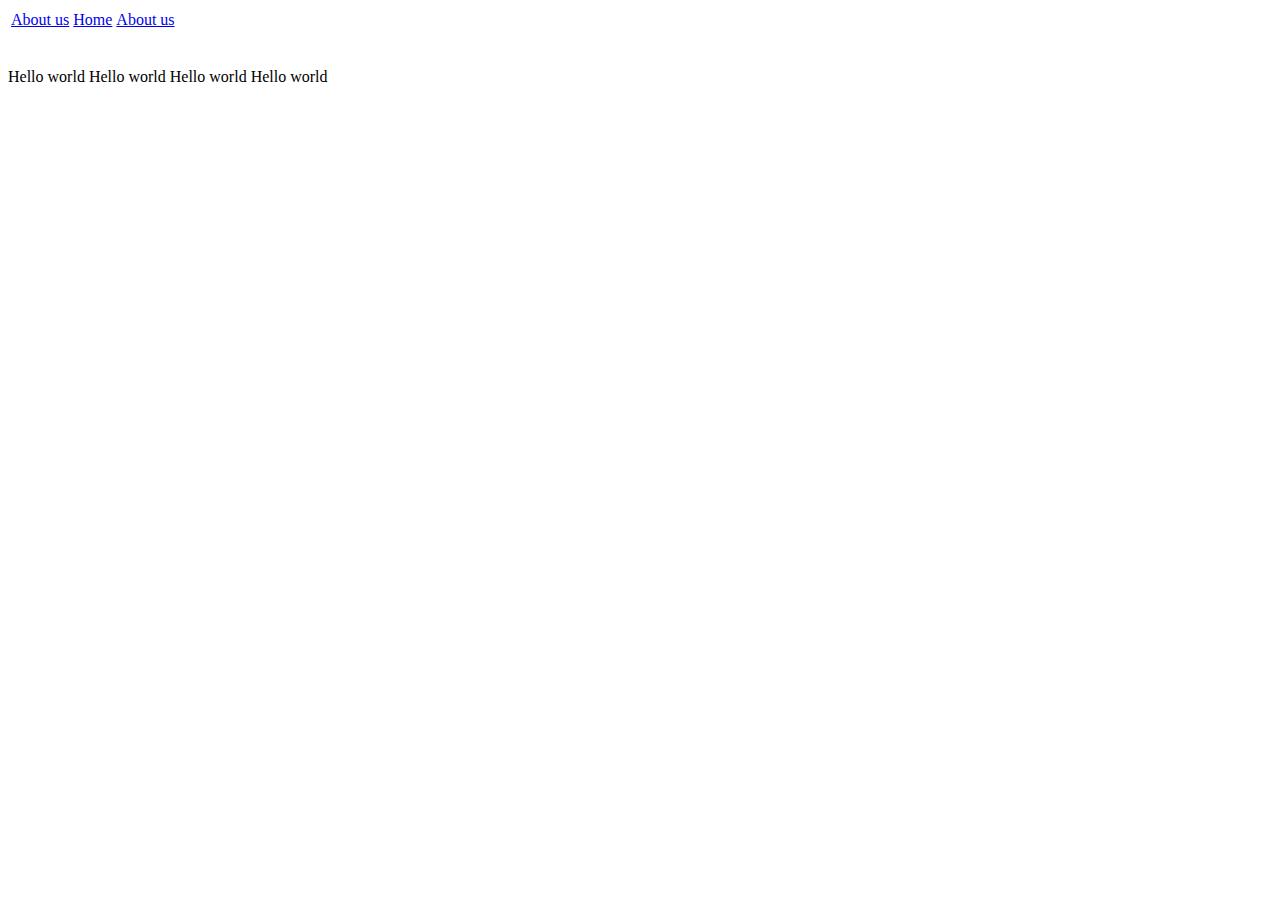
==== index.html @ 2fd948fa "updated html" ====
<html>
<body>


<table>
<tr>
<Td>
<a href= "aboutus.html"> About us </a> </td>

<Td>
<a href= "index.html"> Home </a></td>
<Td>
<a href= "contactus.html"> About us </a></td>
</tr>
</table>
<br><br>
Hello world
Hello world
Hello world
Hello world

</body>
</html>
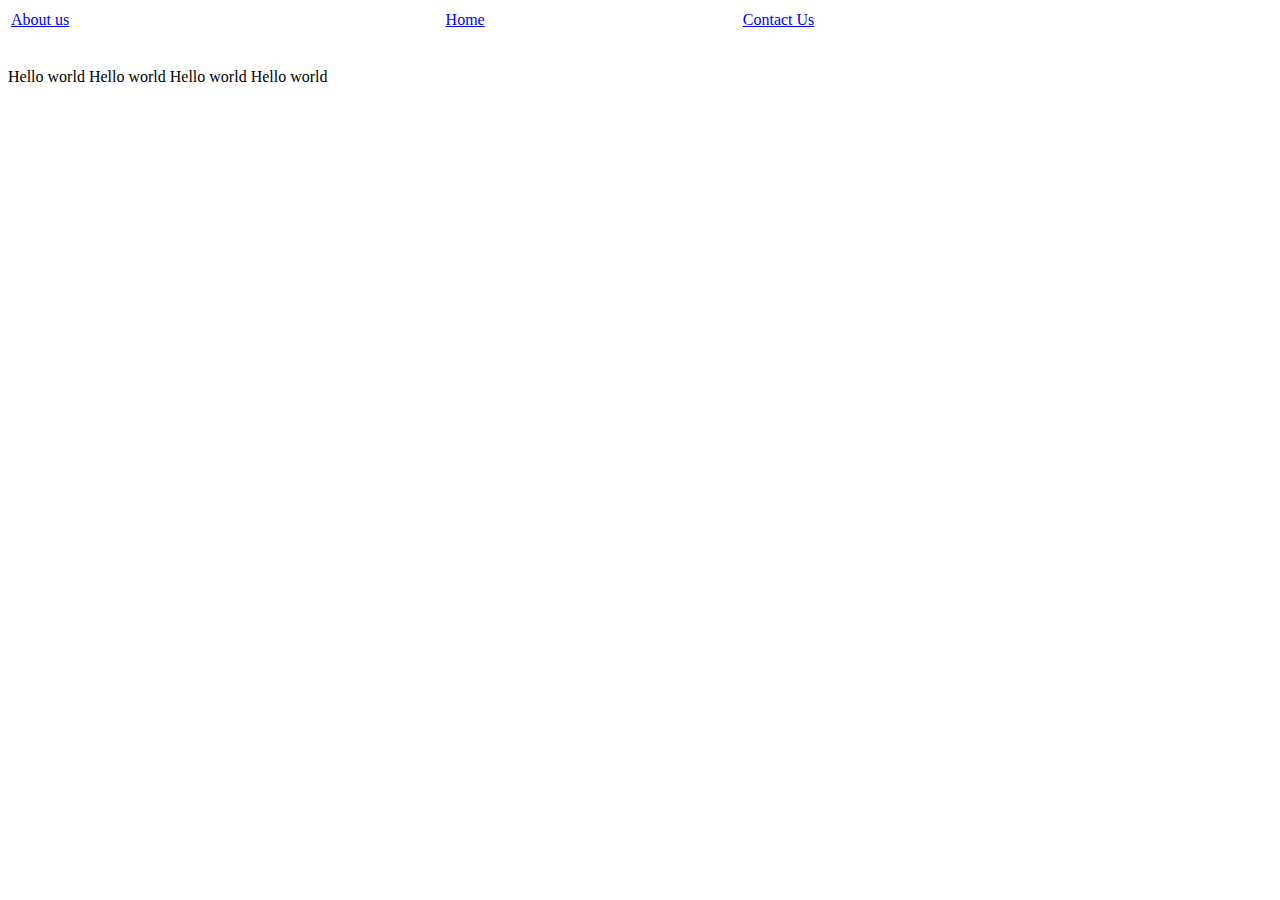
==== commit 9ff80155: "index" ====
--- a/index.html
+++ b/index.html
@@ -2,7 +2,7 @@
 <body>
 
 
-<table>
+<table width=100%% >
 <tr>
 <Td>
 <a href= "aboutus.html"> About us </a> </td>
@@ -10,7 +10,7 @@
 <Td>
 <a href= "index.html"> Home </a></td>
 <Td>
-<a href= "contactus.html"> About us </a></td>
+<a href= "contactus.html"> Contact Us</a></td>
 </tr>
 </table>
 <br><br>
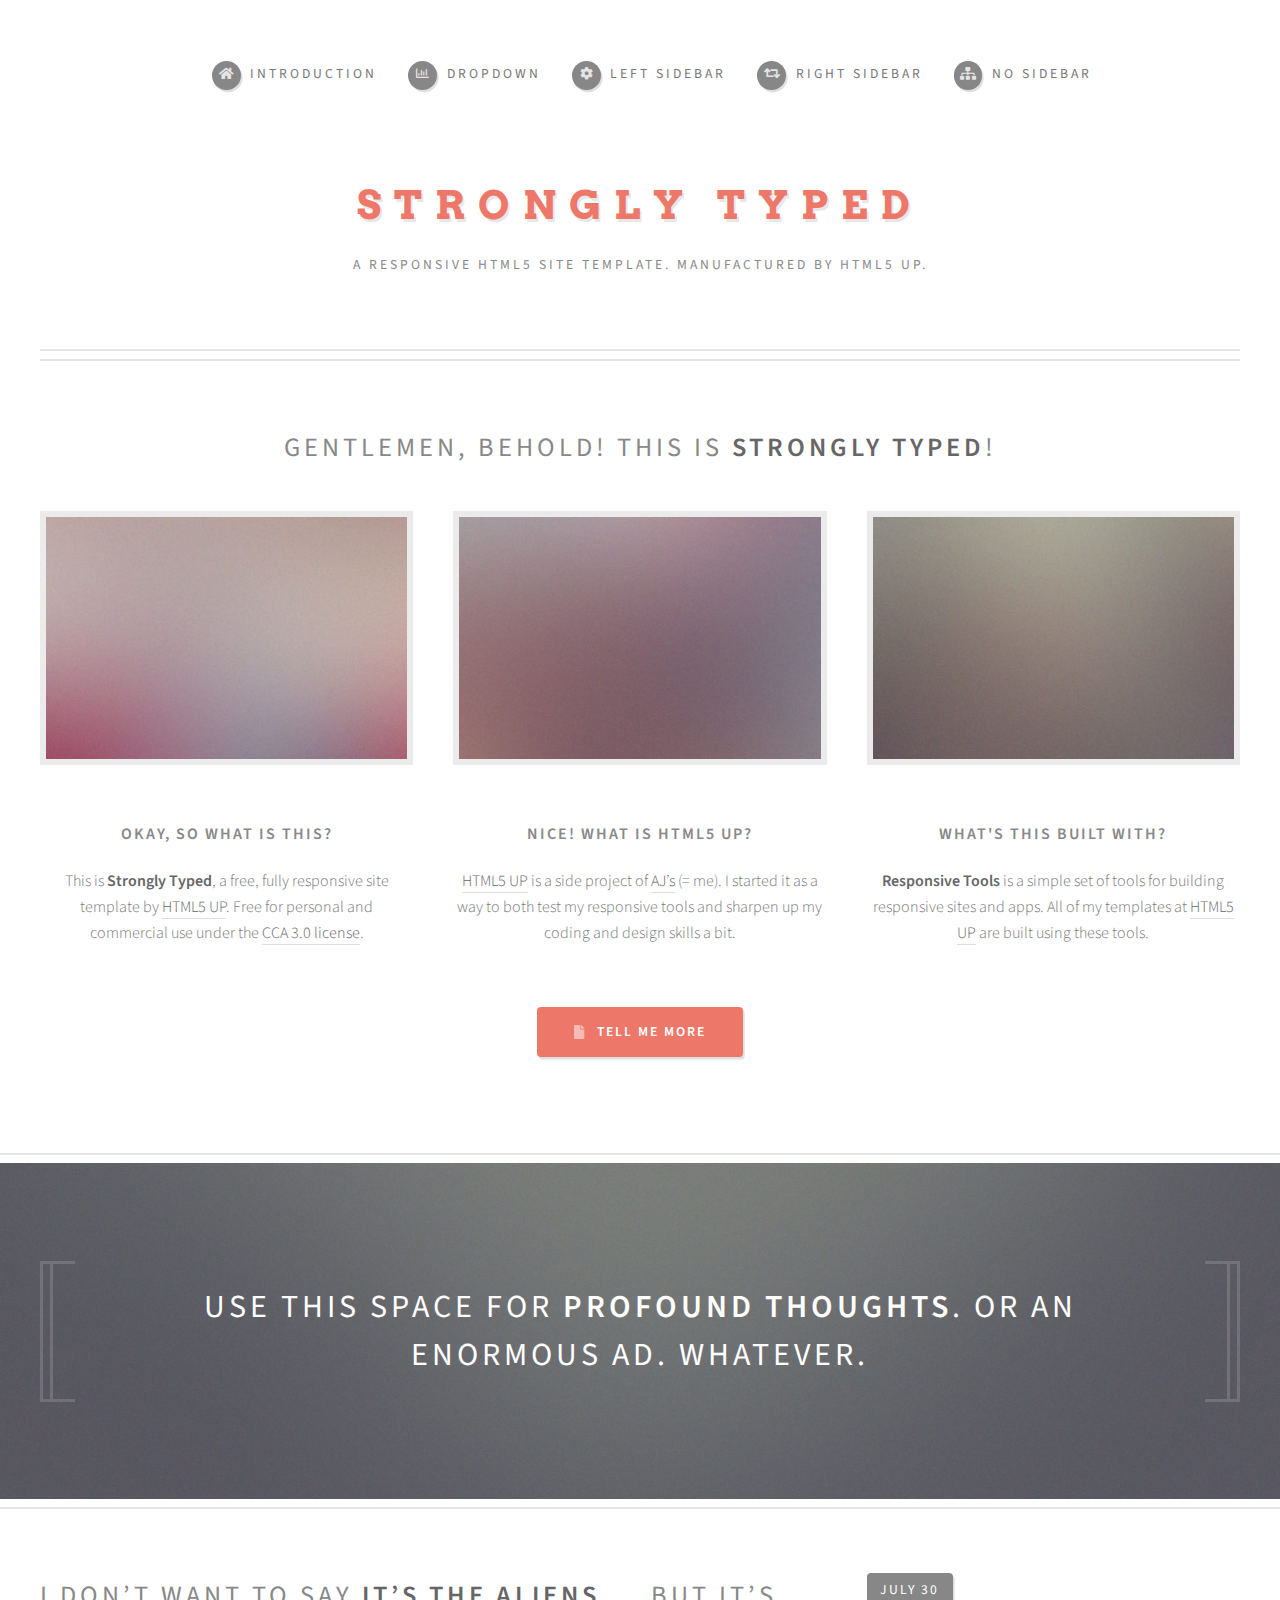
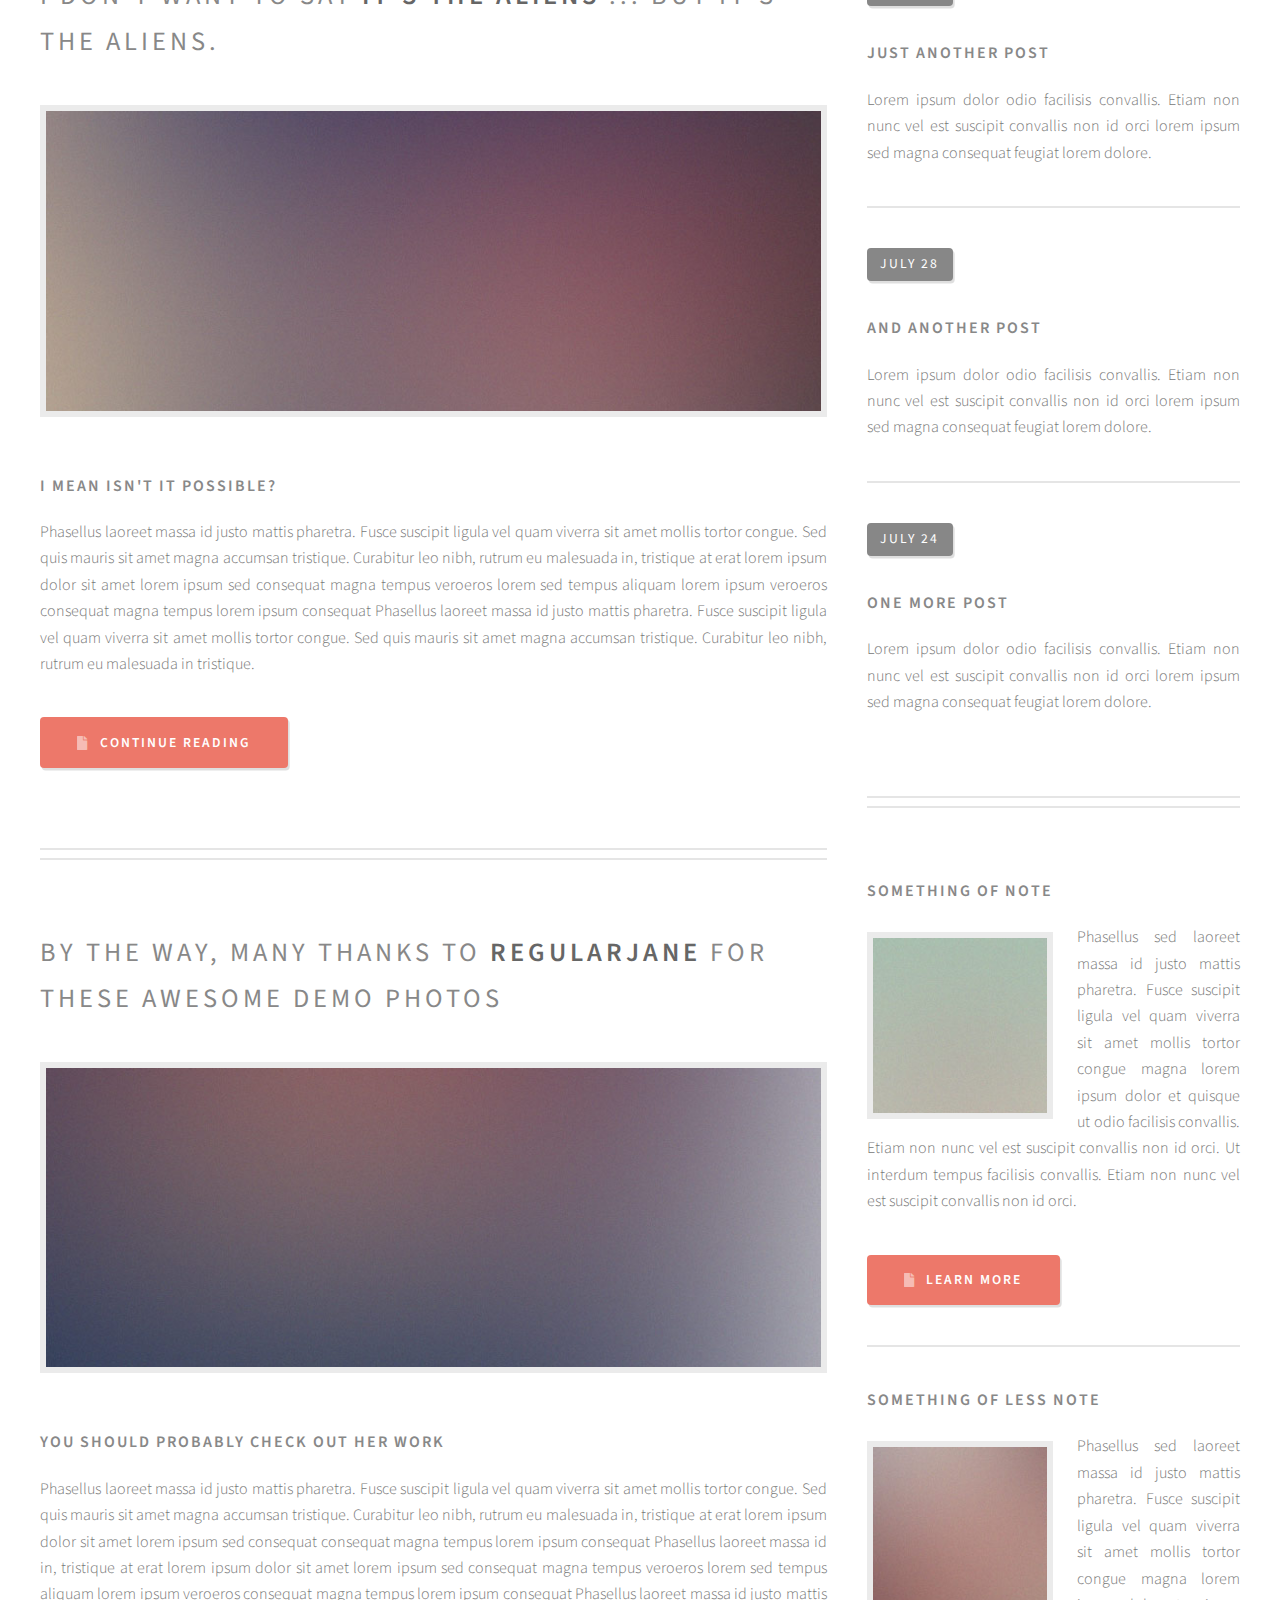
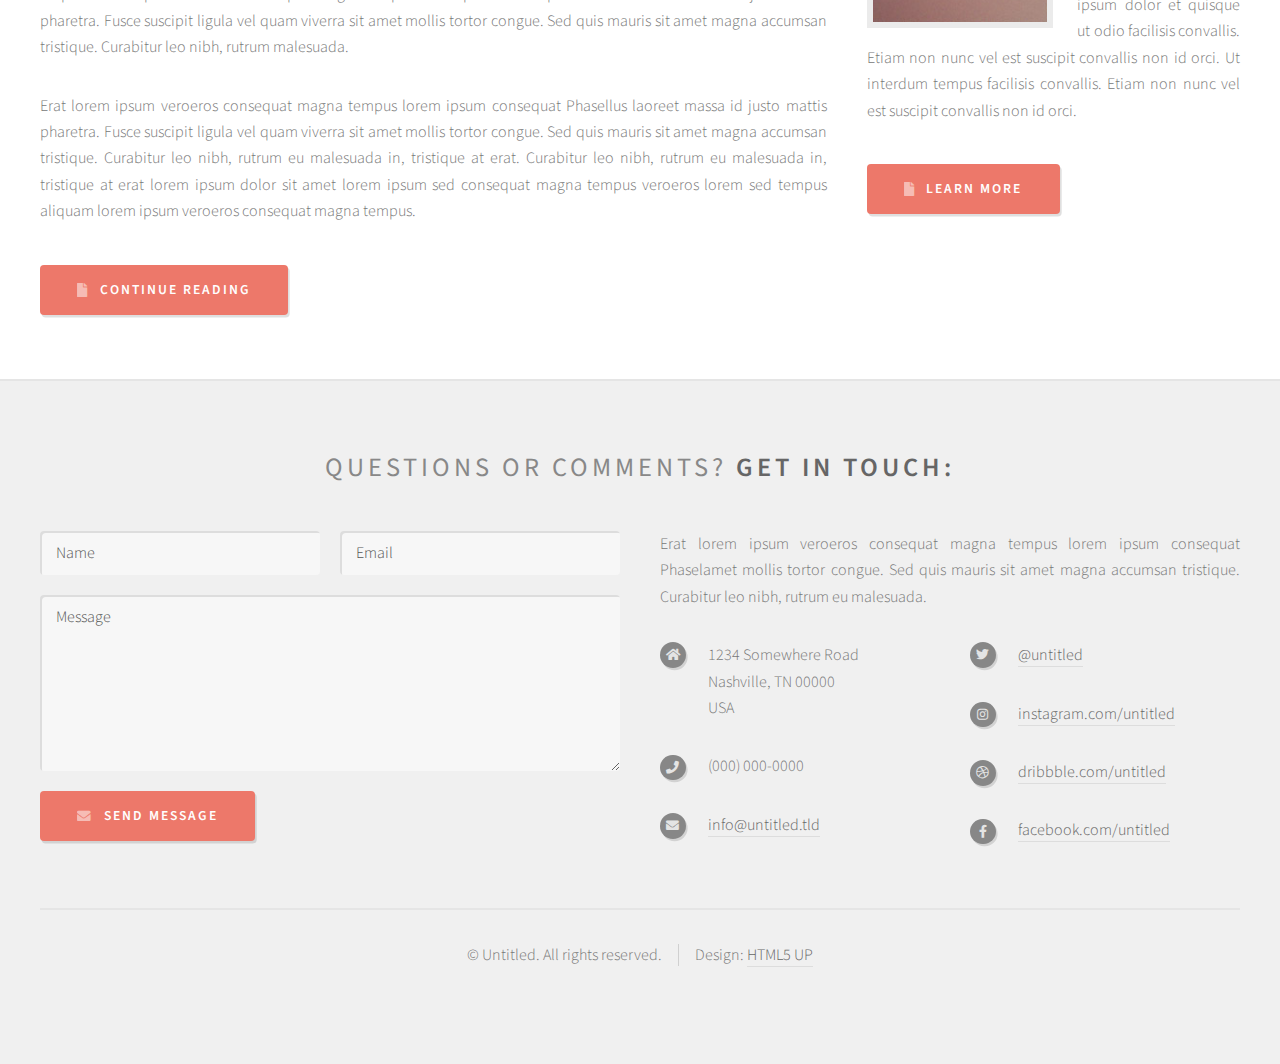
==== commit 6d880581: "template" ====
--- a/index.html
+++ b/index.html
@@ -1,23 +1,367 @@
+<!DOCTYPE HTML>
+<!--
+	Strongly Typed by HTML5 UP
+	html5up.net | @ajlkn
+	Free for personal and commercial use under the CCA 3.0 license (html5up.net/license)
+-->
 <html>
-<body>
-
-
-<table width=100%% >
-<tr>
-<Td>
-<a href= "aboutus.html"> About us </a> </td>
-
-<Td>
-<a href= "index.html"> Home </a></td>
-<Td>
-<a href= "contactus.html"> Contact Us</a></td>
-</tr>
-</table>
-<br><br>
-Hello world
-Hello world
-Hello world
-Hello world
-
-</body>
-</html>
+	<head>
+		<title>Strongly Typed by HTML5 UP</title>
+		<meta charset="utf-8" />
+		<meta name="viewport" content="width=device-width, initial-scale=1, user-scalable=no" />
+		<link rel="stylesheet" href="assets/css/main.css" />
+	</head>
+	<body class="homepage is-preload">
+		<div id="page-wrapper">
+
+			<!-- Header -->
+				<section id="header">
+					<div class="container">
+
+						<!-- Logo -->
+							<h1 id="logo"><a href="index.html">Strongly Typed</a></h1>
+							<p>A responsive HTML5 site template. Manufactured by HTML5 UP.</p>
+
+						<!-- Nav -->
+							<nav id="nav">
+								<ul>
+									<li><a class="icon solid fa-home" href="index.html"><span>Introduction</span></a></li>
+									<li>
+										<a href="#" class="icon fa-chart-bar"><span>Dropdown</span></a>
+										<ul>
+											<li><a href="#">Lorem ipsum dolor</a></li>
+											<li><a href="#">Magna phasellus</a></li>
+											<li><a href="#">Etiam dolore nisl</a></li>
+											<li>
+												<a href="#">Phasellus consequat</a>
+												<ul>
+													<li><a href="#">Magna phasellus</a></li>
+													<li><a href="#">Etiam dolore nisl</a></li>
+													<li><a href="#">Phasellus consequat</a></li>
+												</ul>
+											</li>
+											<li><a href="#">Veroeros feugiat</a></li>
+										</ul>
+									</li>
+									<li><a class="icon solid fa-cog" href="left-sidebar.html"><span>Left Sidebar</span></a></li>
+									<li><a class="icon solid fa-retweet" href="right-sidebar.html"><span>Right Sidebar</span></a></li>
+									<li><a class="icon solid fa-sitemap" href="no-sidebar.html"><span>No Sidebar</span></a></li>
+								</ul>
+							</nav>
+
+					</div>
+				</section>
+
+			<!-- Features -->
+				<section id="features">
+					<div class="container">
+						<header>
+							<h2>Gentlemen, behold! This is <strong>Strongly Typed</strong>!</h2>
+						</header>
+						<div class="row aln-center">
+							<div class="col-4 col-6-medium col-12-small">
+
+								<!-- Feature -->
+									<section>
+										<a href="#" class="image featured"><img src="images/pic01.jpg" alt="" /></a>
+										<header>
+											<h3>Okay, so what is this?</h3>
+										</header>
+										<p>This is <strong>Strongly Typed</strong>, a free, fully responsive site template
+										by <a href="http://html5up.net">HTML5 UP</a>. Free for personal and commercial use under the
+										<a href="http://html5up.net/license">CCA 3.0 license</a>.</p>
+									</section>
+
+							</div>
+							<div class="col-4 col-6-medium col-12-small">
+
+								<!-- Feature -->
+									<section>
+										<a href="#" class="image featured"><img src="images/pic02.jpg" alt="" /></a>
+										<header>
+											<h3>Nice! What is HTML5 UP?</h3>
+										</header>
+										<p><a href="http://html5up.net">HTML5 UP</a> is a side project of <a href="http://twitter.com/ajlkn">AJ’s</a> (= me).
+										I started it as a way to both test my responsive tools and sharpen up my coding
+										and design skills a bit.</p>
+									</section>
+
+							</div>
+							<div class="col-4 col-6-medium col-12-small">
+
+								<!-- Feature -->
+									<section>
+										<a href="#" class="image featured"><img src="images/pic03.jpg" alt="" /></a>
+										<header>
+											<h3>What's this built with?</h3>
+										</header>
+										<p><strong>Responsive Tools</strong> is a simple set of tools for building responsive
+										sites and apps. All of my templates at <a href="http://html5up.net">HTML5 UP</a> are built using these tools.</p>
+									</section>
+
+							</div>
+							<div class="col-12">
+								<ul class="actions">
+									<li><a href="#" class="button icon solid fa-file">Tell Me More</a></li>
+								</ul>
+							</div>
+						</div>
+					</div>
+				</section>
+
+			<!-- Banner -->
+				<section id="banner">
+					<div class="container">
+						<p>Use this space for <strong>profound thoughts</strong>.<br />
+						Or an enormous ad. Whatever.</p>
+					</div>
+				</section>
+
+			<!-- Main -->
+				<section id="main">
+					<div class="container">
+						<div class="row">
+
+							<!-- Content -->
+								<div id="content" class="col-8 col-12-medium">
+
+									<!-- Post -->
+										<article class="box post">
+											<header>
+												<h2><a href="#">I don’t want to say <strong>it’s the aliens</strong> ...<br />
+												but it’s the aliens.</a></h2>
+											</header>
+											<a href="#" class="image featured"><img src="images/pic04.jpg" alt="" /></a>
+											<h3>I mean isn't it possible?</h3>
+											<p>Phasellus laoreet massa id justo mattis pharetra. Fusce suscipit
+											ligula vel quam viverra sit amet mollis tortor congue. Sed quis mauris
+											sit amet magna accumsan tristique. Curabitur leo nibh, rutrum eu malesuada
+											in, tristique at erat lorem ipsum dolor sit amet lorem ipsum sed consequat
+											magna tempus veroeros lorem sed tempus aliquam lorem ipsum veroeros
+											consequat magna tempus lorem ipsum consequat Phasellus laoreet massa id
+											justo mattis pharetra. Fusce suscipit ligula vel quam viverra sit amet
+											mollis tortor congue. Sed quis mauris sit amet magna accumsan tristique.
+											Curabitur leo nibh, rutrum eu malesuada in tristique.</p>
+											<ul class="actions">
+												<li><a href="#" class="button icon solid fa-file">Continue Reading</a></li>
+											</ul>
+										</article>
+
+									<!-- Post -->
+										<article class="box post">
+											<header>
+												<h2><a href="#">By the way, many thanks to <strong>regularjane</strong>
+												for these awesome demo photos</a></h2>
+											</header>
+											<a href="#" class="image featured"><img src="images/pic05.jpg" alt="" /></a>
+											<h3>You should probably check out her work</h3>
+											<p>Phasellus laoreet massa id justo mattis pharetra. Fusce suscipit
+											ligula vel quam viverra sit amet mollis tortor congue. Sed quis mauris
+											sit amet magna accumsan tristique. Curabitur leo nibh, rutrum eu malesuada
+											in, tristique at erat lorem ipsum dolor sit amet lorem ipsum sed consequat
+											consequat magna tempus lorem ipsum consequat Phasellus laoreet massa id
+											in, tristique at erat lorem ipsum dolor sit amet lorem ipsum sed consequat
+											magna tempus veroeros lorem sed tempus aliquam lorem ipsum veroeros
+											consequat magna tempus lorem ipsum consequat Phasellus laoreet massa id
+											justo mattis pharetra. Fusce suscipit ligula vel quam viverra sit amet
+											mollis tortor congue. Sed quis mauris sit amet magna accumsan tristique.
+											Curabitur leo nibh, rutrum malesuada.</p>
+											<p>Erat lorem ipsum veroeros consequat magna tempus lorem ipsum consequat
+											Phasellus laoreet massa id justo mattis pharetra. Fusce suscipit ligula
+											vel quam viverra sit amet mollis tortor congue. Sed quis mauris sit amet
+											magna accumsan tristique. Curabitur leo nibh, rutrum eu malesuada in,
+											tristique at erat. Curabitur leo nibh, rutrum eu malesuada in, tristique
+											at erat lorem ipsum dolor sit amet lorem ipsum sed consequat magna
+											tempus veroeros lorem sed tempus aliquam lorem ipsum veroeros consequat
+											magna tempus.</p>
+											<ul class="actions">
+												<li><a href="#" class="button icon solid fa-file">Continue Reading</a></li>
+											</ul>
+										</article>
+
+								</div>
+
+							<!-- Sidebar -->
+								<div id="sidebar" class="col-4 col-12-medium">
+
+									<!-- Excerpts -->
+										<section>
+											<ul class="divided">
+												<li>
+
+													<!-- Excerpt -->
+														<article class="box excerpt">
+															<header>
+																<span class="date">July 30</span>
+																<h3><a href="#">Just another post</a></h3>
+															</header>
+															<p>Lorem ipsum dolor odio facilisis convallis. Etiam non nunc vel est
+															suscipit convallis non id orci lorem ipsum sed magna consequat feugiat lorem dolore.</p>
+														</article>
+
+												</li>
+												<li>
+
+													<!-- Excerpt -->
+														<article class="box excerpt">
+															<header>
+																<span class="date">July 28</span>
+																<h3><a href="#">And another post</a></h3>
+															</header>
+															<p>Lorem ipsum dolor odio facilisis convallis. Etiam non nunc vel est
+															suscipit convallis non id orci lorem ipsum sed magna consequat feugiat lorem dolore.</p>
+														</article>
+
+												</li>
+												<li>
+
+													<!-- Excerpt -->
+														<article class="box excerpt">
+															<header>
+																<span class="date">July 24</span>
+																<h3><a href="#">One more post</a></h3>
+															</header>
+															<p>Lorem ipsum dolor odio facilisis convallis. Etiam non nunc vel est
+															suscipit convallis non id orci lorem ipsum sed magna consequat feugiat lorem dolore.</p>
+														</article>
+
+												</li>
+											</ul>
+										</section>
+
+									<!-- Highlights -->
+										<section>
+											<ul class="divided">
+												<li>
+
+													<!-- Highlight -->
+														<article class="box highlight">
+															<header>
+																<h3><a href="#">Something of note</a></h3>
+															</header>
+															<a href="#" class="image left"><img src="images/pic06.jpg" alt="" /></a>
+															<p>Phasellus sed laoreet massa id justo mattis pharetra. Fusce suscipit ligula vel quam
+															viverra sit amet mollis tortor congue magna lorem ipsum dolor et quisque ut odio facilisis
+															convallis. Etiam non nunc vel est suscipit convallis non id orci. Ut interdum tempus
+															facilisis convallis. Etiam non nunc vel est suscipit convallis non id orci.</p>
+															<ul class="actions">
+																<li><a href="#" class="button icon solid fa-file">Learn More</a></li>
+															</ul>
+														</article>
+
+												</li>
+												<li>
+
+													<!-- Highlight -->
+														<article class="box highlight">
+															<header>
+																<h3><a href="#">Something of less note</a></h3>
+															</header>
+															<a href="#" class="image left"><img src="images/pic07.jpg" alt="" /></a>
+															<p>Phasellus sed laoreet massa id justo mattis pharetra. Fusce suscipit ligula vel quam
+															viverra sit amet mollis tortor congue magna lorem ipsum dolor et quisque ut odio facilisis
+															convallis. Etiam non nunc vel est suscipit convallis non id orci. Ut interdum tempus
+															facilisis convallis. Etiam non nunc vel est suscipit convallis non id orci.</p>
+															<ul class="actions">
+																<li><a href="#" class="button icon solid fa-file">Learn More</a></li>
+															</ul>
+														</article>
+
+												</li>
+											</ul>
+										</section>
+
+								</div>
+
+						</div>
+					</div>
+				</section>
+
+			<!-- Footer -->
+				<section id="footer">
+					<div class="container">
+						<header>
+							<h2>Questions or comments? <strong>Get in touch:</strong></h2>
+						</header>
+						<div class="row">
+							<div class="col-6 col-12-medium">
+								<section>
+									<form method="post" action="#">
+										<div class="row gtr-50">
+											<div class="col-6 col-12-small">
+												<input name="name" placeholder="Name" type="text" />
+											</div>
+											<div class="col-6 col-12-small">
+												<input name="email" placeholder="Email" type="text" />
+											</div>
+											<div class="col-12">
+												<textarea name="message" placeholder="Message"></textarea>
+											</div>
+											<div class="col-12">
+												<a href="#" class="form-button-submit button icon solid fa-envelope">Send Message</a>
+											</div>
+										</div>
+									</form>
+								</section>
+							</div>
+							<div class="col-6 col-12-medium">
+								<section>
+									<p>Erat lorem ipsum veroeros consequat magna tempus lorem ipsum consequat Phaselamet
+									mollis tortor congue. Sed quis mauris sit amet magna accumsan tristique. Curabitur
+									leo nibh, rutrum eu malesuada.</p>
+									<div class="row">
+										<div class="col-6 col-12-small">
+											<ul class="icons">
+												<li class="icon solid fa-home">
+													1234 Somewhere Road<br />
+													Nashville, TN 00000<br />
+													USA
+												</li>
+												<li class="icon solid fa-phone">
+													(000) 000-0000
+												</li>
+												<li class="icon solid fa-envelope">
+													<a href="#">info@untitled.tld</a>
+												</li>
+											</ul>
+										</div>
+										<div class="col-6 col-12-small">
+											<ul class="icons">
+												<li class="icon brands fa-twitter">
+													<a href="#">@untitled</a>
+												</li>
+												<li class="icon brands fa-instagram">
+													<a href="#">instagram.com/untitled</a>
+												</li>
+												<li class="icon brands fa-dribbble">
+													<a href="#">dribbble.com/untitled</a>
+												</li>
+												<li class="icon brands fa-facebook-f">
+													<a href="#">facebook.com/untitled</a>
+												</li>
+											</ul>
+										</div>
+									</div>
+								</section>
+							</div>
+						</div>
+					</div>
+					<div id="copyright" class="container">
+						<ul class="links">
+							<li>&copy; Untitled. All rights reserved.</li><li>Design: <a href="http://html5up.net">HTML5 UP</a></li>
+						</ul>
+					</div>
+				</section>
+
+		</div>
+
+		<!-- Scripts -->
+			<script src="assets/js/jquery.min.js"></script>
+			<script src="assets/js/jquery.dropotron.min.js"></script>
+			<script src="assets/js/browser.min.js"></script>
+			<script src="assets/js/breakpoints.min.js"></script>
+			<script src="assets/js/util.js"></script>
+			<script src="assets/js/main.js"></script>
+
+	</body>
+</html>--- a/assets/css/main.css
+++ b/assets/css/main.css
@@ -0,0 +1,2705 @@
+@import url("fontawesome-all.min.css");
+@import url("https://fonts.googleapis.com/css?family=Source+Sans+Pro:300,400,600|Arvo:700");
+
+/*
+	Strongly Typed by HTML5 UP
+	html5up.net | @ajlkn
+	Free for personal and commercial use under the CCA 3.0 license (html5up.net/license)
+*/
+
+html, body, div, span, applet, object,
+iframe, h1, h2, h3, h4, h5, h6, p, blockquote,
+pre, a, abbr, acronym, address, big, cite,
+code, del, dfn, em, img, ins, kbd, q, s, samp,
+small, strike, strong, sub, sup, tt, var, b,
+u, i, center, dl, dt, dd, ol, ul, li, fieldset,
+form, label, legend, table, caption, tbody,
+tfoot, thead, tr, th, td, article, aside,
+canvas, details, embed, figure, figcaption,
+footer, header, hgroup, menu, nav, output, ruby,
+section, summary, time, mark, audio, video {
+	margin: 0;
+	padding: 0;
+	border: 0;
+	font-size: 100%;
+	font: inherit;
+	vertical-align: baseline;}
+
+article, aside, details, figcaption, figure,
+footer, header, hgroup, menu, nav, section {
+	display: block;}
+
+body {
+	line-height: 1;
+}
+
+ol, ul {
+	list-style: none;
+}
+
+blockquote, q {
+	quotes: none;
+}
+
+	blockquote:before, blockquote:after, q:before, q:after {
+		content: '';
+		content: none;
+	}
+
+table {
+	border-collapse: collapse;
+	border-spacing: 0;
+}
+
+body {
+	-webkit-text-size-adjust: none;
+}
+
+mark {
+	background-color: transparent;
+	color: inherit;
+}
+
+input::-moz-focus-inner {
+	border: 0;
+	padding: 0;
+}
+
+input, select, textarea {
+	-moz-appearance: none;
+	-webkit-appearance: none;
+	-ms-appearance: none;
+	appearance: none;
+}
+
+/* Basic */
+
+	html {
+		box-sizing: border-box;
+	}
+
+	*, *:before, *:after {
+		box-sizing: inherit;
+	}
+
+	body {
+		background: #f0f0f0;
+	}
+
+		body.is-preload *, body.is-preload *:before, body.is-preload *:after {
+			-moz-animation: none !important;
+			-webkit-animation: none !important;
+			-ms-animation: none !important;
+			animation: none !important;
+			-moz-transition: none !important;
+			-webkit-transition: none !important;
+			-ms-transition: none !important;
+			transition: none !important;
+		}
+
+	body, input, textarea, select {
+		font-family: 'Source Sans Pro';
+		font-weight: 300;
+		color: #777;
+		line-height: 1.65em;
+		font-size: 15pt;
+	}
+
+	h1, h2, h3, h4, h5, h6 {
+		font-weight: 600;
+		text-transform: uppercase;
+		color: #888;
+	}
+
+	h1 a, h2 a, h3 a, h4 a, h5 a, h6 a {
+		color: inherit;
+		text-decoration: none;
+		border: 0;
+	}
+
+	h2 {
+		font-size: 1.65em;
+		font-weight: 400;
+		letter-spacing: 4px;
+		margin: 0 0 1.5em 0;
+		line-height: 1.75em;
+	}
+
+	h3 {
+		font-size: 1em;
+		letter-spacing: 2px;
+		margin: 0 0 1.25em 0;
+	}
+
+	a {
+		-moz-transition: color 0.25s ease-in-out, border-bottom-color 0.25s ease-in-out;
+		-webkit-transition: color 0.25s ease-in-out, border-bottom-color 0.25s ease-in-out;
+		-ms-transition: color 0.25s ease-in-out, border-bottom-color 0.25s ease-in-out;
+		transition: color 0.25s ease-in-out, border-bottom-color 0.25s ease-in-out;
+		color: #666;
+		text-decoration: none;
+		border-bottom: solid 1px #ddd;
+	}
+
+		a strong {
+			-moz-transition: color 0.25s ease-in-out, border-bottom-color 0.25s ease-in-out;
+			-webkit-transition: color 0.25s ease-in-out, border-bottom-color 0.25s ease-in-out;
+			-ms-transition: color 0.25s ease-in-out, border-bottom-color 0.25s ease-in-out;
+			transition: color 0.25s ease-in-out, border-bottom-color 0.25s ease-in-out;
+		}
+
+		a:hover {
+			color: #ed786a;
+			border-bottom-color: rgba(255, 255, 255, 0);
+		}
+
+			a:hover strong {
+				color: #ed786a;
+			}
+
+	strong, b {
+		font-weight: 600;
+		color: #666;
+	}
+
+	em, i {
+		font-style: italic;
+	}
+
+	sub {
+		position: relative;
+		top: 0.5em;
+		font-size: 0.8em;
+	}
+
+	sup {
+		position: relative;
+		top: -0.5em;
+		font-size: 0.8em;
+	}
+
+	hr {
+		border: 0;
+		border-top: solid 1px #ddd;
+	}
+
+	blockquote {
+		border-left: solid 0.5em #ddd;
+		padding: 1em 0 1em 2em;
+		font-style: italic;
+	}
+
+	p {
+		text-align: justify;
+		margin-bottom: 2em;
+	}
+
+	ul, ol, dl, table, blockquote {
+		margin-bottom: 2em;
+	}
+
+	br.clear {
+		clear: both;
+	}
+
+/* Container */
+
+	.container {
+		margin: 0 auto;
+		max-width: 100%;
+		width: 70em;
+	}
+
+		@media screen and (max-width: 1680px) {
+
+			.container {
+				width: 68em;
+			}
+
+		}
+
+		@media screen and (max-width: 1280px) {
+
+			.container {
+				width: calc(100% - 80px);
+			}
+
+		}
+
+		@media screen and (max-width: 980px) {
+
+			.container {
+				width: calc(100% - 100px);
+			}
+
+		}
+
+		@media screen and (max-width: 736px) {
+
+			.container {
+				width: calc(100% - 40px);
+			}
+
+		}
+
+/* Row */
+
+	.row {
+		display: flex;
+		flex-wrap: wrap;
+		box-sizing: border-box;
+		align-items: stretch;
+	}
+
+		.row > * {
+			box-sizing: border-box;
+		}
+
+		.row.gtr-uniform > * > :last-child {
+			margin-bottom: 0;
+		}
+
+		.row.aln-left {
+			justify-content: flex-start;
+		}
+
+		.row.aln-center {
+			justify-content: center;
+		}
+
+		.row.aln-right {
+			justify-content: flex-end;
+		}
+
+		.row.aln-top {
+			align-items: flex-start;
+		}
+
+		.row.aln-middle {
+			align-items: center;
+		}
+
+		.row.aln-bottom {
+			align-items: flex-end;
+		}
+
+		.row > .imp {
+			order: -1;
+		}
+
+		.row > .col-1 {
+			width: 8.33333%;
+		}
+
+		.row > .off-1 {
+			margin-left: 8.33333%;
+		}
+
+		.row > .col-2 {
+			width: 16.66667%;
+		}
+
+		.row > .off-2 {
+			margin-left: 16.66667%;
+		}
+
+		.row > .col-3 {
+			width: 25%;
+		}
+
+		.row > .off-3 {
+			margin-left: 25%;
+		}
+
+		.row > .col-4 {
+			width: 33.33333%;
+		}
+
+		.row > .off-4 {
+			margin-left: 33.33333%;
+		}
+
+		.row > .col-5 {
+			width: 41.66667%;
+		}
+
+		.row > .off-5 {
+			margin-left: 41.66667%;
+		}
+
+		.row > .col-6 {
+			width: 50%;
+		}
+
+		.row > .off-6 {
+			margin-left: 50%;
+		}
+
+		.row > .col-7 {
+			width: 58.33333%;
+		}
+
+		.row > .off-7 {
+			margin-left: 58.33333%;
+		}
+
+		.row > .col-8 {
+			width: 66.66667%;
+		}
+
+		.row > .off-8 {
+			margin-left: 66.66667%;
+		}
+
+		.row > .col-9 {
+			width: 75%;
+		}
+
+		.row > .off-9 {
+			margin-left: 75%;
+		}
+
+		.row > .col-10 {
+			width: 83.33333%;
+		}
+
+		.row > .off-10 {
+			margin-left: 83.33333%;
+		}
+
+		.row > .col-11 {
+			width: 91.66667%;
+		}
+
+		.row > .off-11 {
+			margin-left: 91.66667%;
+		}
+
+		.row > .col-12 {
+			width: 100%;
+		}
+
+		.row > .off-12 {
+			margin-left: 100%;
+		}
+
+		.row.gtr-0 {
+			margin-top: 0px;
+			margin-left: 0px;
+		}
+
+			.row.gtr-0 > * {
+				padding: 0px 0 0 0px;
+			}
+
+			.row.gtr-0.gtr-uniform {
+				margin-top: 0px;
+			}
+
+				.row.gtr-0.gtr-uniform > * {
+					padding-top: 0px;
+				}
+
+		.row.gtr-25 {
+			margin-top: -12.5px;
+			margin-left: -12.5px;
+		}
+
+			.row.gtr-25 > * {
+				padding: 12.5px 0 0 12.5px;
+			}
+
+			.row.gtr-25.gtr-uniform {
+				margin-top: -12.5px;
+			}
+
+				.row.gtr-25.gtr-uniform > * {
+					padding-top: 12.5px;
+				}
+
+		.row.gtr-50 {
+			margin-top: -25px;
+			margin-left: -25px;
+		}
+
+			.row.gtr-50 > * {
+				padding: 25px 0 0 25px;
+			}
+
+			.row.gtr-50.gtr-uniform {
+				margin-top: -25px;
+			}
+
+				.row.gtr-50.gtr-uniform > * {
+					padding-top: 25px;
+				}
+
+		.row {
+			margin-top: -50px;
+			margin-left: -50px;
+		}
+
+			.row > * {
+				padding: 50px 0 0 50px;
+			}
+
+			.row.gtr-uniform {
+				margin-top: -50px;
+			}
+
+				.row.gtr-uniform > * {
+					padding-top: 50px;
+				}
+
+		.row.gtr-150 {
+			margin-top: -75px;
+			margin-left: -75px;
+		}
+
+			.row.gtr-150 > * {
+				padding: 75px 0 0 75px;
+			}
+
+			.row.gtr-150.gtr-uniform {
+				margin-top: -75px;
+			}
+
+				.row.gtr-150.gtr-uniform > * {
+					padding-top: 75px;
+				}
+
+		.row.gtr-200 {
+			margin-top: -100px;
+			margin-left: -100px;
+		}
+
+			.row.gtr-200 > * {
+				padding: 100px 0 0 100px;
+			}
+
+			.row.gtr-200.gtr-uniform {
+				margin-top: -100px;
+			}
+
+				.row.gtr-200.gtr-uniform > * {
+					padding-top: 100px;
+				}
+
+		@media screen and (max-width: 1680px) {
+
+			.row {
+				display: flex;
+				flex-wrap: wrap;
+				box-sizing: border-box;
+				align-items: stretch;
+			}
+
+				.row > * {
+					box-sizing: border-box;
+				}
+
+				.row.gtr-uniform > * > :last-child {
+					margin-bottom: 0;
+				}
+
+				.row.aln-left {
+					justify-content: flex-start;
+				}
+
+				.row.aln-center {
+					justify-content: center;
+				}
+
+				.row.aln-right {
+					justify-content: flex-end;
+				}
+
+				.row.aln-top {
+					align-items: flex-start;
+				}
+
+				.row.aln-middle {
+					align-items: center;
+				}
+
+				.row.aln-bottom {
+					align-items: flex-end;
+				}
+
+				.row > .imp-xlarge {
+					order: -1;
+				}
+
+				.row > .col-1-xlarge {
+					width: 8.33333%;
+				}
+
+				.row > .off-1-xlarge {
+					margin-left: 8.33333%;
+				}
+
+				.row > .col-2-xlarge {
+					width: 16.66667%;
+				}
+
+				.row > .off-2-xlarge {
+					margin-left: 16.66667%;
+				}
+
+				.row > .col-3-xlarge {
+					width: 25%;
+				}
+
+				.row > .off-3-xlarge {
+					margin-left: 25%;
+				}
+
+				.row > .col-4-xlarge {
+					width: 33.33333%;
+				}
+
+				.row > .off-4-xlarge {
+					margin-left: 33.33333%;
+				}
+
+				.row > .col-5-xlarge {
+					width: 41.66667%;
+				}
+
+				.row > .off-5-xlarge {
+					margin-left: 41.66667%;
+				}
+
+				.row > .col-6-xlarge {
+					width: 50%;
+				}
+
+				.row > .off-6-xlarge {
+					margin-left: 50%;
+				}
+
+				.row > .col-7-xlarge {
+					width: 58.33333%;
+				}
+
+				.row > .off-7-xlarge {
+					margin-left: 58.33333%;
+				}
+
+				.row > .col-8-xlarge {
+					width: 66.66667%;
+				}
+
+				.row > .off-8-xlarge {
+					margin-left: 66.66667%;
+				}
+
+				.row > .col-9-xlarge {
+					width: 75%;
+				}
+
+				.row > .off-9-xlarge {
+					margin-left: 75%;
+				}
+
+				.row > .col-10-xlarge {
+					width: 83.33333%;
+				}
+
+				.row > .off-10-xlarge {
+					margin-left: 83.33333%;
+				}
+
+				.row > .col-11-xlarge {
+					width: 91.66667%;
+				}
+
+				.row > .off-11-xlarge {
+					margin-left: 91.66667%;
+				}
+
+				.row > .col-12-xlarge {
+					width: 100%;
+				}
+
+				.row > .off-12-xlarge {
+					margin-left: 100%;
+				}
+
+				.row.gtr-0 {
+					margin-top: 0px;
+					margin-left: 0px;
+				}
+
+					.row.gtr-0 > * {
+						padding: 0px 0 0 0px;
+					}
+
+					.row.gtr-0.gtr-uniform {
+						margin-top: 0px;
+					}
+
+						.row.gtr-0.gtr-uniform > * {
+							padding-top: 0px;
+						}
+
+				.row.gtr-25 {
+					margin-top: -12.5px;
+					margin-left: -12.5px;
+				}
+
+					.row.gtr-25 > * {
+						padding: 12.5px 0 0 12.5px;
+					}
+
+					.row.gtr-25.gtr-uniform {
+						margin-top: -12.5px;
+					}
+
+						.row.gtr-25.gtr-uniform > * {
+							padding-top: 12.5px;
+						}
+
+				.row.gtr-50 {
+					margin-top: -25px;
+					margin-left: -25px;
+				}
+
+					.row.gtr-50 > * {
+						padding: 25px 0 0 25px;
+					}
+
+					.row.gtr-50.gtr-uniform {
+						margin-top: -25px;
+					}
+
+						.row.gtr-50.gtr-uniform > * {
+							padding-top: 25px;
+						}
+
+				.row {
+					margin-top: -50px;
+					margin-left: -50px;
+				}
+
+					.row > * {
+						padding: 50px 0 0 50px;
+					}
+
+					.row.gtr-uniform {
+						margin-top: -50px;
+					}
+
+						.row.gtr-uniform > * {
+							padding-top: 50px;
+						}
+
+				.row.gtr-150 {
+					margin-top: -75px;
+					margin-left: -75px;
+				}
+
+					.row.gtr-150 > * {
+						padding: 75px 0 0 75px;
+					}
+
+					.row.gtr-150.gtr-uniform {
+						margin-top: -75px;
+					}
+
+						.row.gtr-150.gtr-uniform > * {
+							padding-top: 75px;
+						}
+
+				.row.gtr-200 {
+					margin-top: -100px;
+					margin-left: -100px;
+				}
+
+					.row.gtr-200 > * {
+						padding: 100px 0 0 100px;
+					}
+
+					.row.gtr-200.gtr-uniform {
+						margin-top: -100px;
+					}
+
+						.row.gtr-200.gtr-uniform > * {
+							padding-top: 100px;
+						}
+
+		}
+
+		@media screen and (max-width: 1280px) {
+
+			.row {
+				display: flex;
+				flex-wrap: wrap;
+				box-sizing: border-box;
+				align-items: stretch;
+			}
+
+				.row > * {
+					box-sizing: border-box;
+				}
+
+				.row.gtr-uniform > * > :last-child {
+					margin-bottom: 0;
+				}
+
+				.row.aln-left {
+					justify-content: flex-start;
+				}
+
+				.row.aln-center {
+					justify-content: center;
+				}
+
+				.row.aln-right {
+					justify-content: flex-end;
+				}
+
+				.row.aln-top {
+					align-items: flex-start;
+				}
+
+				.row.aln-middle {
+					align-items: center;
+				}
+
+				.row.aln-bottom {
+					align-items: flex-end;
+				}
+
+				.row > .imp-large {
+					order: -1;
+				}
+
+				.row > .col-1-large {
+					width: 8.33333%;
+				}
+
+				.row > .off-1-large {
+					margin-left: 8.33333%;
+				}
+
+				.row > .col-2-large {
+					width: 16.66667%;
+				}
+
+				.row > .off-2-large {
+					margin-left: 16.66667%;
+				}
+
+				.row > .col-3-large {
+					width: 25%;
+				}
+
+				.row > .off-3-large {
+					margin-left: 25%;
+				}
+
+				.row > .col-4-large {
+					width: 33.33333%;
+				}
+
+				.row > .off-4-large {
+					margin-left: 33.33333%;
+				}
+
+				.row > .col-5-large {
+					width: 41.66667%;
+				}
+
+				.row > .off-5-large {
+					margin-left: 41.66667%;
+				}
+
+				.row > .col-6-large {
+					width: 50%;
+				}
+
+				.row > .off-6-large {
+					margin-left: 50%;
+				}
+
+				.row > .col-7-large {
+					width: 58.33333%;
+				}
+
+				.row > .off-7-large {
+					margin-left: 58.33333%;
+				}
+
+				.row > .col-8-large {
+					width: 66.66667%;
+				}
+
+				.row > .off-8-large {
+					margin-left: 66.66667%;
+				}
+
+				.row > .col-9-large {
+					width: 75%;
+				}
+
+				.row > .off-9-large {
+					margin-left: 75%;
+				}
+
+				.row > .col-10-large {
+					width: 83.33333%;
+				}
+
+				.row > .off-10-large {
+					margin-left: 83.33333%;
+				}
+
+				.row > .col-11-large {
+					width: 91.66667%;
+				}
+
+				.row > .off-11-large {
+					margin-left: 91.66667%;
+				}
+
+				.row > .col-12-large {
+					width: 100%;
+				}
+
+				.row > .off-12-large {
+					margin-left: 100%;
+				}
+
+				.row.gtr-0 {
+					margin-top: 0px;
+					margin-left: 0px;
+				}
+
+					.row.gtr-0 > * {
+						padding: 0px 0 0 0px;
+					}
+
+					.row.gtr-0.gtr-uniform {
+						margin-top: 0px;
+					}
+
+						.row.gtr-0.gtr-uniform > * {
+							padding-top: 0px;
+						}
+
+				.row.gtr-25 {
+					margin-top: -10px;
+					margin-left: -10px;
+				}
+
+					.row.gtr-25 > * {
+						padding: 10px 0 0 10px;
+					}
+
+					.row.gtr-25.gtr-uniform {
+						margin-top: -10px;
+					}
+
+						.row.gtr-25.gtr-uniform > * {
+							padding-top: 10px;
+						}
+
+				.row.gtr-50 {
+					margin-top: -20px;
+					margin-left: -20px;
+				}
+
+					.row.gtr-50 > * {
+						padding: 20px 0 0 20px;
+					}
+
+					.row.gtr-50.gtr-uniform {
+						margin-top: -20px;
+					}
+
+						.row.gtr-50.gtr-uniform > * {
+							padding-top: 20px;
+						}
+
+				.row {
+					margin-top: -40px;
+					margin-left: -40px;
+				}
+
+					.row > * {
+						padding: 40px 0 0 40px;
+					}
+
+					.row.gtr-uniform {
+						margin-top: -40px;
+					}
+
+						.row.gtr-uniform > * {
+							padding-top: 40px;
+						}
+
+				.row.gtr-150 {
+					margin-top: -60px;
+					margin-left: -60px;
+				}
+
+					.row.gtr-150 > * {
+						padding: 60px 0 0 60px;
+					}
+
+					.row.gtr-150.gtr-uniform {
+						margin-top: -60px;
+					}
+
+						.row.gtr-150.gtr-uniform > * {
+							padding-top: 60px;
+						}
+
+				.row.gtr-200 {
+					margin-top: -80px;
+					margin-left: -80px;
+				}
+
+					.row.gtr-200 > * {
+						padding: 80px 0 0 80px;
+					}
+
+					.row.gtr-200.gtr-uniform {
+						margin-top: -80px;
+					}
+
+						.row.gtr-200.gtr-uniform > * {
+							padding-top: 80px;
+						}
+
+		}
+
+		@media screen and (max-width: 980px) {
+
+			.row {
+				display: flex;
+				flex-wrap: wrap;
+				box-sizing: border-box;
+				align-items: stretch;
+			}
+
+				.row > * {
+					box-sizing: border-box;
+				}
+
+				.row.gtr-uniform > * > :last-child {
+					margin-bottom: 0;
+				}
+
+				.row.aln-left {
+					justify-content: flex-start;
+				}
+
+				.row.aln-center {
+					justify-content: center;
+				}
+
+				.row.aln-right {
+					justify-content: flex-end;
+				}
+
+				.row.aln-top {
+					align-items: flex-start;
+				}
+
+				.row.aln-middle {
+					align-items: center;
+				}
+
+				.row.aln-bottom {
+					align-items: flex-end;
+				}
+
+				.row > .imp-medium {
+					order: -1;
+				}
+
+				.row > .col-1-medium {
+					width: 8.33333%;
+				}
+
+				.row > .off-1-medium {
+					margin-left: 8.33333%;
+				}
+
+				.row > .col-2-medium {
+					width: 16.66667%;
+				}
+
+				.row > .off-2-medium {
+					margin-left: 16.66667%;
+				}
+
+				.row > .col-3-medium {
+					width: 25%;
+				}
+
+				.row > .off-3-medium {
+					margin-left: 25%;
+				}
+
+				.row > .col-4-medium {
+					width: 33.33333%;
+				}
+
+				.row > .off-4-medium {
+					margin-left: 33.33333%;
+				}
+
+				.row > .col-5-medium {
+					width: 41.66667%;
+				}
+
+				.row > .off-5-medium {
+					margin-left: 41.66667%;
+				}
+
+				.row > .col-6-medium {
+					width: 50%;
+				}
+
+				.row > .off-6-medium {
+					margin-left: 50%;
+				}
+
+				.row > .col-7-medium {
+					width: 58.33333%;
+				}
+
+				.row > .off-7-medium {
+					margin-left: 58.33333%;
+				}
+
+				.row > .col-8-medium {
+					width: 66.66667%;
+				}
+
+				.row > .off-8-medium {
+					margin-left: 66.66667%;
+				}
+
+				.row > .col-9-medium {
+					width: 75%;
+				}
+
+				.row > .off-9-medium {
+					margin-left: 75%;
+				}
+
+				.row > .col-10-medium {
+					width: 83.33333%;
+				}
+
+				.row > .off-10-medium {
+					margin-left: 83.33333%;
+				}
+
+				.row > .col-11-medium {
+					width: 91.66667%;
+				}
+
+				.row > .off-11-medium {
+					margin-left: 91.66667%;
+				}
+
+				.row > .col-12-medium {
+					width: 100%;
+				}
+
+				.row > .off-12-medium {
+					margin-left: 100%;
+				}
+
+				.row.gtr-0 {
+					margin-top: 0px;
+					margin-left: 0px;
+				}
+
+					.row.gtr-0 > * {
+						padding: 0px 0 0 0px;
+					}
+
+					.row.gtr-0.gtr-uniform {
+						margin-top: 0px;
+					}
+
+						.row.gtr-0.gtr-uniform > * {
+							padding-top: 0px;
+						}
+
+				.row.gtr-25 {
+					margin-top: -12.5px;
+					margin-left: -12.5px;
+				}
+
+					.row.gtr-25 > * {
+						padding: 12.5px 0 0 12.5px;
+					}
+
+					.row.gtr-25.gtr-uniform {
+						margin-top: -12.5px;
+					}
+
+						.row.gtr-25.gtr-uniform > * {
+							padding-top: 12.5px;
+						}
+
+				.row.gtr-50 {
+					margin-top: -25px;
+					margin-left: -25px;
+				}
+
+					.row.gtr-50 > * {
+						padding: 25px 0 0 25px;
+					}
+
+					.row.gtr-50.gtr-uniform {
+						margin-top: -25px;
+					}
+
+						.row.gtr-50.gtr-uniform > * {
+							padding-top: 25px;
+						}
+
+				.row {
+					margin-top: -50px;
+					margin-left: -50px;
+				}
+
+					.row > * {
+						padding: 50px 0 0 50px;
+					}
+
+					.row.gtr-uniform {
+						margin-top: -50px;
+					}
+
+						.row.gtr-uniform > * {
+							padding-top: 50px;
+						}
+
+				.row.gtr-150 {
+					margin-top: -75px;
+					margin-left: -75px;
+				}
+
+					.row.gtr-150 > * {
+						padding: 75px 0 0 75px;
+					}
+
+					.row.gtr-150.gtr-uniform {
+						margin-top: -75px;
+					}
+
+						.row.gtr-150.gtr-uniform > * {
+							padding-top: 75px;
+						}
+
+				.row.gtr-200 {
+					margin-top: -100px;
+					margin-left: -100px;
+				}
+
+					.row.gtr-200 > * {
+						padding: 100px 0 0 100px;
+					}
+
+					.row.gtr-200.gtr-uniform {
+						margin-top: -100px;
+					}
+
+						.row.gtr-200.gtr-uniform > * {
+							padding-top: 100px;
+						}
+
+		}
+
+		@media screen and (max-width: 736px) {
+
+			.row {
+				display: flex;
+				flex-wrap: wrap;
+				box-sizing: border-box;
+				align-items: stretch;
+			}
+
+				.row > * {
+					box-sizing: border-box;
+				}
+
+				.row.gtr-uniform > * > :last-child {
+					margin-bottom: 0;
+				}
+
+				.row.aln-left {
+					justify-content: flex-start;
+				}
+
+				.row.aln-center {
+					justify-content: center;
+				}
+
+				.row.aln-right {
+					justify-content: flex-end;
+				}
+
+				.row.aln-top {
+					align-items: flex-start;
+				}
+
+				.row.aln-middle {
+					align-items: center;
+				}
+
+				.row.aln-bottom {
+					align-items: flex-end;
+				}
+
+				.row > .imp-small {
+					order: -1;
+				}
+
+				.row > .col-1-small {
+					width: 8.33333%;
+				}
+
+				.row > .off-1-small {
+					margin-left: 8.33333%;
+				}
+
+				.row > .col-2-small {
+					width: 16.66667%;
+				}
+
+				.row > .off-2-small {
+					margin-left: 16.66667%;
+				}
+
+				.row > .col-3-small {
+					width: 25%;
+				}
+
+				.row > .off-3-small {
+					margin-left: 25%;
+				}
+
+				.row > .col-4-small {
+					width: 33.33333%;
+				}
+
+				.row > .off-4-small {
+					margin-left: 33.33333%;
+				}
+
+				.row > .col-5-small {
+					width: 41.66667%;
+				}
+
+				.row > .off-5-small {
+					margin-left: 41.66667%;
+				}
+
+				.row > .col-6-small {
+					width: 50%;
+				}
+
+				.row > .off-6-small {
+					margin-left: 50%;
+				}
+
+				.row > .col-7-small {
+					width: 58.33333%;
+				}
+
+				.row > .off-7-small {
+					margin-left: 58.33333%;
+				}
+
+				.row > .col-8-small {
+					width: 66.66667%;
+				}
+
+				.row > .off-8-small {
+					margin-left: 66.66667%;
+				}
+
+				.row > .col-9-small {
+					width: 75%;
+				}
+
+				.row > .off-9-small {
+					margin-left: 75%;
+				}
+
+				.row > .col-10-small {
+					width: 83.33333%;
+				}
+
+				.row > .off-10-small {
+					margin-left: 83.33333%;
+				}
+
+				.row > .col-11-small {
+					width: 91.66667%;
+				}
+
+				.row > .off-11-small {
+					margin-left: 91.66667%;
+				}
+
+				.row > .col-12-small {
+					width: 100%;
+				}
+
+				.row > .off-12-small {
+					margin-left: 100%;
+				}
+
+				.row.gtr-0 {
+					margin-top: 0px;
+					margin-left: 0px;
+				}
+
+					.row.gtr-0 > * {
+						padding: 0px 0 0 0px;
+					}
+
+					.row.gtr-0.gtr-uniform {
+						margin-top: 0px;
+					}
+
+						.row.gtr-0.gtr-uniform > * {
+							padding-top: 0px;
+						}
+
+				.row.gtr-25 {
+					margin-top: -7.5px;
+					margin-left: -7.5px;
+				}
+
+					.row.gtr-25 > * {
+						padding: 7.5px 0 0 7.5px;
+					}
+
+					.row.gtr-25.gtr-uniform {
+						margin-top: -7.5px;
+					}
+
+						.row.gtr-25.gtr-uniform > * {
+							padding-top: 7.5px;
+						}
+
+				.row.gtr-50 {
+					margin-top: -15px;
+					margin-left: -15px;
+				}
+
+					.row.gtr-50 > * {
+						padding: 15px 0 0 15px;
+					}
+
+					.row.gtr-50.gtr-uniform {
+						margin-top: -15px;
+					}
+
+						.row.gtr-50.gtr-uniform > * {
+							padding-top: 15px;
+						}
+
+				.row {
+					margin-top: -30px;
+					margin-left: -30px;
+				}
+
+					.row > * {
+						padding: 30px 0 0 30px;
+					}
+
+					.row.gtr-uniform {
+						margin-top: -30px;
+					}
+
+						.row.gtr-uniform > * {
+							padding-top: 30px;
+						}
+
+				.row.gtr-150 {
+					margin-top: -45px;
+					margin-left: -45px;
+				}
+
+					.row.gtr-150 > * {
+						padding: 45px 0 0 45px;
+					}
+
+					.row.gtr-150.gtr-uniform {
+						margin-top: -45px;
+					}
+
+						.row.gtr-150.gtr-uniform > * {
+							padding-top: 45px;
+						}
+
+				.row.gtr-200 {
+					margin-top: -60px;
+					margin-left: -60px;
+				}
+
+					.row.gtr-200 > * {
+						padding: 60px 0 0 60px;
+					}
+
+					.row.gtr-200.gtr-uniform {
+						margin-top: -60px;
+					}
+
+						.row.gtr-200.gtr-uniform > * {
+							padding-top: 60px;
+						}
+
+		}
+
+/* Sections/Article */
+
+	section, article {
+		margin-bottom: 3em;
+	}
+
+	section > :last-child,
+	article > :last-child,
+	section:last-child,
+	article:last-child {
+		margin-bottom: 0;
+	}
+
+/* Image */
+
+	.image {
+		-moz-transition: opacity 0.25s ease-in-out;
+		-webkit-transition: opacity 0.25s ease-in-out;
+		-ms-transition: opacity 0.25s ease-in-out;
+		transition: opacity 0.25s ease-in-out;
+		display: inline-block;
+		border: solid 6px #ebebeb !important;
+	}
+
+		.image:hover {
+			opacity: 0.9;
+		}
+
+		.image img {
+			display: block;
+			width: 100%;
+		}
+
+		.image.fit {
+			display: block;
+			width: 100%;
+		}
+
+		.image.featured {
+			display: block;
+			width: 100%;
+			margin: 0 0 3.5em 0;
+		}
+
+		.image.left {
+			float: left;
+			margin: 0 1.5em 1.5em 0;
+			position: relative;
+			top: 0.5em;
+		}
+
+		.image.centered {
+			display: block;
+			margin: 0 0 2em 0;
+		}
+
+			.image.centered img {
+				margin: 0 auto;
+				width: auto;
+			}
+
+/* List */
+
+	ul {
+		list-style: disc;
+		padding-left: 1em;
+	}
+
+		ul li {
+			padding-left: 0.5em;
+			margin: 0.75em 0 0.75em 0;
+		}
+
+			ul li:first-child {
+				margin-top: 0;
+			}
+
+	ol {
+		list-style: decimal;
+		padding-left: 1em;
+	}
+
+		ol li {
+			padding-left: 0.5em;
+			margin: 0.75em 0 0.75em 0;
+		}
+
+			ol li:first-child {
+				margin-top: 0;
+			}
+
+/* Links */
+
+	ul.links {
+		list-style: none;
+		padding-left: 0;
+	}
+
+		ul.links li {
+			display: inline;
+			border-left: solid 1px #d0d0d0;
+			padding-left: 1em;
+			margin: 0 0 0 1em;
+		}
+
+			ul.links li:first-child {
+				margin-left: 0;
+				padding-left: 0;
+				border-left: 0;
+			}
+
+/* Actions */
+
+	ul.actions {
+		margin-top: 2.5em;
+		clear: both;
+		list-style: none;
+		padding-left: 0;
+	}
+
+		ul.actions li {
+			padding-left: 0;
+			display: inline-block;
+			margin: 0 0 0 1em;
+		}
+
+			ul.actions li:first-child {
+				margin-left: 0;
+			}
+
+/* Divided */
+
+	ul.divided {
+		list-style: none;
+		padding-left: 0;
+	}
+
+		ul.divided li {
+			border-top: solid 2px #e5e5e5;
+			padding-left: 0;
+			margin: 2.5em 0 0 0;
+			padding: 2.5em 0 0 0;
+		}
+
+			ul.divided li:first-child {
+				border-top: 0;
+				margin-top: 0;
+				padding-top: 0;
+			}
+
+/* Icons */
+
+	ul.icons {
+		list-style: none;
+		padding-left: 0;
+	}
+
+		ul.icons > li {
+			position: relative;
+			padding: 2em 0 0 3em;
+			margin: 0;
+		}
+
+			ul.icons > li:before {
+				position: absolute;
+				left: 0;
+				top: 2.6em;
+				display: block;
+				font-size: 0.8em;
+				background: #878787;
+				color: #e4e4e4;
+				width: 2em;
+				height: 2em;
+				border-radius: 2em;
+				line-height: 2em;
+				text-align: center;
+				box-shadow: 0.125em 0.175em 0 0 rgba(0, 0, 0, 0.125);
+			}
+
+			ul.icons > li:first-child {
+				padding-top: 0;
+			}
+
+				ul.icons > li:first-child:before {
+					top: 0;
+				}
+
+/* Form */
+
+	form label {
+		font-weight: 600;
+		text-transform: uppercase;
+		color: #888;
+		display: block;
+		margin: 0 0 1em 0;
+	}
+
+	form input[type="text"],
+	form input[type="email"],
+	form input[type="password"],
+	form select,
+	form textarea {
+		-moz-transition: background-color 0.25s ease-in-out;
+		-webkit-transition: background-color 0.25s ease-in-out;
+		-ms-transition: background-color 0.25s ease-in-out;
+		transition: background-color 0.25s ease-in-out;
+		-webkit-appearance: none;
+		display: block;
+		border: 0;
+		background: #e8e8e8;
+		width: 100%;
+		box-shadow: inset 2px 2px 0px 0px rgba(0, 0, 0, 0.1);
+		border-radius: 4px;
+		line-height: 1.25em;
+		padding: 0.75em 1em 0.75em 1em;
+	}
+
+		form input[type="text"]:focus,
+		form input[type="email"]:focus,
+		form input[type="password"]:focus,
+		form select:focus,
+		form textarea:focus {
+			background: #f0f0f0;
+		}
+
+	form textarea {
+		min-height: 11em;
+	}
+
+	form ::-webkit-input-placeholder {
+		color: #555 !important;
+		line-height: 1.35em;
+	}
+
+	form :-moz-placeholder {
+		color: #555 !important;
+	}
+
+	form ::-moz-placeholder {
+		color: #555 !important;
+	}
+
+	form :-ms-input-placeholder {
+		color: #555 !important;
+	}
+
+	form ::-moz-focus-inner {
+		border: 0;
+	}
+
+/* Table */
+
+	table {
+		width: 100%;
+	}
+
+		table tbody tr {
+			border-top: solid 1px #E5E5E5;
+		}
+
+			table tbody tr:first-child {
+				border-top: 0;
+			}
+
+		table td {
+			padding: 0.75em 1em 0.75em 1em;
+		}
+
+		table th {
+			text-align: left;
+			font-weight: bold;
+			padding: 0.75em 1em 0.75em 1em;
+		}
+
+		table thead {
+			background: #878787;
+			color: #fff;
+			font-weight: 400;
+			text-transform: uppercase;
+			border: 0;
+			box-shadow: 0.125em 0.175em 0 0 rgba(0, 0, 0, 0.125);
+			font-size: 0.85em;
+			letter-spacing: 2px;
+		}
+
+		table tfoot {
+			background: #F0F0F0;
+			border-top: solid 2px #E5E5E5;
+		}
+
+/* Button */
+
+	input[type="button"],
+	input[type="submit"],
+	input[type="reset"],
+	button,
+	.button {
+		-moz-transition: all 0.25s ease-in-out;
+		-webkit-transition: all 0.25s ease-in-out;
+		-ms-transition: all 0.25s ease-in-out;
+		transition: all 0.25s ease-in-out;
+		-webkit-appearance: none;
+		position: relative;
+		display: inline-block;
+		background: #ed786a;
+		color: #fff !important;
+		text-transform: uppercase;
+		border-radius: 4px;
+		border: 0;
+		outline: 0;
+		font-size: 1em;
+		box-shadow: 0.125em 0.175em 0 0 rgba(0, 0, 0, 0.125);
+		font-weight: 600;
+		text-align: center;
+		font-size: 0.85em;
+		letter-spacing: 2px;
+		padding: 0.85em 2.75em 0.85em 2.75em;
+	}
+
+		input[type="button"].icon:before,
+		input[type="submit"].icon:before,
+		input[type="reset"].icon:before,
+		button.icon:before,
+		.button.icon:before {
+			position: relative;
+			padding-right: 0.75em;
+			opacity: 0.5;
+			top: 0.05em;
+		}
+
+		input[type="button"]:hover,
+		input[type="submit"]:hover,
+		input[type="reset"]:hover,
+		button:hover,
+		.button:hover {
+			background: #fd887a;
+		}
+
+		input[type="button"]:active,
+		input[type="submit"]:active,
+		input[type="reset"]:active,
+		button:active,
+		.button:active {
+			background: #ed786a;
+		}
+
+		input[type="button"].alt,
+		input[type="submit"].alt,
+		input[type="reset"].alt,
+		button.alt,
+		.button.alt {
+			background: #878787;
+		}
+
+			input[type="button"].alt:hover,
+			input[type="submit"].alt:hover,
+			input[type="reset"].alt:hover,
+			button.alt:hover,
+			.button.alt:hover {
+				background: #979797;
+			}
+
+			input[type="button"].alt:active,
+			input[type="submit"].alt:active,
+			input[type="reset"].alt:active,
+			button.alt:active,
+			.button.alt:active {
+				background: #878787;
+			}
+
+/* Box */
+
+	.no-sidebar .box.post > header {
+		text-align: center;
+	}
+
+	.box.excerpt .date {
+		background: #878787;
+		color: #fff;
+		font-weight: 400;
+		text-transform: uppercase;
+		border-radius: 4px;
+		border: 0;
+		box-shadow: 0.125em 0.175em 0 0 rgba(0, 0, 0, 0.125);
+		display: inline-block;
+		font-size: 0.85em;
+		letter-spacing: 2px;
+		padding: 0.25em 1em 0.25em 1em;
+		margin: 0 0 2.5em 0;
+	}
+
+/* Icons */
+
+	.icon {
+		text-decoration: none;
+		position: relative;
+		text-decoration: none;
+	}
+
+		.icon:before {
+			-moz-osx-font-smoothing: grayscale;
+			-webkit-font-smoothing: antialiased;
+			display: inline-block;
+			font-style: normal;
+			font-variant: normal;
+			text-rendering: auto;
+			line-height: 1;
+			text-transform: none !important;
+			font-family: 'Font Awesome 5 Free';
+			font-weight: 400;
+		}
+
+		.icon:before {
+			line-height: inherit;
+		}
+
+		.icon > .label {
+			display: none;
+		}
+
+		.icon.solid:before {
+			font-weight: 900;
+		}
+
+		.icon.brands:before {
+			font-family: 'Font Awesome 5 Brands';
+		}
+
+/* Page Wrapper */
+
+	#page-wrapper > section {
+		margin-bottom: 0;
+	}
+
+/* Header */
+
+	#header {
+		position: relative;
+		position: relative;
+		background: #fff;
+		text-align: center;
+	}
+
+		#header > .container {
+			padding: 14em 0 7em 0;
+			border-bottom: solid 2px #e5e5e5;
+			box-shadow: inset 0px -8px 0px 0px #fff, inset 0px -10px 0px 0px #e5e5e5;
+		}
+
+		#header h1 {
+			font-family: 'Arvo';
+			font-weight: 700;
+			color: #ed786a;
+			text-shadow: 0.05em 0.075em 0 rgba(0, 0, 0, 0.1);
+			font-size: 3em;
+			letter-spacing: 13px;
+		}
+
+			#header h1 a {
+				border: 0;
+			}
+
+		#header p {
+			text-transform: uppercase;
+			font-weight: 400;
+			color: #888;
+			margin: 2.5em 0 0 0;
+			font-size: 0.85em;
+			letter-spacing: 3px;
+			text-align: center;
+		}
+
+/* Nav */
+
+	#nav {
+		position: absolute;
+		top: 3em;
+		left: 0;
+		width: 100%;
+		cursor: default;
+	}
+
+		#nav > ul > li {
+			display: inline-block;
+			padding-right: 2em;
+		}
+
+			#nav > ul > li:last-child {
+				padding-right: 0;
+			}
+
+			#nav > ul > li > a {
+				border: 0;
+				text-decoration: none;
+				text-transform: uppercase;
+				font-weight: 400;
+				color: #777;
+				outline: 0;
+				display: block;
+			}
+
+				#nav > ul > li > a:before {
+					display: inline-block;
+					background: #878787;
+					color: #e4e4e4;
+					width: 2.25em;
+					font-size: 0.8em;
+					height: 2.25em;
+					border-radius: 2.25em;
+					line-height: 2.1em;
+					text-align: center;
+					box-shadow: 0.125em 0.175em 0 0 rgba(0, 0, 0, 0.125);
+					margin-right: 0.75em;
+					-moz-transition: color 0.25s ease-in-out, background 0.25s ease-in-out;
+					-webkit-transition: color 0.25s ease-in-out, background 0.25s ease-in-out;
+					-o-transition: color 0.25s ease-in-out, background 0.25s ease-in-out;
+					-ms-transition: color 0.25s ease-in-out, background 0.25s ease-in-out;
+					transition: color 0.25s ease-in-out, background 0.25s ease-in-out;
+				}
+
+				#nav > ul > li > a > span {
+					-moz-transition: color 0.25s ease-in-out;
+					-webkit-transition: color 0.25s ease-in-out;
+					-o-transition: color 0.25s ease-in-out;
+					-ms-transition: color 0.25s ease-in-out;
+					transition: color 0.25s ease-in-out;
+					font-size: 0.85em;
+					letter-spacing: 3px;
+				}
+
+			#nav > ul > li > ul {
+				display: none;
+			}
+
+			#nav > ul > li.active > a:before,
+			#nav > ul > li:hover > a:before {
+				background: #ED786A;
+				color: #fff;
+			}
+
+			#nav > ul > li.active > a > span,
+			#nav > ul > li:hover > a > span {
+				color: #ED786A;
+			}
+
+	.dropotron {
+		text-align: left;
+		border: solid 1px #e5e5e5;
+		border-radius: 4px;
+		background: #fff;
+		background: rgba(255, 255, 255, 0.965);
+		box-shadow: 0px 2px 2px 0px rgba(0, 0, 0, 0.1);
+		padding: 0.75em 0 0.5em 0;
+		min-width: 12em;
+		margin-top: calc(-0.5em + 1px);
+		margin-left: -2px;
+		list-style: none;
+	}
+
+		.dropotron.level-0 {
+			margin-top: 1.5em;
+			margin-left: -1em;
+		}
+
+			.dropotron.level-0:after {
+				content: '';
+				display: block;
+				position: absolute;
+				left: 1.25em;
+				top: calc(-0.75em + 1px);
+				border-left: solid 0.75em rgba(255, 255, 255, 0);
+				border-right: solid 0.75em rgba(255, 255, 255, 0);
+				border-bottom: solid 0.75em #fff;
+			}
+
+			.dropotron.level-0:before {
+				content: '';
+				display: block;
+				position: absolute;
+				left: 1.25em;
+				top: -0.75em;
+				border-left: solid 0.75em rgba(255, 255, 255, 0);
+				border-right: solid 0.75em rgba(255, 255, 255, 0);
+				border-bottom: solid 0.75em #ccc;
+			}
+
+		.dropotron span, .dropotron a {
+			display: block;
+			padding: 0.3em 1em 0.3em 1em;
+			border: 0;
+			border-top: solid 1px #f0f0f0;
+			outline: 0;
+		}
+
+		.dropotron li {
+			padding-left: 0;
+			margin: 0;
+		}
+
+			.dropotron li:first-child > span, .dropotron li:first-child > a {
+				border-top: 0;
+				padding-top: 0;
+			}
+
+			.dropotron li:hover > span, .dropotron li:hover > a {
+				-moz-transition: color 0.25s ease-in-out, border-bottom-color 0.25s ease-in-out;
+				-webkit-transition: color 0.25s ease-in-out, border-bottom-color 0.25s ease-in-out;
+				-ms-transition: color 0.25s ease-in-out, border-bottom-color 0.25s ease-in-out;
+				transition: color 0.25s ease-in-out, border-bottom-color 0.25s ease-in-out;
+				color: #ed786a;
+			}
+
+/* Features */
+
+	#features {
+		position: relative;
+		overflow: hidden;
+		background: #fff;
+		text-align: center;
+		padding: 6em 0;
+	}
+
+		#features p {
+			text-align: center;
+		}
+
+		#features ul.actions {
+			margin-top: 1.25em;
+		}
+
+/* Banner */
+
+	#banner {
+		position: relative;
+		overflow: hidden;
+		background: #fff;
+		color: #fff;
+		text-align: center;
+		border-top: solid 2px #e5e5e5;
+		border-bottom: solid 2px #e5e5e5;
+		box-shadow: inset 0px -8px 0px 0px #fff, inset 0px 8px 0px 0px #fff;
+		position: relative;
+		text-transform: uppercase;
+		background: url("../../images/banner.jpg");
+		background-size: cover;
+		padding: 10em 0;
+	}
+
+		#banner p {
+			font-weight: 400;
+			font-size: 2em;
+			line-height: 1.5em;
+			letter-spacing: 4px;
+			text-align: center;
+			margin: 0;
+		}
+
+		#banner strong {
+			color: inherit;
+		}
+
+		#banner > .container {
+			position: relative;
+		}
+
+			#banner > .container:before, #banner > .container:after {
+				content: '';
+				display: block;
+				position: absolute;
+				top: 50%;
+				width: 35px;
+				height: 141px;
+				margin-top: -70px;
+				background: url("images/bracket.svg");
+				opacity: 0.15;
+			}
+
+			#banner > .container:before {
+				left: 0;
+			}
+
+			#banner > .container:after {
+				-moz-transform: scaleX(-1);
+				-webkit-transform: scaleX(-1);
+				-ms-transform: scaleX(-1);
+				transform: scaleX(-1);
+				right: 0;
+			}
+
+/* Main */
+
+	#main {
+		position: relative;
+		overflow: hidden;
+		background: #fff;
+		padding: 6em 0;
+	}
+
+/* Content */
+
+	#content > section,
+	#content > article {
+		border-top: solid 2px #e5e5e5;
+		box-shadow: inset 0px 8px 0px 0px #fff, inset 0px 10px 0px 0px #e5e5e5;
+		margin: 5em 0 0 0;
+		padding: 5em 0 0 0;
+	}
+
+		#content > section:first-child,
+		#content > article:first-child {
+			border-top: 0;
+			box-shadow: none;
+			margin: 0;
+			padding: 0;
+		}
+
+/* Sidebar */
+
+	#sidebar > section,
+	#sidebar > article {
+		border-top: solid 2px #e5e5e5;
+		box-shadow: inset 0px 8px 0px 0px #fff, inset 0px 10px 0px 0px #e5e5e5;
+		margin: 5em 0 0 0;
+		padding: 5em 0 0 0;
+	}
+
+		#sidebar > section:first-child,
+		#sidebar > article:first-child {
+			border-top: 0;
+			box-shadow: none;
+			margin: 0;
+			padding: 0;
+		}
+
+/* Footer */
+
+	#footer {
+		position: relative;
+		overflow: hidden;
+		border-top: solid 2px #e5e5e5;
+		background: #f0f0f0;
+		padding: 6em 0 8em 0;
+	}
+
+		#footer form input[type="text"],
+		#footer form input[type="email"],
+		#footer form input[type="password"],
+		#footer form select,
+		#footer form textarea {
+			background: #f7f7f7;
+		}
+
+			#footer form input[type="text"]:focus,
+			#footer form input[type="email"]:focus,
+			#footer form input[type="password"]:focus,
+			#footer form select:focus,
+			#footer form textarea:focus {
+				background: #fff;
+			}
+
+		#footer h2 {
+			text-align: center;
+		}
+
+/* Copyright */
+
+	#copyright {
+		border-top: solid 2px #e5e5e5;
+		text-align: center;
+		margin-top: 6em;
+		padding-top: 4em;
+	}
+
+/* XLarge */
+
+	@media screen and (max-width: 1680px) {
+
+		/* Basic */
+
+			body, input, textarea, select {
+				font-size: 13pt;
+			}
+
+	}
+
+/* Large */
+
+	@media screen and (max-width: 1280px) {
+
+		/* Basic */
+
+			body, input, textarea, select {
+				font-size: 12pt;
+			}
+
+			h2 br, h3 br, h4 br, h5 br, h6 br {
+				display: none;
+			}
+
+		/* Image */
+
+			.image.left {
+				max-width: 50%;
+			}
+
+			.image.right {
+				max-width: 50%;
+			}
+
+		/* Header */
+
+			#header > .container {
+				padding: 12em 0 5em 0;
+			}
+
+			#header h1 {
+				font-size: 2.5em;
+			}
+
+		/* Nav */
+
+			#nav > ul > li {
+				padding-right: 1.25em;
+			}
+
+		/* Features */
+
+			#features {
+				padding: 4em 0;
+			}
+
+		/* Banner */
+
+			#banner {
+				padding: 8em 0;
+			}
+
+				#banner > .container {
+					padding: 0 4em;
+				}
+
+					#banner > .container br {
+						display: none;
+					}
+
+		/* Main */
+
+			#main {
+				padding: 4em 0;
+			}
+
+		/* Footer */
+
+			#footer {
+				padding: 4em 0;
+			}
+
+		/* Copyright */
+
+			#copyright {
+				margin-top: 2em;
+				padding-top: 2em;
+			}
+
+	}
+
+/* Medium */
+
+	#navPanel, #titleBar {
+		display: none;
+	}
+
+	@media screen and (max-width: 980px) {
+
+		/* Basic */
+
+			html, body {
+				overflow-x: hidden;
+			}
+
+		/* Header */
+
+			#header > .container {
+				padding: 10em 0 7em 0;
+			}
+
+		/* Nav */
+
+			#nav {
+				display: none;
+			}
+
+		/* Nav */
+
+			#page-wrapper {
+				-moz-backface-visibility: hidden;
+				-webkit-backface-visibility: hidden;
+				-ms-backface-visibility: hidden;
+				backface-visibility: hidden;
+				-moz-transition: -moz-transform 0.5s ease;
+				-webkit-transition: -webkit-transform 0.5s ease;
+				-ms-transition: -ms-transform 0.5s ease;
+				transition: transform 0.5s ease;
+				padding-bottom: 1px;
+			}
+
+			#titleBar {
+				-moz-backface-visibility: hidden;
+				-webkit-backface-visibility: hidden;
+				-ms-backface-visibility: hidden;
+				backface-visibility: hidden;
+				-moz-transition: -moz-transform 0.5s ease;
+				-webkit-transition: -webkit-transform 0.5s ease;
+				-ms-transition: -ms-transform 0.5s ease;
+				transition: transform 0.5s ease;
+				display: block;
+				height: 44px;
+				left: 0;
+				position: fixed;
+				top: 0;
+				width: 100%;
+				z-index: 10001;
+			}
+
+				#titleBar .toggle {
+					text-decoration: none;
+					position: absolute;
+					left: 0;
+					top: 0;
+					width: 80px;
+					height: 60px;
+					border: 0;
+				}
+
+					#titleBar .toggle:before {
+						-moz-osx-font-smoothing: grayscale;
+						-webkit-font-smoothing: antialiased;
+						display: inline-block;
+						font-style: normal;
+						font-variant: normal;
+						text-rendering: auto;
+						line-height: 1;
+						text-transform: none !important;
+						font-family: 'Font Awesome 5 Free';
+						font-weight: 900;
+					}
+
+					#titleBar .toggle:before {
+						display: inline-block;
+						text-decoration: none;
+						content: '\f0c9';
+						display: block;
+						width: 60px;
+						height: 40px;
+						background: rgba(232, 232, 232, 0.9);
+						border-radius: 4px;
+						position: absolute;
+						left: 5px;
+						top: 5px;
+						box-shadow: 0.125em 0.125em 0 0 rgba(0, 0, 0, 0.15);
+						text-align: center;
+						line-height: 40px;
+						font-size: 18px;
+						color: #aaa;
+					}
+
+					#titleBar .toggle:active:before {
+						opacity: 0.5;
+					}
+
+			#navPanel {
+				-moz-backface-visibility: hidden;
+				-webkit-backface-visibility: hidden;
+				-ms-backface-visibility: hidden;
+				backface-visibility: hidden;
+				-moz-transform: translateX(-275px);
+				-webkit-transform: translateX(-275px);
+				-ms-transform: translateX(-275px);
+				transform: translateX(-275px);
+				-moz-transition: -moz-transform 0.5s ease;
+				-webkit-transition: -webkit-transform 0.5s ease;
+				-ms-transition: -ms-transform 0.5s ease;
+				transition: transform 0.5s ease;
+				display: block;
+				height: 100%;
+				left: 0;
+				overflow-y: auto;
+				position: fixed;
+				top: 0;
+				width: 275px;
+				z-index: 10002;
+				background: #444;
+				border-right: solid 2px #3c3c3c;
+				font-weight: 400;
+				text-transform: uppercase;
+				color: #888;
+				letter-spacing: 2px;
+				font-size: 0.85em;
+			}
+
+				#navPanel .link {
+					display: block;
+					color: #ddd;
+					text-decoration: none;
+					height: 44px;
+					line-height: 44px;
+					border: 0;
+					border-top: solid 1px #3c3c3c;
+					padding: 0 1em 0 1em;
+				}
+
+					#navPanel .link:first-child {
+						border-top: 0;
+					}
+
+					#navPanel .link.depth-0 {
+						font-weight: 600;
+						color: #fff;
+					}
+
+				#navPanel .indent-1 {
+					display: inline-block;
+					width: 1em;
+				}
+
+				#navPanel .indent-2 {
+					display: inline-block;
+					width: 2em;
+				}
+
+				#navPanel .indent-3 {
+					display: inline-block;
+					width: 3em;
+				}
+
+				#navPanel .indent-4 {
+					display: inline-block;
+					width: 4em;
+				}
+
+				#navPanel .indent-5 {
+					display: inline-block;
+					width: 5em;
+				}
+
+				#navPanel .depth-0 {
+					color: #fff;
+				}
+
+			body.navPanel-visible #page-wrapper {
+				-moz-transform: translateX(275px);
+				-webkit-transform: translateX(275px);
+				-ms-transform: translateX(275px);
+				transform: translateX(275px);
+			}
+
+			body.navPanel-visible #titleBar {
+				-moz-transform: translateX(275px);
+				-webkit-transform: translateX(275px);
+				-ms-transform: translateX(275px);
+				transform: translateX(275px);
+			}
+
+			body.navPanel-visible #navPanel {
+				-moz-transform: translateX(0);
+				-webkit-transform: translateX(0);
+				-ms-transform: translateX(0);
+				transform: translateX(0);
+			}
+
+		/* Sidebar */
+
+			#sidebar {
+				padding-top: 6em;
+			}
+
+	}
+
+/* Small */
+
+	@media screen and (max-width: 736px) {
+
+		/* Basic */
+
+			body, input, textarea, select {
+				font-size: 11pt;
+			}
+
+			h2, h3, h4, h5, h6 {
+				font-size: 1.2em;
+				letter-spacing: 2px;
+				text-align: center;
+				margin: 0 0 1em 0;
+			}
+
+				h2 br, h3 br, h4 br, h5 br, h6 br {
+					display: none;
+				}
+
+		/* Image */
+
+			.image.featured {
+				margin: 0 0 1.5em 0;
+			}
+
+			.image.left {
+				max-width: 35%;
+			}
+
+			.image.right {
+				max-width: 35%;
+			}
+
+		/* Button */
+
+			input[type="button"],
+			input[type="submit"],
+			input[type="reset"],
+			button,
+			.button {
+				letter-spacing: 2px;
+				display: block;
+				padding: 1em 0 1em 0;
+				width: 100%;
+			}
+
+		/* Actions */
+
+			ul.actions li {
+				display: block;
+				margin: 1em 0 0 0;
+			}
+
+				ul.actions li:first-child {
+					margin-top: 0;
+				}
+
+		/* Box */
+
+			.box.excerpt header {
+				text-align: center;
+			}
+
+		/* Header */
+
+			#header > .container {
+				padding: 6em 0 4em 0;
+			}
+
+			#header h1 {
+				font-size: 2em;
+				letter-spacing: 8px;
+				line-height: 1.325em;
+			}
+
+			#header p {
+				margin: 1.25em 0 0 0;
+				letter-spacing: 2px;
+			}
+
+		/* Banner */
+
+			#banner {
+				padding: 5em 0;
+			}
+
+				#banner > .container {
+					padding: 0;
+				}
+
+					#banner > .container:before, #banner > .container:after {
+						display: none;
+					}
+
+				#banner p {
+					font-size: 1.25em;
+				}
+
+		/* Features */
+
+			#features {
+				padding: 2em 0;
+			}
+
+				#features ul.actions {
+					margin-top: 0;
+				}
+
+		/* Main */
+
+			#main {
+				padding: 2em 0;
+			}
+
+		/* Content */
+
+			#content > section,
+			#content > article {
+				margin: 3em 0 0 0;
+				padding: 3em 0 0 0;
+			}
+
+		/* Sidebar */
+
+			#sidebar {
+				padding-top: 3em;
+			}
+
+				#sidebar > section,
+				#sidebar > article {
+					margin: 3em 0 0 0;
+					padding: 3em 0 0 0;
+				}
+
+		/* Footer */
+
+			#footer {
+				padding: 2em 0;
+			}
+
+				#footer ul.icons {
+					margin-bottom: 0;
+				}
+
+		/* Copyright */
+
+			#copyright .links {
+				margin-bottom: 0;
+			}
+
+				#copyright .links li {
+					display: block;
+					padding-left: 0;
+					margin-left: 0;
+					border-left: 0;
+				}
+
+	}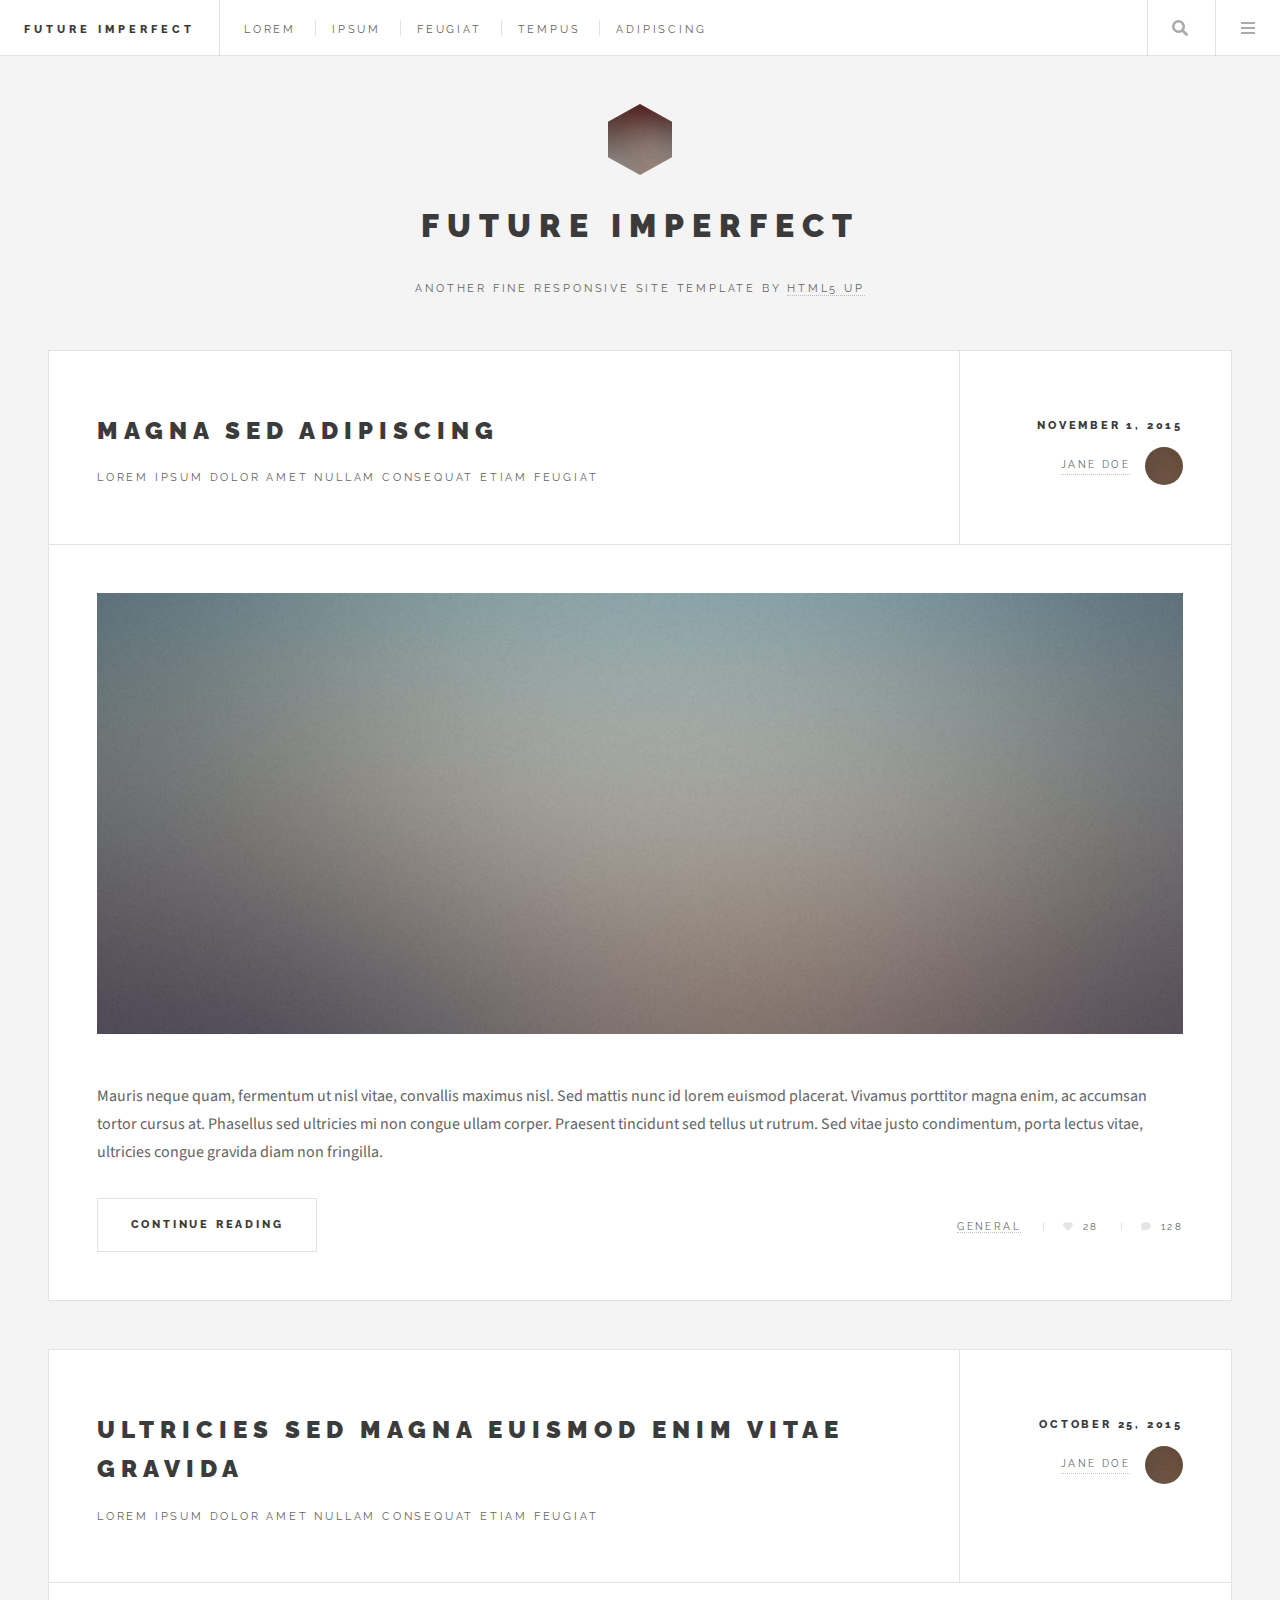
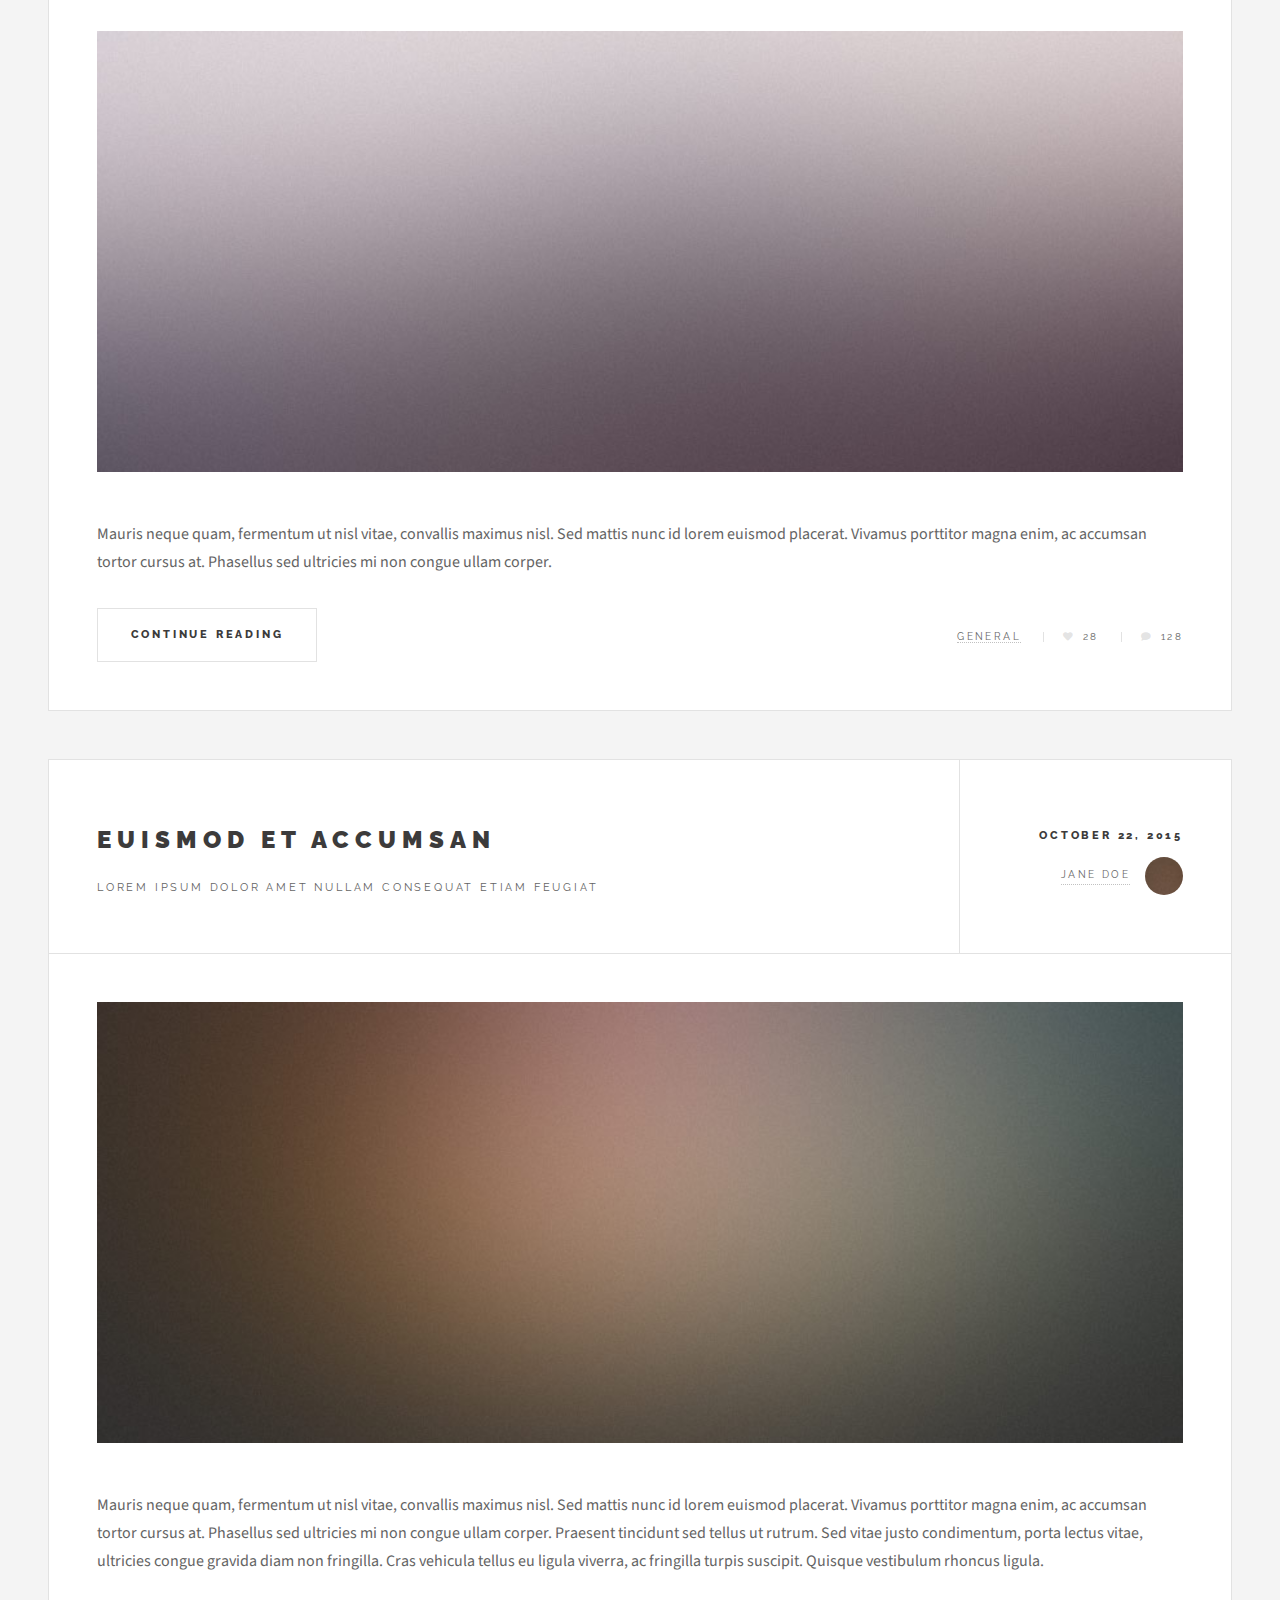
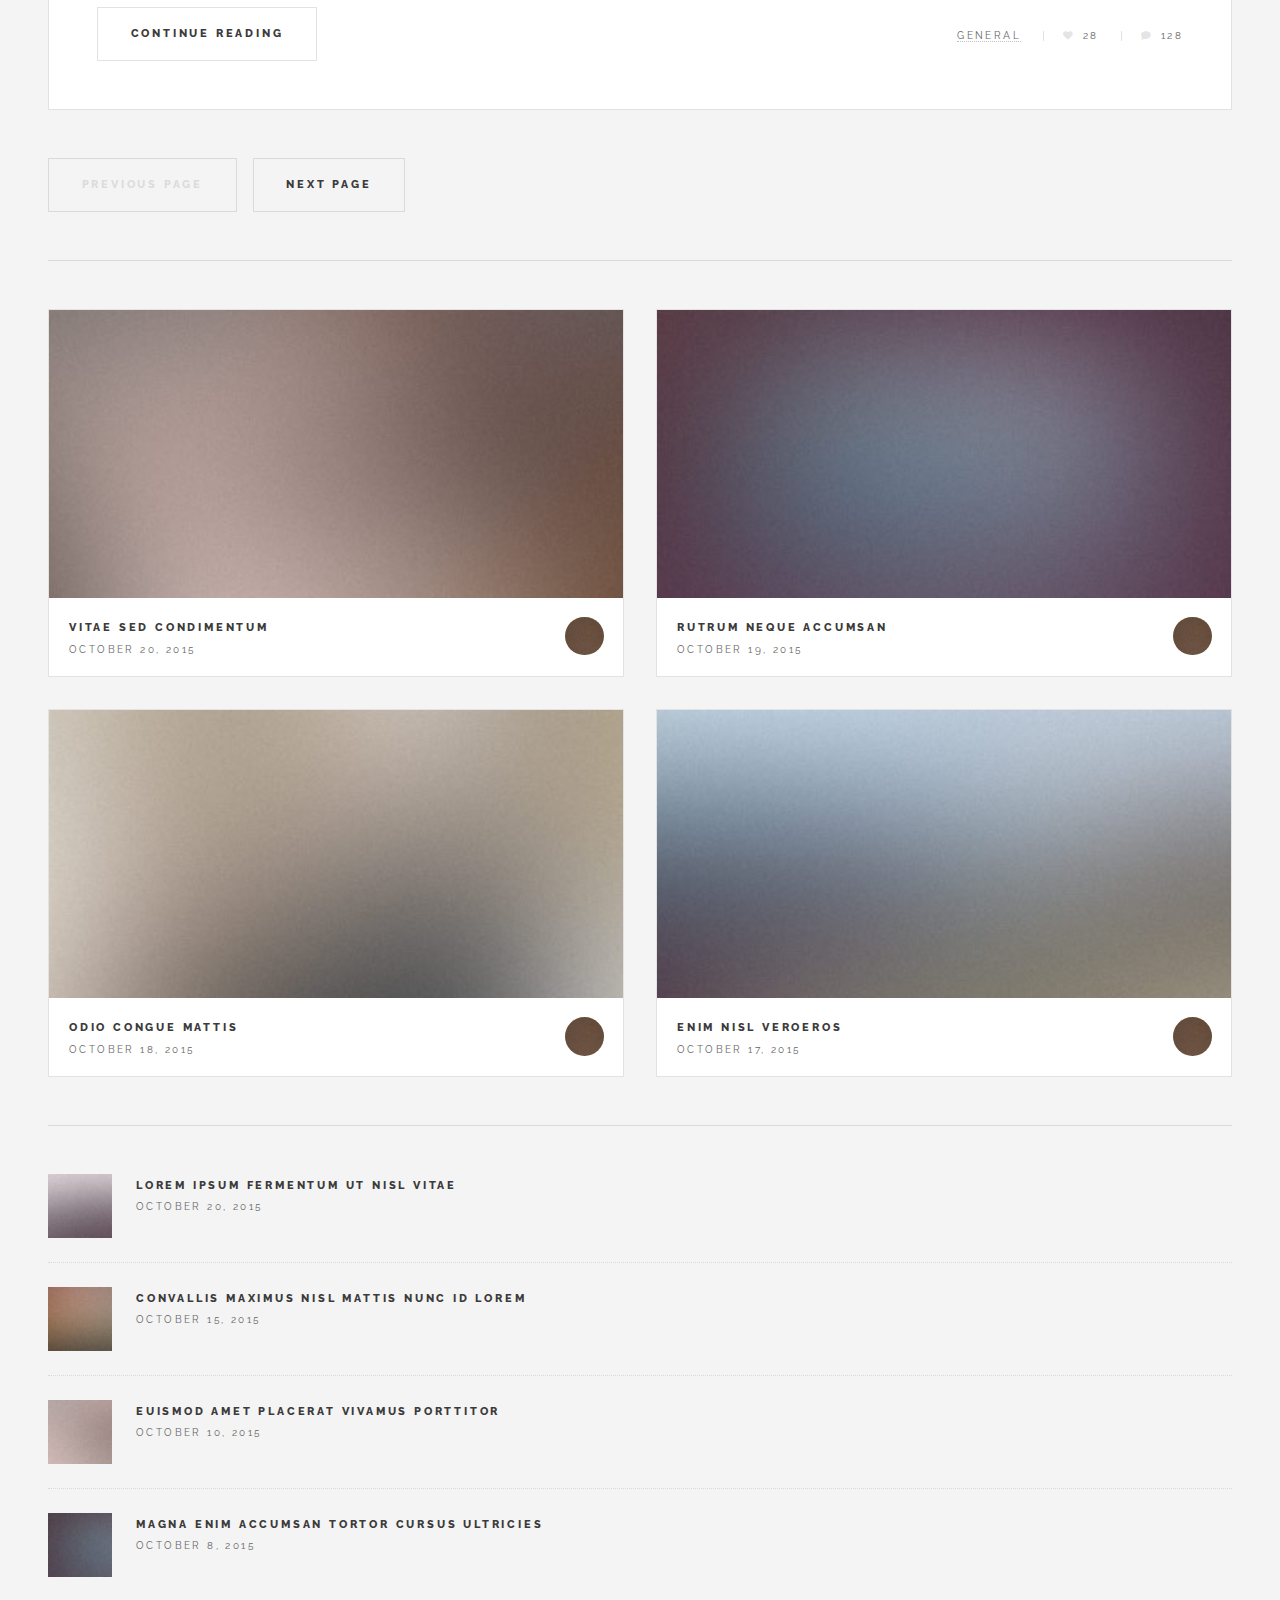
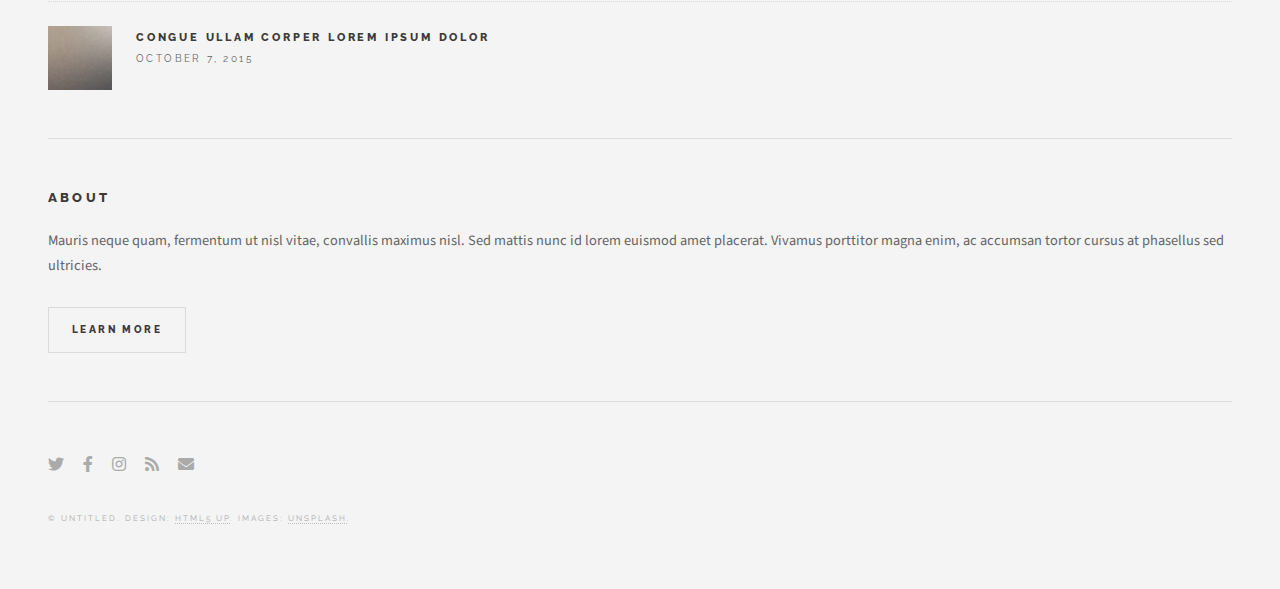
==== commit 3ac864e4: "new files" ====
--- a/index.html
+++ b/index.html
@@ -1,363 +1,636 @@
 <!DOCTYPE HTML>
 <!--
-	Strongly Typed by HTML5 UP
+	Future Imperfect by HTML5 UP
 	html5up.net | @ajlkn
 	Free for personal and commercial use under the CCA 3.0 license (html5up.net/license)
 -->
 <html>
 	<head>
-		<title>Strongly Typed by HTML5 UP</title>
+		<title>Future Imperfect by HTML5 UP</title>
 		<meta charset="utf-8" />
 		<meta name="viewport" content="width=device-width, initial-scale=1, user-scalable=no" />
 		<link rel="stylesheet" href="assets/css/main.css" />
 	</head>
-	<body class="homepage is-preload">
-		<div id="page-wrapper">
-
-			<!-- Header -->
-				<section id="header">
-					<div class="container">
-
-						<!-- Logo -->
-							<h1 id="logo"><a href="index.html">Strongly Typed</a></h1>
-							<p>A responsive HTML5 site template. Manufactured by HTML5 UP.</p>
-
-						<!-- Nav -->
-							<nav id="nav">
-								<ul>
-									<li><a class="icon solid fa-home" href="index.html"><span>Introduction</span></a></li>
-									<li>
-										<a href="#" class="icon fa-chart-bar"><span>Dropdown</span></a>
-										<ul>
-											<li><a href="#">Lorem ipsum dolor</a></li>
-											<li><a href="#">Magna phasellus</a></li>
-											<li><a href="#">Etiam dolore nisl</a></li>
-											<li>
-												<a href="#">Phasellus consequat</a>
-												<ul>
-													<li><a href="#">Magna phasellus</a></li>
-													<li><a href="#">Etiam dolore nisl</a></li>
-													<li><a href="#">Phasellus consequat</a></li>
+	<body class="is-preload">
+
+		<!-- Wrapper -->
+			<div id="wrapper">
+
+				<!-- Header -->
+					<header id="header">
+						<h1><a href="index.html">Future Imperfect</a></h1>
+						<nav class="links">
+							<ul>
+								<li><a href="#">Lorem</a></li>
+								<li><a href="#">Ipsum</a></li>
+								<li><a href="#">Feugiat</a></li>
+								<li><a href="#">Tempus</a></li>
+								<li><a href="#">Adipiscing</a></li>
+							</ul>
+						</nav>
+						<nav class="main">
+							<ul>
+								<li class="search">
+									<a class="fa-search" href="#search">Search</a>
+									<form id="search" method="get" action="#">
+										<input type="text" name="query" placeholder="Search" />
+									</form>
+								</li>
+								<li class="menu">
+									<a class="fa-bars" href="#menu">Menu</a>
+								</li>
+							</ul>
+						</nav>
+					</header>
+
+				<!-- Menu -->
+					<section id="menu">
+
+						<!-- Search -->
+							<section>
+								<form class="search" method="get" action="#">
+									<input type="text" name="query" placeholder="Search" />
+								</form>
+							</section>
+
+						<!-- Links -->
+							<section>
+								<ul class="links">
+									<li>
+										<a href="#">
+											<h3>Lorem ipsum</h3>
+											<p>Feugiat tempus veroeros dolor</p>
+										</a>
+									</li>
+									<li>
+										<a href="#">
+											<h3>Dolor sit amet</h3>
+											<p>Sed vitae justo condimentum</p>
+										</a>
+									</li>
+									<li>
+										<a href="#">
+											<h3>Feugiat veroeros</h3>
+											<p>Phasellus sed ultricies mi congue</p>
+										</a>
+									</li>
+									<li>
+										<a href="#">
+											<h3>Etiam sed consequat</h3>
+											<p>Porta lectus amet ultricies</p>
+										</a>
+									</li>
+								</ul>
+							</section>
+
+						<!-- Actions -->
+							<section>
+								<ul class="actions stacked">
+									<li><a href="#" class="button large fit">Log In</a></li>
+								</ul>
+							</section>
+
+					</section>
+
+				<!-- Main -->
+					<div id="main">
+
+						<!-- Post -->
+							<article class="post">
+								<header>
+									<div class="title">
+										<h2><a href="single.html">Magna sed adipiscing</a></h2>
+										<p>Lorem ipsum dolor amet nullam consequat etiam feugiat</p>
+									</div>
+									<div class="meta">
+										<time class="published" datetime="2015-11-01">November 1, 2015</time>
+										<a href="#" class="author"><span class="name">Jane Doe</span><img src="images/avatar.jpg" alt="" /></a>
+									</div>
+								</header>
+								<a href="single.html" class="image featured"><img src="images/pic01.jpg" alt="" /></a>
+								<p>Mauris neque quam, fermentum ut nisl vitae, convallis maximus nisl. Sed mattis nunc id lorem euismod placerat. Vivamus porttitor magna enim, ac accumsan tortor cursus at. Phasellus sed ultricies mi non congue ullam corper. Praesent tincidunt sed tellus ut rutrum. Sed vitae justo condimentum, porta lectus vitae, ultricies congue gravida diam non fringilla.</p>
+								<footer>
+									<ul class="actions">
+										<li><a href="single.html" class="button large">Continue Reading</a></li>
+									</ul>
+									<ul class="stats">
+										<li><a href="#">General</a></li>
+										<li><a href="#" class="icon solid fa-heart">28</a></li>
+										<li><a href="#" class="icon solid fa-comment">128</a></li>
+									</ul>
+								</footer>
+							</article>
+
+						<!-- Post -->
+							<article class="post">
+								<header>
+									<div class="title">
+										<h2><a href="single.html">Ultricies sed magna euismod enim vitae gravida</a></h2>
+										<p>Lorem ipsum dolor amet nullam consequat etiam feugiat</p>
+									</div>
+									<div class="meta">
+										<time class="published" datetime="2015-10-25">October 25, 2015</time>
+										<a href="#" class="author"><span class="name">Jane Doe</span><img src="images/avatar.jpg" alt="" /></a>
+									</div>
+								</header>
+								<a href="single.html" class="image featured"><img src="images/pic02.jpg" alt="" /></a>
+								<p>Mauris neque quam, fermentum ut nisl vitae, convallis maximus nisl. Sed mattis nunc id lorem euismod placerat. Vivamus porttitor magna enim, ac accumsan tortor cursus at. Phasellus sed ultricies mi non congue ullam corper.</p>
+								<footer>
+									<ul class="actions">
+										<li><a href="single.html" class="button large">Continue Reading</a></li>
+									</ul>
+									<ul class="stats">
+										<li><a href="#">General</a></li>
+										<li><a href="#" class="icon solid fa-heart">28</a></li>
+										<li><a href="#" class="icon solid fa-comment">128</a></li>
+									</ul>
+								</footer>
+							</article>
+
+						<!-- Post -->
+							<article class="post">
+								<header>
+									<div class="title">
+										<h2><a href="single.html">Euismod et accumsan</a></h2>
+										<p>Lorem ipsum dolor amet nullam consequat etiam feugiat</p>
+									</div>
+									<div class="meta">
+										<time class="published" datetime="2015-10-22">October 22, 2015</time>
+										<a href="#" class="author"><span class="name">Jane Doe</span><img src="images/avatar.jpg" alt="" /></a>
+									</div>
+								</header>
+								<a href="single.html" class="image featured"><img src="images/pic03.jpg" alt="" /></a>
+								<p>Mauris neque quam, fermentum ut nisl vitae, convallis maximus nisl. Sed mattis nunc id lorem euismod placerat. Vivamus porttitor magna enim, ac accumsan tortor cursus at. Phasellus sed ultricies mi non congue ullam corper. Praesent tincidunt sed tellus ut rutrum. Sed vitae justo condimentum, porta lectus vitae, ultricies congue gravida diam non fringilla. Cras vehicula tellus eu ligula viverra, ac fringilla turpis suscipit. Quisque vestibulum rhoncus ligula.</p>
+								<footer>
+									<ul class="actions">
+										<li><a href="single.html" class="button large">Continue Reading</a></li>
+									</ul>
+									<ul class="stats">
+										<li><a href="#">General</a></li>
+										<li><a href="#" class="icon solid fa-heart">28</a></li>
+										<li><a href="#" class="icon solid fa-comment">128</a></li>
+									</ul>
+								</footer>
+							</article>
+
+						<!-- Post -->
+						<!--
+							<article class="post">
+								<header>
+									<div class="title">
+										<h2><a href="#">Elements</a></h2>
+										<p>Lorem ipsum dolor amet nullam consequat etiam feugiat</p>
+									</div>
+									<div class="meta">
+										<time class="published" datetime="2015-10-18">October 18, 2015</time>
+										<a href="#" class="author"><span class="name">Jane Doe</span><img src="images/avatar.jpg" alt="" /></a>
+									</div>
+								</header>
+
+								<section>
+									<h3>Text</h3>
+									<p>This is <b>bold</b> and this is <strong>strong</strong>. This is <i>italic</i> and this is <em>emphasized</em>.
+									This is <sup>superscript</sup> text and this is <sub>subscript</sub> text.
+									This is <u>underlined</u> and this is code: <code>for (;;) { ... }</code>. Finally, <a href="#">this is a link</a>.</p>
+									<hr />
+									<p>Nunc lacinia ante nunc ac lobortis. Interdum adipiscing gravida odio porttitor sem non mi integer non faucibus ornare mi ut ante amet placerat aliquet. Volutpat eu sed ante lacinia sapien lorem accumsan varius montes viverra nibh in adipiscing blandit tempus accumsan.</p>
+									<hr />
+									<h2>Heading Level 2</h2>
+									<h3>Heading Level 3</h3>
+									<h4>Heading Level 4</h4>
+									<hr />
+									<h4>Blockquote</h4>
+									<blockquote>Fringilla nisl. Donec accumsan interdum nisi, quis tincidunt felis sagittis eget tempus euismod. Vestibulum ante ipsum primis in faucibus vestibulum. Blandit adipiscing eu felis iaculis volutpat ac adipiscing accumsan faucibus. Vestibulum ante ipsum primis in faucibus lorem ipsum dolor sit amet nullam adipiscing eu felis.</blockquote>
+									<h4>Preformatted</h4>
+									<pre><code>i = 0;
+
+while (!deck.isInOrder()) {
+  print 'Iteration ' + i;
+  deck.shuffle();
+  i++;
+}
+
+print 'It took ' + i + ' iterations to sort the deck.';</code></pre>
+								</section>
+
+								<section>
+									<h3>Lists</h3>
+									<div class="row">
+										<div class="col-6 col-12-medium">
+											<h4>Unordered</h4>
+											<ul>
+												<li>Dolor pulvinar etiam.</li>
+												<li>Sagittis adipiscing.</li>
+												<li>Felis enim feugiat.</li>
+											</ul>
+											<h4>Alternate</h4>
+											<ul class="alt">
+												<li>Dolor pulvinar etiam.</li>
+												<li>Sagittis adipiscing.</li>
+												<li>Felis enim feugiat.</li>
+											</ul>
+										</div>
+										<div class="col-6 col-12-medium">
+											<h4>Ordered</h4>
+											<ol>
+												<li>Dolor pulvinar etiam.</li>
+												<li>Etiam vel felis viverra.</li>
+												<li>Felis enim feugiat.</li>
+												<li>Dolor pulvinar etiam.</li>
+												<li>Etiam vel felis lorem.</li>
+												<li>Felis enim et feugiat.</li>
+											</ol>
+											<h4>Icons</h4>
+											<ul class="icons">
+												<li><a href="#" class="icon brands fa-twitter"><span class="label">Twitter</span></a></li>
+												<li><a href="#" class="icon brands fa-facebook-f"><span class="label">Facebook</span></a></li>
+												<li><a href="#" class="icon brands fa-instagram"><span class="label">Instagram</span></a></li>
+												<li><a href="#" class="icon brands fa-github"><span class="label">Github</span></a></li>
+											</ul>
+										</div>
+									</div>
+									<h3>Actions</h3>
+									<div class="row">
+										<div class="col-6 col-12-medium">
+											<ul class="actions">
+												<li><a href="#" class="button">Default</a></li>
+												<li><a href="#" class="button">Default</a></li>
+												<li><a href="#" class="button">Default</a></li>
+											</ul>
+											<ul class="actions small">
+												<li><a href="#" class="button small">Small</a></li>
+												<li><a href="#" class="button small">Small</a></li>
+												<li><a href="#" class="button small">Small</a></li>
+											</ul>
+											<ul class="actions stacked">
+												<li><a href="#" class="button">Default</a></li>
+												<li><a href="#" class="button">Default</a></li>
+												<li><a href="#" class="button">Default</a></li>
+											</ul>
+											<ul class="actions stacked">
+												<li><a href="#" class="button small">Small</a></li>
+												<li><a href="#" class="button small">Small</a></li>
+												<li><a href="#" class="button small">Small</a></li>
+											</ul>
+										</div>
+										<div class="col-6 col-12-medium">
+											<ul class="actions stacked">
+												<li><a href="#" class="button fit">Default</a></li>
+												<li><a href="#" class="button fit">Default</a></li>
+											</ul>
+											<ul class="actions stacked">
+												<li><a href="#" class="button small fit">Small</a></li>
+												<li><a href="#" class="button small fit">Small</a></li>
+											</ul>
+										</div>
+									</div>
+								</section>
+
+								<section>
+									<h3>Table</h3>
+									<h4>Default</h4>
+									<div class="table-wrapper">
+										<table>
+											<thead>
+												<tr>
+													<th>Name</th>
+													<th>Description</th>
+													<th>Price</th>
+												</tr>
+											</thead>
+											<tbody>
+												<tr>
+													<td>Item One</td>
+													<td>Ante turpis integer aliquet porttitor.</td>
+													<td>29.99</td>
+												</tr>
+												<tr>
+													<td>Item Two</td>
+													<td>Vis ac commodo adipiscing arcu aliquet.</td>
+													<td>19.99</td>
+												</tr>
+												<tr>
+													<td>Item Three</td>
+													<td> Morbi faucibus arcu accumsan lorem.</td>
+													<td>29.99</td>
+												</tr>
+												<tr>
+													<td>Item Four</td>
+													<td>Vitae integer tempus condimentum.</td>
+													<td>19.99</td>
+												</tr>
+												<tr>
+													<td>Item Five</td>
+													<td>Ante turpis integer aliquet porttitor.</td>
+													<td>29.99</td>
+												</tr>
+											</tbody>
+											<tfoot>
+												<tr>
+													<td colspan="2"></td>
+													<td>100.00</td>
+												</tr>
+											</tfoot>
+										</table>
+									</div>
+
+									<h4>Alternate</h4>
+									<div class="table-wrapper">
+										<table class="alt">
+											<thead>
+												<tr>
+													<th>Name</th>
+													<th>Description</th>
+													<th>Price</th>
+												</tr>
+											</thead>
+											<tbody>
+												<tr>
+													<td>Item One</td>
+													<td>Ante turpis integer aliquet porttitor.</td>
+													<td>29.99</td>
+												</tr>
+												<tr>
+													<td>Item Two</td>
+													<td>Vis ac commodo adipiscing arcu aliquet.</td>
+													<td>19.99</td>
+												</tr>
+												<tr>
+													<td>Item Three</td>
+													<td> Morbi faucibus arcu accumsan lorem.</td>
+													<td>29.99</td>
+												</tr>
+												<tr>
+													<td>Item Four</td>
+													<td>Vitae integer tempus condimentum.</td>
+													<td>19.99</td>
+												</tr>
+												<tr>
+													<td>Item Five</td>
+													<td>Ante turpis integer aliquet porttitor.</td>
+													<td>29.99</td>
+												</tr>
+											</tbody>
+											<tfoot>
+												<tr>
+													<td colspan="2"></td>
+													<td>100.00</td>
+												</tr>
+											</tfoot>
+										</table>
+									</div>
+								</section>
+
+								<section>
+									<h3>Buttons</h3>
+									<ul class="actions">
+										<li><a href="#" class="button large">Large</a></li>
+										<li><a href="#" class="button">Default</a></li>
+										<li><a href="#" class="button small">Small</a></li>
+									</ul>
+									<ul class="actions fit">
+										<li><a href="#" class="button fit">Fit</a></li>
+										<li><a href="#" class="button fit">Fit</a></li>
+										<li><a href="#" class="button fit">Fit</a></li>
+									</ul>
+									<ul class="actions fit small">
+										<li><a href="#" class="button fit small">Fit + Small</a></li>
+										<li><a href="#" class="button fit small">Fit + Small</a></li>
+										<li><a href="#" class="button fit small">Fit + Small</a></li>
+									</ul>
+									<ul class="actions">
+										<li><a href="#" class="button icon solid fa-download">Icon</a></li>
+										<li><a href="#" class="button icon solid fa-upload">Icon</a></li>
+										<li><a href="#" class="button icon solid fa-save">Icon</a></li>
+									</ul>
+									<ul class="actions">
+										<li><span class="button disabled">Disabled</span></li>
+										<li><span class="button disabled icon solid fa-download">Disabled</span></li>
+									</ul>
+								</section>
+
+								<section>
+									<h3>Form</h3>
+									<form method="post" action="#">
+										<div class="row gtr-uniform">
+											<div class="col-6 col-12-xsmall">
+												<input type="text" name="demo-name" id="demo-name" value="" placeholder="Name" />
+											</div>
+											<div class="col-6 col-12-xsmall">
+												<input type="email" name="demo-email" id="demo-email" value="" placeholder="Email" />
+											</div>
+											<div class="col-12">
+												<select name="demo-category" id="demo-category">
+													<option value="">- Category -</option>
+													<option value="1">Manufacturing</option>
+													<option value="1">Shipping</option>
+													<option value="1">Administration</option>
+													<option value="1">Human Resources</option>
+												</select>
+											</div>
+											<div class="col-4 col-12-small">
+												<input type="radio" id="demo-priority-low" name="demo-priority" checked>
+												<label for="demo-priority-low">Low</label>
+											</div>
+											<div class="col-4 col-12-small">
+												<input type="radio" id="demo-priority-normal" name="demo-priority">
+												<label for="demo-priority-normal">Normal</label>
+											</div>
+											<div class="col-4 col-12-small">
+												<input type="radio" id="demo-priority-high" name="demo-priority">
+												<label for="demo-priority-high">High</label>
+											</div>
+											<div class="col-6 col-12-small">
+												<input type="checkbox" id="demo-copy" name="demo-copy">
+												<label for="demo-copy">Email me a copy</label>
+											</div>
+											<div class="col-6 col-12-small">
+												<input type="checkbox" id="demo-human" name="demo-human" checked>
+												<label for="demo-human">Not a robot</label>
+											</div>
+											<div class="col-12">
+												<textarea name="demo-message" id="demo-message" placeholder="Enter your message" rows="6"></textarea>
+											</div>
+											<div class="col-12">
+												<ul class="actions">
+													<li><input type="submit" value="Send Message" /></li>
+													<li><input type="reset" value="Reset" /></li>
 												</ul>
-											</li>
-											<li><a href="#">Veroeros feugiat</a></li>
-										</ul>
-									</li>
-									<li><a class="icon solid fa-cog" href="left-sidebar.html"><span>Left Sidebar</span></a></li>
-									<li><a class="icon solid fa-retweet" href="right-sidebar.html"><span>Right Sidebar</span></a></li>
-									<li><a class="icon solid fa-sitemap" href="no-sidebar.html"><span>No Sidebar</span></a></li>
-								</ul>
-							</nav>
-
-					</div>
-				</section>
-
-			<!-- Features -->
-				<section id="features">
-					<div class="container">
-						<header>
-							<h2>Gentlemen, behold! This is <strong>Strongly Typed</strong>!</h2>
-						</header>
-						<div class="row aln-center">
-							<div class="col-4 col-6-medium col-12-small">
-
-								<!-- Feature -->
-									<section>
-										<a href="#" class="image featured"><img src="images/pic01.jpg" alt="" /></a>
-										<header>
-											<h3>Okay, so what is this?</h3>
-										</header>
-										<p>This is <strong>Strongly Typed</strong>, a free, fully responsive site template
-										by <a href="http://html5up.net">HTML5 UP</a>. Free for personal and commercial use under the
-										<a href="http://html5up.net/license">CCA 3.0 license</a>.</p>
-									</section>
-
-							</div>
-							<div class="col-4 col-6-medium col-12-small">
-
-								<!-- Feature -->
-									<section>
-										<a href="#" class="image featured"><img src="images/pic02.jpg" alt="" /></a>
-										<header>
-											<h3>Nice! What is HTML5 UP?</h3>
-										</header>
-										<p><a href="http://html5up.net">HTML5 UP</a> is a side project of <a href="http://twitter.com/ajlkn">AJ’s</a> (= me).
-										I started it as a way to both test my responsive tools and sharpen up my coding
-										and design skills a bit.</p>
-									</section>
-
-							</div>
-							<div class="col-4 col-6-medium col-12-small">
-
-								<!-- Feature -->
-									<section>
-										<a href="#" class="image featured"><img src="images/pic03.jpg" alt="" /></a>
-										<header>
-											<h3>What's this built with?</h3>
-										</header>
-										<p><strong>Responsive Tools</strong> is a simple set of tools for building responsive
-										sites and apps. All of my templates at <a href="http://html5up.net">HTML5 UP</a> are built using these tools.</p>
-									</section>
-
-							</div>
-							<div class="col-12">
-								<ul class="actions">
-									<li><a href="#" class="button icon solid fa-file">Tell Me More</a></li>
-								</ul>
-							</div>
-						</div>
-					</div>
-				</section>
-
-			<!-- Banner -->
-				<section id="banner">
-					<div class="container">
-						<p>Use this space for <strong>profound thoughts</strong>.<br />
-						Or an enormous ad. Whatever.</p>
-					</div>
-				</section>
-
-			<!-- Main -->
-				<section id="main">
-					<div class="container">
-						<div class="row">
-
-							<!-- Content -->
-								<div id="content" class="col-8 col-12-medium">
-
-									<!-- Post -->
-										<article class="box post">
-											<header>
-												<h2><a href="#">I don’t want to say <strong>it’s the aliens</strong> ...<br />
-												but it’s the aliens.</a></h2>
-											</header>
-											<a href="#" class="image featured"><img src="images/pic04.jpg" alt="" /></a>
-											<h3>I mean isn't it possible?</h3>
-											<p>Phasellus laoreet massa id justo mattis pharetra. Fusce suscipit
-											ligula vel quam viverra sit amet mollis tortor congue. Sed quis mauris
-											sit amet magna accumsan tristique. Curabitur leo nibh, rutrum eu malesuada
-											in, tristique at erat lorem ipsum dolor sit amet lorem ipsum sed consequat
-											magna tempus veroeros lorem sed tempus aliquam lorem ipsum veroeros
-											consequat magna tempus lorem ipsum consequat Phasellus laoreet massa id
-											justo mattis pharetra. Fusce suscipit ligula vel quam viverra sit amet
-											mollis tortor congue. Sed quis mauris sit amet magna accumsan tristique.
-											Curabitur leo nibh, rutrum eu malesuada in tristique.</p>
-											<ul class="actions">
-												<li><a href="#" class="button icon solid fa-file">Continue Reading</a></li>
-											</ul>
-										</article>
-
-									<!-- Post -->
-										<article class="box post">
-											<header>
-												<h2><a href="#">By the way, many thanks to <strong>regularjane</strong>
-												for these awesome demo photos</a></h2>
-											</header>
-											<a href="#" class="image featured"><img src="images/pic05.jpg" alt="" /></a>
-											<h3>You should probably check out her work</h3>
-											<p>Phasellus laoreet massa id justo mattis pharetra. Fusce suscipit
-											ligula vel quam viverra sit amet mollis tortor congue. Sed quis mauris
-											sit amet magna accumsan tristique. Curabitur leo nibh, rutrum eu malesuada
-											in, tristique at erat lorem ipsum dolor sit amet lorem ipsum sed consequat
-											consequat magna tempus lorem ipsum consequat Phasellus laoreet massa id
-											in, tristique at erat lorem ipsum dolor sit amet lorem ipsum sed consequat
-											magna tempus veroeros lorem sed tempus aliquam lorem ipsum veroeros
-											consequat magna tempus lorem ipsum consequat Phasellus laoreet massa id
-											justo mattis pharetra. Fusce suscipit ligula vel quam viverra sit amet
-											mollis tortor congue. Sed quis mauris sit amet magna accumsan tristique.
-											Curabitur leo nibh, rutrum malesuada.</p>
-											<p>Erat lorem ipsum veroeros consequat magna tempus lorem ipsum consequat
-											Phasellus laoreet massa id justo mattis pharetra. Fusce suscipit ligula
-											vel quam viverra sit amet mollis tortor congue. Sed quis mauris sit amet
-											magna accumsan tristique. Curabitur leo nibh, rutrum eu malesuada in,
-											tristique at erat. Curabitur leo nibh, rutrum eu malesuada in, tristique
-											at erat lorem ipsum dolor sit amet lorem ipsum sed consequat magna
-											tempus veroeros lorem sed tempus aliquam lorem ipsum veroeros consequat
-											magna tempus.</p>
-											<ul class="actions">
-												<li><a href="#" class="button icon solid fa-file">Continue Reading</a></li>
-											</ul>
-										</article>
-
-								</div>
-
-							<!-- Sidebar -->
-								<div id="sidebar" class="col-4 col-12-medium">
-
-									<!-- Excerpts -->
-										<section>
-											<ul class="divided">
-												<li>
-
-													<!-- Excerpt -->
-														<article class="box excerpt">
-															<header>
-																<span class="date">July 30</span>
-																<h3><a href="#">Just another post</a></h3>
-															</header>
-															<p>Lorem ipsum dolor odio facilisis convallis. Etiam non nunc vel est
-															suscipit convallis non id orci lorem ipsum sed magna consequat feugiat lorem dolore.</p>
-														</article>
-
-												</li>
-												<li>
-
-													<!-- Excerpt -->
-														<article class="box excerpt">
-															<header>
-																<span class="date">July 28</span>
-																<h3><a href="#">And another post</a></h3>
-															</header>
-															<p>Lorem ipsum dolor odio facilisis convallis. Etiam non nunc vel est
-															suscipit convallis non id orci lorem ipsum sed magna consequat feugiat lorem dolore.</p>
-														</article>
-
-												</li>
-												<li>
-
-													<!-- Excerpt -->
-														<article class="box excerpt">
-															<header>
-																<span class="date">July 24</span>
-																<h3><a href="#">One more post</a></h3>
-															</header>
-															<p>Lorem ipsum dolor odio facilisis convallis. Etiam non nunc vel est
-															suscipit convallis non id orci lorem ipsum sed magna consequat feugiat lorem dolore.</p>
-														</article>
-
-												</li>
-											</ul>
-										</section>
-
-									<!-- Highlights -->
-										<section>
-											<ul class="divided">
-												<li>
-
-													<!-- Highlight -->
-														<article class="box highlight">
-															<header>
-																<h3><a href="#">Something of note</a></h3>
-															</header>
-															<a href="#" class="image left"><img src="images/pic06.jpg" alt="" /></a>
-															<p>Phasellus sed laoreet massa id justo mattis pharetra. Fusce suscipit ligula vel quam
-															viverra sit amet mollis tortor congue magna lorem ipsum dolor et quisque ut odio facilisis
-															convallis. Etiam non nunc vel est suscipit convallis non id orci. Ut interdum tempus
-															facilisis convallis. Etiam non nunc vel est suscipit convallis non id orci.</p>
-															<ul class="actions">
-																<li><a href="#" class="button icon solid fa-file">Learn More</a></li>
-															</ul>
-														</article>
-
-												</li>
-												<li>
-
-													<!-- Highlight -->
-														<article class="box highlight">
-															<header>
-																<h3><a href="#">Something of less note</a></h3>
-															</header>
-															<a href="#" class="image left"><img src="images/pic07.jpg" alt="" /></a>
-															<p>Phasellus sed laoreet massa id justo mattis pharetra. Fusce suscipit ligula vel quam
-															viverra sit amet mollis tortor congue magna lorem ipsum dolor et quisque ut odio facilisis
-															convallis. Etiam non nunc vel est suscipit convallis non id orci. Ut interdum tempus
-															facilisis convallis. Etiam non nunc vel est suscipit convallis non id orci.</p>
-															<ul class="actions">
-																<li><a href="#" class="button icon solid fa-file">Learn More</a></li>
-															</ul>
-														</article>
-
-												</li>
-											</ul>
-										</section>
-
-								</div>
-
-						</div>
-					</div>
-				</section>
-
-			<!-- Footer -->
-				<section id="footer">
-					<div class="container">
-						<header>
-							<h2>Questions or comments? <strong>Get in touch:</strong></h2>
-						</header>
-						<div class="row">
-							<div class="col-6 col-12-medium">
-								<section>
-									<form method="post" action="#">
-										<div class="row gtr-50">
-											<div class="col-6 col-12-small">
-												<input name="name" placeholder="Name" type="text" />
-											</div>
-											<div class="col-6 col-12-small">
-												<input name="email" placeholder="Email" type="text" />
-											</div>
-											<div class="col-12">
-												<textarea name="message" placeholder="Message"></textarea>
-											</div>
-											<div class="col-12">
-												<a href="#" class="form-button-submit button icon solid fa-envelope">Send Message</a>
 											</div>
 										</div>
 									</form>
 								</section>
-							</div>
-							<div class="col-6 col-12-medium">
+
 								<section>
-									<p>Erat lorem ipsum veroeros consequat magna tempus lorem ipsum consequat Phaselamet
-									mollis tortor congue. Sed quis mauris sit amet magna accumsan tristique. Curabitur
-									leo nibh, rutrum eu malesuada.</p>
-									<div class="row">
-										<div class="col-6 col-12-small">
-											<ul class="icons">
-												<li class="icon solid fa-home">
-													1234 Somewhere Road<br />
-													Nashville, TN 00000<br />
-													USA
-												</li>
-												<li class="icon solid fa-phone">
-													(000) 000-0000
-												</li>
-												<li class="icon solid fa-envelope">
-													<a href="#">info@untitled.tld</a>
-												</li>
-											</ul>
+									<h3>Image</h3>
+									<h4>Fit</h4>
+									<div class="box alt">
+										<div class="row gtr-uniform">
+											<div class="col-12"><span class="image fit"><img src="images/pic02.jpg" alt="" /></span></div>
+											<div class="col-4"><span class="image fit"><img src="images/pic04.jpg" alt="" /></span></div>
+											<div class="col-4"><span class="image fit"><img src="images/pic05.jpg" alt="" /></span></div>
+											<div class="col-4"><span class="image fit"><img src="images/pic06.jpg" alt="" /></span></div>
+											<div class="col-4"><span class="image fit"><img src="images/pic06.jpg" alt="" /></span></div>
+											<div class="col-4"><span class="image fit"><img src="images/pic04.jpg" alt="" /></span></div>
+											<div class="col-4"><span class="image fit"><img src="images/pic05.jpg" alt="" /></span></div>
+											<div class="col-4"><span class="image fit"><img src="images/pic05.jpg" alt="" /></span></div>
+											<div class="col-4"><span class="image fit"><img src="images/pic06.jpg" alt="" /></span></div>
+											<div class="col-4"><span class="image fit"><img src="images/pic04.jpg" alt="" /></span></div>
 										</div>
-										<div class="col-6 col-12-small">
-											<ul class="icons">
-												<li class="icon brands fa-twitter">
-													<a href="#">@untitled</a>
-												</li>
-												<li class="icon brands fa-instagram">
-													<a href="#">instagram.com/untitled</a>
-												</li>
-												<li class="icon brands fa-dribbble">
-													<a href="#">dribbble.com/untitled</a>
-												</li>
-												<li class="icon brands fa-facebook-f">
-													<a href="#">facebook.com/untitled</a>
-												</li>
-											</ul>
-										</div>
-									</div>
+									</div>
+									<h4>Left &amp; Right</h4>
+									<p><span class="image left"><img src="images/pic07.jpg" alt="" /></span>Fringilla nisl. Donec accumsan interdum nisi, quis tincidunt felis sagittis eget. tempus euismod. Vestibulum ante ipsum primis in faucibus vestibulum. Blandit adipiscing eu felis iaculis volutpat ac adipiscing accumsan eu faucibus. Integer ac pellentesque praesent tincidunt felis sagittis eget. tempus euismod. Vestibulum ante ipsum primis in faucibus vestibulum. Blandit adipiscing eu felis iaculis volutpat ac adipiscing accumsan eu faucibus. Integer ac pellentesque praesent. Donec accumsan interdum nisi, quis tincidunt felis sagittis eget. tempus euismod. Vestibulum ante ipsum primis in faucibus vestibulum. Blandit adipiscing eu felis iaculis volutpat ac adipiscing accumsan eu faucibus. Integer ac pellentesque praesent tincidunt felis sagittis eget. tempus euismod. Vestibulum ante ipsum primis in faucibus vestibulum. Blandit adipiscing eu felis iaculis volutpat ac adipiscing accumsan eu faucibus. Integer ac pellentesque praesent. Blandit adipiscing eu felis iaculis volutpat ac adipiscing accumsan eu faucibus. Integer ac pellentesque praesent tincidunt felis sagittis eget. tempus euismod. Vestibulum ante ipsum primis in faucibus vestibulum. Blandit adipiscing eu felis iaculis volutpat ac adipiscing accumsan eu faucibus. Integer ac pellentesque praesent.</p>
+									<p><span class="image right"><img src="images/pic04.jpg" alt="" /></span>Fringilla nisl. Donec accumsan interdum nisi, quis tincidunt felis sagittis eget. tempus euismod. Vestibulum ante ipsum primis in faucibus vestibulum. Blandit adipiscing eu felis iaculis volutpat ac adipiscing accumsan eu faucibus. Integer ac pellentesque praesent tincidunt felis sagittis eget. tempus euismod. Vestibulum ante ipsum primis in faucibus vestibulum. Blandit adipiscing eu felis iaculis volutpat ac adipiscing accumsan eu faucibus. Integer ac pellentesque praesent. Donec accumsan interdum nisi, quis tincidunt felis sagittis eget. tempus euismod. Vestibulum ante ipsum primis in faucibus vestibulum. Blandit adipiscing eu felis iaculis volutpat ac adipiscing accumsan eu faucibus. Integer ac pellentesque praesent tincidunt felis sagittis eget. tempus euismod. Vestibulum ante ipsum primis in faucibus vestibulum. Blandit adipiscing eu felis iaculis volutpat ac adipiscing accumsan eu faucibus. Integer ac pellentesque praesent. Blandit adipiscing eu felis iaculis volutpat ac adipiscing accumsan eu faucibus. Integer ac pellentesque praesent tincidunt felis sagittis eget. tempus euismod. Vestibulum ante ipsum primis in faucibus vestibulum. Blandit adipiscing eu felis iaculis volutpat ac adipiscing accumsan eu faucibus. Integer ac pellentesque praesent.</p>
 								</section>
-							</div>
-						</div>
+
+							</article>
+						-->
+
+						<!-- Pagination -->
+							<ul class="actions pagination">
+								<li><a href="" class="disabled button large previous">Previous Page</a></li>
+								<li><a href="#" class="button large next">Next Page</a></li>
+							</ul>
+
 					</div>
-					<div id="copyright" class="container">
-						<ul class="links">
-							<li>&copy; Untitled. All rights reserved.</li><li>Design: <a href="http://html5up.net">HTML5 UP</a></li>
-						</ul>
-					</div>
-				</section>
-
-		</div>
+
+				<!-- Sidebar -->
+					<section id="sidebar">
+
+						<!-- Intro -->
+							<section id="intro">
+								<a href="#" class="logo"><img src="images/logo.jpg" alt="" /></a>
+								<header>
+									<h2>Future Imperfect</h2>
+									<p>Another fine responsive site template by <a href="http://html5up.net">HTML5 UP</a></p>
+								</header>
+							</section>
+
+						<!-- Mini Posts -->
+							<section>
+								<div class="mini-posts">
+
+									<!-- Mini Post -->
+										<article class="mini-post">
+											<header>
+												<h3><a href="single.html">Vitae sed condimentum</a></h3>
+												<time class="published" datetime="2015-10-20">October 20, 2015</time>
+												<a href="#" class="author"><img src="images/avatar.jpg" alt="" /></a>
+											</header>
+											<a href="single.html" class="image"><img src="images/pic04.jpg" alt="" /></a>
+										</article>
+
+									<!-- Mini Post -->
+										<article class="mini-post">
+											<header>
+												<h3><a href="single.html">Rutrum neque accumsan</a></h3>
+												<time class="published" datetime="2015-10-19">October 19, 2015</time>
+												<a href="#" class="author"><img src="images/avatar.jpg" alt="" /></a>
+											</header>
+											<a href="single.html" class="image"><img src="images/pic05.jpg" alt="" /></a>
+										</article>
+
+									<!-- Mini Post -->
+										<article class="mini-post">
+											<header>
+												<h3><a href="single.html">Odio congue mattis</a></h3>
+												<time class="published" datetime="2015-10-18">October 18, 2015</time>
+												<a href="#" class="author"><img src="images/avatar.jpg" alt="" /></a>
+											</header>
+											<a href="single.html" class="image"><img src="images/pic06.jpg" alt="" /></a>
+										</article>
+
+									<!-- Mini Post -->
+										<article class="mini-post">
+											<header>
+												<h3><a href="single.html">Enim nisl veroeros</a></h3>
+												<time class="published" datetime="2015-10-17">October 17, 2015</time>
+												<a href="#" class="author"><img src="images/avatar.jpg" alt="" /></a>
+											</header>
+											<a href="single.html" class="image"><img src="images/pic07.jpg" alt="" /></a>
+										</article>
+
+								</div>
+							</section>
+
+						<!-- Posts List -->
+							<section>
+								<ul class="posts">
+									<li>
+										<article>
+											<header>
+												<h3><a href="single.html">Lorem ipsum fermentum ut nisl vitae</a></h3>
+												<time class="published" datetime="2015-10-20">October 20, 2015</time>
+											</header>
+											<a href="single.html" class="image"><img src="images/pic08.jpg" alt="" /></a>
+										</article>
+									</li>
+									<li>
+										<article>
+											<header>
+												<h3><a href="single.html">Convallis maximus nisl mattis nunc id lorem</a></h3>
+												<time class="published" datetime="2015-10-15">October 15, 2015</time>
+											</header>
+											<a href="single.html" class="image"><img src="images/pic09.jpg" alt="" /></a>
+										</article>
+									</li>
+									<li>
+										<article>
+											<header>
+												<h3><a href="single.html">Euismod amet placerat vivamus porttitor</a></h3>
+												<time class="published" datetime="2015-10-10">October 10, 2015</time>
+											</header>
+											<a href="single.html" class="image"><img src="images/pic10.jpg" alt="" /></a>
+										</article>
+									</li>
+									<li>
+										<article>
+											<header>
+												<h3><a href="single.html">Magna enim accumsan tortor cursus ultricies</a></h3>
+												<time class="published" datetime="2015-10-08">October 8, 2015</time>
+											</header>
+											<a href="single.html" class="image"><img src="images/pic11.jpg" alt="" /></a>
+										</article>
+									</li>
+									<li>
+										<article>
+											<header>
+												<h3><a href="single.html">Congue ullam corper lorem ipsum dolor</a></h3>
+												<time class="published" datetime="2015-10-06">October 7, 2015</time>
+											</header>
+											<a href="single.html" class="image"><img src="images/pic12.jpg" alt="" /></a>
+										</article>
+									</li>
+								</ul>
+							</section>
+
+						<!-- About -->
+							<section class="blurb">
+								<h2>About</h2>
+								<p>Mauris neque quam, fermentum ut nisl vitae, convallis maximus nisl. Sed mattis nunc id lorem euismod amet placerat. Vivamus porttitor magna enim, ac accumsan tortor cursus at phasellus sed ultricies.</p>
+								<ul class="actions">
+									<li><a href="#" class="button">Learn More</a></li>
+								</ul>
+							</section>
+
+						<!-- Footer -->
+							<section id="footer">
+								<ul class="icons">
+									<li><a href="#" class="icon brands fa-twitter"><span class="label">Twitter</span></a></li>
+									<li><a href="#" class="icon brands fa-facebook-f"><span class="label">Facebook</span></a></li>
+									<li><a href="#" class="icon brands fa-instagram"><span class="label">Instagram</span></a></li>
+									<li><a href="#" class="icon solid fa-rss"><span class="label">RSS</span></a></li>
+									<li><a href="#" class="icon solid fa-envelope"><span class="label">Email</span></a></li>
+								</ul>
+								<p class="copyright">&copy; Untitled. Design: <a href="http://html5up.net">HTML5 UP</a>. Images: <a href="http://unsplash.com">Unsplash</a>.</p>
+							</section>
+
+					</section>
+
+			</div>
 
 		<!-- Scripts -->
 			<script src="assets/js/jquery.min.js"></script>
-			<script src="assets/js/jquery.dropotron.min.js"></script>
 			<script src="assets/js/browser.min.js"></script>
 			<script src="assets/js/breakpoints.min.js"></script>
 			<script src="assets/js/util.js"></script>
--- a/assets/css/main.css
+++ b/assets/css/main.css
@@ -1,8 +1,8 @@
-@import url("fontawesome-all.min.css");
-@import url("https://fonts.googleapis.com/css?family=Source+Sans+Pro:300,400,600|Arvo:700");
+@import url(fontawesome-all.min.css);
+@import url("https://fonts.googleapis.com/css?family=Source+Sans+Pro:400,700|Raleway:400,800,900");
 
 /*
-	Strongly Typed by HTML5 UP
+	Future Imperfect by HTML5 UP
 	html5up.net | @ajlkn
 	Free for personal and commercial use under the CCA 3.0 license (html5up.net/license)
 */
@@ -74,6 +74,22 @@
 
 /* Basic */
 
+	@-ms-viewport {
+		width: device-width;
+	}
+
+	body {
+		-ms-overflow-style: scrollbar;
+	}
+
+	@media screen and (max-width: 480px) {
+
+		html, body {
+			min-width: 320px;
+		}
+
+	}
+
 	html {
 		box-sizing: border-box;
 	}
@@ -83,7 +99,7 @@
 	}
 
 	body {
-		background: #f0f0f0;
+		background: #f4f4f4;
 	}
 
 		body.is-preload *, body.is-preload *:before, body.is-preload *:after {
@@ -97,150 +113,193 @@
 			transition: none !important;
 		}
 
-	body, input, textarea, select {
-		font-family: 'Source Sans Pro';
-		font-weight: 300;
-		color: #777;
-		line-height: 1.65em;
-		font-size: 15pt;
-	}
-
-	h1, h2, h3, h4, h5, h6 {
-		font-weight: 600;
-		text-transform: uppercase;
-		color: #888;
-	}
-
-	h1 a, h2 a, h3 a, h4 a, h5 a, h6 a {
+/* Type */
+
+	body, input, select, textarea {
+		color: #646464;
+		font-family: "Source Sans Pro", Helvetica, sans-serif;
+		font-size: 14pt;
+		font-weight: 400;
+		line-height: 1.75;
+	}
+
+		@media screen and (max-width: 1680px) {
+
+			body, input, select, textarea {
+				font-size: 12pt;
+			}
+
+		}
+
+		@media screen and (max-width: 1280px) {
+
+			body, input, select, textarea {
+				font-size: 12pt;
+			}
+
+		}
+
+		@media screen and (max-width: 980px) {
+
+			body, input, select, textarea {
+				font-size: 12pt;
+			}
+
+		}
+
+		@media screen and (max-width: 736px) {
+
+			body, input, select, textarea {
+				font-size: 12pt;
+			}
+
+		}
+
+		@media screen and (max-width: 480px) {
+
+			body, input, select, textarea {
+				font-size: 12pt;
+			}
+
+		}
+
+	a {
+		-moz-transition: color 0.2s ease, border-bottom-color 0.2s ease;
+		-webkit-transition: color 0.2s ease, border-bottom-color 0.2s ease;
+		-ms-transition: color 0.2s ease, border-bottom-color 0.2s ease;
+		transition: color 0.2s ease, border-bottom-color 0.2s ease;
+		border-bottom: dotted 1px rgba(160, 160, 160, 0.65);
 		color: inherit;
 		text-decoration: none;
-		border: 0;
-	}
-
-	h2 {
-		font-size: 1.65em;
-		font-weight: 400;
-		letter-spacing: 4px;
-		margin: 0 0 1.5em 0;
-		line-height: 1.75em;
-	}
-
-	h3 {
-		font-size: 1em;
-		letter-spacing: 2px;
-		margin: 0 0 1.25em 0;
-	}
-
-	a {
-		-moz-transition: color 0.25s ease-in-out, border-bottom-color 0.25s ease-in-out;
-		-webkit-transition: color 0.25s ease-in-out, border-bottom-color 0.25s ease-in-out;
-		-ms-transition: color 0.25s ease-in-out, border-bottom-color 0.25s ease-in-out;
-		transition: color 0.25s ease-in-out, border-bottom-color 0.25s ease-in-out;
-		color: #666;
-		text-decoration: none;
-		border-bottom: solid 1px #ddd;
-	}
-
-		a strong {
-			-moz-transition: color 0.25s ease-in-out, border-bottom-color 0.25s ease-in-out;
-			-webkit-transition: color 0.25s ease-in-out, border-bottom-color 0.25s ease-in-out;
-			-ms-transition: color 0.25s ease-in-out, border-bottom-color 0.25s ease-in-out;
-			transition: color 0.25s ease-in-out, border-bottom-color 0.25s ease-in-out;
+	}
+
+		a:before {
+			-moz-transition: color 0.2s ease;
+			-webkit-transition: color 0.2s ease;
+			-ms-transition: color 0.2s ease;
+			transition: color 0.2s ease;
 		}
 
 		a:hover {
-			color: #ed786a;
-			border-bottom-color: rgba(255, 255, 255, 0);
-		}
-
-			a:hover strong {
-				color: #ed786a;
+			border-bottom-color: transparent;
+			color: #2ebaae !important;
+		}
+
+			a:hover:before {
+				color: #2ebaae !important;
 			}
 
 	strong, b {
-		font-weight: 600;
-		color: #666;
+		color: #3c3b3b;
+		font-weight: 700;
 	}
 
 	em, i {
 		font-style: italic;
 	}
 
+	p {
+		margin: 0 0 2em 0;
+	}
+
+	h1, h2, h3, h4, h5, h6 {
+		color: #3c3b3b;
+		font-family: "Raleway", Helvetica, sans-serif;
+		font-weight: 800;
+		letter-spacing: 0.25em;
+		line-height: 1.65;
+		margin: 0 0 1em 0;
+		text-transform: uppercase;
+	}
+
+		h1 a, h2 a, h3 a, h4 a, h5 a, h6 a {
+			color: inherit;
+			border-bottom: 0;
+		}
+
+	h2 {
+		font-size: 1.1em;
+	}
+
+	h3 {
+		font-size: 0.9em;
+	}
+
+	h4 {
+		font-size: 0.7em;
+	}
+
+	h5 {
+		font-size: 0.7em;
+	}
+
+	h6 {
+		font-size: 0.7em;
+	}
+
 	sub {
+		font-size: 0.8em;
 		position: relative;
 		top: 0.5em;
+	}
+
+	sup {
 		font-size: 0.8em;
-	}
-
-	sup {
 		position: relative;
 		top: -0.5em;
-		font-size: 0.8em;
-	}
+	}
+
+	blockquote {
+		border-left: solid 4px rgba(160, 160, 160, 0.3);
+		font-style: italic;
+		margin: 0 0 2em 0;
+		padding: 0.5em 0 0.5em 2em;
+	}
+
+	code {
+		background: rgba(160, 160, 160, 0.075);
+		border: solid 1px rgba(160, 160, 160, 0.3);
+		font-family: "Courier New", monospace;
+		font-size: 0.9em;
+		margin: 0 0.25em;
+		padding: 0.25em 0.65em;
+	}
+
+	pre {
+		-webkit-overflow-scrolling: touch;
+		font-family: "Courier New", monospace;
+		font-size: 0.9em;
+		margin: 0 0 2em 0;
+	}
+
+		pre code {
+			display: block;
+			line-height: 1.75em;
+			padding: 1em 1.5em;
+			overflow-x: auto;
+		}
 
 	hr {
 		border: 0;
-		border-top: solid 1px #ddd;
-	}
-
-	blockquote {
-		border-left: solid 0.5em #ddd;
-		padding: 1em 0 1em 2em;
-		font-style: italic;
-	}
-
-	p {
-		text-align: justify;
-		margin-bottom: 2em;
-	}
-
-	ul, ol, dl, table, blockquote {
-		margin-bottom: 2em;
-	}
-
-	br.clear {
-		clear: both;
-	}
-
-/* Container */
-
-	.container {
-		margin: 0 auto;
-		max-width: 100%;
-		width: 70em;
-	}
-
-		@media screen and (max-width: 1680px) {
-
-			.container {
-				width: 68em;
-			}
-
-		}
-
-		@media screen and (max-width: 1280px) {
-
-			.container {
-				width: calc(100% - 80px);
-			}
-
-		}
-
-		@media screen and (max-width: 980px) {
-
-			.container {
-				width: calc(100% - 100px);
-			}
-
-		}
-
-		@media screen and (max-width: 736px) {
-
-			.container {
-				width: calc(100% - 40px);
-			}
-
-		}
+		border-bottom: solid 1px rgba(160, 160, 160, 0.3);
+		margin: 2em 0;
+	}
+
+		hr.major {
+			margin: 3em 0;
+		}
+
+	.align-left {
+		text-align: left;
+	}
+
+	.align-center {
+		text-align: center;
+	}
+
+	.align-right {
+		text-align: right;
+	}
 
 /* Row */
 
@@ -384,105 +443,105 @@
 		}
 
 		.row.gtr-0 {
-			margin-top: 0px;
-			margin-left: 0px;
+			margin-top: 0;
+			margin-left: 0em;
 		}
 
 			.row.gtr-0 > * {
-				padding: 0px 0 0 0px;
+				padding: 0 0 0 0em;
 			}
 
 			.row.gtr-0.gtr-uniform {
-				margin-top: 0px;
+				margin-top: 0em;
 			}
 
 				.row.gtr-0.gtr-uniform > * {
-					padding-top: 0px;
+					padding-top: 0em;
 				}
 
 		.row.gtr-25 {
-			margin-top: -12.5px;
-			margin-left: -12.5px;
+			margin-top: 0;
+			margin-left: -0.25em;
 		}
 
 			.row.gtr-25 > * {
-				padding: 12.5px 0 0 12.5px;
+				padding: 0 0 0 0.25em;
 			}
 
 			.row.gtr-25.gtr-uniform {
-				margin-top: -12.5px;
+				margin-top: -0.25em;
 			}
 
 				.row.gtr-25.gtr-uniform > * {
-					padding-top: 12.5px;
+					padding-top: 0.25em;
 				}
 
 		.row.gtr-50 {
-			margin-top: -25px;
-			margin-left: -25px;
+			margin-top: 0;
+			margin-left: -0.5em;
 		}
 
 			.row.gtr-50 > * {
-				padding: 25px 0 0 25px;
+				padding: 0 0 0 0.5em;
 			}
 
 			.row.gtr-50.gtr-uniform {
-				margin-top: -25px;
+				margin-top: -0.5em;
 			}
 
 				.row.gtr-50.gtr-uniform > * {
-					padding-top: 25px;
+					padding-top: 0.5em;
 				}
 
 		.row {
-			margin-top: -50px;
-			margin-left: -50px;
+			margin-top: 0;
+			margin-left: -1em;
 		}
 
 			.row > * {
-				padding: 50px 0 0 50px;
+				padding: 0 0 0 1em;
 			}
 
 			.row.gtr-uniform {
-				margin-top: -50px;
+				margin-top: -1em;
 			}
 
 				.row.gtr-uniform > * {
-					padding-top: 50px;
+					padding-top: 1em;
 				}
 
 		.row.gtr-150 {
-			margin-top: -75px;
-			margin-left: -75px;
+			margin-top: 0;
+			margin-left: -1.5em;
 		}
 
 			.row.gtr-150 > * {
-				padding: 75px 0 0 75px;
+				padding: 0 0 0 1.5em;
 			}
 
 			.row.gtr-150.gtr-uniform {
-				margin-top: -75px;
+				margin-top: -1.5em;
 			}
 
 				.row.gtr-150.gtr-uniform > * {
-					padding-top: 75px;
+					padding-top: 1.5em;
 				}
 
 		.row.gtr-200 {
-			margin-top: -100px;
-			margin-left: -100px;
+			margin-top: 0;
+			margin-left: -2em;
 		}
 
 			.row.gtr-200 > * {
-				padding: 100px 0 0 100px;
+				padding: 0 0 0 2em;
 			}
 
 			.row.gtr-200.gtr-uniform {
-				margin-top: -100px;
+				margin-top: -2em;
 			}
 
 				.row.gtr-200.gtr-uniform > * {
-					padding-top: 100px;
+					padding-top: 2em;
 				}
 
 		@media screen and (max-width: 1680px) {
@@ -627,105 +686,105 @@
 				}
 
 				.row.gtr-0 {
-					margin-top: 0px;
-					margin-left: 0px;
+					margin-top: 0;
+					margin-left: 0em;
 				}
 
 					.row.gtr-0 > * {
-						padding: 0px 0 0 0px;
+						padding: 0 0 0 0em;
 					}
 
 					.row.gtr-0.gtr-uniform {
-						margin-top: 0px;
+						margin-top: 0em;
 					}
 
 						.row.gtr-0.gtr-uniform > * {
-							padding-top: 0px;
+							padding-top: 0em;
 						}
 
 				.row.gtr-25 {
-					margin-top: -12.5px;
-					margin-left: -12.5px;
+					margin-top: 0;
+					margin-left: -0.25em;
 				}
 
 					.row.gtr-25 > * {
-						padding: 12.5px 0 0 12.5px;
+						padding: 0 0 0 0.25em;
 					}
 
 					.row.gtr-25.gtr-uniform {
-						margin-top: -12.5px;
+						margin-top: -0.25em;
 					}
 
 						.row.gtr-25.gtr-uniform > * {
-							padding-top: 12.5px;
+							padding-top: 0.25em;
 						}
 
 				.row.gtr-50 {
-					margin-top: -25px;
-					margin-left: -25px;
+					margin-top: 0;
+					margin-left: -0.5em;
 				}
 
 					.row.gtr-50 > * {
-						padding: 25px 0 0 25px;
+						padding: 0 0 0 0.5em;
 					}
 
 					.row.gtr-50.gtr-uniform {
-						margin-top: -25px;
+						margin-top: -0.5em;
 					}
 
 						.row.gtr-50.gtr-uniform > * {
-							padding-top: 25px;
+							padding-top: 0.5em;
 						}
 
 				.row {
-					margin-top: -50px;
-					margin-left: -50px;
+					margin-top: 0;
+					margin-left: -1em;
 				}
 
 					.row > * {
-						padding: 50px 0 0 50px;
+						padding: 0 0 0 1em;
 					}
 
 					.row.gtr-uniform {
-						margin-top: -50px;
+						margin-top: -1em;
 					}
 
 						.row.gtr-uniform > * {
-							padding-top: 50px;
+							padding-top: 1em;
 						}
 
 				.row.gtr-150 {
-					margin-top: -75px;
-					margin-left: -75px;
+					margin-top: 0;
+					margin-left: -1.5em;
 				}
 
 					.row.gtr-150 > * {
-						padding: 75px 0 0 75px;
+						padding: 0 0 0 1.5em;
 					}
 
 					.row.gtr-150.gtr-uniform {
-						margin-top: -75px;
+						margin-top: -1.5em;
 					}
 
 						.row.gtr-150.gtr-uniform > * {
-							padding-top: 75px;
+							padding-top: 1.5em;
 						}
 
 				.row.gtr-200 {
-					margin-top: -100px;
-					margin-left: -100px;
+					margin-top: 0;
+					margin-left: -2em;
 				}
 
 					.row.gtr-200 > * {
-						padding: 100px 0 0 100px;
+						padding: 0 0 0 2em;
 					}
 
 					.row.gtr-200.gtr-uniform {
-						margin-top: -100px;
+						margin-top: -2em;
 					}
 
 						.row.gtr-200.gtr-uniform > * {
-							padding-top: 100px;
+							padding-top: 2em;
 						}
 
 		}
@@ -872,105 +931,105 @@
 				}
 
 				.row.gtr-0 {
-					margin-top: 0px;
-					margin-left: 0px;
+					margin-top: 0;
+					margin-left: 0em;
 				}
 
 					.row.gtr-0 > * {
-						padding: 0px 0 0 0px;
+						padding: 0 0 0 0em;
 					}
 
 					.row.gtr-0.gtr-uniform {
-						margin-top: 0px;
+						margin-top: 0em;
 					}
 
 						.row.gtr-0.gtr-uniform > * {
-							padding-top: 0px;
+							padding-top: 0em;
 						}
 
 				.row.gtr-25 {
-					margin-top: -10px;
-					margin-left: -10px;
+					margin-top: 0;
+					margin-left: -0.25em;
 				}
 
 					.row.gtr-25 > * {
-						padding: 10px 0 0 10px;
+						padding: 0 0 0 0.25em;
 					}
 
 					.row.gtr-25.gtr-uniform {
-						margin-top: -10px;
+						margin-top: -0.25em;
 					}
 
 						.row.gtr-25.gtr-uniform > * {
-							padding-top: 10px;
+							padding-top: 0.25em;
 						}
 
 				.row.gtr-50 {
-					margin-top: -20px;
-					margin-left: -20px;
+					margin-top: 0;
+					margin-left: -0.5em;
 				}
 
 					.row.gtr-50 > * {
-						padding: 20px 0 0 20px;
+						padding: 0 0 0 0.5em;
 					}
 
 					.row.gtr-50.gtr-uniform {
-						margin-top: -20px;
+						margin-top: -0.5em;
 					}
 
 						.row.gtr-50.gtr-uniform > * {
-							padding-top: 20px;
+							padding-top: 0.5em;
 						}
 
 				.row {
-					margin-top: -40px;
-					margin-left: -40px;
+					margin-top: 0;
+					margin-left: -1em;
 				}
 
 					.row > * {
-						padding: 40px 0 0 40px;
+						padding: 0 0 0 1em;
 					}
 
 					.row.gtr-uniform {
-						margin-top: -40px;
+						margin-top: -1em;
 					}
 
 						.row.gtr-uniform > * {
-							padding-top: 40px;
+							padding-top: 1em;
 						}
 
 				.row.gtr-150 {
-					margin-top: -60px;
-					margin-left: -60px;
+					margin-top: 0;
+					margin-left: -1.5em;
 				}
 
 					.row.gtr-150 > * {
-						padding: 60px 0 0 60px;
+						padding: 0 0 0 1.5em;
 					}
 
 					.row.gtr-150.gtr-uniform {
-						margin-top: -60px;
+						margin-top: -1.5em;
 					}
 
 						.row.gtr-150.gtr-uniform > * {
-							padding-top: 60px;
+							padding-top: 1.5em;
 						}
 
 				.row.gtr-200 {
-					margin-top: -80px;
-					margin-left: -80px;
+					margin-top: 0;
+					margin-left: -2em;
 				}
 
 					.row.gtr-200 > * {
-						padding: 80px 0 0 80px;
+						padding: 0 0 0 2em;
 					}
 
 					.row.gtr-200.gtr-uniform {
-						margin-top: -80px;
+						margin-top: -2em;
 					}
 
 						.row.gtr-200.gtr-uniform > * {
-							padding-top: 80px;
+							padding-top: 2em;
 						}
 
 		}
@@ -1117,105 +1176,105 @@
 				}
 
 				.row.gtr-0 {
-					margin-top: 0px;
-					margin-left: 0px;
+					margin-top: 0;
+					margin-left: 0em;
 				}
 
 					.row.gtr-0 > * {
-						padding: 0px 0 0 0px;
+						padding: 0 0 0 0em;
 					}
 
 					.row.gtr-0.gtr-uniform {
-						margin-top: 0px;
+						margin-top: 0em;
 					}
 
 						.row.gtr-0.gtr-uniform > * {
-							padding-top: 0px;
+							padding-top: 0em;
 						}
 
 				.row.gtr-25 {
-					margin-top: -12.5px;
-					margin-left: -12.5px;
+					margin-top: 0;
+					margin-left: -0.25em;
 				}
 
 					.row.gtr-25 > * {
-						padding: 12.5px 0 0 12.5px;
+						padding: 0 0 0 0.25em;
 					}
 
 					.row.gtr-25.gtr-uniform {
-						margin-top: -12.5px;
+						margin-top: -0.25em;
 					}
 
 						.row.gtr-25.gtr-uniform > * {
-							padding-top: 12.5px;
+							padding-top: 0.25em;
 						}
 
 				.row.gtr-50 {
-					margin-top: -25px;
-					margin-left: -25px;
+					margin-top: 0;
+					margin-left: -0.5em;
 				}
 
 					.row.gtr-50 > * {
-						padding: 25px 0 0 25px;
+						padding: 0 0 0 0.5em;
 					}
 
 					.row.gtr-50.gtr-uniform {
-						margin-top: -25px;
+						margin-top: -0.5em;
 					}
 
 						.row.gtr-50.gtr-uniform > * {
-							padding-top: 25px;
+							padding-top: 0.5em;
 						}
 
 				.row {
-					margin-top: -50px;
-					margin-left: -50px;
+					margin-top: 0;
+					margin-left: -1em;
 				}
 
 					.row > * {
-						padding: 50px 0 0 50px;
+						padding: 0 0 0 1em;
 					}
 
 					.row.gtr-uniform {
-						margin-top: -50px;
+						margin-top: -1em;
 					}
 
 						.row.gtr-uniform > * {
-							padding-top: 50px;
+							padding-top: 1em;
 						}
 
 				.row.gtr-150 {
-					margin-top: -75px;
-					margin-left: -75px;
+					margin-top: 0;
+					margin-left: -1.5em;
 				}
 
 					.row.gtr-150 > * {
-						padding: 75px 0 0 75px;
+						padding: 0 0 0 1.5em;
 					}
 
 					.row.gtr-150.gtr-uniform {
-						margin-top: -75px;
+						margin-top: -1.5em;
 					}
 
 						.row.gtr-150.gtr-uniform > * {
-							padding-top: 75px;
+							padding-top: 1.5em;
 						}
 
 				.row.gtr-200 {
-					margin-top: -100px;
-					margin-left: -100px;
+					margin-top: 0;
+					margin-left: -2em;
 				}
 
 					.row.gtr-200 > * {
-						padding: 100px 0 0 100px;
+						padding: 0 0 0 2em;
 					}
 
 					.row.gtr-200.gtr-uniform {
-						margin-top: -100px;
+						margin-top: -2em;
 					}
 
 						.row.gtr-200.gtr-uniform > * {
-							padding-top: 100px;
+							padding-top: 2em;
 						}
 
 		}
@@ -1362,506 +1421,831 @@
 				}
 
 				.row.gtr-0 {
-					margin-top: 0px;
-					margin-left: 0px;
+					margin-top: 0;
+					margin-left: 0em;
 				}
 
 					.row.gtr-0 > * {
-						padding: 0px 0 0 0px;
+						padding: 0 0 0 0em;
 					}
 
 					.row.gtr-0.gtr-uniform {
-						margin-top: 0px;
+						margin-top: 0em;
 					}
 
 						.row.gtr-0.gtr-uniform > * {
-							padding-top: 0px;
+							padding-top: 0em;
 						}
 
 				.row.gtr-25 {
-					margin-top: -7.5px;
-					margin-left: -7.5px;
+					margin-top: 0;
+					margin-left: -0.25em;
 				}
 
 					.row.gtr-25 > * {
-						padding: 7.5px 0 0 7.5px;
+						padding: 0 0 0 0.25em;
 					}
 
 					.row.gtr-25.gtr-uniform {
-						margin-top: -7.5px;
+						margin-top: -0.25em;
 					}
 
 						.row.gtr-25.gtr-uniform > * {
-							padding-top: 7.5px;
+							padding-top: 0.25em;
 						}
 
 				.row.gtr-50 {
-					margin-top: -15px;
-					margin-left: -15px;
+					margin-top: 0;
+					margin-left: -0.5em;
 				}
 
 					.row.gtr-50 > * {
-						padding: 15px 0 0 15px;
+						padding: 0 0 0 0.5em;
 					}
 
 					.row.gtr-50.gtr-uniform {
-						margin-top: -15px;
+						margin-top: -0.5em;
 					}
 
 						.row.gtr-50.gtr-uniform > * {
-							padding-top: 15px;
+							padding-top: 0.5em;
 						}
 
 				.row {
-					margin-top: -30px;
-					margin-left: -30px;
+					margin-top: 0;
+					margin-left: -1em;
 				}
 
 					.row > * {
-						padding: 30px 0 0 30px;
+						padding: 0 0 0 1em;
 					}
 
 					.row.gtr-uniform {
-						margin-top: -30px;
+						margin-top: -1em;
 					}
 
 						.row.gtr-uniform > * {
-							padding-top: 30px;
+							padding-top: 1em;
 						}
 
 				.row.gtr-150 {
-					margin-top: -45px;
-					margin-left: -45px;
+					margin-top: 0;
+					margin-left: -1.5em;
 				}
 
 					.row.gtr-150 > * {
-						padding: 45px 0 0 45px;
+						padding: 0 0 0 1.5em;
 					}
 
 					.row.gtr-150.gtr-uniform {
-						margin-top: -45px;
+						margin-top: -1.5em;
 					}
 
 						.row.gtr-150.gtr-uniform > * {
-							padding-top: 45px;
+							padding-top: 1.5em;
 						}
 
 				.row.gtr-200 {
-					margin-top: -60px;
-					margin-left: -60px;
+					margin-top: 0;
+					margin-left: -2em;
 				}
 
 					.row.gtr-200 > * {
-						padding: 60px 0 0 60px;
+						padding: 0 0 0 2em;
 					}
 
 					.row.gtr-200.gtr-uniform {
-						margin-top: -60px;
+						margin-top: -2em;
 					}
 
 						.row.gtr-200.gtr-uniform > * {
-							padding-top: 60px;
-						}
-
-		}
-
-/* Sections/Article */
-
-	section, article {
-		margin-bottom: 3em;
-	}
-
-	section > :last-child,
-	article > :last-child,
-	section:last-child,
-	article:last-child {
-		margin-bottom: 0;
-	}
-
-/* Image */
-
-	.image {
-		-moz-transition: opacity 0.25s ease-in-out;
-		-webkit-transition: opacity 0.25s ease-in-out;
-		-ms-transition: opacity 0.25s ease-in-out;
-		transition: opacity 0.25s ease-in-out;
-		display: inline-block;
-		border: solid 6px #ebebeb !important;
-	}
-
-		.image:hover {
-			opacity: 0.9;
-		}
-
-		.image img {
+							padding-top: 2em;
+						}
+
+		}
+
+		@media screen and (max-width: 480px) {
+
+			.row {
+				display: flex;
+				flex-wrap: wrap;
+				box-sizing: border-box;
+				align-items: stretch;
+			}
+
+				.row > * {
+					box-sizing: border-box;
+				}
+
+				.row.gtr-uniform > * > :last-child {
+					margin-bottom: 0;
+				}
+
+				.row.aln-left {
+					justify-content: flex-start;
+				}
+
+				.row.aln-center {
+					justify-content: center;
+				}
+
+				.row.aln-right {
+					justify-content: flex-end;
+				}
+
+				.row.aln-top {
+					align-items: flex-start;
+				}
+
+				.row.aln-middle {
+					align-items: center;
+				}
+
+				.row.aln-bottom {
+					align-items: flex-end;
+				}
+
+				.row > .imp-xsmall {
+					order: -1;
+				}
+
+				.row > .col-1-xsmall {
+					width: 8.33333%;
+				}
+
+				.row > .off-1-xsmall {
+					margin-left: 8.33333%;
+				}
+
+				.row > .col-2-xsmall {
+					width: 16.66667%;
+				}
+
+				.row > .off-2-xsmall {
+					margin-left: 16.66667%;
+				}
+
+				.row > .col-3-xsmall {
+					width: 25%;
+				}
+
+				.row > .off-3-xsmall {
+					margin-left: 25%;
+				}
+
+				.row > .col-4-xsmall {
+					width: 33.33333%;
+				}
+
+				.row > .off-4-xsmall {
+					margin-left: 33.33333%;
+				}
+
+				.row > .col-5-xsmall {
+					width: 41.66667%;
+				}
+
+				.row > .off-5-xsmall {
+					margin-left: 41.66667%;
+				}
+
+				.row > .col-6-xsmall {
+					width: 50%;
+				}
+
+				.row > .off-6-xsmall {
+					margin-left: 50%;
+				}
+
+				.row > .col-7-xsmall {
+					width: 58.33333%;
+				}
+
+				.row > .off-7-xsmall {
+					margin-left: 58.33333%;
+				}
+
+				.row > .col-8-xsmall {
+					width: 66.66667%;
+				}
+
+				.row > .off-8-xsmall {
+					margin-left: 66.66667%;
+				}
+
+				.row > .col-9-xsmall {
+					width: 75%;
+				}
+
+				.row > .off-9-xsmall {
+					margin-left: 75%;
+				}
+
+				.row > .col-10-xsmall {
+					width: 83.33333%;
+				}
+
+				.row > .off-10-xsmall {
+					margin-left: 83.33333%;
+				}
+
+				.row > .col-11-xsmall {
+					width: 91.66667%;
+				}
+
+				.row > .off-11-xsmall {
+					margin-left: 91.66667%;
+				}
+
+				.row > .col-12-xsmall {
+					width: 100%;
+				}
+
+				.row > .off-12-xsmall {
+					margin-left: 100%;
+				}
+
+				.row.gtr-0 {
+					margin-top: 0;
+					margin-left: 0em;
+				}
+
+					.row.gtr-0 > * {
+						padding: 0 0 0 0em;
+					}
+
+					.row.gtr-0.gtr-uniform {
+						margin-top: 0em;
+					}
+
+						.row.gtr-0.gtr-uniform > * {
+							padding-top: 0em;
+						}
+
+				.row.gtr-25 {
+					margin-top: 0;
+					margin-left: -0.25em;
+				}
+
+					.row.gtr-25 > * {
+						padding: 0 0 0 0.25em;
+					}
+
+					.row.gtr-25.gtr-uniform {
+						margin-top: -0.25em;
+					}
+
+						.row.gtr-25.gtr-uniform > * {
+							padding-top: 0.25em;
+						}
+
+				.row.gtr-50 {
+					margin-top: 0;
+					margin-left: -0.5em;
+				}
+
+					.row.gtr-50 > * {
+						padding: 0 0 0 0.5em;
+					}
+
+					.row.gtr-50.gtr-uniform {
+						margin-top: -0.5em;
+					}
+
+						.row.gtr-50.gtr-uniform > * {
+							padding-top: 0.5em;
+						}
+
+				.row {
+					margin-top: 0;
+					margin-left: -1em;
+				}
+
+					.row > * {
+						padding: 0 0 0 1em;
+					}
+
+					.row.gtr-uniform {
+						margin-top: -1em;
+					}
+
+						.row.gtr-uniform > * {
+							padding-top: 1em;
+						}
+
+				.row.gtr-150 {
+					margin-top: 0;
+					margin-left: -1.5em;
+				}
+
+					.row.gtr-150 > * {
+						padding: 0 0 0 1.5em;
+					}
+
+					.row.gtr-150.gtr-uniform {
+						margin-top: -1.5em;
+					}
+
+						.row.gtr-150.gtr-uniform > * {
+							padding-top: 1.5em;
+						}
+
+				.row.gtr-200 {
+					margin-top: 0;
+					margin-left: -2em;
+				}
+
+					.row.gtr-200 > * {
+						padding: 0 0 0 2em;
+					}
+
+					.row.gtr-200.gtr-uniform {
+						margin-top: -2em;
+					}
+
+						.row.gtr-200.gtr-uniform > * {
+							padding-top: 2em;
+						}
+
+		}
+
+/* Author */
+
+	.author {
+		display: -moz-flex;
+		display: -webkit-flex;
+		display: -ms-flex;
+		display: flex;
+		-moz-flex-direction: row;
+		-webkit-flex-direction: row;
+		-ms-flex-direction: row;
+		flex-direction: row;
+		-moz-align-items: center;
+		-webkit-align-items: center;
+		-ms-align-items: center;
+		align-items: center;
+		-moz-justify-content: -moz-flex-end;
+		-webkit-justify-content: -webkit-flex-end;
+		-ms-justify-content: -ms-flex-end;
+		justify-content: flex-end;
+		border-bottom: 0;
+		font-family: "Raleway", Helvetica, sans-serif;
+		font-size: 0.6em;
+		font-weight: 400;
+		letter-spacing: 0.25em;
+		text-transform: uppercase;
+		white-space: nowrap;
+	}
+
+		.author .name {
+			-moz-transition: border-bottom-color 0.2s ease;
+			-webkit-transition: border-bottom-color 0.2s ease;
+			-ms-transition: border-bottom-color 0.2s ease;
+			transition: border-bottom-color 0.2s ease;
+			border-bottom: dotted 1px rgba(160, 160, 160, 0.65);
 			display: block;
-			width: 100%;
-		}
-
-		.image.fit {
+			margin: 0 1.5em 0 0;
+		}
+
+		.author img {
+			border-radius: 100%;
 			display: block;
-			width: 100%;
-		}
-
-		.image.featured {
-			display: block;
-			width: 100%;
-			margin: 0 0 3.5em 0;
-		}
-
-		.image.left {
-			float: left;
-			margin: 0 1.5em 1.5em 0;
-			position: relative;
-			top: 0.5em;
-		}
-
-		.image.centered {
-			display: block;
-			margin: 0 0 2em 0;
-		}
-
-			.image.centered img {
-				margin: 0 auto;
-				width: auto;
-			}
-
-/* List */
-
-	ul {
-		list-style: disc;
-		padding-left: 1em;
-	}
-
-		ul li {
-			padding-left: 0.5em;
-			margin: 0.75em 0 0.75em 0;
-		}
-
-			ul li:first-child {
-				margin-top: 0;
-			}
-
-	ol {
-		list-style: decimal;
-		padding-left: 1em;
-	}
-
-		ol li {
-			padding-left: 0.5em;
-			margin: 0.75em 0 0.75em 0;
-		}
-
-			ol li:first-child {
-				margin-top: 0;
-			}
-
-/* Links */
-
-	ul.links {
-		list-style: none;
-		padding-left: 0;
-	}
-
-		ul.links li {
-			display: inline;
-			border-left: solid 1px #d0d0d0;
-			padding-left: 1em;
-			margin: 0 0 0 1em;
-		}
-
-			ul.links li:first-child {
-				margin-left: 0;
-				padding-left: 0;
-				border-left: 0;
-			}
-
-/* Actions */
-
-	ul.actions {
-		margin-top: 2.5em;
-		clear: both;
-		list-style: none;
-		padding-left: 0;
-	}
-
-		ul.actions li {
-			padding-left: 0;
-			display: inline-block;
-			margin: 0 0 0 1em;
-		}
-
-			ul.actions li:first-child {
-				margin-left: 0;
-			}
-
-/* Divided */
-
-	ul.divided {
-		list-style: none;
-		padding-left: 0;
-	}
-
-		ul.divided li {
-			border-top: solid 2px #e5e5e5;
-			padding-left: 0;
-			margin: 2.5em 0 0 0;
-			padding: 2.5em 0 0 0;
-		}
-
-			ul.divided li:first-child {
-				border-top: 0;
-				margin-top: 0;
-				padding-top: 0;
-			}
-
-/* Icons */
-
-	ul.icons {
-		list-style: none;
-		padding-left: 0;
-	}
-
-		ul.icons > li {
-			position: relative;
-			padding: 2em 0 0 3em;
-			margin: 0;
-		}
-
-			ul.icons > li:before {
-				position: absolute;
-				left: 0;
-				top: 2.6em;
-				display: block;
-				font-size: 0.8em;
-				background: #878787;
-				color: #e4e4e4;
-				width: 2em;
-				height: 2em;
-				border-radius: 2em;
-				line-height: 2em;
-				text-align: center;
-				box-shadow: 0.125em 0.175em 0 0 rgba(0, 0, 0, 0.125);
-			}
-
-			ul.icons > li:first-child {
-				padding-top: 0;
-			}
-
-				ul.icons > li:first-child:before {
-					top: 0;
-				}
-
-/* Form */
-
-	form label {
-		font-weight: 600;
-		text-transform: uppercase;
-		color: #888;
-		display: block;
-		margin: 0 0 1em 0;
-	}
-
-	form input[type="text"],
-	form input[type="email"],
-	form input[type="password"],
-	form select,
-	form textarea {
-		-moz-transition: background-color 0.25s ease-in-out;
-		-webkit-transition: background-color 0.25s ease-in-out;
-		-ms-transition: background-color 0.25s ease-in-out;
-		transition: background-color 0.25s ease-in-out;
-		-webkit-appearance: none;
-		display: block;
-		border: 0;
-		background: #e8e8e8;
-		width: 100%;
-		box-shadow: inset 2px 2px 0px 0px rgba(0, 0, 0, 0.1);
-		border-radius: 4px;
-		line-height: 1.25em;
-		padding: 0.75em 1em 0.75em 1em;
-	}
-
-		form input[type="text"]:focus,
-		form input[type="email"]:focus,
-		form input[type="password"]:focus,
-		form select:focus,
-		form textarea:focus {
-			background: #f0f0f0;
-		}
-
-	form textarea {
-		min-height: 11em;
-	}
-
-	form ::-webkit-input-placeholder {
-		color: #555 !important;
-		line-height: 1.35em;
-	}
-
-	form :-moz-placeholder {
-		color: #555 !important;
-	}
-
-	form ::-moz-placeholder {
-		color: #555 !important;
-	}
-
-	form :-ms-input-placeholder {
-		color: #555 !important;
-	}
-
-	form ::-moz-focus-inner {
-		border: 0;
-	}
-
-/* Table */
-
-	table {
-		width: 100%;
-	}
-
-		table tbody tr {
-			border-top: solid 1px #E5E5E5;
-		}
-
-			table tbody tr:first-child {
-				border-top: 0;
-			}
-
-		table td {
-			padding: 0.75em 1em 0.75em 1em;
-		}
-
-		table th {
-			text-align: left;
-			font-weight: bold;
-			padding: 0.75em 1em 0.75em 1em;
-		}
-
-		table thead {
-			background: #878787;
-			color: #fff;
-			font-weight: 400;
-			text-transform: uppercase;
+			width: 4em;
+		}
+
+		.author:hover .name {
+			border-bottom-color: transparent;
+		}
+
+/* Blurb */
+
+	.blurb h2 {
+		font-size: 0.8em;
+		margin: 0 0 1.5em 0;
+	}
+
+	.blurb h3 {
+		font-size: 0.7em;
+	}
+
+	.blurb p {
+		font-size: 0.9em;
+	}
+
+/* Box */
+
+	.box {
+		border: solid 1px rgba(160, 160, 160, 0.3);
+		margin-bottom: 2em;
+		padding: 1.5em;
+	}
+
+		.box > :last-child,
+		.box > :last-child > :last-child,
+		.box > :last-child > :last-child > :last-child {
+			margin-bottom: 0;
+		}
+
+		.box.alt {
 			border: 0;
-			box-shadow: 0.125em 0.175em 0 0 rgba(0, 0, 0, 0.125);
-			font-size: 0.85em;
-			letter-spacing: 2px;
-		}
-
-		table tfoot {
-			background: #F0F0F0;
-			border-top: solid 2px #E5E5E5;
+			border-radius: 0;
+			padding: 0;
 		}
 
 /* Button */
 
-	input[type="button"],
 	input[type="submit"],
 	input[type="reset"],
+	input[type="button"],
 	button,
 	.button {
-		-moz-transition: all 0.25s ease-in-out;
-		-webkit-transition: all 0.25s ease-in-out;
-		-ms-transition: all 0.25s ease-in-out;
-		transition: all 0.25s ease-in-out;
+		-moz-appearance: none;
 		-webkit-appearance: none;
-		position: relative;
+		-ms-appearance: none;
+		appearance: none;
+		-moz-transition: background-color 0.2s ease, box-shadow 0.2s ease, color 0.2s ease;
+		-webkit-transition: background-color 0.2s ease, box-shadow 0.2s ease, color 0.2s ease;
+		-ms-transition: background-color 0.2s ease, box-shadow 0.2s ease, color 0.2s ease;
+		transition: background-color 0.2s ease, box-shadow 0.2s ease, color 0.2s ease;
+		background-color: transparent;
+		border: 0;
+		box-shadow: inset 0 0 0 1px rgba(160, 160, 160, 0.3);
+		color: #3c3b3b !important;
+		cursor: pointer;
 		display: inline-block;
-		background: #ed786a;
-		color: #fff !important;
+		font-family: "Raleway", Helvetica, sans-serif;
+		font-size: 0.6em;
+		font-weight: 800;
+		height: 4.8125em;
+		letter-spacing: 0.25em;
+		line-height: 4.8125em;
+		padding: 0 2.5em;
+		text-align: center;
+		text-decoration: none;
 		text-transform: uppercase;
-		border-radius: 4px;
-		border: 0;
-		outline: 0;
-		font-size: 1em;
-		box-shadow: 0.125em 0.175em 0 0 rgba(0, 0, 0, 0.125);
-		font-weight: 600;
-		text-align: center;
-		font-size: 0.85em;
-		letter-spacing: 2px;
-		padding: 0.85em 2.75em 0.85em 2.75em;
-	}
-
-		input[type="button"].icon:before,
-		input[type="submit"].icon:before,
-		input[type="reset"].icon:before,
-		button.icon:before,
-		.button.icon:before {
-			position: relative;
-			padding-right: 0.75em;
-			opacity: 0.5;
-			top: 0.05em;
-		}
-
-		input[type="button"]:hover,
+		white-space: nowrap;
+	}
+
 		input[type="submit"]:hover,
 		input[type="reset"]:hover,
+		input[type="button"]:hover,
 		button:hover,
 		.button:hover {
-			background: #fd887a;
-		}
-
-		input[type="button"]:active,
-		input[type="submit"]:active,
-		input[type="reset"]:active,
-		button:active,
-		.button:active {
-			background: #ed786a;
-		}
-
-		input[type="button"].alt,
-		input[type="submit"].alt,
-		input[type="reset"].alt,
-		button.alt,
-		.button.alt {
-			background: #878787;
-		}
-
-			input[type="button"].alt:hover,
-			input[type="submit"].alt:hover,
-			input[type="reset"].alt:hover,
-			button.alt:hover,
-			.button.alt:hover {
-				background: #979797;
-			}
-
-			input[type="button"].alt:active,
-			input[type="submit"].alt:active,
-			input[type="reset"].alt:active,
-			button.alt:active,
-			.button.alt:active {
-				background: #878787;
-			}
-
-/* Box */
-
-	.no-sidebar .box.post > header {
-		text-align: center;
-	}
-
-	.box.excerpt .date {
-		background: #878787;
-		color: #fff;
-		font-weight: 400;
-		text-transform: uppercase;
-		border-radius: 4px;
-		border: 0;
-		box-shadow: 0.125em 0.175em 0 0 rgba(0, 0, 0, 0.125);
-		display: inline-block;
-		font-size: 0.85em;
-		letter-spacing: 2px;
-		padding: 0.25em 1em 0.25em 1em;
-		margin: 0 0 2.5em 0;
-	}
-
-/* Icons */
+			box-shadow: inset 0 0 0 1px #2ebaae;
+			color: #2ebaae !important;
+		}
+
+			input[type="submit"]:hover:active,
+			input[type="reset"]:hover:active,
+			input[type="button"]:hover:active,
+			button:hover:active,
+			.button:hover:active {
+				background-color: rgba(46, 186, 174, 0.05);
+			}
+
+		input[type="submit"]:before, input[type="submit"]:after,
+		input[type="reset"]:before,
+		input[type="reset"]:after,
+		input[type="button"]:before,
+		input[type="button"]:after,
+		button:before,
+		button:after,
+		.button:before,
+		.button:after {
+			color: #aaaaaa;
+			position: relative;
+		}
+
+		input[type="submit"]:before,
+		input[type="reset"]:before,
+		input[type="button"]:before,
+		button:before,
+		.button:before {
+			left: -1em;
+			padding: 0 0 0 0.75em;
+		}
+
+		input[type="submit"]:after,
+		input[type="reset"]:after,
+		input[type="button"]:after,
+		button:after,
+		.button:after {
+			left: 1em;
+			padding: 0 0.75em 0 0;
+		}
+
+		input[type="submit"].fit,
+		input[type="reset"].fit,
+		input[type="button"].fit,
+		button.fit,
+		.button.fit {
+			width: 100%;
+		}
+
+		input[type="submit"].large,
+		input[type="reset"].large,
+		input[type="button"].large,
+		button.large,
+		.button.large {
+			font-size: 0.7em;
+			padding: 0 3em;
+		}
+
+		input[type="submit"].small,
+		input[type="reset"].small,
+		input[type="button"].small,
+		button.small,
+		.button.small {
+			font-size: 0.5em;
+		}
+
+		input[type="submit"].disabled, input[type="submit"]:disabled,
+		input[type="reset"].disabled,
+		input[type="reset"]:disabled,
+		input[type="button"].disabled,
+		input[type="button"]:disabled,
+		button.disabled,
+		button:disabled,
+		.button.disabled,
+		.button:disabled {
+			pointer-events: none;
+			color: rgba(160, 160, 160, 0.3) !important;
+		}
+
+			input[type="submit"].disabled:before, input[type="submit"]:disabled:before,
+			input[type="reset"].disabled:before,
+			input[type="reset"]:disabled:before,
+			input[type="button"].disabled:before,
+			input[type="button"]:disabled:before,
+			button.disabled:before,
+			button:disabled:before,
+			.button.disabled:before,
+			.button:disabled:before {
+				color: rgba(160, 160, 160, 0.3) !important;
+			}
+
+/* Form */
+
+	form {
+		margin: 0 0 2em 0;
+	}
+
+		form.search {
+			text-decoration: none;
+			position: relative;
+		}
+
+			form.search:before {
+				-moz-osx-font-smoothing: grayscale;
+				-webkit-font-smoothing: antialiased;
+				display: inline-block;
+				font-style: normal;
+				font-variant: normal;
+				text-rendering: auto;
+				line-height: 1;
+				text-transform: none !important;
+				font-family: 'Font Awesome 5 Free';
+				font-weight: 900;
+			}
+
+			form.search:before {
+				color: #aaaaaa;
+				content: '\f002';
+				display: block;
+				height: 2.75em;
+				left: 0;
+				line-height: 2.75em;
+				position: absolute;
+				text-align: center;
+				top: 0;
+				width: 2.5em;
+			}
+
+			form.search > input:first-child {
+				padding-left: 2.5em;
+			}
+
+	label {
+		color: #3c3b3b;
+		display: block;
+		font-size: 0.9em;
+		font-weight: 700;
+		margin: 0 0 1em 0;
+	}
+
+	input[type="text"],
+	input[type="password"],
+	input[type="email"],
+	input[type="tel"],
+	select,
+	textarea {
+		-moz-appearance: none;
+		-webkit-appearance: none;
+		-ms-appearance: none;
+		appearance: none;
+		background: rgba(160, 160, 160, 0.075);
+		border: none;
+		border: solid 1px rgba(160, 160, 160, 0.3);
+		border-radius: 0;
+		color: inherit;
+		display: block;
+		outline: 0;
+		padding: 0 1em;
+		text-decoration: none;
+		width: 100%;
+	}
+
+		input[type="text"]:invalid,
+		input[type="password"]:invalid,
+		input[type="email"]:invalid,
+		input[type="tel"]:invalid,
+		select:invalid,
+		textarea:invalid {
+			box-shadow: none;
+		}
+
+		input[type="text"]:focus,
+		input[type="password"]:focus,
+		input[type="email"]:focus,
+		input[type="tel"]:focus,
+		select:focus,
+		textarea:focus {
+			border-color: #2ebaae;
+			box-shadow: inset 0 0 0 1px #2ebaae;
+		}
+
+	.select-wrapper {
+		text-decoration: none;
+		display: block;
+		position: relative;
+	}
+
+		.select-wrapper:before {
+			-moz-osx-font-smoothing: grayscale;
+			-webkit-font-smoothing: antialiased;
+			display: inline-block;
+			font-style: normal;
+			font-variant: normal;
+			text-rendering: auto;
+			line-height: 1;
+			text-transform: none !important;
+			font-family: 'Font Awesome 5 Free';
+			font-weight: 900;
+		}
+
+		.select-wrapper:before {
+			color: rgba(160, 160, 160, 0.3);
+			content: '\f078';
+			display: block;
+			height: 2.75em;
+			line-height: 2.75em;
+			pointer-events: none;
+			position: absolute;
+			right: 0;
+			text-align: center;
+			top: 0;
+			width: 2.75em;
+		}
+
+		.select-wrapper select::-ms-expand {
+			display: none;
+		}
+
+	select {
+		background-image: url("data:image/svg+xml;charset=utf8,%3Csvg xmlns='http://www.w3.org/2000/svg' width='40' height='40' preserveAspectRatio='none' viewBox='0 0 40 40'%3E%3Cpath d='M9.4,12.3l10.4,10.4l10.4-10.4c0.2-0.2,0.5-0.4,0.9-0.4c0.3,0,0.6,0.1,0.9,0.4l3.3,3.3c0.2,0.2,0.4,0.5,0.4,0.9 c0,0.4-0.1,0.6-0.4,0.9L20.7,31.9c-0.2,0.2-0.5,0.4-0.9,0.4c-0.3,0-0.6-0.1-0.9-0.4L4.3,17.3c-0.2-0.2-0.4-0.5-0.4-0.9 c0-0.4,0.1-0.6,0.4-0.9l3.3-3.3c0.2-0.2,0.5-0.4,0.9-0.4S9.1,12.1,9.4,12.3z' fill='rgba(160, 160, 160, 0.3)' /%3E%3C/svg%3E");
+		background-size: 1.25rem;
+		background-repeat: no-repeat;
+		background-position: calc(100% - 1rem) center;
+		height: 2.75em;
+		padding-right: 2.75em;
+		text-overflow: ellipsis;
+	}
+
+		select option {
+			color: #3c3b3b;
+			background: #ffffff;
+		}
+
+		select:focus::-ms-value {
+			background-color: transparent;
+		}
+
+		select::-ms-expand {
+			display: none;
+		}
+
+	input[type="text"],
+	input[type="password"],
+	input[type="email"],
+	select {
+		height: 2.75em;
+	}
+
+	textarea {
+		padding: 0.75em 1em;
+	}
+
+	input[type="checkbox"],
+	input[type="radio"] {
+		-moz-appearance: none;
+		-webkit-appearance: none;
+		-ms-appearance: none;
+		appearance: none;
+		display: block;
+		float: left;
+		margin-right: -2em;
+		opacity: 0;
+		width: 1em;
+		z-index: -1;
+	}
+
+		input[type="checkbox"] + label,
+		input[type="radio"] + label {
+			text-decoration: none;
+			color: #646464;
+			cursor: pointer;
+			display: inline-block;
+			font-size: 1em;
+			font-weight: 400;
+			padding-left: 2.4em;
+			padding-right: 0.75em;
+			position: relative;
+		}
+
+			input[type="checkbox"] + label:before,
+			input[type="radio"] + label:before {
+				-moz-osx-font-smoothing: grayscale;
+				-webkit-font-smoothing: antialiased;
+				display: inline-block;
+				font-style: normal;
+				font-variant: normal;
+				text-rendering: auto;
+				line-height: 1;
+				text-transform: none !important;
+				font-family: 'Font Awesome 5 Free';
+				font-weight: 900;
+			}
+
+			input[type="checkbox"] + label:before,
+			input[type="radio"] + label:before {
+				background: rgba(160, 160, 160, 0.075);
+				border: solid 1px rgba(160, 160, 160, 0.3);
+				content: '';
+				display: inline-block;
+				font-size: 0.8em;
+				height: 2.0625em;
+				left: 0;
+				line-height: 2.0625em;
+				position: absolute;
+				text-align: center;
+				top: 0;
+				width: 2.0625em;
+			}
+
+		input[type="checkbox"]:checked + label:before,
+		input[type="radio"]:checked + label:before {
+			background: #3c3b3b;
+			border-color: #3c3b3b;
+			color: #ffffff;
+			content: '\f00c';
+		}
+
+		input[type="checkbox"]:focus + label:before,
+		input[type="radio"]:focus + label:before {
+			border-color: #2ebaae;
+			box-shadow: 0 0 0 1px #2ebaae;
+		}
+
+	input[type="radio"] + label:before {
+		border-radius: 100%;
+	}
+
+	::-webkit-input-placeholder {
+		color: #aaaaaa !important;
+		opacity: 1.0;
+	}
+
+	:-moz-placeholder {
+		color: #aaaaaa !important;
+		opacity: 1.0;
+	}
+
+	::-moz-placeholder {
+		color: #aaaaaa !important;
+		opacity: 1.0;
+	}
+
+	:-ms-input-placeholder {
+		color: #aaaaaa !important;
+		opacity: 1.0;
+	}
+
+/* Icon */
 
 	.icon {
 		text-decoration: none;
+		border-bottom: none;
 		position: relative;
-		text-decoration: none;
 	}
 
 		.icon:before {
@@ -1877,14 +2261,14 @@
 			font-weight: 400;
 		}
 
+		.icon > .label {
+			display: none;
+		}
+
 		.icon:before {
 			line-height: inherit;
 		}
 
-		.icon > .label {
-			display: none;
-		}
-
 		.icon.solid:before {
 			font-weight: 900;
 		}
@@ -1893,813 +2277,1335 @@
 			font-family: 'Font Awesome 5 Brands';
 		}
 
-/* Page Wrapper */
-
-	#page-wrapper > section {
-		margin-bottom: 0;
-	}
+		.icon.suffix:before {
+			float: right;
+		}
+
+/* Image */
+
+	.image {
+		border: 0;
+		display: inline-block;
+		position: relative;
+	}
+
+		.image img {
+			display: block;
+		}
+
+		.image.left, .image.right {
+			max-width: 40%;
+		}
+
+			.image.left img, .image.right img {
+				width: 100%;
+			}
+
+		.image.left {
+			float: left;
+			padding: 0 1.5em 1em 0;
+			top: 0.25em;
+		}
+
+		.image.right {
+			float: right;
+			padding: 0 0 1em 1.5em;
+			top: 0.25em;
+		}
+
+		.image.fit {
+			display: block;
+			margin: 0 0 2em 0;
+			width: 100%;
+		}
+
+			.image.fit img {
+				width: 100%;
+			}
+
+		.image.featured {
+			display: block;
+			margin: 0 0 3em 0;
+			width: 100%;
+		}
+
+			.image.featured img {
+				width: 100%;
+			}
+
+			@media screen and (max-width: 736px) {
+
+				.image.featured {
+					margin: 0 0 1.5em 0;
+				}
+
+			}
+
+		.image.main {
+			display: block;
+			margin: 0 0 3em 0;
+			width: 100%;
+		}
+
+			.image.main img {
+				width: 100%;
+			}
+
+/* List */
+
+	ol {
+		list-style: decimal;
+		margin: 0 0 2em 0;
+		padding-left: 1.25em;
+	}
+
+		ol li {
+			padding-left: 0.25em;
+		}
+
+	ul {
+		list-style: disc;
+		margin: 0 0 2em 0;
+		padding-left: 1em;
+	}
+
+		ul li {
+			padding-left: 0.5em;
+		}
+
+		ul.alt {
+			list-style: none;
+			padding-left: 0;
+		}
+
+			ul.alt li {
+				border-top: solid 1px rgba(160, 160, 160, 0.3);
+				padding: 0.5em 0;
+			}
+
+				ul.alt li:first-child {
+					border-top: 0;
+					padding-top: 0;
+				}
+
+	dl {
+		margin: 0 0 2em 0;
+	}
+
+		dl dt {
+			display: block;
+			font-weight: 700;
+			margin: 0 0 1em 0;
+		}
+
+		dl dd {
+			margin-left: 2em;
+		}
+
+/* Actions */
+
+	ul.actions {
+		display: -moz-flex;
+		display: -webkit-flex;
+		display: -ms-flex;
+		display: flex;
+		cursor: default;
+		list-style: none;
+		margin-left: -1em;
+		padding-left: 0;
+	}
+
+		ul.actions li {
+			padding: 0 0 0 1em;
+			vertical-align: middle;
+		}
+
+		ul.actions.special {
+			-moz-justify-content: center;
+			-webkit-justify-content: center;
+			-ms-justify-content: center;
+			justify-content: center;
+			width: 100%;
+			margin-left: 0;
+		}
+
+			ul.actions.special li:first-child {
+				padding-left: 0;
+			}
+
+		ul.actions.stacked {
+			-moz-flex-direction: column;
+			-webkit-flex-direction: column;
+			-ms-flex-direction: column;
+			flex-direction: column;
+			margin-left: 0;
+		}
+
+			ul.actions.stacked li {
+				padding: 1.3em 0 0 0;
+			}
+
+				ul.actions.stacked li:first-child {
+					padding-top: 0;
+				}
+
+		ul.actions.fit {
+			width: calc(100% + 1em);
+		}
+
+			ul.actions.fit li {
+				-moz-flex-grow: 1;
+				-webkit-flex-grow: 1;
+				-ms-flex-grow: 1;
+				flex-grow: 1;
+				-moz-flex-shrink: 1;
+				-webkit-flex-shrink: 1;
+				-ms-flex-shrink: 1;
+				flex-shrink: 1;
+				width: 100%;
+			}
+
+				ul.actions.fit li > * {
+					width: 100%;
+				}
+
+			ul.actions.fit.stacked {
+				width: 100%;
+			}
+
+		@media screen and (max-width: 480px) {
+
+			ul.actions:not(.fixed) {
+				-moz-flex-direction: column;
+				-webkit-flex-direction: column;
+				-ms-flex-direction: column;
+				flex-direction: column;
+				margin-left: 0;
+				width: 100% !important;
+			}
+
+				ul.actions:not(.fixed) li {
+					-moz-flex-grow: 1;
+					-webkit-flex-grow: 1;
+					-ms-flex-grow: 1;
+					flex-grow: 1;
+					-moz-flex-shrink: 1;
+					-webkit-flex-shrink: 1;
+					-ms-flex-shrink: 1;
+					flex-shrink: 1;
+					padding: 1em 0 0 0;
+					text-align: center;
+					width: 100%;
+				}
+
+					ul.actions:not(.fixed) li > * {
+						width: 100%;
+					}
+
+					ul.actions:not(.fixed) li:first-child {
+						padding-top: 0;
+					}
+
+					ul.actions:not(.fixed) li input[type="submit"],
+					ul.actions:not(.fixed) li input[type="reset"],
+					ul.actions:not(.fixed) li input[type="button"],
+					ul.actions:not(.fixed) li button,
+					ul.actions:not(.fixed) li .button {
+						width: 100%;
+					}
+
+						ul.actions:not(.fixed) li input[type="submit"].icon:before,
+						ul.actions:not(.fixed) li input[type="reset"].icon:before,
+						ul.actions:not(.fixed) li input[type="button"].icon:before,
+						ul.actions:not(.fixed) li button.icon:before,
+						ul.actions:not(.fixed) li .button.icon:before {
+							margin-left: -0.5em;
+						}
+
+		}
+
+/* Icons */
+
+	ul.icons {
+		cursor: default;
+		list-style: none;
+		padding-left: 0;
+	}
+
+		ul.icons li {
+			display: inline-block;
+			padding: 0 1em 0 0;
+		}
+
+			ul.icons li:last-child {
+				padding-right: 0;
+			}
+
+			ul.icons li > * {
+				border: 0;
+			}
+
+				ul.icons li > * .label {
+					display: none;
+				}
+
+/* Posts */
+
+	ul.posts {
+		list-style: none;
+		padding: 0;
+	}
+
+		ul.posts li {
+			border-top: dotted 1px rgba(160, 160, 160, 0.3);
+			margin: 1.5em 0 0 0;
+			padding: 1.5em 0 0 0;
+		}
+
+			ul.posts li:first-child {
+				border-top: 0;
+				margin-top: 0;
+				padding-top: 0;
+			}
+
+		ul.posts article {
+			display: -moz-flex;
+			display: -webkit-flex;
+			display: -ms-flex;
+			display: flex;
+			-moz-align-items: -moz-flex-start;
+			-webkit-align-items: -webkit-flex-start;
+			-ms-align-items: -ms-flex-start;
+			align-items: flex-start;
+			-moz-flex-direction: row-reverse;
+			-webkit-flex-direction: row-reverse;
+			-ms-flex-direction: row-reverse;
+			flex-direction: row-reverse;
+		}
+
+			ul.posts article .image {
+				display: block;
+				margin-right: 1.5em;
+				min-width: 4em;
+				width: 4em;
+			}
+
+				ul.posts article .image img {
+					width: 100%;
+				}
+
+			ul.posts article header {
+				-moz-flex-grow: 1;
+				-webkit-flex-grow: 1;
+				-ms-flex-grow: 1;
+				flex-grow: 1;
+				-ms-flex: 1;
+			}
+
+				ul.posts article header h3 {
+					font-size: 0.7em;
+					margin-top: 0.125em;
+				}
+
+				ul.posts article header .published {
+					display: block;
+					font-family: "Raleway", Helvetica, sans-serif;
+					font-size: 0.6em;
+					font-weight: 400;
+					letter-spacing: 0.25em;
+					margin: -0.625em 0 1.7em 0;
+					text-transform: uppercase;
+				}
+
+				ul.posts article header > :last-child {
+					margin-bottom: 0;
+				}
+
+/* Mini Post */
+
+	.mini-post {
+		display: -moz-flex;
+		display: -webkit-flex;
+		display: -ms-flex;
+		display: flex;
+		-moz-flex-direction: column-reverse;
+		-webkit-flex-direction: column-reverse;
+		-ms-flex-direction: column-reverse;
+		flex-direction: column-reverse;
+		background: #ffffff;
+		border: solid 1px rgba(160, 160, 160, 0.3);
+		margin: 0 0 2em 0;
+	}
+
+		.mini-post .image {
+			overflow: hidden;
+			width: 100%;
+		}
+
+			.mini-post .image img {
+				-moz-transition: -moz-transform 0.2s ease-out;
+				-webkit-transition: -webkit-transform 0.2s ease-out;
+				-ms-transition: -ms-transform 0.2s ease-out;
+				transition: transform 0.2s ease-out;
+				width: 100%;
+			}
+
+			.mini-post .image:hover img {
+				-moz-transform: scale(1.05);
+				-webkit-transform: scale(1.05);
+				-ms-transform: scale(1.05);
+				transform: scale(1.05);
+			}
+
+		.mini-post header {
+			padding: 1.25em 4.25em 0.1em 1.25em ;
+			min-height: 4em;
+			position: relative;
+			-moz-flex-grow: 1;
+			-webkit-flex-grow: 1;
+			-ms-flex-grow: 1;
+			flex-grow: 1;
+		}
+
+			.mini-post header h3 {
+				font-size: 0.7em;
+			}
+
+			.mini-post header .published {
+				display: block;
+				font-family: "Raleway", Helvetica, sans-serif;
+				font-size: 0.6em;
+				font-weight: 400;
+				letter-spacing: 0.25em;
+				margin: -0.625em 0 1.7em 0;
+				text-transform: uppercase;
+			}
+
+			.mini-post header .author {
+				position: absolute;
+				right: 2em;
+				top: 2em;
+			}
+
+	.mini-posts {
+		margin: 0 0 2em 0;
+	}
+
+		@media screen and (max-width: 1280px) {
+
+			.mini-posts {
+				display: -moz-flex;
+				display: -webkit-flex;
+				display: -ms-flex;
+				display: flex;
+				-moz-flex-wrap: wrap;
+				-webkit-flex-wrap: wrap;
+				-ms-flex-wrap: wrap;
+				flex-wrap: wrap;
+				width: calc(100% + 2em);
+			}
+
+				.mini-posts > * {
+					margin: 2em 2em 0 0;
+					width: calc(50% - 2em);
+				}
+
+				.mini-posts > :nth-child(-n + 2) {
+					margin-top: 0;
+				}
+
+		}
+
+		@media screen and (max-width: 480px) {
+
+			.mini-posts {
+				display: block;
+				width: 100%;
+			}
+
+				.mini-posts > * {
+					margin: 0 0 2em 0;
+					width: 100%;
+				}
+
+		}
+
+/* Post */
+
+	.post {
+		padding: 3em 3em 1em 3em ;
+		background: #ffffff;
+		border: solid 1px rgba(160, 160, 160, 0.3);
+		margin: 0 0 3em 0;
+		position: relative;
+	}
+
+		.post > header {
+			display: -moz-flex;
+			display: -webkit-flex;
+			display: -ms-flex;
+			display: flex;
+			border-bottom: solid 1px rgba(160, 160, 160, 0.3);
+			left: -3em;
+			margin: -3em 0 3em 0;
+			position: relative;
+			width: calc(100% + 6em);
+		}
+
+			.post > header .title {
+				-moz-flex-grow: 1;
+				-webkit-flex-grow: 1;
+				-ms-flex-grow: 1;
+				flex-grow: 1;
+				-ms-flex: 1;
+				padding: 3.75em 3em 3.3em 3em;
+			}
+
+				.post > header .title h2 {
+					font-weight: 900;
+					font-size: 1.5em;
+				}
+
+				.post > header .title > :last-child {
+					margin-bottom: 0;
+				}
+
+			.post > header .meta {
+				padding: 3.75em 3em 1.75em 3em ;
+				border-left: solid 1px rgba(160, 160, 160, 0.3);
+				min-width: 17em;
+				text-align: right;
+				width: 17em;
+			}
+
+				.post > header .meta > * {
+					margin: 0 0 1em 0;
+				}
+
+				.post > header .meta > :last-child {
+					margin-bottom: 0;
+				}
+
+				.post > header .meta .published {
+					color: #3c3b3b;
+					display: block;
+					font-family: "Raleway", Helvetica, sans-serif;
+					font-size: 0.7em;
+					font-weight: 800;
+					letter-spacing: 0.25em;
+					margin-top: 0.5em;
+					text-transform: uppercase;
+					white-space: nowrap;
+				}
+
+		.post > a.image.featured {
+			overflow: hidden;
+		}
+
+			.post > a.image.featured img {
+				-moz-transition: -moz-transform 0.2s ease-out;
+				-webkit-transition: -webkit-transform 0.2s ease-out;
+				-ms-transition: -ms-transform 0.2s ease-out;
+				transition: transform 0.2s ease-out;
+			}
+
+			.post > a.image.featured:hover img {
+				-moz-transform: scale(1.05);
+				-webkit-transform: scale(1.05);
+				-ms-transform: scale(1.05);
+				transform: scale(1.05);
+			}
+
+		.post > footer {
+			display: -moz-flex;
+			display: -webkit-flex;
+			display: -ms-flex;
+			display: flex;
+			-moz-align-items: center;
+			-webkit-align-items: center;
+			-ms-align-items: center;
+			align-items: center;
+		}
+
+			.post > footer .actions {
+				-moz-flex-grow: 1;
+				-webkit-flex-grow: 1;
+				-ms-flex-grow: 1;
+				flex-grow: 1;
+			}
+
+			.post > footer .stats {
+				cursor: default;
+				list-style: none;
+				padding: 0;
+			}
+
+				.post > footer .stats li {
+					border-left: solid 1px rgba(160, 160, 160, 0.3);
+					display: inline-block;
+					font-family: "Raleway", Helvetica, sans-serif;
+					font-size: 0.6em;
+					font-weight: 400;
+					letter-spacing: 0.25em;
+					line-height: 1;
+					margin: 0 0 0 2em;
+					padding: 0 0 0 2em;
+					text-transform: uppercase;
+				}
+
+					.post > footer .stats li:first-child {
+						border-left: 0;
+						margin-left: 0;
+						padding-left: 0;
+					}
+
+					.post > footer .stats li .icon {
+						border-bottom: 0;
+					}
+
+						.post > footer .stats li .icon:before {
+							color: rgba(160, 160, 160, 0.3);
+							margin-right: 0.75em;
+						}
+
+		@media screen and (max-width: 980px) {
+
+			.post {
+				border-left: 0;
+				border-right: 0;
+				left: -3em;
+				width: calc(100% + (3em * 2));
+			}
+
+				.post > header {
+					-moz-flex-direction: column;
+					-webkit-flex-direction: column;
+					-ms-flex-direction: column;
+					flex-direction: column;
+					padding: 3.75em 3em 1.25em 3em ;
+					border-left: 0;
+				}
+
+					.post > header .title {
+						-ms-flex: 0 1 auto;
+						margin: 0 0 2em 0;
+						padding: 0;
+						text-align: center;
+					}
+
+					.post > header .meta {
+						-moz-align-items: center;
+						-webkit-align-items: center;
+						-ms-align-items: center;
+						align-items: center;
+						display: -moz-flex;
+						display: -webkit-flex;
+						display: -ms-flex;
+						display: flex;
+						-moz-justify-content: center;
+						-webkit-justify-content: center;
+						-ms-justify-content: center;
+						justify-content: center;
+						border-left: 0;
+						margin: 0 0 2em 0;
+						padding-top: 0;
+						padding: 0;
+						text-align: left;
+						width: 100%;
+					}
+
+						.post > header .meta > * {
+							border-left: solid 1px rgba(160, 160, 160, 0.3);
+							margin-left: 2em;
+							padding-left: 2em;
+						}
+
+						.post > header .meta > :first-child {
+							border-left: 0;
+							margin-left: 0;
+							padding-left: 0;
+						}
+
+						.post > header .meta .published {
+							margin-bottom: 0;
+							margin-top: 0;
+						}
+
+						.post > header .meta .author {
+							-moz-flex-direction: row-reverse;
+							-webkit-flex-direction: row-reverse;
+							-ms-flex-direction: row-reverse;
+							flex-direction: row-reverse;
+							margin-bottom: 0;
+						}
+
+							.post > header .meta .author .name {
+								margin: 0 0 0 1.5em;
+							}
+
+							.post > header .meta .author img {
+								width: 3.5em;
+							}
+
+		}
+
+		@media screen and (max-width: 736px) {
+
+			.post {
+				padding: 1.5em 1.5em 0.1em 1.5em ;
+				left: -1.5em;
+				margin: 0 0 2em 0;
+				width: calc(100% + (1.5em * 2));
+			}
+
+				.post > header {
+					padding: 3em 1.5em 0.5em 1.5em ;
+					left: -1.5em;
+					margin: -1.5em 0 1.5em 0;
+					width: calc(100% + 3em);
+				}
+
+					.post > header .title h2 {
+						font-size: 1.1em;
+					}
+
+		}
+
+		@media screen and (max-width: 480px) {
+
+			.post > header .meta {
+				-moz-align-items: center;
+				-webkit-align-items: center;
+				-ms-align-items: center;
+				align-items: center;
+				-moz-flex-direction: column;
+				-webkit-flex-direction: column;
+				-ms-flex-direction: column;
+				flex-direction: column;
+			}
+
+				.post > header .meta > * {
+					border-left: 0;
+					margin: 1em 0 0 0;
+					padding-left: 0;
+				}
+
+				.post > header .meta .author .name {
+					display: none;
+				}
+
+			.post > .image.featured {
+				margin-left: -1.5em;
+				margin-top: calc(-1.5em - 1px);
+				width: calc(100% + 3em);
+			}
+
+			.post > footer {
+				-moz-align-items: -moz-stretch;
+				-webkit-align-items: -webkit-stretch;
+				-ms-align-items: -ms-stretch;
+				align-items: stretch;
+				-moz-flex-direction: column-reverse;
+				-webkit-flex-direction: column-reverse;
+				-ms-flex-direction: column-reverse;
+				flex-direction: column-reverse;
+			}
+
+				.post > footer .stats {
+					text-align: center;
+				}
+
+					.post > footer .stats li {
+						margin: 0 0 0 1.25em;
+						padding: 0 0 0 1.25em;
+					}
+
+		}
+
+/* Section/Article */
+
+	section.special, article.special {
+		text-align: center;
+	}
+
+	header p {
+		font-family: "Raleway", Helvetica, sans-serif;
+		font-size: 0.7em;
+		font-weight: 400;
+		letter-spacing: 0.25em;
+		line-height: 2.5;
+		margin-top: -1em;
+		text-transform: uppercase;
+	}
+
+/* Table */
+
+	.table-wrapper {
+		-webkit-overflow-scrolling: touch;
+		overflow-x: auto;
+	}
+
+	table {
+		margin: 0 0 2em 0;
+		width: 100%;
+	}
+
+		table tbody tr {
+			border: solid 1px rgba(160, 160, 160, 0.3);
+			border-left: 0;
+			border-right: 0;
+		}
+
+			table tbody tr:nth-child(2n + 1) {
+				background-color: rgba(160, 160, 160, 0.075);
+			}
+
+		table td {
+			padding: 0.75em 0.75em;
+		}
+
+		table th {
+			color: #3c3b3b;
+			font-size: 0.9em;
+			font-weight: 700;
+			padding: 0 0.75em 0.75em 0.75em;
+			text-align: left;
+		}
+
+		table thead {
+			border-bottom: solid 2px rgba(160, 160, 160, 0.3);
+		}
+
+		table tfoot {
+			border-top: solid 2px rgba(160, 160, 160, 0.3);
+		}
+
+		table.alt {
+			border-collapse: separate;
+		}
+
+			table.alt tbody tr td {
+				border: solid 1px rgba(160, 160, 160, 0.3);
+				border-left-width: 0;
+				border-top-width: 0;
+			}
+
+				table.alt tbody tr td:first-child {
+					border-left-width: 1px;
+				}
+
+			table.alt tbody tr:first-child td {
+				border-top-width: 1px;
+			}
+
+			table.alt thead {
+				border-bottom: 0;
+			}
+
+			table.alt tfoot {
+				border-top: 0;
+			}
 
 /* Header */
 
+	body {
+		padding-top: 3.5em;
+	}
+
 	#header {
+		display: -moz-flex;
+		display: -webkit-flex;
+		display: -ms-flex;
+		display: flex;
+		-moz-justify-content: space-between;
+		-webkit-justify-content: space-between;
+		-ms-justify-content: space-between;
+		justify-content: space-between;
+		background-color: #ffffff;
+		border-bottom: solid 1px rgba(160, 160, 160, 0.3);
+		height: 3.5em;
+		left: 0;
+		line-height: 3.5em;
+		position: fixed;
+		top: 0;
+		width: 100%;
+		z-index: 10000;
+	}
+
+		#header a {
+			color: inherit;
+			text-decoration: none;
+		}
+
+		#header ul {
+			list-style: none;
+			margin: 0;
+			padding-left: 0;
+		}
+
+			#header ul li {
+				display: inline-block;
+				padding-left: 0;
+			}
+
+		#header h1 {
+			height: inherit;
+			line-height: inherit;
+			padding: 0 0 0 1.5em;
+			white-space: nowrap;
+		}
+
+			#header h1 a {
+				font-size: 0.7em;
+			}
+
+		#header .links {
+			-moz-flex: 1;
+			-webkit-flex: 1;
+			-ms-flex: 1;
+			flex: 1;
+			border-left: solid 1px rgba(160, 160, 160, 0.3);
+			height: inherit;
+			line-height: inherit;
+			margin-left: 1.5em;
+			overflow: hidden;
+			padding-left: 1.5em;
+		}
+
+			#header .links ul li {
+				border-left: solid 1px rgba(160, 160, 160, 0.3);
+				line-height: 1;
+				margin-left: 1em;
+				padding-left: 1em;
+			}
+
+				#header .links ul li:first-child {
+					border-left: 0;
+					margin-left: 0;
+					padding-left: 0;
+				}
+
+				#header .links ul li a {
+					border-bottom: 0;
+					font-family: "Raleway", Helvetica, sans-serif;
+					font-size: 0.7em;
+					font-weight: 400;
+					letter-spacing: 0.25em;
+					text-transform: uppercase;
+				}
+
+		#header .main {
+			height: inherit;
+			line-height: inherit;
+			text-align: right;
+		}
+
+			#header .main ul {
+				height: inherit;
+				line-height: inherit;
+			}
+
+				#header .main ul li {
+					border-left: solid 1px rgba(160, 160, 160, 0.3);
+					height: inherit;
+					line-height: inherit;
+					white-space: nowrap;
+				}
+
+					#header .main ul li > * {
+						display: block;
+						float: left;
+					}
+
+					#header .main ul li > a {
+						text-decoration: none;
+						border-bottom: 0;
+						color: #aaaaaa;
+						overflow: hidden;
+						position: relative;
+						text-indent: 4em;
+						width: 4em;
+					}
+
+						#header .main ul li > a:before {
+							-moz-osx-font-smoothing: grayscale;
+							-webkit-font-smoothing: antialiased;
+							display: inline-block;
+							font-style: normal;
+							font-variant: normal;
+							text-rendering: auto;
+							line-height: 1;
+							text-transform: none !important;
+							font-family: 'Font Awesome 5 Free';
+							font-weight: 900;
+						}
+
+						#header .main ul li > a:before {
+							display: block;
+							height: inherit;
+							left: 0;
+							line-height: inherit;
+							position: absolute;
+							text-align: center;
+							text-indent: 0;
+							top: 0;
+							width: inherit;
+						}
+
+		#header form {
+			margin: 0;
+		}
+
+			#header form input {
+				display: inline-block;
+				height: 2.5em;
+				position: relative;
+				top: -2px;
+				vertical-align: middle;
+			}
+
+		#header #search {
+			-moz-transition: all 0.5s ease;
+			-webkit-transition: all 0.5s ease;
+			-ms-transition: all 0.5s ease;
+			transition: all 0.5s ease;
+			max-width: 0;
+			opacity: 0;
+			overflow: hidden;
+			padding: 0;
+			white-space: nowrap;
+		}
+
+			#header #search input {
+				width: 12em;
+			}
+
+			#header #search.visible {
+				max-width: 12.5em;
+				opacity: 1;
+				padding: 0 0.5em 0 0;
+			}
+
+		@media screen and (max-width: 980px) {
+
+			#header .links {
+				display: none;
+			}
+
+		}
+
+		@media screen and (max-width: 736px) {
+
+			#header {
+				height: 2.75em;
+				line-height: 2.75em;
+			}
+
+				#header h1 {
+					padding: 0 0 0 1em;
+				}
+
+				#header .main .search {
+					display: none;
+				}
+
+		}
+
+/* Wrapper */
+
+	#wrapper {
+		display: -moz-flex;
+		display: -webkit-flex;
+		display: -ms-flex;
+		display: flex;
+		-moz-flex-direction: row-reverse;
+		-webkit-flex-direction: row-reverse;
+		-ms-flex-direction: row-reverse;
+		flex-direction: row-reverse;
+		-moz-transition: opacity 0.5s ease;
+		-webkit-transition: opacity 0.5s ease;
+		-ms-transition: opacity 0.5s ease;
+		transition: opacity 0.5s ease;
+		margin: 0 auto;
+		max-width: 100%;
+		opacity: 1;
+		padding: 4.5em;
+		width: 90em;
+	}
+
+		body.is-menu-visible #wrapper {
+			opacity: 0.15;
+		}
+
+		@media screen and (max-width: 1680px) {
+
+			#wrapper {
+				padding: 3em;
+			}
+
+		}
+
+		@media screen and (max-width: 1280px) {
+
+			#wrapper {
+				display: block;
+			}
+
+		}
+
+		@media screen and (max-width: 736px) {
+
+			#wrapper {
+				padding: 1.5em;
+			}
+
+		}
+
+		body.single #wrapper {
+			display: block;
+		}
+
+/* Main */
+
+	#main {
+		-moz-flex-grow: 1;
+		-webkit-flex-grow: 1;
+		-ms-flex-grow: 1;
+		flex-grow: 1;
+		-ms-flex: 1;
+		width: 100%;
+	}
+
+/* Sidebar */
+
+	#sidebar {
+		margin-right: 3em;
+		min-width: 22em;
+		width: 22em;
+	}
+
+		#sidebar > * {
+			border-top: solid 1px rgba(160, 160, 160, 0.3);
+			margin: 3em 0 0 0;
+			padding: 3em 0 0 0;
+		}
+
+		#sidebar > :first-child {
+			border-top: 0;
+			margin-top: 0;
+			padding-top: 0;
+		}
+
+		@media screen and (max-width: 1280px) {
+
+			#sidebar {
+				border-top: solid 1px rgba(160, 160, 160, 0.3);
+				margin: 3em 0 0 0;
+				min-width: 0;
+				padding: 3em 0 0 0;
+				width: 100%;
+				overflow-x: hidden;
+			}
+
+		}
+
+/* Intro */
+
+	#intro .logo {
+		border-bottom: 0;
+		display: inline-block;
+		margin: 0 0 1em 0;
+		overflow: hidden;
 		position: relative;
-		position: relative;
-		background: #fff;
+		width: 4em;
+	}
+
+		#intro .logo:before {
+			background-image: url("data:image/svg+xml;charset=utf8,%3Csvg xmlns='http://www.w3.org/2000/svg' width='100px' height='100px' viewBox='0 0 100 100' preserveAspectRatio='none' zoomAndPan='disable'%3E%3Cpolygon points='0,0 100,0 100,25 50,0 0,25' style='fill:%23f4f4f4' /%3E%3Cpolygon points='0,100 100,100 100,75 50,100 0,75' style='fill:%23f4f4f4' /%3E%3C/svg%3E");
+			background-position: top left;
+			background-repeat: no-repeat;
+			background-size: 100% 100%;
+			content: '';
+			display: block;
+			height: 100%;
+			left: 0;
+			position: absolute;
+			top: 0;
+			width: 100%;
+		}
+
+		#intro .logo img {
+			display: block;
+			margin-left: -0.25em;
+			width: 4.5em;
+		}
+
+	#intro header h2 {
+		font-size: 2em;
+		font-weight: 900;
+	}
+
+	#intro header p {
+		font-size: 0.8em;
+	}
+
+	@media screen and (max-width: 1280px) {
+
+		#intro {
+			margin: 0 0 3em 0;
+			text-align: center;
+		}
+
+			#intro header h2 {
+				font-size: 2em;
+			}
+
+			#intro header p {
+				font-size: 0.7em;
+			}
+
+	}
+
+	@media screen and (max-width: 736px) {
+
+		#intro {
+			margin: 0 0 1.5em 0;
+			padding: 1.25em 0;
+		}
+
+			#intro > :last-child {
+				margin-bottom: 0;
+			}
+
+			#intro .logo {
+				margin: 0 0 0.5em 0;
+			}
+
+			#intro header h2 {
+				font-size: 1.25em;
+			}
+
+			#intro header > :last-child {
+				margin-bottom: 0;
+			}
+
+	}
+
+/* Footer */
+
+	#footer .icons {
+		color: #aaaaaa;
+	}
+
+	#footer .copyright {
+		color: #aaaaaa;
+		font-family: "Raleway", Helvetica, sans-serif;
+		font-size: 0.5em;
+		font-weight: 400;
+		letter-spacing: 0.25em;
+		text-transform: uppercase;
+	}
+
+	body.single #footer {
 		text-align: center;
 	}
 
-		#header > .container {
-			padding: 14em 0 7em 0;
-			border-bottom: solid 2px #e5e5e5;
-			box-shadow: inset 0px -8px 0px 0px #fff, inset 0px -10px 0px 0px #e5e5e5;
-		}
-
-		#header h1 {
-			font-family: 'Arvo';
-			font-weight: 700;
-			color: #ed786a;
-			text-shadow: 0.05em 0.075em 0 rgba(0, 0, 0, 0.1);
-			font-size: 3em;
-			letter-spacing: 13px;
-		}
-
-			#header h1 a {
+/* Menu */
+
+	#menu {
+		-moz-transform: translateX(25em);
+		-webkit-transform: translateX(25em);
+		-ms-transform: translateX(25em);
+		transform: translateX(25em);
+		-moz-transition: -moz-transform 0.5s ease, visibility 0.5s;
+		-webkit-transition: -webkit-transform 0.5s ease, visibility 0.5s;
+		-ms-transition: -ms-transform 0.5s ease, visibility 0.5s;
+		transition: transform 0.5s ease, visibility 0.5s;
+		-webkit-overflow-scrolling: touch;
+		background: #ffffff;
+		border-left: solid 1px rgba(160, 160, 160, 0.3);
+		box-shadow: none;
+		height: 100%;
+		max-width: 80%;
+		overflow-y: auto;
+		position: fixed;
+		right: 0;
+		top: 0;
+		visibility: hidden;
+		width: 25em;
+		z-index: 10002;
+	}
+
+		#menu > * {
+			border-top: solid 1px rgba(160, 160, 160, 0.3);
+			padding: 3em;
+		}
+
+			#menu > * > :last-child {
+				margin-bottom: 0;
+			}
+
+		#menu > :first-child {
+			border-top: 0;
+		}
+
+		#menu .links {
+			list-style: none;
+			padding: 0;
+		}
+
+			#menu .links > li {
 				border: 0;
-			}
-
-		#header p {
-			text-transform: uppercase;
-			font-weight: 400;
-			color: #888;
-			margin: 2.5em 0 0 0;
-			font-size: 0.85em;
-			letter-spacing: 3px;
-			text-align: center;
-		}
-
-/* Nav */
-
-	#nav {
-		position: absolute;
-		top: 3em;
-		left: 0;
-		width: 100%;
-		cursor: default;
-	}
-
-		#nav > ul > li {
-			display: inline-block;
-			padding-right: 2em;
-		}
-
-			#nav > ul > li:last-child {
-				padding-right: 0;
-			}
-
-			#nav > ul > li > a {
-				border: 0;
-				text-decoration: none;
-				text-transform: uppercase;
-				font-weight: 400;
-				color: #777;
-				outline: 0;
-				display: block;
-			}
-
-				#nav > ul > li > a:before {
-					display: inline-block;
-					background: #878787;
-					color: #e4e4e4;
-					width: 2.25em;
-					font-size: 0.8em;
-					height: 2.25em;
-					border-radius: 2.25em;
-					line-height: 2.1em;
-					text-align: center;
-					box-shadow: 0.125em 0.175em 0 0 rgba(0, 0, 0, 0.125);
-					margin-right: 0.75em;
-					-moz-transition: color 0.25s ease-in-out, background 0.25s ease-in-out;
-					-webkit-transition: color 0.25s ease-in-out, background 0.25s ease-in-out;
-					-o-transition: color 0.25s ease-in-out, background 0.25s ease-in-out;
-					-ms-transition: color 0.25s ease-in-out, background 0.25s ease-in-out;
-					transition: color 0.25s ease-in-out, background 0.25s ease-in-out;
-				}
-
-				#nav > ul > li > a > span {
-					-moz-transition: color 0.25s ease-in-out;
-					-webkit-transition: color 0.25s ease-in-out;
-					-o-transition: color 0.25s ease-in-out;
-					-ms-transition: color 0.25s ease-in-out;
-					transition: color 0.25s ease-in-out;
-					font-size: 0.85em;
-					letter-spacing: 3px;
-				}
-
-			#nav > ul > li > ul {
-				display: none;
-			}
-
-			#nav > ul > li.active > a:before,
-			#nav > ul > li:hover > a:before {
-				background: #ED786A;
-				color: #fff;
-			}
-
-			#nav > ul > li.active > a > span,
-			#nav > ul > li:hover > a > span {
-				color: #ED786A;
-			}
-
-	.dropotron {
-		text-align: left;
-		border: solid 1px #e5e5e5;
-		border-radius: 4px;
-		background: #fff;
-		background: rgba(255, 255, 255, 0.965);
-		box-shadow: 0px 2px 2px 0px rgba(0, 0, 0, 0.1);
-		padding: 0.75em 0 0.5em 0;
-		min-width: 12em;
-		margin-top: calc(-0.5em + 1px);
-		margin-left: -2px;
-		list-style: none;
-	}
-
-		.dropotron.level-0 {
-			margin-top: 1.5em;
-			margin-left: -1em;
-		}
-
-			.dropotron.level-0:after {
-				content: '';
-				display: block;
-				position: absolute;
-				left: 1.25em;
-				top: calc(-0.75em + 1px);
-				border-left: solid 0.75em rgba(255, 255, 255, 0);
-				border-right: solid 0.75em rgba(255, 255, 255, 0);
-				border-bottom: solid 0.75em #fff;
-			}
-
-			.dropotron.level-0:before {
-				content: '';
-				display: block;
-				position: absolute;
-				left: 1.25em;
-				top: -0.75em;
-				border-left: solid 0.75em rgba(255, 255, 255, 0);
-				border-right: solid 0.75em rgba(255, 255, 255, 0);
-				border-bottom: solid 0.75em #ccc;
-			}
-
-		.dropotron span, .dropotron a {
-			display: block;
-			padding: 0.3em 1em 0.3em 1em;
-			border: 0;
-			border-top: solid 1px #f0f0f0;
-			outline: 0;
-		}
-
-		.dropotron li {
-			padding-left: 0;
-			margin: 0;
-		}
-
-			.dropotron li:first-child > span, .dropotron li:first-child > a {
-				border-top: 0;
-				padding-top: 0;
-			}
-
-			.dropotron li:hover > span, .dropotron li:hover > a {
-				-moz-transition: color 0.25s ease-in-out, border-bottom-color 0.25s ease-in-out;
-				-webkit-transition: color 0.25s ease-in-out, border-bottom-color 0.25s ease-in-out;
-				-ms-transition: color 0.25s ease-in-out, border-bottom-color 0.25s ease-in-out;
-				transition: color 0.25s ease-in-out, border-bottom-color 0.25s ease-in-out;
-				color: #ed786a;
-			}
-
-/* Features */
-
-	#features {
-		position: relative;
-		overflow: hidden;
-		background: #fff;
-		text-align: center;
-		padding: 6em 0;
-	}
-
-		#features p {
-			text-align: center;
-		}
-
-		#features ul.actions {
-			margin-top: 1.25em;
-		}
-
-/* Banner */
-
-	#banner {
-		position: relative;
-		overflow: hidden;
-		background: #fff;
-		color: #fff;
-		text-align: center;
-		border-top: solid 2px #e5e5e5;
-		border-bottom: solid 2px #e5e5e5;
-		box-shadow: inset 0px -8px 0px 0px #fff, inset 0px 8px 0px 0px #fff;
-		position: relative;
-		text-transform: uppercase;
-		background: url("../../images/banner.jpg");
-		background-size: cover;
-		padding: 10em 0;
-	}
-
-		#banner p {
-			font-weight: 400;
-			font-size: 2em;
-			line-height: 1.5em;
-			letter-spacing: 4px;
-			text-align: center;
-			margin: 0;
-		}
-
-		#banner strong {
-			color: inherit;
-		}
-
-		#banner > .container {
-			position: relative;
-		}
-
-			#banner > .container:before, #banner > .container:after {
-				content: '';
-				display: block;
-				position: absolute;
-				top: 50%;
-				width: 35px;
-				height: 141px;
-				margin-top: -70px;
-				background: url("images/bracket.svg");
-				opacity: 0.15;
-			}
-
-			#banner > .container:before {
-				left: 0;
-			}
-
-			#banner > .container:after {
-				-moz-transform: scaleX(-1);
-				-webkit-transform: scaleX(-1);
-				-ms-transform: scaleX(-1);
-				transform: scaleX(-1);
-				right: 0;
-			}
-
-/* Main */
-
-	#main {
-		position: relative;
-		overflow: hidden;
-		background: #fff;
-		padding: 6em 0;
-	}
-
-/* Content */
-
-	#content > section,
-	#content > article {
-		border-top: solid 2px #e5e5e5;
-		box-shadow: inset 0px 8px 0px 0px #fff, inset 0px 10px 0px 0px #e5e5e5;
-		margin: 5em 0 0 0;
-		padding: 5em 0 0 0;
-	}
-
-		#content > section:first-child,
-		#content > article:first-child {
-			border-top: 0;
-			box-shadow: none;
-			margin: 0;
-			padding: 0;
-		}
-
-/* Sidebar */
-
-	#sidebar > section,
-	#sidebar > article {
-		border-top: solid 2px #e5e5e5;
-		box-shadow: inset 0px 8px 0px 0px #fff, inset 0px 10px 0px 0px #e5e5e5;
-		margin: 5em 0 0 0;
-		padding: 5em 0 0 0;
-	}
-
-		#sidebar > section:first-child,
-		#sidebar > article:first-child {
-			border-top: 0;
-			box-shadow: none;
-			margin: 0;
-			padding: 0;
-		}
-
-/* Footer */
-
-	#footer {
-		position: relative;
-		overflow: hidden;
-		border-top: solid 2px #e5e5e5;
-		background: #f0f0f0;
-		padding: 6em 0 8em 0;
-	}
-
-		#footer form input[type="text"],
-		#footer form input[type="email"],
-		#footer form input[type="password"],
-		#footer form select,
-		#footer form textarea {
-			background: #f7f7f7;
-		}
-
-			#footer form input[type="text"]:focus,
-			#footer form input[type="email"]:focus,
-			#footer form input[type="password"]:focus,
-			#footer form select:focus,
-			#footer form textarea:focus {
-				background: #fff;
-			}
-
-		#footer h2 {
-			text-align: center;
-		}
-
-/* Copyright */
-
-	#copyright {
-		border-top: solid 2px #e5e5e5;
-		text-align: center;
-		margin-top: 6em;
-		padding-top: 4em;
-	}
-
-/* XLarge */
-
-	@media screen and (max-width: 1680px) {
-
-		/* Basic */
-
-			body, input, textarea, select {
-				font-size: 13pt;
-			}
-
-	}
-
-/* Large */
-
-	@media screen and (max-width: 1280px) {
-
-		/* Basic */
-
-			body, input, textarea, select {
-				font-size: 12pt;
-			}
-
-			h2 br, h3 br, h4 br, h5 br, h6 br {
-				display: none;
-			}
-
-		/* Image */
-
-			.image.left {
-				max-width: 50%;
-			}
-
-			.image.right {
-				max-width: 50%;
-			}
-
-		/* Header */
-
-			#header > .container {
-				padding: 12em 0 5em 0;
-			}
-
-			#header h1 {
-				font-size: 2.5em;
-			}
-
-		/* Nav */
-
-			#nav > ul > li {
-				padding-right: 1.25em;
-			}
-
-		/* Features */
-
-			#features {
-				padding: 4em 0;
-			}
-
-		/* Banner */
-
-			#banner {
-				padding: 8em 0;
-			}
-
-				#banner > .container {
-					padding: 0 4em;
-				}
-
-					#banner > .container br {
-						display: none;
-					}
-
-		/* Main */
-
-			#main {
-				padding: 4em 0;
-			}
-
-		/* Footer */
-
-			#footer {
-				padding: 4em 0;
-			}
-
-		/* Copyright */
-
-			#copyright {
-				margin-top: 2em;
-				padding-top: 2em;
-			}
-
-	}
-
-/* Medium */
-
-	#navPanel, #titleBar {
-		display: none;
-	}
-
-	@media screen and (max-width: 980px) {
-
-		/* Basic */
-
-			html, body {
-				overflow-x: hidden;
-			}
-
-		/* Header */
-
-			#header > .container {
-				padding: 10em 0 7em 0;
-			}
-
-		/* Nav */
-
-			#nav {
-				display: none;
-			}
-
-		/* Nav */
-
-			#page-wrapper {
-				-moz-backface-visibility: hidden;
-				-webkit-backface-visibility: hidden;
-				-ms-backface-visibility: hidden;
-				backface-visibility: hidden;
-				-moz-transition: -moz-transform 0.5s ease;
-				-webkit-transition: -webkit-transform 0.5s ease;
-				-ms-transition: -ms-transform 0.5s ease;
-				transition: transform 0.5s ease;
-				padding-bottom: 1px;
-			}
-
-			#titleBar {
-				-moz-backface-visibility: hidden;
-				-webkit-backface-visibility: hidden;
-				-ms-backface-visibility: hidden;
-				backface-visibility: hidden;
-				-moz-transition: -moz-transform 0.5s ease;
-				-webkit-transition: -webkit-transform 0.5s ease;
-				-ms-transition: -ms-transform 0.5s ease;
-				transition: transform 0.5s ease;
-				display: block;
-				height: 44px;
-				left: 0;
-				position: fixed;
-				top: 0;
-				width: 100%;
-				z-index: 10001;
-			}
-
-				#titleBar .toggle {
-					text-decoration: none;
-					position: absolute;
-					left: 0;
-					top: 0;
-					width: 80px;
-					height: 60px;
-					border: 0;
-				}
-
-					#titleBar .toggle:before {
-						-moz-osx-font-smoothing: grayscale;
-						-webkit-font-smoothing: antialiased;
-						display: inline-block;
-						font-style: normal;
-						font-variant: normal;
-						text-rendering: auto;
-						line-height: 1;
-						text-transform: none !important;
-						font-family: 'Font Awesome 5 Free';
-						font-weight: 900;
-					}
-
-					#titleBar .toggle:before {
-						display: inline-block;
+				border-top: dotted 1px rgba(160, 160, 160, 0.3);
+				margin: 1.5em 0 0 0;
+				padding: 1.5em 0 0 0;
+			}
+
+				#menu .links > li a {
+					display: block;
+					border-bottom: 0;
+				}
+
+					#menu .links > li a h3 {
+						-moz-transition: color 0.2s ease;
+						-webkit-transition: color 0.2s ease;
+						-ms-transition: color 0.2s ease;
+						transition: color 0.2s ease;
+						font-size: 0.7em;
+					}
+
+					#menu .links > li a p {
+						font-family: "Raleway", Helvetica, sans-serif;
+						font-size: 0.6em;
+						font-weight: 400;
+						letter-spacing: 0.25em;
+						margin-bottom: 0;
 						text-decoration: none;
-						content: '\f0c9';
-						display: block;
-						width: 60px;
-						height: 40px;
-						background: rgba(232, 232, 232, 0.9);
-						border-radius: 4px;
-						position: absolute;
-						left: 5px;
-						top: 5px;
-						box-shadow: 0.125em 0.125em 0 0 rgba(0, 0, 0, 0.15);
-						text-align: center;
-						line-height: 40px;
-						font-size: 18px;
-						color: #aaa;
-					}
-
-					#titleBar .toggle:active:before {
-						opacity: 0.5;
-					}
-
-			#navPanel {
-				-moz-backface-visibility: hidden;
-				-webkit-backface-visibility: hidden;
-				-ms-backface-visibility: hidden;
-				backface-visibility: hidden;
-				-moz-transform: translateX(-275px);
-				-webkit-transform: translateX(-275px);
-				-ms-transform: translateX(-275px);
-				transform: translateX(-275px);
-				-moz-transition: -moz-transform 0.5s ease;
-				-webkit-transition: -webkit-transform 0.5s ease;
-				-ms-transition: -ms-transform 0.5s ease;
-				transition: transform 0.5s ease;
-				display: block;
-				height: 100%;
-				left: 0;
-				overflow-y: auto;
-				position: fixed;
-				top: 0;
-				width: 275px;
-				z-index: 10002;
-				background: #444;
-				border-right: solid 2px #3c3c3c;
-				font-weight: 400;
-				text-transform: uppercase;
-				color: #888;
-				letter-spacing: 2px;
-				font-size: 0.85em;
-			}
-
-				#navPanel .link {
-					display: block;
-					color: #ddd;
-					text-decoration: none;
-					height: 44px;
-					line-height: 44px;
-					border: 0;
-					border-top: solid 1px #3c3c3c;
-					padding: 0 1em 0 1em;
-				}
-
-					#navPanel .link:first-child {
-						border-top: 0;
-					}
-
-					#navPanel .link.depth-0 {
-						font-weight: 600;
-						color: #fff;
-					}
-
-				#navPanel .indent-1 {
-					display: inline-block;
-					width: 1em;
-				}
-
-				#navPanel .indent-2 {
-					display: inline-block;
-					width: 2em;
-				}
-
-				#navPanel .indent-3 {
-					display: inline-block;
-					width: 3em;
-				}
-
-				#navPanel .indent-4 {
-					display: inline-block;
-					width: 4em;
-				}
-
-				#navPanel .indent-5 {
-					display: inline-block;
-					width: 5em;
-				}
-
-				#navPanel .depth-0 {
-					color: #fff;
-				}
-
-			body.navPanel-visible #page-wrapper {
-				-moz-transform: translateX(275px);
-				-webkit-transform: translateX(275px);
-				-ms-transform: translateX(275px);
-				transform: translateX(275px);
-			}
-
-			body.navPanel-visible #titleBar {
-				-moz-transform: translateX(275px);
-				-webkit-transform: translateX(275px);
-				-ms-transform: translateX(275px);
-				transform: translateX(275px);
-			}
-
-			body.navPanel-visible #navPanel {
-				-moz-transform: translateX(0);
-				-webkit-transform: translateX(0);
-				-ms-transform: translateX(0);
-				transform: translateX(0);
-			}
-
-		/* Sidebar */
-
-			#sidebar {
-				padding-top: 6em;
-			}
-
-	}
-
-/* Small */
-
-	@media screen and (max-width: 736px) {
-
-		/* Basic */
-
-			body, input, textarea, select {
-				font-size: 11pt;
-			}
-
-			h2, h3, h4, h5, h6 {
-				font-size: 1.2em;
-				letter-spacing: 2px;
-				text-align: center;
-				margin: 0 0 1em 0;
-			}
-
-				h2 br, h3 br, h4 br, h5 br, h6 br {
-					display: none;
-				}
-
-		/* Image */
-
-			.image.featured {
-				margin: 0 0 1.5em 0;
-			}
-
-			.image.left {
-				max-width: 35%;
-			}
-
-			.image.right {
-				max-width: 35%;
-			}
-
-		/* Button */
-
-			input[type="button"],
-			input[type="submit"],
-			input[type="reset"],
-			button,
-			.button {
-				letter-spacing: 2px;
-				display: block;
-				padding: 1em 0 1em 0;
-				width: 100%;
-			}
-
-		/* Actions */
-
-			ul.actions li {
-				display: block;
-				margin: 1em 0 0 0;
-			}
-
-				ul.actions li:first-child {
+						text-transform: uppercase;
+					}
+
+					#menu .links > li a:hover h3 {
+						color: #2ebaae;
+					}
+
+				#menu .links > li:first-child {
+					border-top: 0;
 					margin-top: 0;
-				}
-
-		/* Box */
-
-			.box.excerpt header {
-				text-align: center;
-			}
-
-		/* Header */
-
-			#header > .container {
-				padding: 6em 0 4em 0;
-			}
-
-			#header h1 {
-				font-size: 2em;
-				letter-spacing: 8px;
-				line-height: 1.325em;
-			}
-
-			#header p {
-				margin: 1.25em 0 0 0;
-				letter-spacing: 2px;
-			}
-
-		/* Banner */
-
-			#banner {
-				padding: 5em 0;
-			}
-
-				#banner > .container {
-					padding: 0;
-				}
-
-					#banner > .container:before, #banner > .container:after {
-						display: none;
-					}
-
-				#banner p {
-					font-size: 1.25em;
-				}
-
-		/* Features */
-
-			#features {
-				padding: 2em 0;
-			}
-
-				#features ul.actions {
-					margin-top: 0;
-				}
-
-		/* Main */
-
-			#main {
-				padding: 2em 0;
-			}
-
-		/* Content */
-
-			#content > section,
-			#content > article {
-				margin: 3em 0 0 0;
-				padding: 3em 0 0 0;
-			}
-
-		/* Sidebar */
-
-			#sidebar {
-				padding-top: 3em;
-			}
-
-				#sidebar > section,
-				#sidebar > article {
-					margin: 3em 0 0 0;
-					padding: 3em 0 0 0;
-				}
-
-		/* Footer */
-
-			#footer {
-				padding: 2em 0;
-			}
-
-				#footer ul.icons {
-					margin-bottom: 0;
-				}
-
-		/* Copyright */
-
-			#copyright .links {
-				margin-bottom: 0;
-			}
-
-				#copyright .links li {
-					display: block;
-					padding-left: 0;
-					margin-left: 0;
-					border-left: 0;
-				}
-
-	}+					padding-top: 0;
+				}
+
+		body.is-menu-visible #menu {
+			-moz-transform: translateX(0);
+			-webkit-transform: translateX(0);
+			-ms-transform: translateX(0);
+			transform: translateX(0);
+			visibility: visible;
+		}
+
+		@media screen and (max-width: 736px) {
+
+			#menu > * {
+				padding: 1.5em;
+			}
+
+		}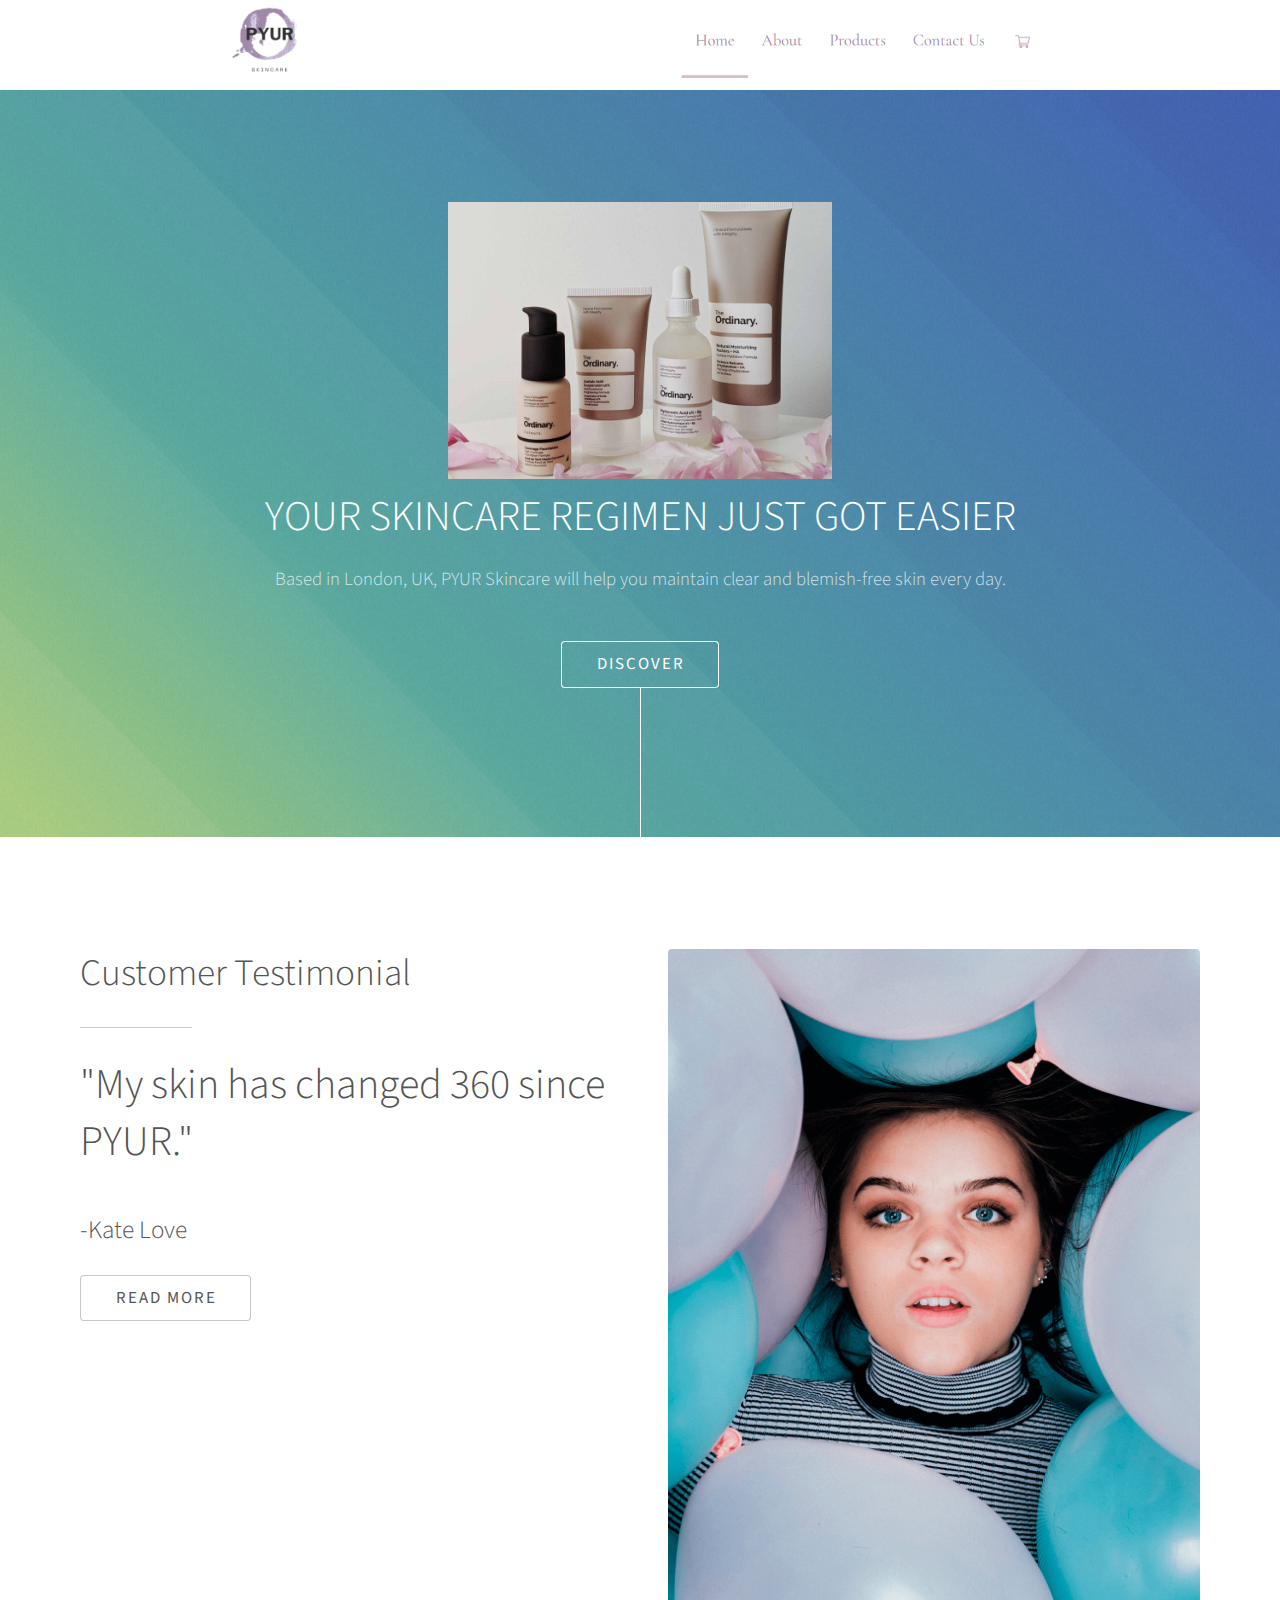
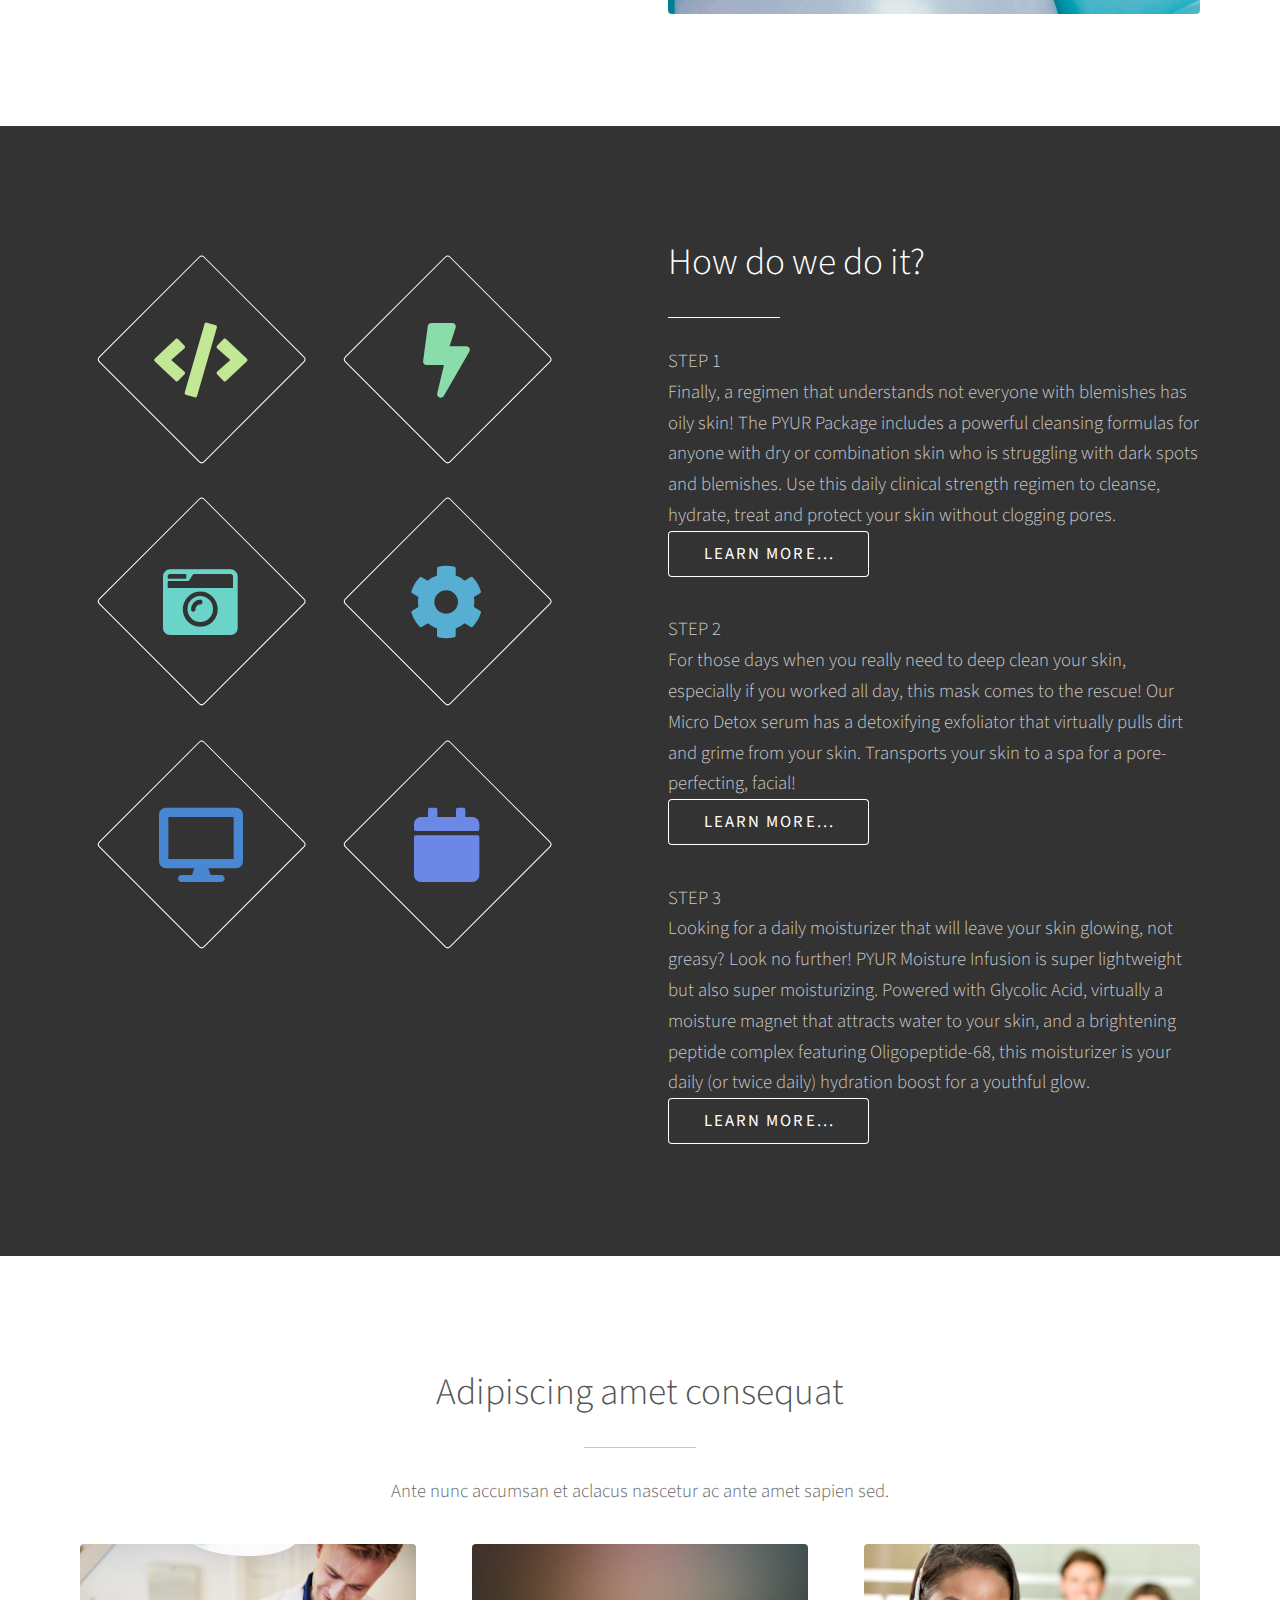
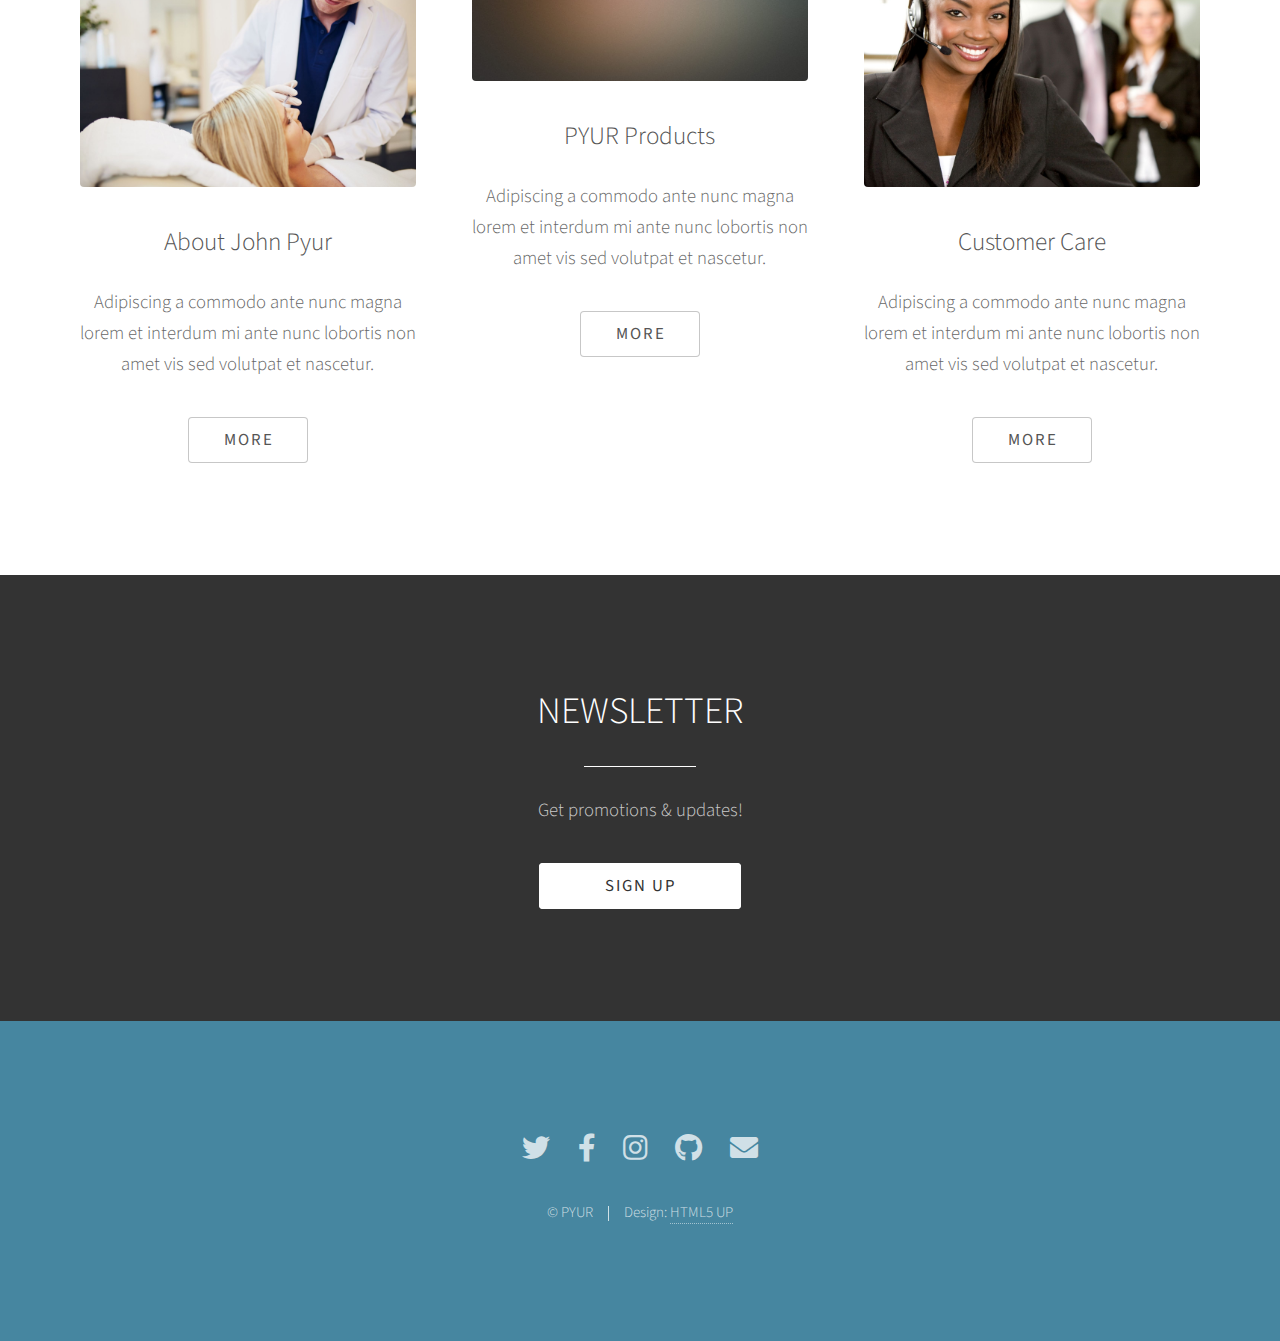
==== commit 97217cab: "updates template" ====
--- a/index.html
+++ b/index.html
@@ -1,636 +1,475 @@
 <!DOCTYPE HTML>
 <!--
-	Future Imperfect by HTML5 UP
+	Photon by HTML5 UP
 	html5up.net | @ajlkn
 	Free for personal and commercial use under the CCA 3.0 license (html5up.net/license)
 -->
 <html>
 	<head>
-		<title>Future Imperfect by HTML5 UP</title>
+		<title>Photon by HTML5 UP</title>
 		<meta charset="utf-8" />
 		<meta name="viewport" content="width=device-width, initial-scale=1, user-scalable=no" />
 		<link rel="stylesheet" href="assets/css/main.css" />
+		<noscript><link rel="stylesheet" href="assets/css/noscript.css" /></noscript>
 	</head>
+	<img src="images/header2.jpg" width=100% % alt="" />
 	<body class="is-preload">
 
-		<!-- Wrapper -->
-			<div id="wrapper">
-
-				<!-- Header -->
-					<header id="header">
-						<h1><a href="index.html">Future Imperfect</a></h1>
-						<nav class="links">
-							<ul>
-								<li><a href="#">Lorem</a></li>
-								<li><a href="#">Ipsum</a></li>
-								<li><a href="#">Feugiat</a></li>
-								<li><a href="#">Tempus</a></li>
-								<li><a href="#">Adipiscing</a></li>
+		<!-- Header -->
+		
+			<section id="header">
+				<div class="inner">
+				
+					<img src="images/bigpic.jpg" width=30% % alt="" />
+					<h1>YOUR SKINCARE REGIMEN JUST GOT EASIER</h1>
+					<p>
+						Based in London, UK, PYUR Skincare will help you maintain clear and blemish-free skin every day.</p>
+					<ul class="actions special">
+						<li><a href="#one" class="button scrolly">Discover</a></li>
+					</ul>
+				</div>
+			</section>
+
+		<!-- One -->
+			<section id="one" class="main style1">
+				<div class="container">
+					<div class="row gtr-150">
+						<div class="col-6 col-12-medium">
+							<header class="major">
+								<h2>Customer Testimonial</h2>
+							</header>
+							<h1> "My skin has changed 360 since PYUR."</h1>
+							<h3>-Kate Love</h3> <a href="#two" class="button scrolly">Read more</a>
+						</div>
+						<div class="col-6 col-12-medium imp-medium">
+							<span class="image fit"><img src="images/girl.png" alt="" /></span>
+						</div>
+					</div>
+				</div>
+			</section>
+
+		<!-- Two -->
+			<section id="two" class="main style2">
+				<div class="container">
+					<div class="row gtr-150">
+						<div class="col-6 col-12-medium">
+							<ul class="major-icons">
+								<li><span class="icon solid style1 major fa-code"></span></li>
+								<li><span class="icon solid style2 major fa-bolt"></span></li>
+								<li><span class="icon solid style3 major fa-camera-retro"></span></li>
+								<li><span class="icon solid style4 major fa-cog"></span></li>
+								<li><span class="icon solid style5 major fa-desktop"></span></li>
+								<li><span class="icon solid style6 major fa-calendar"></span></li>
 							</ul>
-						</nav>
-						<nav class="main">
-							<ul>
-								<li class="search">
-									<a class="fa-search" href="#search">Search</a>
-									<form id="search" method="get" action="#">
-										<input type="text" name="query" placeholder="Search" />
-									</form>
-								</li>
-								<li class="menu">
-									<a class="fa-bars" href="#menu">Menu</a>
-								</li>
+						</div>
+						<div class="col-6 col-12-medium">
+							<header class="major">
+								<h2>How do we do it?</h2>
+									
+							</header>
+							<p>STEP 1<br>
+								Finally, a regimen that understands not everyone with blemishes has oily skin! The PYUR Package includes a powerful cleansing formulas for anyone with dry or combination skin who is struggling with dark spots and blemishes. Use this daily clinical strength regimen to cleanse, hydrate, treat and protect your skin without clogging pores.
+								
+								<br> <a href="#two" class="button scrolly"> Learn more...</a>              </p>
+							<p>STEP 2<br>
+								For those days when you really need to deep clean your skin, especially if you worked all day, this mask comes to the rescue!
+								
+								Our Micro Detox serum has a detoxifying exfoliator that virtually pulls dirt and grime from your skin.
+								
+								Transports your skin to a spa for a pore-perfecting, facial!<br> <a href="#two" class="button scrolly"> Learn more...</a>              </p>
+							<p>STEP 3<br>
+								Looking for a daily moisturizer that will leave your skin glowing, not greasy? Look no further! PYUR Moisture Infusion is super lightweight but also super moisturizing. Powered with Glycolic Acid, virtually a moisture magnet that attracts water to your skin, and a brightening peptide complex featuring Oligopeptide-68, this moisturizer is your daily (or twice daily) hydration boost for a youthful glow.
+								<br> <a href="#two" class="button scrolly"> Learn more...</a>              </p>
+							</div>
+					</div>
+				</div>
+			</section>
+
+		<!-- Three -->
+			<section id="three" class="main style1 special">
+				<div class="container">
+					<header class="major">
+						<h2>Adipiscing amet consequat</h2>
+					</header>
+					<p>Ante nunc accumsan et aclacus nascetur ac ante amet sapien sed.</p>
+					<div class="row gtr-150">
+						<div class="col-4 col-12-medium">
+							<span class="image fit"><img src="images/pic02.jpg" alt="" /></span>
+							<h3>About John Pyur</h3>
+							<p>Adipiscing a commodo ante nunc magna lorem et interdum mi ante nunc lobortis non amet vis sed volutpat et nascetur.</p>
+							<ul class="actions special">
+								<li><a href="#" class="button">More</a></li>
 							</ul>
-						</nav>
+						</div>
+						<div class="col-4 col-12-medium">
+							<span class="image fit"><img src="images/pic03.jpg" alt="" /></span>
+							<h3>PYUR Products</h3>
+							<p>Adipiscing a commodo ante nunc magna lorem et interdum mi ante nunc lobortis non amet vis sed volutpat et nascetur.</p>
+							<ul class="actions special">
+								<li><a href="#" class="button">More</a></li>
+							</ul>
+						</div>
+						<div class="col-4 col-12-medium">
+							<span class="image fit"><img src="images/pic04.jpg" alt="" /></span>
+							<h3>Customer Care</h3>
+							<p>Adipiscing a commodo ante nunc magna lorem et interdum mi ante nunc lobortis non amet vis sed volutpat et nascetur.</p>
+							<ul class="actions special">
+								<li><a href="#" class="button">More</a></li>
+							</ul>
+						</div>
+					</div>
+				</div>
+			</section>
+
+		<!-- Four -->
+			<section id="four" class="main style2 special">
+				<div class="container">
+					<header class="major">
+						<h2>NEWSLETTER</h2>
 					</header>
-
-				<!-- Menu -->
-					<section id="menu">
-
-						<!-- Search -->
-							<section>
-								<form class="search" method="get" action="#">
-									<input type="text" name="query" placeholder="Search" />
-								</form>
-							</section>
-
-						<!-- Links -->
-							<section>
-								<ul class="links">
-									<li>
-										<a href="#">
-											<h3>Lorem ipsum</h3>
-											<p>Feugiat tempus veroeros dolor</p>
-										</a>
-									</li>
-									<li>
-										<a href="#">
-											<h3>Dolor sit amet</h3>
-											<p>Sed vitae justo condimentum</p>
-										</a>
-									</li>
-									<li>
-										<a href="#">
-											<h3>Feugiat veroeros</h3>
-											<p>Phasellus sed ultricies mi congue</p>
-										</a>
-									</li>
-									<li>
-										<a href="#">
-											<h3>Etiam sed consequat</h3>
-											<p>Porta lectus amet ultricies</p>
-										</a>
-									</li>
-								</ul>
-							</section>
-
-						<!-- Actions -->
-							<section>
-								<ul class="actions stacked">
-									<li><a href="#" class="button large fit">Log In</a></li>
-								</ul>
-							</section>
-
-					</section>
-
-				<!-- Main -->
-					<div id="main">
-
-						<!-- Post -->
-							<article class="post">
-								<header>
-									<div class="title">
-										<h2><a href="single.html">Magna sed adipiscing</a></h2>
-										<p>Lorem ipsum dolor amet nullam consequat etiam feugiat</p>
-									</div>
-									<div class="meta">
-										<time class="published" datetime="2015-11-01">November 1, 2015</time>
-										<a href="#" class="author"><span class="name">Jane Doe</span><img src="images/avatar.jpg" alt="" /></a>
-									</div>
-								</header>
-								<a href="single.html" class="image featured"><img src="images/pic01.jpg" alt="" /></a>
-								<p>Mauris neque quam, fermentum ut nisl vitae, convallis maximus nisl. Sed mattis nunc id lorem euismod placerat. Vivamus porttitor magna enim, ac accumsan tortor cursus at. Phasellus sed ultricies mi non congue ullam corper. Praesent tincidunt sed tellus ut rutrum. Sed vitae justo condimentum, porta lectus vitae, ultricies congue gravida diam non fringilla.</p>
-								<footer>
-									<ul class="actions">
-										<li><a href="single.html" class="button large">Continue Reading</a></li>
-									</ul>
-									<ul class="stats">
-										<li><a href="#">General</a></li>
-										<li><a href="#" class="icon solid fa-heart">28</a></li>
-										<li><a href="#" class="icon solid fa-comment">128</a></li>
-									</ul>
-								</footer>
-							</article>
-
-						<!-- Post -->
-							<article class="post">
-								<header>
-									<div class="title">
-										<h2><a href="single.html">Ultricies sed magna euismod enim vitae gravida</a></h2>
-										<p>Lorem ipsum dolor amet nullam consequat etiam feugiat</p>
-									</div>
-									<div class="meta">
-										<time class="published" datetime="2015-10-25">October 25, 2015</time>
-										<a href="#" class="author"><span class="name">Jane Doe</span><img src="images/avatar.jpg" alt="" /></a>
-									</div>
-								</header>
-								<a href="single.html" class="image featured"><img src="images/pic02.jpg" alt="" /></a>
-								<p>Mauris neque quam, fermentum ut nisl vitae, convallis maximus nisl. Sed mattis nunc id lorem euismod placerat. Vivamus porttitor magna enim, ac accumsan tortor cursus at. Phasellus sed ultricies mi non congue ullam corper.</p>
-								<footer>
-									<ul class="actions">
-										<li><a href="single.html" class="button large">Continue Reading</a></li>
-									</ul>
-									<ul class="stats">
-										<li><a href="#">General</a></li>
-										<li><a href="#" class="icon solid fa-heart">28</a></li>
-										<li><a href="#" class="icon solid fa-comment">128</a></li>
-									</ul>
-								</footer>
-							</article>
-
-						<!-- Post -->
-							<article class="post">
-								<header>
-									<div class="title">
-										<h2><a href="single.html">Euismod et accumsan</a></h2>
-										<p>Lorem ipsum dolor amet nullam consequat etiam feugiat</p>
-									</div>
-									<div class="meta">
-										<time class="published" datetime="2015-10-22">October 22, 2015</time>
-										<a href="#" class="author"><span class="name">Jane Doe</span><img src="images/avatar.jpg" alt="" /></a>
-									</div>
-								</header>
-								<a href="single.html" class="image featured"><img src="images/pic03.jpg" alt="" /></a>
-								<p>Mauris neque quam, fermentum ut nisl vitae, convallis maximus nisl. Sed mattis nunc id lorem euismod placerat. Vivamus porttitor magna enim, ac accumsan tortor cursus at. Phasellus sed ultricies mi non congue ullam corper. Praesent tincidunt sed tellus ut rutrum. Sed vitae justo condimentum, porta lectus vitae, ultricies congue gravida diam non fringilla. Cras vehicula tellus eu ligula viverra, ac fringilla turpis suscipit. Quisque vestibulum rhoncus ligula.</p>
-								<footer>
-									<ul class="actions">
-										<li><a href="single.html" class="button large">Continue Reading</a></li>
-									</ul>
-									<ul class="stats">
-										<li><a href="#">General</a></li>
-										<li><a href="#" class="icon solid fa-heart">28</a></li>
-										<li><a href="#" class="icon solid fa-comment">128</a></li>
-									</ul>
-								</footer>
-							</article>
-
-						<!-- Post -->
-						<!--
-							<article class="post">
-								<header>
-									<div class="title">
-										<h2><a href="#">Elements</a></h2>
-										<p>Lorem ipsum dolor amet nullam consequat etiam feugiat</p>
-									</div>
-									<div class="meta">
-										<time class="published" datetime="2015-10-18">October 18, 2015</time>
-										<a href="#" class="author"><span class="name">Jane Doe</span><img src="images/avatar.jpg" alt="" /></a>
-									</div>
-								</header>
-
-								<section>
-									<h3>Text</h3>
-									<p>This is <b>bold</b> and this is <strong>strong</strong>. This is <i>italic</i> and this is <em>emphasized</em>.
-									This is <sup>superscript</sup> text and this is <sub>subscript</sub> text.
-									This is <u>underlined</u> and this is code: <code>for (;;) { ... }</code>. Finally, <a href="#">this is a link</a>.</p>
-									<hr />
-									<p>Nunc lacinia ante nunc ac lobortis. Interdum adipiscing gravida odio porttitor sem non mi integer non faucibus ornare mi ut ante amet placerat aliquet. Volutpat eu sed ante lacinia sapien lorem accumsan varius montes viverra nibh in adipiscing blandit tempus accumsan.</p>
-									<hr />
-									<h2>Heading Level 2</h2>
-									<h3>Heading Level 3</h3>
-									<h4>Heading Level 4</h4>
-									<hr />
-									<h4>Blockquote</h4>
-									<blockquote>Fringilla nisl. Donec accumsan interdum nisi, quis tincidunt felis sagittis eget tempus euismod. Vestibulum ante ipsum primis in faucibus vestibulum. Blandit adipiscing eu felis iaculis volutpat ac adipiscing accumsan faucibus. Vestibulum ante ipsum primis in faucibus lorem ipsum dolor sit amet nullam adipiscing eu felis.</blockquote>
-									<h4>Preformatted</h4>
-									<pre><code>i = 0;
+					<p>Get promotions & updates!</p>
+					<ul class="actions special">
+						<li><a href="#" class="button wide primary">Sign Up</a></li>
+				
+					</ul>
+				</div>
+			</section>
+
+		<!-- Five -->
+		<!--
+			<section id="five" class="main style1">
+				<div class="container">
+					<header class="major special">
+						<h2>Elements</h2>
+					</header>
+
+					<section>
+						<h4>Text</h4>
+						<p>This is <b>bold</b> and this is <strong>strong</strong>. This is <i>italic</i> and this is <em>emphasized</em>.
+						This is <sup>superscript</sup> text and this is <sub>subscript</sub> text.
+						This is <u>underlined</u> and this is code: <code>for (;;) { ... }</code>. Finally, <a href="#">this is a link</a>.</p>
+						<hr />
+						<header>
+							<h4>Heading with a Subtitle</h4>
+							<p>Lorem ipsum dolor sit amet nullam id egestas urna aliquam</p>
+						</header>
+						<p>Nunc lacinia ante nunc ac lobortis. Interdum adipiscing gravida odio porttitor sem non mi integer non faucibus ornare mi ut ante amet placerat aliquet. Volutpat eu sed ante lacinia sapien lorem accumsan varius montes viverra nibh in adipiscing blandit tempus accumsan.</p>
+						<header>
+							<h5>Heading with a Subtitle</h5>
+							<p>Lorem ipsum dolor sit amet nullam id egestas urna aliquam</p>
+						</header>
+						<p>Nunc lacinia ante nunc ac lobortis. Interdum adipiscing gravida odio porttitor sem non mi integer non faucibus ornare mi ut ante amet placerat aliquet. Volutpat eu sed ante lacinia sapien lorem accumsan varius montes viverra nibh in adipiscing blandit tempus accumsan.</p>
+						<hr />
+						<h2>Heading Level 2</h2>
+						<h3>Heading Level 3</h3>
+						<h4>Heading Level 4</h4>
+						<h5>Heading Level 5</h5>
+						<h6>Heading Level 6</h6>
+						<hr />
+						<h5>Blockquote</h5>
+						<blockquote>Fringilla nisl. Donec accumsan interdum nisi, quis tincidunt felis sagittis eget tempus euismod. Vestibulum ante ipsum primis in faucibus vestibulum. Blandit adipiscing eu felis iaculis volutpat ac adipiscing accumsan faucibus. Vestibulum ante ipsum primis in faucibus lorem ipsum dolor sit amet nullam adipiscing eu felis.</blockquote>
+						<h5>Preformatted</h5>
+						<pre><code>i = 0;
 
 while (!deck.isInOrder()) {
-  print 'Iteration ' + i;
-  deck.shuffle();
-  i++;
+print 'Iteration ' + i;
+deck.shuffle();
+i++;
 }
 
 print 'It took ' + i + ' iterations to sort the deck.';</code></pre>
-								</section>
-
-								<section>
-									<h3>Lists</h3>
-									<div class="row">
-										<div class="col-6 col-12-medium">
-											<h4>Unordered</h4>
-											<ul>
-												<li>Dolor pulvinar etiam.</li>
-												<li>Sagittis adipiscing.</li>
-												<li>Felis enim feugiat.</li>
-											</ul>
-											<h4>Alternate</h4>
-											<ul class="alt">
-												<li>Dolor pulvinar etiam.</li>
-												<li>Sagittis adipiscing.</li>
-												<li>Felis enim feugiat.</li>
-											</ul>
-										</div>
-										<div class="col-6 col-12-medium">
-											<h4>Ordered</h4>
-											<ol>
-												<li>Dolor pulvinar etiam.</li>
-												<li>Etiam vel felis viverra.</li>
-												<li>Felis enim feugiat.</li>
-												<li>Dolor pulvinar etiam.</li>
-												<li>Etiam vel felis lorem.</li>
-												<li>Felis enim et feugiat.</li>
-											</ol>
-											<h4>Icons</h4>
-											<ul class="icons">
-												<li><a href="#" class="icon brands fa-twitter"><span class="label">Twitter</span></a></li>
-												<li><a href="#" class="icon brands fa-facebook-f"><span class="label">Facebook</span></a></li>
-												<li><a href="#" class="icon brands fa-instagram"><span class="label">Instagram</span></a></li>
-												<li><a href="#" class="icon brands fa-github"><span class="label">Github</span></a></li>
-											</ul>
-										</div>
-									</div>
-									<h3>Actions</h3>
-									<div class="row">
-										<div class="col-6 col-12-medium">
-											<ul class="actions">
-												<li><a href="#" class="button">Default</a></li>
-												<li><a href="#" class="button">Default</a></li>
-												<li><a href="#" class="button">Default</a></li>
-											</ul>
-											<ul class="actions small">
-												<li><a href="#" class="button small">Small</a></li>
-												<li><a href="#" class="button small">Small</a></li>
-												<li><a href="#" class="button small">Small</a></li>
-											</ul>
-											<ul class="actions stacked">
-												<li><a href="#" class="button">Default</a></li>
-												<li><a href="#" class="button">Default</a></li>
-												<li><a href="#" class="button">Default</a></li>
-											</ul>
-											<ul class="actions stacked">
-												<li><a href="#" class="button small">Small</a></li>
-												<li><a href="#" class="button small">Small</a></li>
-												<li><a href="#" class="button small">Small</a></li>
-											</ul>
-										</div>
-										<div class="col-6 col-12-medium">
-											<ul class="actions stacked">
-												<li><a href="#" class="button fit">Default</a></li>
-												<li><a href="#" class="button fit">Default</a></li>
-											</ul>
-											<ul class="actions stacked">
-												<li><a href="#" class="button small fit">Small</a></li>
-												<li><a href="#" class="button small fit">Small</a></li>
-											</ul>
-										</div>
-									</div>
-								</section>
-
-								<section>
-									<h3>Table</h3>
-									<h4>Default</h4>
-									<div class="table-wrapper">
-										<table>
-											<thead>
-												<tr>
-													<th>Name</th>
-													<th>Description</th>
-													<th>Price</th>
-												</tr>
-											</thead>
-											<tbody>
-												<tr>
-													<td>Item One</td>
-													<td>Ante turpis integer aliquet porttitor.</td>
-													<td>29.99</td>
-												</tr>
-												<tr>
-													<td>Item Two</td>
-													<td>Vis ac commodo adipiscing arcu aliquet.</td>
-													<td>19.99</td>
-												</tr>
-												<tr>
-													<td>Item Three</td>
-													<td> Morbi faucibus arcu accumsan lorem.</td>
-													<td>29.99</td>
-												</tr>
-												<tr>
-													<td>Item Four</td>
-													<td>Vitae integer tempus condimentum.</td>
-													<td>19.99</td>
-												</tr>
-												<tr>
-													<td>Item Five</td>
-													<td>Ante turpis integer aliquet porttitor.</td>
-													<td>29.99</td>
-												</tr>
-											</tbody>
-											<tfoot>
-												<tr>
-													<td colspan="2"></td>
-													<td>100.00</td>
-												</tr>
-											</tfoot>
-										</table>
-									</div>
-
-									<h4>Alternate</h4>
-									<div class="table-wrapper">
-										<table class="alt">
-											<thead>
-												<tr>
-													<th>Name</th>
-													<th>Description</th>
-													<th>Price</th>
-												</tr>
-											</thead>
-											<tbody>
-												<tr>
-													<td>Item One</td>
-													<td>Ante turpis integer aliquet porttitor.</td>
-													<td>29.99</td>
-												</tr>
-												<tr>
-													<td>Item Two</td>
-													<td>Vis ac commodo adipiscing arcu aliquet.</td>
-													<td>19.99</td>
-												</tr>
-												<tr>
-													<td>Item Three</td>
-													<td> Morbi faucibus arcu accumsan lorem.</td>
-													<td>29.99</td>
-												</tr>
-												<tr>
-													<td>Item Four</td>
-													<td>Vitae integer tempus condimentum.</td>
-													<td>19.99</td>
-												</tr>
-												<tr>
-													<td>Item Five</td>
-													<td>Ante turpis integer aliquet porttitor.</td>
-													<td>29.99</td>
-												</tr>
-											</tbody>
-											<tfoot>
-												<tr>
-													<td colspan="2"></td>
-													<td>100.00</td>
-												</tr>
-											</tfoot>
-										</table>
-									</div>
-								</section>
-
-								<section>
-									<h3>Buttons</h3>
-									<ul class="actions">
-										<li><a href="#" class="button large">Large</a></li>
-										<li><a href="#" class="button">Default</a></li>
-										<li><a href="#" class="button small">Small</a></li>
-									</ul>
-									<ul class="actions fit">
-										<li><a href="#" class="button fit">Fit</a></li>
-										<li><a href="#" class="button fit">Fit</a></li>
-										<li><a href="#" class="button fit">Fit</a></li>
-									</ul>
-									<ul class="actions fit small">
-										<li><a href="#" class="button fit small">Fit + Small</a></li>
-										<li><a href="#" class="button fit small">Fit + Small</a></li>
-										<li><a href="#" class="button fit small">Fit + Small</a></li>
-									</ul>
-									<ul class="actions">
-										<li><a href="#" class="button icon solid fa-download">Icon</a></li>
-										<li><a href="#" class="button icon solid fa-upload">Icon</a></li>
-										<li><a href="#" class="button icon solid fa-save">Icon</a></li>
-									</ul>
-									<ul class="actions">
-										<li><span class="button disabled">Disabled</span></li>
-										<li><span class="button disabled icon solid fa-download">Disabled</span></li>
-									</ul>
-								</section>
-
-								<section>
-									<h3>Form</h3>
-									<form method="post" action="#">
-										<div class="row gtr-uniform">
-											<div class="col-6 col-12-xsmall">
-												<input type="text" name="demo-name" id="demo-name" value="" placeholder="Name" />
-											</div>
-											<div class="col-6 col-12-xsmall">
-												<input type="email" name="demo-email" id="demo-email" value="" placeholder="Email" />
-											</div>
-											<div class="col-12">
-												<select name="demo-category" id="demo-category">
-													<option value="">- Category -</option>
-													<option value="1">Manufacturing</option>
-													<option value="1">Shipping</option>
-													<option value="1">Administration</option>
-													<option value="1">Human Resources</option>
-												</select>
-											</div>
-											<div class="col-4 col-12-small">
-												<input type="radio" id="demo-priority-low" name="demo-priority" checked>
-												<label for="demo-priority-low">Low</label>
-											</div>
-											<div class="col-4 col-12-small">
-												<input type="radio" id="demo-priority-normal" name="demo-priority">
-												<label for="demo-priority-normal">Normal</label>
-											</div>
-											<div class="col-4 col-12-small">
-												<input type="radio" id="demo-priority-high" name="demo-priority">
-												<label for="demo-priority-high">High</label>
-											</div>
-											<div class="col-6 col-12-small">
-												<input type="checkbox" id="demo-copy" name="demo-copy">
-												<label for="demo-copy">Email me a copy</label>
-											</div>
-											<div class="col-6 col-12-small">
-												<input type="checkbox" id="demo-human" name="demo-human" checked>
-												<label for="demo-human">Not a robot</label>
-											</div>
-											<div class="col-12">
-												<textarea name="demo-message" id="demo-message" placeholder="Enter your message" rows="6"></textarea>
-											</div>
-											<div class="col-12">
-												<ul class="actions">
-													<li><input type="submit" value="Send Message" /></li>
-													<li><input type="reset" value="Reset" /></li>
-												</ul>
-											</div>
-										</div>
-									</form>
-								</section>
-
-								<section>
-									<h3>Image</h3>
-									<h4>Fit</h4>
-									<div class="box alt">
-										<div class="row gtr-uniform">
-											<div class="col-12"><span class="image fit"><img src="images/pic02.jpg" alt="" /></span></div>
-											<div class="col-4"><span class="image fit"><img src="images/pic04.jpg" alt="" /></span></div>
-											<div class="col-4"><span class="image fit"><img src="images/pic05.jpg" alt="" /></span></div>
-											<div class="col-4"><span class="image fit"><img src="images/pic06.jpg" alt="" /></span></div>
-											<div class="col-4"><span class="image fit"><img src="images/pic06.jpg" alt="" /></span></div>
-											<div class="col-4"><span class="image fit"><img src="images/pic04.jpg" alt="" /></span></div>
-											<div class="col-4"><span class="image fit"><img src="images/pic05.jpg" alt="" /></span></div>
-											<div class="col-4"><span class="image fit"><img src="images/pic05.jpg" alt="" /></span></div>
-											<div class="col-4"><span class="image fit"><img src="images/pic06.jpg" alt="" /></span></div>
-											<div class="col-4"><span class="image fit"><img src="images/pic04.jpg" alt="" /></span></div>
-										</div>
-									</div>
-									<h4>Left &amp; Right</h4>
-									<p><span class="image left"><img src="images/pic07.jpg" alt="" /></span>Fringilla nisl. Donec accumsan interdum nisi, quis tincidunt felis sagittis eget. tempus euismod. Vestibulum ante ipsum primis in faucibus vestibulum. Blandit adipiscing eu felis iaculis volutpat ac adipiscing accumsan eu faucibus. Integer ac pellentesque praesent tincidunt felis sagittis eget. tempus euismod. Vestibulum ante ipsum primis in faucibus vestibulum. Blandit adipiscing eu felis iaculis volutpat ac adipiscing accumsan eu faucibus. Integer ac pellentesque praesent. Donec accumsan interdum nisi, quis tincidunt felis sagittis eget. tempus euismod. Vestibulum ante ipsum primis in faucibus vestibulum. Blandit adipiscing eu felis iaculis volutpat ac adipiscing accumsan eu faucibus. Integer ac pellentesque praesent tincidunt felis sagittis eget. tempus euismod. Vestibulum ante ipsum primis in faucibus vestibulum. Blandit adipiscing eu felis iaculis volutpat ac adipiscing accumsan eu faucibus. Integer ac pellentesque praesent. Blandit adipiscing eu felis iaculis volutpat ac adipiscing accumsan eu faucibus. Integer ac pellentesque praesent tincidunt felis sagittis eget. tempus euismod. Vestibulum ante ipsum primis in faucibus vestibulum. Blandit adipiscing eu felis iaculis volutpat ac adipiscing accumsan eu faucibus. Integer ac pellentesque praesent.</p>
-									<p><span class="image right"><img src="images/pic04.jpg" alt="" /></span>Fringilla nisl. Donec accumsan interdum nisi, quis tincidunt felis sagittis eget. tempus euismod. Vestibulum ante ipsum primis in faucibus vestibulum. Blandit adipiscing eu felis iaculis volutpat ac adipiscing accumsan eu faucibus. Integer ac pellentesque praesent tincidunt felis sagittis eget. tempus euismod. Vestibulum ante ipsum primis in faucibus vestibulum. Blandit adipiscing eu felis iaculis volutpat ac adipiscing accumsan eu faucibus. Integer ac pellentesque praesent. Donec accumsan interdum nisi, quis tincidunt felis sagittis eget. tempus euismod. Vestibulum ante ipsum primis in faucibus vestibulum. Blandit adipiscing eu felis iaculis volutpat ac adipiscing accumsan eu faucibus. Integer ac pellentesque praesent tincidunt felis sagittis eget. tempus euismod. Vestibulum ante ipsum primis in faucibus vestibulum. Blandit adipiscing eu felis iaculis volutpat ac adipiscing accumsan eu faucibus. Integer ac pellentesque praesent. Blandit adipiscing eu felis iaculis volutpat ac adipiscing accumsan eu faucibus. Integer ac pellentesque praesent tincidunt felis sagittis eget. tempus euismod. Vestibulum ante ipsum primis in faucibus vestibulum. Blandit adipiscing eu felis iaculis volutpat ac adipiscing accumsan eu faucibus. Integer ac pellentesque praesent.</p>
-								</section>
-
-							</article>
-						-->
-
-						<!-- Pagination -->
-							<ul class="actions pagination">
-								<li><a href="" class="disabled button large previous">Previous Page</a></li>
-								<li><a href="#" class="button large next">Next Page</a></li>
-							</ul>
-
-					</div>
-
-				<!-- Sidebar -->
-					<section id="sidebar">
-
-						<!-- Intro -->
-							<section id="intro">
-								<a href="#" class="logo"><img src="images/logo.jpg" alt="" /></a>
-								<header>
-									<h2>Future Imperfect</h2>
-									<p>Another fine responsive site template by <a href="http://html5up.net">HTML5 UP</a></p>
-								</header>
-							</section>
-
-						<!-- Mini Posts -->
-							<section>
-								<div class="mini-posts">
-
-									<!-- Mini Post -->
-										<article class="mini-post">
-											<header>
-												<h3><a href="single.html">Vitae sed condimentum</a></h3>
-												<time class="published" datetime="2015-10-20">October 20, 2015</time>
-												<a href="#" class="author"><img src="images/avatar.jpg" alt="" /></a>
-											</header>
-											<a href="single.html" class="image"><img src="images/pic04.jpg" alt="" /></a>
-										</article>
-
-									<!-- Mini Post -->
-										<article class="mini-post">
-											<header>
-												<h3><a href="single.html">Rutrum neque accumsan</a></h3>
-												<time class="published" datetime="2015-10-19">October 19, 2015</time>
-												<a href="#" class="author"><img src="images/avatar.jpg" alt="" /></a>
-											</header>
-											<a href="single.html" class="image"><img src="images/pic05.jpg" alt="" /></a>
-										</article>
-
-									<!-- Mini Post -->
-										<article class="mini-post">
-											<header>
-												<h3><a href="single.html">Odio congue mattis</a></h3>
-												<time class="published" datetime="2015-10-18">October 18, 2015</time>
-												<a href="#" class="author"><img src="images/avatar.jpg" alt="" /></a>
-											</header>
-											<a href="single.html" class="image"><img src="images/pic06.jpg" alt="" /></a>
-										</article>
-
-									<!-- Mini Post -->
-										<article class="mini-post">
-											<header>
-												<h3><a href="single.html">Enim nisl veroeros</a></h3>
-												<time class="published" datetime="2015-10-17">October 17, 2015</time>
-												<a href="#" class="author"><img src="images/avatar.jpg" alt="" /></a>
-											</header>
-											<a href="single.html" class="image"><img src="images/pic07.jpg" alt="" /></a>
-										</article>
-
-								</div>
-							</section>
-
-						<!-- Posts List -->
-							<section>
-								<ul class="posts">
-									<li>
-										<article>
-											<header>
-												<h3><a href="single.html">Lorem ipsum fermentum ut nisl vitae</a></h3>
-												<time class="published" datetime="2015-10-20">October 20, 2015</time>
-											</header>
-											<a href="single.html" class="image"><img src="images/pic08.jpg" alt="" /></a>
-										</article>
-									</li>
-									<li>
-										<article>
-											<header>
-												<h3><a href="single.html">Convallis maximus nisl mattis nunc id lorem</a></h3>
-												<time class="published" datetime="2015-10-15">October 15, 2015</time>
-											</header>
-											<a href="single.html" class="image"><img src="images/pic09.jpg" alt="" /></a>
-										</article>
-									</li>
-									<li>
-										<article>
-											<header>
-												<h3><a href="single.html">Euismod amet placerat vivamus porttitor</a></h3>
-												<time class="published" datetime="2015-10-10">October 10, 2015</time>
-											</header>
-											<a href="single.html" class="image"><img src="images/pic10.jpg" alt="" /></a>
-										</article>
-									</li>
-									<li>
-										<article>
-											<header>
-												<h3><a href="single.html">Magna enim accumsan tortor cursus ultricies</a></h3>
-												<time class="published" datetime="2015-10-08">October 8, 2015</time>
-											</header>
-											<a href="single.html" class="image"><img src="images/pic11.jpg" alt="" /></a>
-										</article>
-									</li>
-									<li>
-										<article>
-											<header>
-												<h3><a href="single.html">Congue ullam corper lorem ipsum dolor</a></h3>
-												<time class="published" datetime="2015-10-06">October 7, 2015</time>
-											</header>
-											<a href="single.html" class="image"><img src="images/pic12.jpg" alt="" /></a>
-										</article>
-									</li>
-								</ul>
-							</section>
-
-						<!-- About -->
-							<section class="blurb">
-								<h2>About</h2>
-								<p>Mauris neque quam, fermentum ut nisl vitae, convallis maximus nisl. Sed mattis nunc id lorem euismod amet placerat. Vivamus porttitor magna enim, ac accumsan tortor cursus at phasellus sed ultricies.</p>
-								<ul class="actions">
-									<li><a href="#" class="button">Learn More</a></li>
-								</ul>
-							</section>
-
-						<!-- Footer -->
-							<section id="footer">
+					</section>
+
+					<section>
+						<h4>Lists</h4>
+						<div class="row">
+							<div class="col-6 col-12-medium">
+								<h5>Unordered</h5>
+								<ul>
+									<li>Dolor pulvinar etiam.</li>
+									<li>Sagittis adipiscing.</li>
+									<li>Felis enim feugiat.</li>
+								</ul>
+								<h5>Alternate</h5>
+								<ul class="alt">
+									<li>Dolor pulvinar etiam.</li>
+									<li>Sagittis adipiscing.</li>
+									<li>Felis enim feugiat.</li>
+								</ul>
+							</div>
+							<div class="col-6 col-12-medium">
+								<h5>Ordered</h5>
+								<ol>
+									<li>Dolor pulvinar etiam.</li>
+									<li>Etiam vel felis viverra.</li>
+									<li>Felis enim feugiat.</li>
+									<li>Dolor pulvinar etiam.</li>
+									<li>Etiam vel felis lorem.</li>
+									<li>Felis enim et feugiat.</li>
+								</ol>
+								<h5>Icons</h5>
 								<ul class="icons">
 									<li><a href="#" class="icon brands fa-twitter"><span class="label">Twitter</span></a></li>
 									<li><a href="#" class="icon brands fa-facebook-f"><span class="label">Facebook</span></a></li>
 									<li><a href="#" class="icon brands fa-instagram"><span class="label">Instagram</span></a></li>
-									<li><a href="#" class="icon solid fa-rss"><span class="label">RSS</span></a></li>
-									<li><a href="#" class="icon solid fa-envelope"><span class="label">Email</span></a></li>
-								</ul>
-								<p class="copyright">&copy; Untitled. Design: <a href="http://html5up.net">HTML5 UP</a>. Images: <a href="http://unsplash.com">Unsplash</a>.</p>
-							</section>
-
-					</section>
-
-			</div>
+									<li><a href="#" class="icon brands fa-github"><span class="label">Github</span></a></li>
+								</ul>
+							</div>
+						</div>
+						<h5>Actions</h5>
+						<div class="row">
+							<div class="col-6 col-12-medium">
+								<ul class="actions">
+									<li><a href="#" class="button primary">Default</a></li>
+									<li><a href="#" class="button">Default</a></li>
+								</ul>
+								<ul class="actions small">
+									<li><a href="#" class="button primary small">Small</a></li>
+									<li><a href="#" class="button small">Small</a></li>
+								</ul>
+								<ul class="actions stacked">
+									<li><a href="#" class="button primary">Default</a></li>
+									<li><a href="#" class="button">Default</a></li>
+								</ul>
+								<ul class="actions stacked">
+									<li><a href="#" class="button primary small">Small</a></li>
+									<li><a href="#" class="button small">Small</a></li>
+								</ul>
+							</div>
+							<div class="col-6 col-12-medium">
+								<ul class="actions stacked">
+									<li><a href="#" class="button primary fit">Default</a></li>
+									<li><a href="#" class="button fit">Default</a></li>
+								</ul>
+								<ul class="actions stacked">
+									<li><a href="#" class="button primary small fit">Small</a></li>
+									<li><a href="#" class="button small fit">Small</a></li>
+								</ul>
+							</div>
+						</div>
+					</section>
+
+					<section>
+						<h4>Table</h4>
+						<h5>Default</h5>
+						<div class="table-wrapper">
+							<table>
+								<thead>
+									<tr>
+										<th>Name</th>
+										<th>Description</th>
+										<th>Price</th>
+									</tr>
+								</thead>
+								<tbody>
+									<tr>
+										<td>Item One</td>
+										<td>Ante turpis integer aliquet porttitor.</td>
+										<td>29.99</td>
+									</tr>
+									<tr>
+										<td>Item Two</td>
+										<td>Vis ac commodo adipiscing arcu aliquet.</td>
+										<td>19.99</td>
+									</tr>
+									<tr>
+										<td>Item Three</td>
+										<td> Morbi faucibus arcu accumsan lorem.</td>
+										<td>29.99</td>
+									</tr>
+									<tr>
+										<td>Item Four</td>
+										<td>Vitae integer tempus condimentum.</td>
+										<td>19.99</td>
+									</tr>
+									<tr>
+										<td>Item Five</td>
+										<td>Ante turpis integer aliquet porttitor.</td>
+										<td>29.99</td>
+									</tr>
+								</tbody>
+								<tfoot>
+									<tr>
+										<td colspan="2"></td>
+										<td>100.00</td>
+									</tr>
+								</tfoot>
+							</table>
+						</div>
+
+						<h5>Alternate</h5>
+						<div class="table-wrapper">
+							<table class="alt">
+								<thead>
+									<tr>
+										<th>Name</th>
+										<th>Description</th>
+										<th>Price</th>
+									</tr>
+								</thead>
+								<tbody>
+									<tr>
+										<td>Item One</td>
+										<td>Ante turpis integer aliquet porttitor.</td>
+										<td>29.99</td>
+									</tr>
+									<tr>
+										<td>Item Two</td>
+										<td>Vis ac commodo adipiscing arcu aliquet.</td>
+										<td>19.99</td>
+									</tr>
+									<tr>
+										<td>Item Three</td>
+										<td> Morbi faucibus arcu accumsan lorem.</td>
+										<td>29.99</td>
+									</tr>
+									<tr>
+										<td>Item Four</td>
+										<td>Vitae integer tempus condimentum.</td>
+										<td>19.99</td>
+									</tr>
+									<tr>
+										<td>Item Five</td>
+										<td>Ante turpis integer aliquet porttitor.</td>
+										<td>29.99</td>
+									</tr>
+								</tbody>
+								<tfoot>
+									<tr>
+										<td colspan="2"></td>
+										<td>100.00</td>
+									</tr>
+								</tfoot>
+							</table>
+						</div>
+					</section>
+
+					<section>
+						<h4>Buttons</h4>
+						<ul class="actions">
+							<li><a href="#" class="button primary">Primary</a></li>
+							<li><a href="#" class="button">Default</a></li>
+						</ul>
+						<ul class="actions">
+							<li><a href="#" class="button large">Large</a></li>
+							<li><a href="#" class="button">Default</a></li>
+							<li><a href="#" class="button small">Small</a></li>
+						</ul>
+						<ul class="actions fit">
+							<li><a href="#" class="button fit">Fit</a></li>
+							<li><a href="#" class="button primary fit">Fit</a></li>
+							<li><a href="#" class="button fit">Fit</a></li>
+						</ul>
+						<ul class="actions fit small">
+							<li><a href="#" class="button primary fit small">Fit + Small</a></li>
+							<li><a href="#" class="button fit small">Fit + Small</a></li>
+							<li><a href="#" class="button primary fit small">Fit + Small</a></li>
+						</ul>
+						<ul class="actions">
+							<li><a href="#" class="button primary icon solid fa-download">Icon</a></li>
+							<li><a href="#" class="button icon solid fa-download">Icon</a></li>
+						</ul>
+						<ul class="actions">
+							<li><span class="button primary disabled">Disabled</span></li>
+							<li><span class="button disabled">Disabled</span></li>
+						</ul>
+					</section>
+
+					<section>
+						<h4>Form</h4>
+						<form method="post" action="#">
+							<div class="row gtr-uniform gtr-50">
+								<div class="col-6 col-12-xsmall">
+									<input type="text" name="demo-name" id="demo-name" value="" placeholder="Name" />
+								</div>
+								<div class="col-6 col-12-xsmall">
+									<input type="email" name="demo-email" id="demo-email" value="" placeholder="Email" />
+								</div>
+								<div class="col-12">
+									<select name="demo-category" id="demo-category">
+										<option value="">- Category -</option>
+										<option value="1">Manufacturing</option>
+										<option value="1">Shipping</option>
+										<option value="1">Administration</option>
+										<option value="1">Human Resources</option>
+									</select>
+								</div>
+								<div class="col-4 col-12-small">
+									<input type="radio" id="demo-priority-low" name="demo-priority" checked>
+									<label for="demo-priority-low">Low</label>
+								</div>
+								<div class="col-4 col-12-small">
+									<input type="radio" id="demo-priority-normal" name="demo-priority">
+									<label for="demo-priority-normal">Normal</label>
+								</div>
+								<div class="col-4 col-12-small">
+									<input type="radio" id="demo-priority-high" name="demo-priority">
+									<label for="demo-priority-high">High</label>
+								</div>
+								<div class="col-6 col-12-small">
+									<input type="checkbox" id="demo-copy" name="demo-copy">
+									<label for="demo-copy">Email me a copy</label>
+								</div>
+								<div class="col-6 col-12-small">
+									<input type="checkbox" id="demo-human" name="demo-human" checked>
+									<label for="demo-human">Not a robot</label>
+								</div>
+								<div class="col-12">
+									<textarea name="demo-message" id="demo-message" placeholder="Enter your message" rows="6"></textarea>
+								</div>
+								<div class="col-12">
+									<ul class="actions">
+										<li><input type="submit" value="Send Message" class="primary" /></li>
+										<li><input type="reset" value="Reset" /></li>
+									</ul>
+								</div>
+							</div>
+						</form>
+					</section>
+
+					<section>
+						<h4>Image</h4>
+						<h5>Fit</h5>
+						<div class="box alt">
+							<div class="row gtr-uniform gtr-50">
+								<div class="col-12"><span class="image fit"><img src="images/pic06.jpg" alt="" /></span></div>
+								<div class="col-4"><span class="image fit"><img src="images/pic02.jpg" alt="" /></span></div>
+								<div class="col-4"><span class="image fit"><img src="images/pic03.jpg" alt="" /></span></div>
+								<div class="col-4"><span class="image fit"><img src="images/pic04.jpg" alt="" /></span></div>
+								<div class="col-4"><span class="image fit"><img src="images/pic03.jpg" alt="" /></span></div>
+								<div class="col-4"><span class="image fit"><img src="images/pic04.jpg" alt="" /></span></div>
+								<div class="col-4"><span class="image fit"><img src="images/pic02.jpg" alt="" /></span></div>
+								<div class="col-4"><span class="image fit"><img src="images/pic04.jpg" alt="" /></span></div>
+								<div class="col-4"><span class="image fit"><img src="images/pic02.jpg" alt="" /></span></div>
+								<div class="col-4"><span class="image fit"><img src="images/pic03.jpg" alt="" /></span></div>
+							</div>
+						</div>
+						<h5>Left &amp; Right</h5>
+						<p><span class="image left"><img src="images/pic05.jpg" alt="" /></span>Fringilla nisl. Donec accumsan interdum nisi, quis tincidunt felis sagittis eget. tempus euismod. Vestibulum ante ipsum primis in faucibus vestibulum. Blandit adipiscing eu felis iaculis volutpat ac adipiscing accumsan eu faucibus. Integer ac pellentesque praesent tincidunt felis sagittis eget. tempus euismod. Vestibulum ante ipsum primis in faucibus vestibulum. Blandit adipiscing eu felis iaculis volutpat ac adipiscing accumsan eu faucibus. Integer ac pellentesque praesent. Donec accumsan interdum nisi, quis tincidunt felis sagittis eget. tempus euismod. Vestibulum ante ipsum primis in faucibus vestibulum. Blandit adipiscing eu felis iaculis volutpat ac adipiscing accumsan eu faucibus. Integer ac pellentesque praesent tincidunt felis sagittis eget. tempus euismod. Vestibulum ante ipsum primis in faucibus vestibulum. Blandit adipiscing eu felis iaculis volutpat ac adipiscing accumsan eu faucibus. Integer ac pellentesque praesent. Blandit adipiscing eu felis iaculis volutpat ac adipiscing accumsan eu faucibus. Integer ac pellentesque praesent tincidunt felis sagittis eget. tempus euismod. Vestibulum ante ipsum primis in faucibus vestibulum. Blandit adipiscing eu felis iaculis volutpat ac adipiscing accumsan eu faucibus. Integer ac pellentesque praesent.</p>
+						<p><span class="image right"><img src="images/pic05.jpg" alt="" /></span>Fringilla nisl. Donec accumsan interdum nisi, quis tincidunt felis sagittis eget. tempus euismod. Vestibulum ante ipsum primis in faucibus vestibulum. Blandit adipiscing eu felis iaculis volutpat ac adipiscing accumsan eu faucibus. Integer ac pellentesque praesent tincidunt felis sagittis eget. tempus euismod. Vestibulum ante ipsum primis in faucibus vestibulum. Blandit adipiscing eu felis iaculis volutpat ac adipiscing accumsan eu faucibus. Integer ac pellentesque praesent. Donec accumsan interdum nisi, quis tincidunt felis sagittis eget. tempus euismod. Vestibulum ante ipsum primis in faucibus vestibulum. Blandit adipiscing eu felis iaculis volutpat ac adipiscing accumsan eu faucibus. Integer ac pellentesque praesent tincidunt felis sagittis eget. tempus euismod. Vestibulum ante ipsum primis in faucibus vestibulum. Blandit adipiscing eu felis iaculis volutpat ac adipiscing accumsan eu faucibus. Integer ac pellentesque praesent. Blandit adipiscing eu felis iaculis volutpat ac adipiscing accumsan eu faucibus. Integer ac pellentesque praesent tincidunt felis sagittis eget. tempus euismod. Vestibulum ante ipsum primis in faucibus vestibulum. Blandit adipiscing eu felis iaculis volutpat ac adipiscing accumsan eu faucibus. Integer ac pellentesque praesent.</p>
+					</section>
+
+				</div>
+			</section>
+		-->
+
+		<!-- Footer -->
+			<section id="footer">
+				<ul class="icons">
+					<li><a href="#" class="icon brands alt fa-twitter"><span class="label">Twitter</span></a></li>
+					<li><a href="#" class="icon brands alt fa-facebook-f"><span class="label">Facebook</span></a></li>
+					<li><a href="#" class="icon brands alt fa-instagram"><span class="label">Instagram</span></a></li>
+					<li><a href="#" class="icon brands alt fa-github"><span class="label">GitHub</span></a></li>
+					<li><a href="#" class="icon solid alt fa-envelope"><span class="label">Email</span></a></li>
+				</ul>
+				<ul class="copyright">
+					<li>&copy; PYUR</li><li>Design: <a href="http://html5up.net">HTML5 UP</a></li>
+				</ul>
+			</section>
 
 		<!-- Scripts -->
 			<script src="assets/js/jquery.min.js"></script>
+			<script src="assets/js/jquery.scrolly.min.js"></script>
 			<script src="assets/js/browser.min.js"></script>
 			<script src="assets/js/breakpoints.min.js"></script>
 			<script src="assets/js/util.js"></script>
--- a/assets/css/main.css
+++ b/assets/css/main.css
@@ -1,8 +1,8 @@
-@import url(fontawesome-all.min.css);
-@import url("https://fonts.googleapis.com/css?family=Source+Sans+Pro:400,700|Raleway:400,800,900");
+@import url("fontawesome-all.min.css");
+@import url("https://fonts.googleapis.com/css?family=Source+Sans+Pro:300,300italic,400,400italic");
 
 /*
-	Future Imperfect by HTML5 UP
+	Photon by HTML5 UP
 	html5up.net | @ajlkn
 	Free for personal and commercial use under the CCA 3.0 license (html5up.net/license)
 */
@@ -74,22 +74,6 @@
 
 /* Basic */
 
-	@-ms-viewport {
-		width: device-width;
-	}
-
-	body {
-		-ms-overflow-style: scrollbar;
-	}
-
-	@media screen and (max-width: 480px) {
-
-		html, body {
-			min-width: 320px;
-		}
-
-	}
-
 	html {
 		box-sizing: border-box;
 	}
@@ -99,7 +83,7 @@
 	}
 
 	body {
-		background: #f4f4f4;
+		background: #fff;
 	}
 
 		body.is-preload *, body.is-preload *:before, body.is-preload *:after {
@@ -113,85 +97,32 @@
 			transition: none !important;
 		}
 
-/* Type */
-
 	body, input, select, textarea {
-		color: #646464;
+		color: #666;
 		font-family: "Source Sans Pro", Helvetica, sans-serif;
-		font-size: 14pt;
-		font-weight: 400;
-		line-height: 1.75;
-	}
-
-		@media screen and (max-width: 1680px) {
-
-			body, input, select, textarea {
-				font-size: 12pt;
-			}
-
-		}
-
-		@media screen and (max-width: 1280px) {
-
-			body, input, select, textarea {
-				font-size: 12pt;
-			}
-
-		}
-
-		@media screen and (max-width: 980px) {
-
-			body, input, select, textarea {
-				font-size: 12pt;
-			}
-
-		}
-
-		@media screen and (max-width: 736px) {
-
-			body, input, select, textarea {
-				font-size: 12pt;
-			}
-
-		}
-
-		@media screen and (max-width: 480px) {
-
-			body, input, select, textarea {
-				font-size: 12pt;
-			}
-
-		}
+		font-size: 16pt;
+		font-weight: 300;
+		line-height: 1.65em;
+	}
 
 	a {
-		-moz-transition: color 0.2s ease, border-bottom-color 0.2s ease;
-		-webkit-transition: color 0.2s ease, border-bottom-color 0.2s ease;
-		-ms-transition: color 0.2s ease, border-bottom-color 0.2s ease;
-		transition: color 0.2s ease, border-bottom-color 0.2s ease;
-		border-bottom: dotted 1px rgba(160, 160, 160, 0.65);
+		-moz-transition: color 0.2s ease-in-out, border-color 0.2s ease-in-out;
+		-webkit-transition: color 0.2s ease-in-out, border-color 0.2s ease-in-out;
+		-ms-transition: color 0.2s ease-in-out, border-color 0.2s ease-in-out;
+		transition: color 0.2s ease-in-out, border-color 0.2s ease-in-out;
+		border-bottom: dotted 1px #666;
 		color: inherit;
 		text-decoration: none;
 	}
 
-		a:before {
-			-moz-transition: color 0.2s ease;
-			-webkit-transition: color 0.2s ease;
-			-ms-transition: color 0.2s ease;
-			transition: color 0.2s ease;
-		}
-
 		a:hover {
-			border-bottom-color: transparent;
-			color: #2ebaae !important;
-		}
-
-			a:hover:before {
-				color: #2ebaae !important;
-			}
+			border-bottom-color: transparent !important;
+			color: #6bd4c8;
+		}
 
 	strong, b {
-		color: #3c3b3b;
-		font-weight: 700;
+		color: #555;
+		font-weight: 400;
 	}
 
 	em, i {
@@ -203,38 +134,44 @@
 	}
 
 	h1, h2, h3, h4, h5, h6 {
-		color: #3c3b3b;
-		font-family: "Raleway", Helvetica, sans-serif;
-		font-weight: 800;
-		letter-spacing: 0.25em;
-		line-height: 1.65;
+		color: #555;
+		line-height: 1em;
 		margin: 0 0 1em 0;
-		text-transform: uppercase;
 	}
 
 		h1 a, h2 a, h3 a, h4 a, h5 a, h6 a {
 			color: inherit;
-			border-bottom: 0;
-		}
+			text-decoration: none;
+		}
+
+	h1 {
+		font-size: 2.25em;
+		line-height: 1.35em;
+	}
 
 	h2 {
-		font-size: 1.1em;
+		font-size: 2em;
+		line-height: 1.35em;
 	}
 
 	h3 {
+		font-size: 1.35em;
+		line-height: 1.5em;
+	}
+
+	h4 {
+		font-size: 1.25em;
+		line-height: 1.5em;
+	}
+
+	h5 {
 		font-size: 0.9em;
-	}
-
-	h4 {
-		font-size: 0.7em;
-	}
-
-	h5 {
-		font-size: 0.7em;
+		line-height: 1.5em;
 	}
 
 	h6 {
 		font-size: 0.7em;
+		line-height: 1.5em;
 	}
 
 	sub {
@@ -249,16 +186,27 @@
 		top: -0.5em;
 	}
 
+	hr {
+		border: 0;
+		border-bottom: solid 1px rgba(144, 144, 144, 0.5);
+		margin: 2em 0;
+	}
+
+		hr.major {
+			margin: 3em 0;
+		}
+
 	blockquote {
-		border-left: solid 4px rgba(160, 160, 160, 0.3);
+		border-left: solid 4px rgba(144, 144, 144, 0.5);
 		font-style: italic;
 		margin: 0 0 2em 0;
 		padding: 0.5em 0 0.5em 2em;
 	}
 
 	code {
-		background: rgba(160, 160, 160, 0.075);
-		border: solid 1px rgba(160, 160, 160, 0.3);
+		background: rgba(144, 144, 144, 0.075);
+		border-radius: 4px;
+		border: solid 1px rgba(144, 144, 144, 0.5);
 		font-family: "Courier New", monospace;
 		font-size: 0.9em;
 		margin: 0 0.25em;
@@ -279,16 +227,6 @@
 			overflow-x: auto;
 		}
 
-	hr {
-		border: 0;
-		border-bottom: solid 1px rgba(160, 160, 160, 0.3);
-		margin: 2em 0;
-	}
-
-		hr.major {
-			margin: 3em 0;
-		}
-
 	.align-left {
 		text-align: left;
 	}
@@ -300,6 +238,55 @@
 	.align-right {
 		text-align: right;
 	}
+
+/* Container */
+
+	.container {
+		margin: 0 auto;
+		max-width: calc(100% - 4em);
+		width: 60em;
+	}
+
+		.container.xsmall {
+			width: 15em;
+		}
+
+		.container.small {
+			width: 30em;
+		}
+
+		.container.medium {
+			width: 45em;
+		}
+
+		.container.large {
+			width: 75em;
+		}
+
+		.container.xlarge {
+			width: 90em;
+		}
+
+		.container.max {
+			width: 100%;
+		}
+
+		@media screen and (max-width: 980px) {
+
+			.container {
+				max-width: 100% !important;
+				width: 100% !important;
+			}
+
+		}
+
+		@media screen and (max-width: 480px) {
+
+			.container {
+				max-width: calc(100% - 3em);
+			}
+
+		}
 
 /* Row */
 
@@ -461,87 +448,87 @@
 
 		.row.gtr-25 {
 			margin-top: 0;
-			margin-left: -0.25em;
+			margin-left: -0.5em;
 		}
 
 			.row.gtr-25 > * {
-				padding: 0 0 0 0.25em;
+				padding: 0 0 0 0.5em;
 			}
 
 			.row.gtr-25.gtr-uniform {
-				margin-top: -0.25em;
+				margin-top: -0.5em;
 			}
 
 				.row.gtr-25.gtr-uniform > * {
-					padding-top: 0.25em;
+					padding-top: 0.5em;
 				}
 
 		.row.gtr-50 {
 			margin-top: 0;
-			margin-left: -0.5em;
+			margin-left: -1em;
 		}
 
 			.row.gtr-50 > * {
-				padding: 0 0 0 0.5em;
+				padding: 0 0 0 1em;
 			}
 
 			.row.gtr-50.gtr-uniform {
-				margin-top: -0.5em;
+				margin-top: -1em;
 			}
 
 				.row.gtr-50.gtr-uniform > * {
-					padding-top: 0.5em;
+					padding-top: 1em;
 				}
 
 		.row {
 			margin-top: 0;
-			margin-left: -1em;
+			margin-left: -2em;
 		}
 
 			.row > * {
-				padding: 0 0 0 1em;
+				padding: 0 0 0 2em;
 			}
 
 			.row.gtr-uniform {
-				margin-top: -1em;
+				margin-top: -2em;
 			}
 
 				.row.gtr-uniform > * {
-					padding-top: 1em;
+					padding-top: 2em;
 				}
 
 		.row.gtr-150 {
 			margin-top: 0;
-			margin-left: -1.5em;
+			margin-left: -3em;
 		}
 
 			.row.gtr-150 > * {
-				padding: 0 0 0 1.5em;
+				padding: 0 0 0 3em;
 			}
 
 			.row.gtr-150.gtr-uniform {
-				margin-top: -1.5em;
+				margin-top: -3em;
 			}
 
 				.row.gtr-150.gtr-uniform > * {
-					padding-top: 1.5em;
+					padding-top: 3em;
 				}
 
 		.row.gtr-200 {
 			margin-top: 0;
-			margin-left: -2em;
+			margin-left: -4em;
 		}
 
 			.row.gtr-200 > * {
-				padding: 0 0 0 2em;
+				padding: 0 0 0 4em;
 			}
 
 			.row.gtr-200.gtr-uniform {
-				margin-top: -2em;
+				margin-top: -4em;
 			}
 
 				.row.gtr-200.gtr-uniform > * {
-					padding-top: 2em;
+					padding-top: 4em;
 				}
 
 		@media screen and (max-width: 1680px) {
@@ -704,92 +691,92 @@
 
 				.row.gtr-25 {
 					margin-top: 0;
-					margin-left: -0.25em;
+					margin-left: -0.5em;
 				}
 
 					.row.gtr-25 > * {
-						padding: 0 0 0 0.25em;
+						padding: 0 0 0 0.5em;
 					}
 
 					.row.gtr-25.gtr-uniform {
-						margin-top: -0.25em;
+						margin-top: -0.5em;
 					}
 
 						.row.gtr-25.gtr-uniform > * {
-							padding-top: 0.25em;
+							padding-top: 0.5em;
 						}
 
 				.row.gtr-50 {
 					margin-top: 0;
-					margin-left: -0.5em;
+					margin-left: -1em;
 				}
 
 					.row.gtr-50 > * {
-						padding: 0 0 0 0.5em;
+						padding: 0 0 0 1em;
 					}
 
 					.row.gtr-50.gtr-uniform {
-						margin-top: -0.5em;
+						margin-top: -1em;
 					}
 
 						.row.gtr-50.gtr-uniform > * {
-							padding-top: 0.5em;
+							padding-top: 1em;
 						}
 
 				.row {
 					margin-top: 0;
-					margin-left: -1em;
+					margin-left: -2em;
 				}
 
 					.row > * {
-						padding: 0 0 0 1em;
+						padding: 0 0 0 2em;
 					}
 
 					.row.gtr-uniform {
-						margin-top: -1em;
+						margin-top: -2em;
 					}
 
 						.row.gtr-uniform > * {
-							padding-top: 1em;
+							padding-top: 2em;
 						}
 
 				.row.gtr-150 {
 					margin-top: 0;
-					margin-left: -1.5em;
+					margin-left: -3em;
 				}
 
 					.row.gtr-150 > * {
-						padding: 0 0 0 1.5em;
+						padding: 0 0 0 3em;
 					}
 
 					.row.gtr-150.gtr-uniform {
-						margin-top: -1.5em;
+						margin-top: -3em;
 					}
 
 						.row.gtr-150.gtr-uniform > * {
-							padding-top: 1.5em;
+							padding-top: 3em;
 						}
 
 				.row.gtr-200 {
 					margin-top: 0;
-					margin-left: -2em;
+					margin-left: -4em;
 				}
 
 					.row.gtr-200 > * {
-						padding: 0 0 0 2em;
+						padding: 0 0 0 4em;
 					}
 
 					.row.gtr-200.gtr-uniform {
-						margin-top: -2em;
+						margin-top: -4em;
 					}
 
 						.row.gtr-200.gtr-uniform > * {
-							padding-top: 2em;
-						}
-
-		}
-
-		@media screen and (max-width: 1280px) {
+							padding-top: 4em;
+						}
+
+		}
+
+		@media screen and (max-width: 1140px) {
 
 			.row {
 				display: flex;
@@ -949,87 +936,87 @@
 
 				.row.gtr-25 {
 					margin-top: 0;
-					margin-left: -0.25em;
+					margin-left: -0.5em;
 				}
 
 					.row.gtr-25 > * {
-						padding: 0 0 0 0.25em;
+						padding: 0 0 0 0.5em;
 					}
 
 					.row.gtr-25.gtr-uniform {
-						margin-top: -0.25em;
+						margin-top: -0.5em;
 					}
 
 						.row.gtr-25.gtr-uniform > * {
-							padding-top: 0.25em;
+							padding-top: 0.5em;
 						}
 
 				.row.gtr-50 {
 					margin-top: 0;
-					margin-left: -0.5em;
+					margin-left: -1em;
 				}
 
 					.row.gtr-50 > * {
-						padding: 0 0 0 0.5em;
+						padding: 0 0 0 1em;
 					}
 
 					.row.gtr-50.gtr-uniform {
-						margin-top: -0.5em;
+						margin-top: -1em;
 					}
 
 						.row.gtr-50.gtr-uniform > * {
-							padding-top: 0.5em;
+							padding-top: 1em;
 						}
 
 				.row {
 					margin-top: 0;
-					margin-left: -1em;
+					margin-left: -2em;
 				}
 
 					.row > * {
-						padding: 0 0 0 1em;
+						padding: 0 0 0 2em;
 					}
 
 					.row.gtr-uniform {
-						margin-top: -1em;
+						margin-top: -2em;
 					}
 
 						.row.gtr-uniform > * {
-							padding-top: 1em;
+							padding-top: 2em;
 						}
 
 				.row.gtr-150 {
 					margin-top: 0;
-					margin-left: -1.5em;
+					margin-left: -3em;
 				}
 
 					.row.gtr-150 > * {
-						padding: 0 0 0 1.5em;
+						padding: 0 0 0 3em;
 					}
 
 					.row.gtr-150.gtr-uniform {
-						margin-top: -1.5em;
+						margin-top: -3em;
 					}
 
 						.row.gtr-150.gtr-uniform > * {
-							padding-top: 1.5em;
+							padding-top: 3em;
 						}
 
 				.row.gtr-200 {
 					margin-top: 0;
-					margin-left: -2em;
+					margin-left: -4em;
 				}
 
 					.row.gtr-200 > * {
-						padding: 0 0 0 2em;
+						padding: 0 0 0 4em;
 					}
 
 					.row.gtr-200.gtr-uniform {
-						margin-top: -2em;
+						margin-top: -4em;
 					}
 
 						.row.gtr-200.gtr-uniform > * {
-							padding-top: 2em;
+							padding-top: 4em;
 						}
 
 		}
@@ -1194,87 +1181,87 @@
 
 				.row.gtr-25 {
 					margin-top: 0;
-					margin-left: -0.25em;
+					margin-left: -0.5em;
 				}
 
 					.row.gtr-25 > * {
-						padding: 0 0 0 0.25em;
+						padding: 0 0 0 0.5em;
 					}
 
 					.row.gtr-25.gtr-uniform {
-						margin-top: -0.25em;
+						margin-top: -0.5em;
 					}
 
 						.row.gtr-25.gtr-uniform > * {
-							padding-top: 0.25em;
+							padding-top: 0.5em;
 						}
 
 				.row.gtr-50 {
 					margin-top: 0;
-					margin-left: -0.5em;
+					margin-left: -1em;
 				}
 
 					.row.gtr-50 > * {
-						padding: 0 0 0 0.5em;
+						padding: 0 0 0 1em;
 					}
 
 					.row.gtr-50.gtr-uniform {
-						margin-top: -0.5em;
+						margin-top: -1em;
 					}
 
 						.row.gtr-50.gtr-uniform > * {
-							padding-top: 0.5em;
+							padding-top: 1em;
 						}
 
 				.row {
 					margin-top: 0;
-					margin-left: -1em;
+					margin-left: -2em;
 				}
 
 					.row > * {
-						padding: 0 0 0 1em;
+						padding: 0 0 0 2em;
 					}
 
 					.row.gtr-uniform {
-						margin-top: -1em;
+						margin-top: -2em;
 					}
 
 						.row.gtr-uniform > * {
-							padding-top: 1em;
+							padding-top: 2em;
 						}
 
 				.row.gtr-150 {
 					margin-top: 0;
-					margin-left: -1.5em;
+					margin-left: -3em;
 				}
 
 					.row.gtr-150 > * {
-						padding: 0 0 0 1.5em;
+						padding: 0 0 0 3em;
 					}
 
 					.row.gtr-150.gtr-uniform {
-						margin-top: -1.5em;
+						margin-top: -3em;
 					}
 
 						.row.gtr-150.gtr-uniform > * {
-							padding-top: 1.5em;
+							padding-top: 3em;
 						}
 
 				.row.gtr-200 {
 					margin-top: 0;
-					margin-left: -2em;
+					margin-left: -4em;
 				}
 
 					.row.gtr-200 > * {
-						padding: 0 0 0 2em;
+						padding: 0 0 0 4em;
 					}
 
 					.row.gtr-200.gtr-uniform {
-						margin-top: -2em;
+						margin-top: -4em;
 					}
 
 						.row.gtr-200.gtr-uniform > * {
-							padding-top: 2em;
+							padding-top: 4em;
 						}
 
 		}
@@ -1439,87 +1426,87 @@
 
 				.row.gtr-25 {
 					margin-top: 0;
-					margin-left: -0.25em;
+					margin-left: -0.5em;
 				}
 
 					.row.gtr-25 > * {
-						padding: 0 0 0 0.25em;
+						padding: 0 0 0 0.5em;
 					}
 
 					.row.gtr-25.gtr-uniform {
-						margin-top: -0.25em;
+						margin-top: -0.5em;
 					}
 
 						.row.gtr-25.gtr-uniform > * {
-							padding-top: 0.25em;
+							padding-top: 0.5em;
 						}
 
 				.row.gtr-50 {
 					margin-top: 0;
-					margin-left: -0.5em;
+					margin-left: -1em;
 				}
 
 					.row.gtr-50 > * {
-						padding: 0 0 0 0.5em;
+						padding: 0 0 0 1em;
 					}
 
 					.row.gtr-50.gtr-uniform {
-						margin-top: -0.5em;
+						margin-top: -1em;
 					}
 
 						.row.gtr-50.gtr-uniform > * {
-							padding-top: 0.5em;
+							padding-top: 1em;
 						}
 
 				.row {
 					margin-top: 0;
-					margin-left: -1em;
+					margin-left: -2em;
 				}
 
 					.row > * {
-						padding: 0 0 0 1em;
+						padding: 0 0 0 2em;
 					}
 
 					.row.gtr-uniform {
-						margin-top: -1em;
+						margin-top: -2em;
 					}
 
 						.row.gtr-uniform > * {
-							padding-top: 1em;
+							padding-top: 2em;
 						}
 
 				.row.gtr-150 {
 					margin-top: 0;
-					margin-left: -1.5em;
+					margin-left: -3em;
 				}
 
 					.row.gtr-150 > * {
-						padding: 0 0 0 1.5em;
+						padding: 0 0 0 3em;
 					}
 
 					.row.gtr-150.gtr-uniform {
-						margin-top: -1.5em;
+						margin-top: -3em;
 					}
 
 						.row.gtr-150.gtr-uniform > * {
-							padding-top: 1.5em;
+							padding-top: 3em;
 						}
 
 				.row.gtr-200 {
 					margin-top: 0;
-					margin-left: -2em;
+					margin-left: -4em;
 				}
 
 					.row.gtr-200 > * {
-						padding: 0 0 0 2em;
+						padding: 0 0 0 4em;
 					}
 
 					.row.gtr-200.gtr-uniform {
-						margin-top: -2em;
+						margin-top: -4em;
 					}
 
 						.row.gtr-200.gtr-uniform > * {
-							padding-top: 2em;
+							padding-top: 4em;
 						}
 
 		}
@@ -1684,305 +1671,392 @@
 
 				.row.gtr-25 {
 					margin-top: 0;
-					margin-left: -0.25em;
+					margin-left: -0.5em;
 				}
 
 					.row.gtr-25 > * {
-						padding: 0 0 0 0.25em;
+						padding: 0 0 0 0.5em;
 					}
 
 					.row.gtr-25.gtr-uniform {
-						margin-top: -0.25em;
+						margin-top: -0.5em;
 					}
 
 						.row.gtr-25.gtr-uniform > * {
-							padding-top: 0.25em;
+							padding-top: 0.5em;
 						}
 
 				.row.gtr-50 {
 					margin-top: 0;
-					margin-left: -0.5em;
+					margin-left: -1em;
 				}
 
 					.row.gtr-50 > * {
-						padding: 0 0 0 0.5em;
+						padding: 0 0 0 1em;
 					}
 
 					.row.gtr-50.gtr-uniform {
-						margin-top: -0.5em;
+						margin-top: -1em;
 					}
 
 						.row.gtr-50.gtr-uniform > * {
-							padding-top: 0.5em;
+							padding-top: 1em;
 						}
 
 				.row {
 					margin-top: 0;
-					margin-left: -1em;
+					margin-left: -2em;
 				}
 
 					.row > * {
-						padding: 0 0 0 1em;
+						padding: 0 0 0 2em;
 					}
 
 					.row.gtr-uniform {
-						margin-top: -1em;
+						margin-top: -2em;
 					}
 
 						.row.gtr-uniform > * {
-							padding-top: 1em;
+							padding-top: 2em;
 						}
 
 				.row.gtr-150 {
 					margin-top: 0;
-					margin-left: -1.5em;
+					margin-left: -3em;
 				}
 
 					.row.gtr-150 > * {
-						padding: 0 0 0 1.5em;
+						padding: 0 0 0 3em;
 					}
 
 					.row.gtr-150.gtr-uniform {
-						margin-top: -1.5em;
+						margin-top: -3em;
 					}
 
 						.row.gtr-150.gtr-uniform > * {
-							padding-top: 1.5em;
+							padding-top: 3em;
 						}
 
 				.row.gtr-200 {
 					margin-top: 0;
+					margin-left: -4em;
+				}
+
+					.row.gtr-200 > * {
+						padding: 0 0 0 4em;
+					}
+
+					.row.gtr-200.gtr-uniform {
+						margin-top: -4em;
+					}
+
+						.row.gtr-200.gtr-uniform > * {
+							padding-top: 4em;
+						}
+
+		}
+
+		@media screen and (max-width: 320px) {
+
+			.row {
+				display: flex;
+				flex-wrap: wrap;
+				box-sizing: border-box;
+				align-items: stretch;
+			}
+
+				.row > * {
+					box-sizing: border-box;
+				}
+
+				.row.gtr-uniform > * > :last-child {
+					margin-bottom: 0;
+				}
+
+				.row.aln-left {
+					justify-content: flex-start;
+				}
+
+				.row.aln-center {
+					justify-content: center;
+				}
+
+				.row.aln-right {
+					justify-content: flex-end;
+				}
+
+				.row.aln-top {
+					align-items: flex-start;
+				}
+
+				.row.aln-middle {
+					align-items: center;
+				}
+
+				.row.aln-bottom {
+					align-items: flex-end;
+				}
+
+				.row > .imp-xxsmall {
+					order: -1;
+				}
+
+				.row > .col-1-xxsmall {
+					width: 8.33333%;
+				}
+
+				.row > .off-1-xxsmall {
+					margin-left: 8.33333%;
+				}
+
+				.row > .col-2-xxsmall {
+					width: 16.66667%;
+				}
+
+				.row > .off-2-xxsmall {
+					margin-left: 16.66667%;
+				}
+
+				.row > .col-3-xxsmall {
+					width: 25%;
+				}
+
+				.row > .off-3-xxsmall {
+					margin-left: 25%;
+				}
+
+				.row > .col-4-xxsmall {
+					width: 33.33333%;
+				}
+
+				.row > .off-4-xxsmall {
+					margin-left: 33.33333%;
+				}
+
+				.row > .col-5-xxsmall {
+					width: 41.66667%;
+				}
+
+				.row > .off-5-xxsmall {
+					margin-left: 41.66667%;
+				}
+
+				.row > .col-6-xxsmall {
+					width: 50%;
+				}
+
+				.row > .off-6-xxsmall {
+					margin-left: 50%;
+				}
+
+				.row > .col-7-xxsmall {
+					width: 58.33333%;
+				}
+
+				.row > .off-7-xxsmall {
+					margin-left: 58.33333%;
+				}
+
+				.row > .col-8-xxsmall {
+					width: 66.66667%;
+				}
+
+				.row > .off-8-xxsmall {
+					margin-left: 66.66667%;
+				}
+
+				.row > .col-9-xxsmall {
+					width: 75%;
+				}
+
+				.row > .off-9-xxsmall {
+					margin-left: 75%;
+				}
+
+				.row > .col-10-xxsmall {
+					width: 83.33333%;
+				}
+
+				.row > .off-10-xxsmall {
+					margin-left: 83.33333%;
+				}
+
+				.row > .col-11-xxsmall {
+					width: 91.66667%;
+				}
+
+				.row > .off-11-xxsmall {
+					margin-left: 91.66667%;
+				}
+
+				.row > .col-12-xxsmall {
+					width: 100%;
+				}
+
+				.row > .off-12-xxsmall {
+					margin-left: 100%;
+				}
+
+				.row.gtr-0 {
+					margin-top: 0;
+					margin-left: 0em;
+				}
+
+					.row.gtr-0 > * {
+						padding: 0 0 0 0em;
+					}
+
+					.row.gtr-0.gtr-uniform {
+						margin-top: 0em;
+					}
+
+						.row.gtr-0.gtr-uniform > * {
+							padding-top: 0em;
+						}
+
+				.row.gtr-25 {
+					margin-top: 0;
+					margin-left: -0.5em;
+				}
+
+					.row.gtr-25 > * {
+						padding: 0 0 0 0.5em;
+					}
+
+					.row.gtr-25.gtr-uniform {
+						margin-top: -0.5em;
+					}
+
+						.row.gtr-25.gtr-uniform > * {
+							padding-top: 0.5em;
+						}
+
+				.row.gtr-50 {
+					margin-top: 0;
+					margin-left: -1em;
+				}
+
+					.row.gtr-50 > * {
+						padding: 0 0 0 1em;
+					}
+
+					.row.gtr-50.gtr-uniform {
+						margin-top: -1em;
+					}
+
+						.row.gtr-50.gtr-uniform > * {
+							padding-top: 1em;
+						}
+
+				.row {
+					margin-top: 0;
 					margin-left: -2em;
 				}
 
+					.row > * {
+						padding: 0 0 0 2em;
+					}
+
+					.row.gtr-uniform {
+						margin-top: -2em;
+					}
+
+						.row.gtr-uniform > * {
+							padding-top: 2em;
+						}
+
+				.row.gtr-150 {
+					margin-top: 0;
+					margin-left: -3em;
+				}
+
+					.row.gtr-150 > * {
+						padding: 0 0 0 3em;
+					}
+
+					.row.gtr-150.gtr-uniform {
+						margin-top: -3em;
+					}
+
+						.row.gtr-150.gtr-uniform > * {
+							padding-top: 3em;
+						}
+
+				.row.gtr-200 {
+					margin-top: 0;
+					margin-left: -4em;
+				}
+
 					.row.gtr-200 > * {
-						padding: 0 0 0 2em;
+						padding: 0 0 0 4em;
 					}
 
 					.row.gtr-200.gtr-uniform {
-						margin-top: -2em;
+						margin-top: -4em;
 					}
 
 						.row.gtr-200.gtr-uniform > * {
-							padding-top: 2em;
-						}
-
-		}
-
-/* Author */
-
-	.author {
-		display: -moz-flex;
-		display: -webkit-flex;
-		display: -ms-flex;
-		display: flex;
-		-moz-flex-direction: row;
-		-webkit-flex-direction: row;
-		-ms-flex-direction: row;
-		flex-direction: row;
-		-moz-align-items: center;
-		-webkit-align-items: center;
-		-ms-align-items: center;
-		align-items: center;
-		-moz-justify-content: -moz-flex-end;
-		-webkit-justify-content: -webkit-flex-end;
-		-ms-justify-content: -ms-flex-end;
-		justify-content: flex-end;
-		border-bottom: 0;
-		font-family: "Raleway", Helvetica, sans-serif;
-		font-size: 0.6em;
-		font-weight: 400;
-		letter-spacing: 0.25em;
-		text-transform: uppercase;
-		white-space: nowrap;
-	}
-
-		.author .name {
-			-moz-transition: border-bottom-color 0.2s ease;
-			-webkit-transition: border-bottom-color 0.2s ease;
-			-ms-transition: border-bottom-color 0.2s ease;
-			transition: border-bottom-color 0.2s ease;
-			border-bottom: dotted 1px rgba(160, 160, 160, 0.65);
-			display: block;
-			margin: 0 1.5em 0 0;
-		}
-
-		.author img {
-			border-radius: 100%;
-			display: block;
-			width: 4em;
-		}
-
-		.author:hover .name {
-			border-bottom-color: transparent;
-		}
-
-/* Blurb */
-
-	.blurb h2 {
-		font-size: 0.8em;
+							padding-top: 4em;
+						}
+
+		}
+
+/* Section/Article */
+
+	section.special, article.special {
+		text-align: center;
+	}
+
+	header p {
+		color: #999;
 		margin: 0 0 1.5em 0;
-	}
-
-	.blurb h3 {
-		font-size: 0.7em;
-	}
-
-	.blurb p {
+		position: relative;
+	}
+
+	header h2 + p {
+		font-size: 1.25em;
+		line-height: 1.5em;
+		margin-top: -1em;
+	}
+
+	header h3 + p {
+		font-size: 1.1em;
+		line-height: 1.5em;
+		margin-top: -0.8em;
+	}
+
+	header h4 + p,
+	header h5 + p,
+	header h6 + p {
 		font-size: 0.9em;
-	}
-
-/* Box */
-
-	.box {
-		border: solid 1px rgba(160, 160, 160, 0.3);
-		margin-bottom: 2em;
-		padding: 1.5em;
-	}
-
-		.box > :last-child,
-		.box > :last-child > :last-child,
-		.box > :last-child > :last-child > :last-child {
-			margin-bottom: 0;
-		}
-
-		.box.alt {
-			border: 0;
-			border-radius: 0;
-			padding: 0;
-		}
-
-/* Button */
-
-	input[type="submit"],
-	input[type="reset"],
-	input[type="button"],
-	button,
-	.button {
-		-moz-appearance: none;
-		-webkit-appearance: none;
-		-ms-appearance: none;
-		appearance: none;
-		-moz-transition: background-color 0.2s ease, box-shadow 0.2s ease, color 0.2s ease;
-		-webkit-transition: background-color 0.2s ease, box-shadow 0.2s ease, color 0.2s ease;
-		-ms-transition: background-color 0.2s ease, box-shadow 0.2s ease, color 0.2s ease;
-		transition: background-color 0.2s ease, box-shadow 0.2s ease, color 0.2s ease;
-		background-color: transparent;
-		border: 0;
-		box-shadow: inset 0 0 0 1px rgba(160, 160, 160, 0.3);
-		color: #3c3b3b !important;
-		cursor: pointer;
-		display: inline-block;
-		font-family: "Raleway", Helvetica, sans-serif;
-		font-size: 0.6em;
-		font-weight: 800;
-		height: 4.8125em;
-		letter-spacing: 0.25em;
-		line-height: 4.8125em;
-		padding: 0 2.5em;
+		line-height: 1.5em;
+		margin-top: -0.6em;
+	}
+
+	header.major {
+		margin: 0 0 1em 0;
+	}
+
+		header.major:after {
+			background: rgba(144, 144, 144, 0.5);
+			content: '';
+			display: inline-block;
+			height: 1px;
+			margin-top: 1.5em;
+			width: 6em;
+		}
+
+		header.major h2, header.major h3, header.major h4, header.major h5, header.major h6 {
+			margin: 0;
+		}
+
+		header.major p {
+			margin: 0.7em 0 0 0;
+		}
+
+	header.special {
 		text-align: center;
-		text-decoration: none;
-		text-transform: uppercase;
-		white-space: nowrap;
-	}
-
-		input[type="submit"]:hover,
-		input[type="reset"]:hover,
-		input[type="button"]:hover,
-		button:hover,
-		.button:hover {
-			box-shadow: inset 0 0 0 1px #2ebaae;
-			color: #2ebaae !important;
-		}
-
-			input[type="submit"]:hover:active,
-			input[type="reset"]:hover:active,
-			input[type="button"]:hover:active,
-			button:hover:active,
-			.button:hover:active {
-				background-color: rgba(46, 186, 174, 0.05);
-			}
-
-		input[type="submit"]:before, input[type="submit"]:after,
-		input[type="reset"]:before,
-		input[type="reset"]:after,
-		input[type="button"]:before,
-		input[type="button"]:after,
-		button:before,
-		button:after,
-		.button:before,
-		.button:after {
-			color: #aaaaaa;
-			position: relative;
-		}
-
-		input[type="submit"]:before,
-		input[type="reset"]:before,
-		input[type="button"]:before,
-		button:before,
-		.button:before {
-			left: -1em;
-			padding: 0 0 0 0.75em;
-		}
-
-		input[type="submit"]:after,
-		input[type="reset"]:after,
-		input[type="button"]:after,
-		button:after,
-		.button:after {
-			left: 1em;
-			padding: 0 0.75em 0 0;
-		}
-
-		input[type="submit"].fit,
-		input[type="reset"].fit,
-		input[type="button"].fit,
-		button.fit,
-		.button.fit {
-			width: 100%;
-		}
-
-		input[type="submit"].large,
-		input[type="reset"].large,
-		input[type="button"].large,
-		button.large,
-		.button.large {
-			font-size: 0.7em;
-			padding: 0 3em;
-		}
-
-		input[type="submit"].small,
-		input[type="reset"].small,
-		input[type="button"].small,
-		button.small,
-		.button.small {
-			font-size: 0.5em;
-		}
-
-		input[type="submit"].disabled, input[type="submit"]:disabled,
-		input[type="reset"].disabled,
-		input[type="reset"]:disabled,
-		input[type="button"].disabled,
-		input[type="button"]:disabled,
-		button.disabled,
-		button:disabled,
-		.button.disabled,
-		.button:disabled {
-			pointer-events: none;
-			color: rgba(160, 160, 160, 0.3) !important;
-		}
-
-			input[type="submit"].disabled:before, input[type="submit"]:disabled:before,
-			input[type="reset"].disabled:before,
-			input[type="reset"]:disabled:before,
-			input[type="button"].disabled:before,
-			input[type="button"]:disabled:before,
-			button.disabled:before,
-			button:disabled:before,
-			.button.disabled:before,
-			.button:disabled:before {
-				color: rgba(160, 160, 160, 0.3) !important;
-			}
+	}
 
 /* Form */
 
@@ -1990,63 +2064,27 @@
 		margin: 0 0 2em 0;
 	}
 
-		form.search {
-			text-decoration: none;
-			position: relative;
-		}
-
-			form.search:before {
-				-moz-osx-font-smoothing: grayscale;
-				-webkit-font-smoothing: antialiased;
-				display: inline-block;
-				font-style: normal;
-				font-variant: normal;
-				text-rendering: auto;
-				line-height: 1;
-				text-transform: none !important;
-				font-family: 'Font Awesome 5 Free';
-				font-weight: 900;
-			}
-
-			form.search:before {
-				color: #aaaaaa;
-				content: '\f002';
-				display: block;
-				height: 2.75em;
-				left: 0;
-				line-height: 2.75em;
-				position: absolute;
-				text-align: center;
-				top: 0;
-				width: 2.5em;
-			}
-
-			form.search > input:first-child {
-				padding-left: 2.5em;
-			}
-
 	label {
-		color: #3c3b3b;
+		color: #555;
 		display: block;
 		font-size: 0.9em;
-		font-weight: 700;
+		font-weight: 400;
 		margin: 0 0 1em 0;
 	}
 
 	input[type="text"],
 	input[type="password"],
 	input[type="email"],
-	input[type="tel"],
 	select,
 	textarea {
 		-moz-appearance: none;
 		-webkit-appearance: none;
 		-ms-appearance: none;
 		appearance: none;
-		background: rgba(160, 160, 160, 0.075);
+		background: rgba(144, 144, 144, 0.075);
+		border-radius: 4px;
 		border: none;
-		border: solid 1px rgba(160, 160, 160, 0.3);
-		border-radius: 0;
+		border: solid 1px rgba(144, 144, 144, 0.5);
 		color: inherit;
 		display: block;
 		outline: 0;
@@ -2058,7 +2096,6 @@
 		input[type="text"]:invalid,
 		input[type="password"]:invalid,
 		input[type="email"]:invalid,
-		input[type="tel"]:invalid,
 		select:invalid,
 		textarea:invalid {
 			box-shadow: none;
@@ -2067,52 +2104,13 @@
 		input[type="text"]:focus,
 		input[type="password"]:focus,
 		input[type="email"]:focus,
-		input[type="tel"]:focus,
 		select:focus,
 		textarea:focus {
-			border-color: #2ebaae;
-			box-shadow: inset 0 0 0 1px #2ebaae;
-		}
-
-	.select-wrapper {
-		text-decoration: none;
-		display: block;
-		position: relative;
-	}
-
-		.select-wrapper:before {
-			-moz-osx-font-smoothing: grayscale;
-			-webkit-font-smoothing: antialiased;
-			display: inline-block;
-			font-style: normal;
-			font-variant: normal;
-			text-rendering: auto;
-			line-height: 1;
-			text-transform: none !important;
-			font-family: 'Font Awesome 5 Free';
-			font-weight: 900;
-		}
-
-		.select-wrapper:before {
-			color: rgba(160, 160, 160, 0.3);
-			content: '\f078';
-			display: block;
-			height: 2.75em;
-			line-height: 2.75em;
-			pointer-events: none;
-			position: absolute;
-			right: 0;
-			text-align: center;
-			top: 0;
-			width: 2.75em;
-		}
-
-		.select-wrapper select::-ms-expand {
-			display: none;
+			border-color: #6bd4c8;
 		}
 
 	select {
-		background-image: url("data:image/svg+xml;charset=utf8,%3Csvg xmlns='http://www.w3.org/2000/svg' width='40' height='40' preserveAspectRatio='none' viewBox='0 0 40 40'%3E%3Cpath d='M9.4,12.3l10.4,10.4l10.4-10.4c0.2-0.2,0.5-0.4,0.9-0.4c0.3,0,0.6,0.1,0.9,0.4l3.3,3.3c0.2,0.2,0.4,0.5,0.4,0.9 c0,0.4-0.1,0.6-0.4,0.9L20.7,31.9c-0.2,0.2-0.5,0.4-0.9,0.4c-0.3,0-0.6-0.1-0.9-0.4L4.3,17.3c-0.2-0.2-0.4-0.5-0.4-0.9 c0-0.4,0.1-0.6,0.4-0.9l3.3-3.3c0.2-0.2,0.5-0.4,0.9-0.4S9.1,12.1,9.4,12.3z' fill='rgba(160, 160, 160, 0.3)' /%3E%3C/svg%3E");
+		background-image: url("data:image/svg+xml;charset=utf8,%3Csvg xmlns='http://www.w3.org/2000/svg' width='40' height='40' preserveAspectRatio='none' viewBox='0 0 40 40'%3E%3Cpath d='M9.4,12.3l10.4,10.4l10.4-10.4c0.2-0.2,0.5-0.4,0.9-0.4c0.3,0,0.6,0.1,0.9,0.4l3.3,3.3c0.2,0.2,0.4,0.5,0.4,0.9 c0,0.4-0.1,0.6-0.4,0.9L20.7,31.9c-0.2,0.2-0.5,0.4-0.9,0.4c-0.3,0-0.6-0.1-0.9-0.4L4.3,17.3c-0.2-0.2-0.4-0.5-0.4-0.9 c0-0.4,0.1-0.6,0.4-0.9l3.3-3.3c0.2-0.2,0.5-0.4,0.9-0.4S9.1,12.1,9.4,12.3z' fill='rgba(144, 144, 144, 0.5)' /%3E%3C/svg%3E");
 		background-size: 1.25rem;
 		background-repeat: no-repeat;
 		background-position: calc(100% - 1rem) center;
@@ -2122,8 +2120,8 @@
 	}
 
 		select option {
-			color: #3c3b3b;
-			background: #ffffff;
+			color: #555;
+			background: #fff;
 		}
 
 		select:focus::-ms-value {
@@ -2162,11 +2160,11 @@
 		input[type="checkbox"] + label,
 		input[type="radio"] + label {
 			text-decoration: none;
-			color: #646464;
+			color: #666;
 			cursor: pointer;
 			display: inline-block;
 			font-size: 1em;
-			font-weight: 400;
+			font-weight: 300;
 			padding-left: 2.4em;
 			padding-right: 0.75em;
 			position: relative;
@@ -2188,8 +2186,9 @@
 
 			input[type="checkbox"] + label:before,
 			input[type="radio"] + label:before {
-				background: rgba(160, 160, 160, 0.075);
-				border: solid 1px rgba(160, 160, 160, 0.3);
+				background: rgba(144, 144, 144, 0.075);
+				border-radius: 4px;
+				border: solid 1px rgba(144, 144, 144, 0.5);
 				content: '';
 				display: inline-block;
 				font-size: 0.8em;
@@ -2204,41 +2203,65 @@
 
 		input[type="checkbox"]:checked + label:before,
 		input[type="radio"]:checked + label:before {
-			background: #3c3b3b;
-			border-color: #3c3b3b;
+			background: #666666;
+			border-color: #666666;
 			color: #ffffff;
 			content: '\f00c';
 		}
 
 		input[type="checkbox"]:focus + label:before,
 		input[type="radio"]:focus + label:before {
-			border-color: #2ebaae;
-			box-shadow: 0 0 0 1px #2ebaae;
-		}
+			border-color: #6bd4c8;
+		}
+
+	input[type="checkbox"] + label:before {
+		border-radius: 4px;
+	}
 
 	input[type="radio"] + label:before {
 		border-radius: 100%;
 	}
 
 	::-webkit-input-placeholder {
-		color: #aaaaaa !important;
+		color: #999 !important;
 		opacity: 1.0;
 	}
 
 	:-moz-placeholder {
-		color: #aaaaaa !important;
+		color: #999 !important;
 		opacity: 1.0;
 	}
 
 	::-moz-placeholder {
-		color: #aaaaaa !important;
+		color: #999 !important;
 		opacity: 1.0;
 	}
 
 	:-ms-input-placeholder {
-		color: #aaaaaa !important;
+		color: #999 !important;
 		opacity: 1.0;
 	}
+
+/* Box */
+
+	.box {
+		border-radius: 4px;
+		border: solid 1px rgba(144, 144, 144, 0.5);
+		margin-bottom: 2em;
+		padding: 1.5em;
+	}
+
+		.box > :last-child,
+		.box > :last-child > :last-child,
+		.box > :last-child > :last-child > :last-child {
+			margin-bottom: 0;
+		}
+
+		.box.alt {
+			border: 0;
+			border-radius: 0;
+			padding: 0;
+		}
 
 /* Icon */
 
@@ -2270,36 +2293,76 @@
 		}
 
 		.icon.solid:before {
-			font-weight: 900;
+			font-weight: 900 !important;
 		}
 
 		.icon.brands:before {
 			font-family: 'Font Awesome 5 Brands';
 		}
 
-		.icon.suffix:before {
-			float: right;
-		}
+		.icon.style1:before {
+			color: #c3e895;
+		}
+
+		.icon.style2:before {
+			color: #8addaa;
+		}
+
+		.icon.style3:before {
+			color: #6bd4c8;
+		}
+
+		.icon.style4:before {
+			color: #57aed3;
+		}
+
+		.icon.style5:before {
+			color: #4a87d3;
+		}
+
+		.icon.style6:before {
+			color: #6b88e6;
+		}
+
+		.icon.major {
+			text-decoration: none;
+			color: #555;
+			cursor: default;
+			display: inline-block;
+			margin: 0 0 1.5em 0;
+		}
+
+			.icon.major:before {
+				-moz-osx-font-smoothing: grayscale;
+				-webkit-font-smoothing: antialiased;
+				display: inline-block;
+				font-style: normal;
+				font-variant: normal;
+				text-rendering: auto;
+				line-height: 1;
+				text-transform: none !important;
+				font-family: 'Font Awesome 5 Free';
+				font-weight: 400;
+			}
+
+			.icon.major:before {
+				font-size: 4em;
+				line-height: 1em;
+			}
 
 /* Image */
 
 	.image {
+		border-radius: 4px;
 		border: 0;
 		display: inline-block;
 		position: relative;
 	}
 
 		.image img {
+			border-radius: 4px;
 			display: block;
 		}
-
-		.image.left, .image.right {
-			max-width: 40%;
-		}
-
-			.image.left img, .image.right img {
-				width: 100%;
-			}
 
 		.image.left {
 			float: left;
@@ -2313,6 +2376,14 @@
 			top: 0.25em;
 		}
 
+		.image.left, .image.right {
+			max-width: 40%;
+		}
+
+			.image.left img, .image.right img {
+				width: 100%;
+			}
+
 		.image.fit {
 			display: block;
 			margin: 0 0 2em 0;
@@ -2323,34 +2394,6 @@
 				width: 100%;
 			}
 
-		.image.featured {
-			display: block;
-			margin: 0 0 3em 0;
-			width: 100%;
-		}
-
-			.image.featured img {
-				width: 100%;
-			}
-
-			@media screen and (max-width: 736px) {
-
-				.image.featured {
-					margin: 0 0 1.5em 0;
-				}
-
-			}
-
-		.image.main {
-			display: block;
-			margin: 0 0 3em 0;
-			width: 100%;
-		}
-
-			.image.main img {
-				width: 100%;
-			}
-
 /* List */
 
 	ol {
@@ -2379,7 +2422,7 @@
 		}
 
 			ul.alt li {
-				border-top: solid 1px rgba(160, 160, 160, 0.3);
+				border-top: solid 1px rgba(144, 144, 144, 0.5);
 				padding: 0.5em 0;
 			}
 
@@ -2391,16 +2434,6 @@
 	dl {
 		margin: 0 0 2em 0;
 	}
-
-		dl dt {
-			display: block;
-			font-weight: 700;
-			margin: 0 0 1em 0;
-		}
-
-		dl dd {
-			margin-left: 2em;
-		}
 
 /* Actions */
 
@@ -2534,509 +2567,53 @@
 
 		ul.icons li {
 			display: inline-block;
-			padding: 0 1em 0 0;
+			padding: 0 1.25em 0 0;
 		}
 
 			ul.icons li:last-child {
 				padding-right: 0;
 			}
 
-			ul.icons li > * {
-				border: 0;
-			}
-
-				ul.icons li > * .label {
-					display: none;
-				}
-
-/* Posts */
-
-	ul.posts {
+			ul.icons li .icon:before {
+				font-size: 1.5em;
+			}
+
+/* Major Icons */
+
+	ul.major-icons {
 		list-style: none;
-		padding: 0;
-	}
-
-		ul.posts li {
-			border-top: dotted 1px rgba(160, 160, 160, 0.3);
-			margin: 1.5em 0 0 0;
-			padding: 1.5em 0 0 0;
-		}
-
-			ul.posts li:first-child {
-				border-top: 0;
-				margin-top: 0;
-				padding-top: 0;
-			}
-
-		ul.posts article {
-			display: -moz-flex;
-			display: -webkit-flex;
-			display: -ms-flex;
-			display: flex;
-			-moz-align-items: -moz-flex-start;
-			-webkit-align-items: -webkit-flex-start;
-			-ms-align-items: -ms-flex-start;
-			align-items: flex-start;
-			-moz-flex-direction: row-reverse;
-			-webkit-flex-direction: row-reverse;
-			-ms-flex-direction: row-reverse;
-			flex-direction: row-reverse;
-		}
-
-			ul.posts article .image {
-				display: block;
-				margin-right: 1.5em;
-				min-width: 4em;
-				width: 4em;
-			}
-
-				ul.posts article .image img {
-					width: 100%;
-				}
-
-			ul.posts article header {
-				-moz-flex-grow: 1;
-				-webkit-flex-grow: 1;
-				-ms-flex-grow: 1;
-				flex-grow: 1;
-				-ms-flex: 1;
-			}
-
-				ul.posts article header h3 {
-					font-size: 0.7em;
-					margin-top: 0.125em;
-				}
-
-				ul.posts article header .published {
-					display: block;
-					font-family: "Raleway", Helvetica, sans-serif;
-					font-size: 0.6em;
-					font-weight: 400;
-					letter-spacing: 0.25em;
-					margin: -0.625em 0 1.7em 0;
-					text-transform: uppercase;
-				}
-
-				ul.posts article header > :last-child {
-					margin-bottom: 0;
-				}
-
-/* Mini Post */
-
-	.mini-post {
-		display: -moz-flex;
-		display: -webkit-flex;
-		display: -ms-flex;
-		display: flex;
-		-moz-flex-direction: column-reverse;
-		-webkit-flex-direction: column-reverse;
-		-ms-flex-direction: column-reverse;
-		flex-direction: column-reverse;
-		background: #ffffff;
-		border: solid 1px rgba(160, 160, 160, 0.3);
-		margin: 0 0 2em 0;
-	}
-
-		.mini-post .image {
-			overflow: hidden;
-			width: 100%;
-		}
-
-			.mini-post .image img {
-				-moz-transition: -moz-transform 0.2s ease-out;
-				-webkit-transition: -webkit-transform 0.2s ease-out;
-				-ms-transition: -ms-transform 0.2s ease-out;
-				transition: transform 0.2s ease-out;
-				width: 100%;
-			}
-
-			.mini-post .image:hover img {
-				-moz-transform: scale(1.05);
-				-webkit-transform: scale(1.05);
-				-ms-transform: scale(1.05);
-				transform: scale(1.05);
-			}
-
-		.mini-post header {
-			padding: 1.25em 4.25em 0.1em 1.25em ;
-			min-height: 4em;
-			position: relative;
-			-moz-flex-grow: 1;
-			-webkit-flex-grow: 1;
-			-ms-flex-grow: 1;
-			flex-grow: 1;
-		}
-
-			.mini-post header h3 {
-				font-size: 0.7em;
-			}
-
-			.mini-post header .published {
-				display: block;
-				font-family: "Raleway", Helvetica, sans-serif;
-				font-size: 0.6em;
-				font-weight: 400;
-				letter-spacing: 0.25em;
-				margin: -0.625em 0 1.7em 0;
-				text-transform: uppercase;
-			}
-
-			.mini-post header .author {
-				position: absolute;
-				right: 2em;
-				top: 2em;
-			}
-
-	.mini-posts {
-		margin: 0 0 2em 0;
-	}
-
-		@media screen and (max-width: 1280px) {
-
-			.mini-posts {
-				display: -moz-flex;
-				display: -webkit-flex;
-				display: -ms-flex;
-				display: flex;
-				-moz-flex-wrap: wrap;
-				-webkit-flex-wrap: wrap;
-				-ms-flex-wrap: wrap;
-				flex-wrap: wrap;
-				width: calc(100% + 2em);
-			}
-
-				.mini-posts > * {
-					margin: 2em 2em 0 0;
-					width: calc(50% - 2em);
-				}
-
-				.mini-posts > :nth-child(-n + 2) {
-					margin-top: 0;
-				}
-
-		}
-
-		@media screen and (max-width: 480px) {
-
-			.mini-posts {
-				display: block;
-				width: 100%;
-			}
-
-				.mini-posts > * {
-					margin: 0 0 2em 0;
-					width: 100%;
-				}
-
-		}
-
-/* Post */
-
-	.post {
-		padding: 3em 3em 1em 3em ;
-		background: #ffffff;
-		border: solid 1px rgba(160, 160, 160, 0.3);
-		margin: 0 0 3em 0;
-		position: relative;
-	}
-
-		.post > header {
-			display: -moz-flex;
-			display: -webkit-flex;
-			display: -ms-flex;
-			display: flex;
-			border-bottom: solid 1px rgba(160, 160, 160, 0.3);
-			left: -3em;
-			margin: -3em 0 3em 0;
-			position: relative;
-			width: calc(100% + 6em);
-		}
-
-			.post > header .title {
-				-moz-flex-grow: 1;
-				-webkit-flex-grow: 1;
-				-ms-flex-grow: 1;
-				flex-grow: 1;
-				-ms-flex: 1;
-				padding: 3.75em 3em 3.3em 3em;
-			}
-
-				.post > header .title h2 {
-					font-weight: 900;
-					font-size: 1.5em;
-				}
-
-				.post > header .title > :last-child {
-					margin-bottom: 0;
-				}
-
-			.post > header .meta {
-				padding: 3.75em 3em 1.75em 3em ;
-				border-left: solid 1px rgba(160, 160, 160, 0.3);
-				min-width: 17em;
-				text-align: right;
-				width: 17em;
-			}
-
-				.post > header .meta > * {
-					margin: 0 0 1em 0;
-				}
-
-				.post > header .meta > :last-child {
-					margin-bottom: 0;
-				}
-
-				.post > header .meta .published {
-					color: #3c3b3b;
-					display: block;
-					font-family: "Raleway", Helvetica, sans-serif;
-					font-size: 0.7em;
-					font-weight: 800;
-					letter-spacing: 0.25em;
-					margin-top: 0.5em;
-					text-transform: uppercase;
-					white-space: nowrap;
-				}
-
-		.post > a.image.featured {
-			overflow: hidden;
-		}
-
-			.post > a.image.featured img {
-				-moz-transition: -moz-transform 0.2s ease-out;
-				-webkit-transition: -webkit-transform 0.2s ease-out;
-				-ms-transition: -ms-transform 0.2s ease-out;
-				transition: transform 0.2s ease-out;
-			}
-
-			.post > a.image.featured:hover img {
-				-moz-transform: scale(1.05);
-				-webkit-transform: scale(1.05);
-				-ms-transform: scale(1.05);
-				transform: scale(1.05);
-			}
-
-		.post > footer {
-			display: -moz-flex;
-			display: -webkit-flex;
-			display: -ms-flex;
-			display: flex;
-			-moz-align-items: center;
-			-webkit-align-items: center;
-			-ms-align-items: center;
-			align-items: center;
-		}
-
-			.post > footer .actions {
-				-moz-flex-grow: 1;
-				-webkit-flex-grow: 1;
-				-ms-flex-grow: 1;
-				flex-grow: 1;
-			}
-
-			.post > footer .stats {
-				cursor: default;
-				list-style: none;
-				padding: 0;
-			}
-
-				.post > footer .stats li {
-					border-left: solid 1px rgba(160, 160, 160, 0.3);
+		padding-left: 0;
+	}
+
+		ul.major-icons li {
+			display: inline-block;
+			padding: 2.5em;
+			text-align: center;
+		}
+
+			ul.major-icons li .icon {
+				-moz-transform: rotate(45deg);
+				-webkit-transform: rotate(45deg);
+				-ms-transform: rotate(45deg);
+				transform: rotate(45deg);
+				border-radius: 4px;
+				border: solid 1px rgba(144, 144, 144, 0.5);
+				display: inline-block;
+				height: 8em;
+				line-height: 8em;
+				margin: 0;
+				text-align: center;
+				width: 8em;
+			}
+
+				ul.major-icons li .icon:before {
+					-moz-transform: rotate(-45deg);
+					-webkit-transform: rotate(-45deg);
+					-ms-transform: rotate(-45deg);
+					transform: rotate(-45deg);
 					display: inline-block;
-					font-family: "Raleway", Helvetica, sans-serif;
-					font-size: 0.6em;
-					font-weight: 400;
-					letter-spacing: 0.25em;
-					line-height: 1;
-					margin: 0 0 0 2em;
-					padding: 0 0 0 2em;
-					text-transform: uppercase;
-				}
-
-					.post > footer .stats li:first-child {
-						border-left: 0;
-						margin-left: 0;
-						padding-left: 0;
-					}
-
-					.post > footer .stats li .icon {
-						border-bottom: 0;
-					}
-
-						.post > footer .stats li .icon:before {
-							color: rgba(160, 160, 160, 0.3);
-							margin-right: 0.75em;
-						}
-
-		@media screen and (max-width: 980px) {
-
-			.post {
-				border-left: 0;
-				border-right: 0;
-				left: -3em;
-				width: calc(100% + (3em * 2));
-			}
-
-				.post > header {
-					-moz-flex-direction: column;
-					-webkit-flex-direction: column;
-					-ms-flex-direction: column;
-					flex-direction: column;
-					padding: 3.75em 3em 1.25em 3em ;
-					border-left: 0;
-				}
-
-					.post > header .title {
-						-ms-flex: 0 1 auto;
-						margin: 0 0 2em 0;
-						padding: 0;
-						text-align: center;
-					}
-
-					.post > header .meta {
-						-moz-align-items: center;
-						-webkit-align-items: center;
-						-ms-align-items: center;
-						align-items: center;
-						display: -moz-flex;
-						display: -webkit-flex;
-						display: -ms-flex;
-						display: flex;
-						-moz-justify-content: center;
-						-webkit-justify-content: center;
-						-ms-justify-content: center;
-						justify-content: center;
-						border-left: 0;
-						margin: 0 0 2em 0;
-						padding-top: 0;
-						padding: 0;
-						text-align: left;
-						width: 100%;
-					}
-
-						.post > header .meta > * {
-							border-left: solid 1px rgba(160, 160, 160, 0.3);
-							margin-left: 2em;
-							padding-left: 2em;
-						}
-
-						.post > header .meta > :first-child {
-							border-left: 0;
-							margin-left: 0;
-							padding-left: 0;
-						}
-
-						.post > header .meta .published {
-							margin-bottom: 0;
-							margin-top: 0;
-						}
-
-						.post > header .meta .author {
-							-moz-flex-direction: row-reverse;
-							-webkit-flex-direction: row-reverse;
-							-ms-flex-direction: row-reverse;
-							flex-direction: row-reverse;
-							margin-bottom: 0;
-						}
-
-							.post > header .meta .author .name {
-								margin: 0 0 0 1.5em;
-							}
-
-							.post > header .meta .author img {
-								width: 3.5em;
-							}
-
-		}
-
-		@media screen and (max-width: 736px) {
-
-			.post {
-				padding: 1.5em 1.5em 0.1em 1.5em ;
-				left: -1.5em;
-				margin: 0 0 2em 0;
-				width: calc(100% + (1.5em * 2));
-			}
-
-				.post > header {
-					padding: 3em 1.5em 0.5em 1.5em ;
-					left: -1.5em;
-					margin: -1.5em 0 1.5em 0;
-					width: calc(100% + 3em);
-				}
-
-					.post > header .title h2 {
-						font-size: 1.1em;
-					}
-
-		}
-
-		@media screen and (max-width: 480px) {
-
-			.post > header .meta {
-				-moz-align-items: center;
-				-webkit-align-items: center;
-				-ms-align-items: center;
-				align-items: center;
-				-moz-flex-direction: column;
-				-webkit-flex-direction: column;
-				-ms-flex-direction: column;
-				flex-direction: column;
-			}
-
-				.post > header .meta > * {
-					border-left: 0;
-					margin: 1em 0 0 0;
-					padding-left: 0;
-				}
-
-				.post > header .meta .author .name {
-					display: none;
-				}
-
-			.post > .image.featured {
-				margin-left: -1.5em;
-				margin-top: calc(-1.5em - 1px);
-				width: calc(100% + 3em);
-			}
-
-			.post > footer {
-				-moz-align-items: -moz-stretch;
-				-webkit-align-items: -webkit-stretch;
-				-ms-align-items: -ms-stretch;
-				align-items: stretch;
-				-moz-flex-direction: column-reverse;
-				-webkit-flex-direction: column-reverse;
-				-ms-flex-direction: column-reverse;
-				flex-direction: column-reverse;
-			}
-
-				.post > footer .stats {
-					text-align: center;
-				}
-
-					.post > footer .stats li {
-						margin: 0 0 0 1.25em;
-						padding: 0 0 0 1.25em;
-					}
-
-		}
-
-/* Section/Article */
-
-	section.special, article.special {
-		text-align: center;
-	}
-
-	header p {
-		font-family: "Raleway", Helvetica, sans-serif;
-		font-size: 0.7em;
-		font-weight: 400;
-		letter-spacing: 0.25em;
-		line-height: 2.5;
-		margin-top: -1em;
-		text-transform: uppercase;
-	}
+					line-height: inherit;
+				}
 
 /* Table */
 
@@ -3051,13 +2628,12 @@
 	}
 
 		table tbody tr {
-			border: solid 1px rgba(160, 160, 160, 0.3);
 			border-left: 0;
 			border-right: 0;
 		}
 
 			table tbody tr:nth-child(2n + 1) {
-				background-color: rgba(160, 160, 160, 0.075);
+				background-color: rgba(144, 144, 144, 0.075);
 			}
 
 		table td {
@@ -3065,19 +2641,19 @@
 		}
 
 		table th {
-			color: #3c3b3b;
+			color: #555;
 			font-size: 0.9em;
-			font-weight: 700;
+			font-weight: 400;
 			padding: 0 0.75em 0.75em 0.75em;
 			text-align: left;
 		}
 
 		table thead {
-			border-bottom: solid 2px rgba(160, 160, 160, 0.3);
+			border-bottom: solid 1px rgba(144, 144, 144, 0.5);
 		}
 
 		table tfoot {
-			border-top: solid 2px rgba(160, 160, 160, 0.3);
+			border-top: solid 1px rgba(144, 144, 144, 0.5);
 		}
 
 		table.alt {
@@ -3085,7 +2661,7 @@
 		}
 
 			table.alt tbody tr td {
-				border: solid 1px rgba(160, 160, 160, 0.3);
+				border: solid 1px rgba(144, 144, 144, 0.5);
 				border-left-width: 0;
 				border-top-width: 0;
 			}
@@ -3106,506 +2682,831 @@
 				border-top: 0;
 			}
 
+/* Button */
+
+	input[type="submit"],
+	input[type="reset"],
+	input[type="button"],
+	button,
+	.button {
+		-moz-appearance: none;
+		-webkit-appearance: none;
+		-ms-appearance: none;
+		appearance: none;
+		-moz-transition: background-color 0.2s ease-in-out, color 0.2s ease-in-out;
+		-webkit-transition: background-color 0.2s ease-in-out, color 0.2s ease-in-out;
+		-ms-transition: background-color 0.2s ease-in-out, color 0.2s ease-in-out;
+		transition: background-color 0.2s ease-in-out, color 0.2s ease-in-out;
+		background-color: transparent;
+		border-radius: 4px;
+		border: 0;
+		box-shadow: inset 0 0 0 1px rgba(144, 144, 144, 0.5);
+		color: #555 !important;
+		cursor: pointer;
+		display: inline-block;
+		font-size: 0.9em;
+		font-weight: 400;
+		height: 2.75em;
+		letter-spacing: 0.125em;
+		line-height: 2.75em;
+		padding: 0 2em;
+		text-align: center;
+		text-decoration: none;
+		text-indent: 0.125em;
+		text-transform: uppercase;
+		white-space: nowrap;
+	}
+
+		input[type="submit"]:hover,
+		input[type="reset"]:hover,
+		input[type="button"]:hover,
+		button:hover,
+		.button:hover {
+			background-color: rgba(144, 144, 144, 0.075);
+		}
+
+		input[type="submit"]:active,
+		input[type="reset"]:active,
+		input[type="button"]:active,
+		button:active,
+		.button:active {
+			background-color: rgba(144, 144, 144, 0.2);
+		}
+
+		input[type="submit"].icon:before,
+		input[type="reset"].icon:before,
+		input[type="button"].icon:before,
+		button.icon:before,
+		.button.icon:before {
+			margin-right: 0.5em;
+		}
+
+		input[type="submit"].fit,
+		input[type="reset"].fit,
+		input[type="button"].fit,
+		button.fit,
+		.button.fit {
+			width: 100%;
+		}
+
+		input[type="submit"].small,
+		input[type="reset"].small,
+		input[type="button"].small,
+		button.small,
+		.button.small {
+			font-size: 0.7em;
+		}
+
+		input[type="submit"].large,
+		input[type="reset"].large,
+		input[type="button"].large,
+		button.large,
+		.button.large {
+			font-size: 1.25em;
+		}
+
+		input[type="submit"].wide,
+		input[type="reset"].wide,
+		input[type="button"].wide,
+		button.wide,
+		.button.wide {
+			min-width: 12em;
+		}
+
+		input[type="submit"].primary,
+		input[type="reset"].primary,
+		input[type="button"].primary,
+		button.primary,
+		.button.primary {
+			background-color: #555;
+			box-shadow: none !important;
+			color: #fff !important;
+		}
+
+			input[type="submit"].primary:hover,
+			input[type="reset"].primary:hover,
+			input[type="button"].primary:hover,
+			button.primary:hover,
+			.button.primary:hover {
+				background-color: #626262;
+			}
+
+			input[type="submit"].primary:active,
+			input[type="reset"].primary:active,
+			input[type="button"].primary:active,
+			button.primary:active,
+			.button.primary:active {
+				background-color: #484848;
+			}
+
+		input[type="submit"].disabled, input[type="submit"]:disabled,
+		input[type="reset"].disabled,
+		input[type="reset"]:disabled,
+		input[type="button"].disabled,
+		input[type="button"]:disabled,
+		button.disabled,
+		button:disabled,
+		.button.disabled,
+		.button:disabled {
+			cursor: default;
+			opacity: 0.25;
+		}
+
+/* Main */
+
+	.main {
+		padding: 6em 0 4em 0 ;
+	}
+
+		.main.style1 {
+			background: #fff;
+		}
+
+		.main.style2 {
+			background-color: #333;
+			color: rgba(255, 255, 255, 0.75);
+			background-attachment: fixed,							fixed;
+			background-image: url("images/overlay1.png"), url("../../images/header.jpg");
+			background-size: auto,							cover;
+		}
+
+			.main.style2 a {
+				border-bottom-color: rgba(255, 255, 255, 0.5);
+			}
+
+				.main.style2 a:hover {
+					color: #ffffff;
+				}
+
+			.main.style2 h1, .main.style2 h2, .main.style2 h3, .main.style2 h4, .main.style2 h5, .main.style2 h6, .main.style2 strong, .main.style2 b {
+				color: #ffffff;
+			}
+
+			.main.style2 header p {
+				color: #ffffff;
+			}
+
+			.main.style2 header.major:after {
+				background: #ffffff;
+			}
+
+			.main.style2 input[type="submit"],
+			.main.style2 input[type="reset"],
+			.main.style2 input[type="button"],
+			.main.style2 button,
+			.main.style2 .button {
+				box-shadow: inset 0 0 0 1px #ffffff;
+				color: #ffffff !important;
+			}
+
+				.main.style2 input[type="submit"]:hover,
+				.main.style2 input[type="reset"]:hover,
+				.main.style2 input[type="button"]:hover,
+				.main.style2 button:hover,
+				.main.style2 .button:hover {
+					background-color: rgba(255, 255, 255, 0.125);
+				}
+
+				.main.style2 input[type="submit"]:active,
+				.main.style2 input[type="reset"]:active,
+				.main.style2 input[type="button"]:active,
+				.main.style2 button:active,
+				.main.style2 .button:active {
+					background-color: rgba(255, 255, 255, 0.25);
+				}
+
+				.main.style2 input[type="submit"].primary,
+				.main.style2 input[type="reset"].primary,
+				.main.style2 input[type="button"].primary,
+				.main.style2 button.primary,
+				.main.style2 .button.primary {
+					background-color: #ffffff;
+					box-shadow: inset 0 0 0 1px #ffffff !important;
+					color: #333 !important;
+				}
+
+					.main.style2 input[type="submit"].primary:hover,
+					.main.style2 input[type="reset"].primary:hover,
+					.main.style2 input[type="button"].primary:hover,
+					.main.style2 button.primary:hover,
+					.main.style2 .button.primary:hover {
+						background-color: rgba(255, 255, 255, 0.125) !important;
+						color: #ffffff !important;
+					}
+
+					.main.style2 input[type="submit"].primary:active,
+					.main.style2 input[type="reset"].primary:active,
+					.main.style2 input[type="button"].primary:active,
+					.main.style2 button.primary:active,
+					.main.style2 .button.primary:active {
+						background-color: rgba(255, 255, 255, 0.25) !important;
+					}
+
+			.main.style2 ul.major-icons li .icon {
+				border-color: #ffffff;
+			}
+
+			.main.style2 .icon.major {
+				color: #ffffff;
+			}
+
 /* Header */
 
-	body {
-		padding-top: 3.5em;
-	}
-
 	#header {
-		display: -moz-flex;
-		display: -webkit-flex;
-		display: -ms-flex;
-		display: flex;
-		-moz-justify-content: space-between;
-		-webkit-justify-content: space-between;
-		-ms-justify-content: space-between;
-		justify-content: space-between;
-		background-color: #ffffff;
-		border-bottom: solid 1px rgba(160, 160, 160, 0.3);
-		height: 3.5em;
-		left: 0;
-		line-height: 3.5em;
-		position: fixed;
-		top: 0;
-		width: 100%;
-		z-index: 10000;
-	}
-
-		#header a {
-			color: inherit;
-			text-decoration: none;
-		}
-
-		#header ul {
-			list-style: none;
-			margin: 0;
-			padding-left: 0;
-		}
-
-			#header ul li {
-				display: inline-block;
-				padding-left: 0;
-			}
-
-		#header h1 {
-			height: inherit;
-			line-height: inherit;
-			padding: 0 0 0 1.5em;
-			white-space: nowrap;
-		}
-
-			#header h1 a {
-				font-size: 0.7em;
-			}
-
-		#header .links {
-			-moz-flex: 1;
-			-webkit-flex: 1;
-			-ms-flex: 1;
-			flex: 1;
-			border-left: solid 1px rgba(160, 160, 160, 0.3);
-			height: inherit;
-			line-height: inherit;
-			margin-left: 1.5em;
-			overflow: hidden;
-			padding-left: 1.5em;
-		}
-
-			#header .links ul li {
-				border-left: solid 1px rgba(160, 160, 160, 0.3);
-				line-height: 1;
-				margin-left: 1em;
-				padding-left: 1em;
-			}
-
-				#header .links ul li:first-child {
-					border-left: 0;
-					margin-left: 0;
-					padding-left: 0;
-				}
-
-				#header .links ul li a {
-					border-bottom: 0;
-					font-family: "Raleway", Helvetica, sans-serif;
-					font-size: 0.7em;
-					font-weight: 400;
-					letter-spacing: 0.25em;
-					text-transform: uppercase;
-				}
-
-		#header .main {
-			height: inherit;
-			line-height: inherit;
-			text-align: right;
-		}
-
-			#header .main ul {
-				height: inherit;
-				line-height: inherit;
-			}
-
-				#header .main ul li {
-					border-left: solid 1px rgba(160, 160, 160, 0.3);
-					height: inherit;
-					line-height: inherit;
-					white-space: nowrap;
-				}
-
-					#header .main ul li > * {
-						display: block;
-						float: left;
-					}
-
-					#header .main ul li > a {
-						text-decoration: none;
-						border-bottom: 0;
-						color: #aaaaaa;
-						overflow: hidden;
-						position: relative;
-						text-indent: 4em;
-						width: 4em;
-					}
-
-						#header .main ul li > a:before {
-							-moz-osx-font-smoothing: grayscale;
-							-webkit-font-smoothing: antialiased;
-							display: inline-block;
-							font-style: normal;
-							font-variant: normal;
-							text-rendering: auto;
-							line-height: 1;
-							text-transform: none !important;
-							font-family: 'Font Awesome 5 Free';
-							font-weight: 900;
-						}
-
-						#header .main ul li > a:before {
-							display: block;
-							height: inherit;
-							left: 0;
-							line-height: inherit;
-							position: absolute;
-							text-align: center;
-							text-indent: 0;
-							top: 0;
-							width: inherit;
-						}
-
-		#header form {
-			margin: 0;
-		}
-
-			#header form input {
-				display: inline-block;
-				height: 2.5em;
-				position: relative;
-				top: -2px;
-				vertical-align: middle;
-			}
-
-		#header #search {
-			-moz-transition: all 0.5s ease;
-			-webkit-transition: all 0.5s ease;
-			-ms-transition: all 0.5s ease;
-			transition: all 0.5s ease;
-			max-width: 0;
-			opacity: 0;
-			overflow: hidden;
-			padding: 0;
-			white-space: nowrap;
-		}
-
-			#header #search input {
-				width: 12em;
-			}
-
-			#header #search.visible {
-				max-width: 12.5em;
-				opacity: 1;
-				padding: 0 0.5em 0 0;
-			}
-
-		@media screen and (max-width: 980px) {
-
-			#header .links {
-				display: none;
-			}
-
-		}
-
-		@media screen and (max-width: 736px) {
-
-			#header {
-				height: 2.75em;
-				line-height: 2.75em;
-			}
-
-				#header h1 {
-					padding: 0 0 0 1em;
-				}
-
-				#header .main .search {
-					display: none;
-				}
-
-		}
-
-/* Wrapper */
-
-	#wrapper {
-		display: -moz-flex;
-		display: -webkit-flex;
-		display: -ms-flex;
-		display: flex;
-		-moz-flex-direction: row-reverse;
-		-webkit-flex-direction: row-reverse;
-		-ms-flex-direction: row-reverse;
-		flex-direction: row-reverse;
-		-moz-transition: opacity 0.5s ease;
-		-webkit-transition: opacity 0.5s ease;
-		-ms-transition: opacity 0.5s ease;
-		transition: opacity 0.5s ease;
-		margin: 0 auto;
-		max-width: 100%;
-		opacity: 1;
-		padding: 4.5em;
-		width: 90em;
-	}
-
-		body.is-menu-visible #wrapper {
-			opacity: 0.15;
-		}
-
-		@media screen and (max-width: 1680px) {
-
-			#wrapper {
-				padding: 3em;
-			}
-
-		}
-
-		@media screen and (max-width: 1280px) {
-
-			#wrapper {
-				display: block;
-			}
-
-		}
-
-		@media screen and (max-width: 736px) {
-
-			#wrapper {
-				padding: 1.5em;
-			}
-
-		}
-
-		body.single #wrapper {
-			display: block;
-		}
-
-/* Main */
-
-	#main {
-		-moz-flex-grow: 1;
-		-webkit-flex-grow: 1;
-		-ms-flex-grow: 1;
-		flex-grow: 1;
-		-ms-flex: 1;
-		width: 100%;
-	}
-
-/* Sidebar */
-
-	#sidebar {
-		margin-right: 3em;
-		min-width: 22em;
-		width: 22em;
-	}
-
-		#sidebar > * {
-			border-top: solid 1px rgba(160, 160, 160, 0.3);
-			margin: 3em 0 0 0;
-			padding: 3em 0 0 0;
-		}
-
-		#sidebar > :first-child {
-			border-top: 0;
-			margin-top: 0;
-			padding-top: 0;
-		}
-
-		@media screen and (max-width: 1280px) {
-
-			#sidebar {
-				border-top: solid 1px rgba(160, 160, 160, 0.3);
-				margin: 3em 0 0 0;
-				min-width: 0;
-				padding: 3em 0 0 0;
-				width: 100%;
-				overflow-x: hidden;
-			}
-
-		}
-
-/* Intro */
-
-	#intro .logo {
-		border-bottom: 0;
-		display: inline-block;
-		margin: 0 0 1em 0;
+		padding: 9em 0 9em 0 ;
+		background-color: #4686a0;
+		color: rgba(255, 255, 255, 0.75);
+		background-attachment: fixed,							fixed,							fixed;
+		background-image: url("images/overlay2.png"), url("images/overlay3.svg"), linear-gradient(45deg, #9dc66b 5%, #4fa49a 30%, #4361c2);
+		background-position: top left,						center center,					center center;
+		background-size: auto,							cover,							cover;
 		overflow: hidden;
 		position: relative;
-		width: 4em;
-	}
-
-		#intro .logo:before {
-			background-image: url("data:image/svg+xml;charset=utf8,%3Csvg xmlns='http://www.w3.org/2000/svg' width='100px' height='100px' viewBox='0 0 100 100' preserveAspectRatio='none' zoomAndPan='disable'%3E%3Cpolygon points='0,0 100,0 100,25 50,0 0,25' style='fill:%23f4f4f4' /%3E%3Cpolygon points='0,100 100,100 100,75 50,100 0,75' style='fill:%23f4f4f4' /%3E%3C/svg%3E");
-			background-position: top left;
-			background-repeat: no-repeat;
-			background-size: 100% 100%;
+		text-align: center;
+	}
+
+		#header a {
+			border-bottom-color: rgba(255, 255, 255, 0.5);
+		}
+
+			#header a:hover {
+				color: #ffffff;
+			}
+
+		#header h1, #header h2, #header h3, #header h4, #header h5, #header h6, #header strong, #header b {
+			color: #ffffff;
+		}
+
+		#header header p {
+			color: #ffffff;
+		}
+
+		#header header.major:after {
+			background: #ffffff;
+		}
+
+		#header input[type="submit"],
+		#header input[type="reset"],
+		#header input[type="button"],
+		#header button,
+		#header .button {
+			box-shadow: inset 0 0 0 1px #ffffff;
+			color: #ffffff !important;
+		}
+
+			#header input[type="submit"]:hover,
+			#header input[type="reset"]:hover,
+			#header input[type="button"]:hover,
+			#header button:hover,
+			#header .button:hover {
+				background-color: rgba(255, 255, 255, 0.125);
+			}
+
+			#header input[type="submit"]:active,
+			#header input[type="reset"]:active,
+			#header input[type="button"]:active,
+			#header button:active,
+			#header .button:active {
+				background-color: rgba(255, 255, 255, 0.25);
+			}
+
+			#header input[type="submit"].primary,
+			#header input[type="reset"].primary,
+			#header input[type="button"].primary,
+			#header button.primary,
+			#header .button.primary {
+				background-color: #ffffff;
+				box-shadow: inset 0 0 0 1px #ffffff !important;
+				color: #4686a0 !important;
+			}
+
+				#header input[type="submit"].primary:hover,
+				#header input[type="reset"].primary:hover,
+				#header input[type="button"].primary:hover,
+				#header button.primary:hover,
+				#header .button.primary:hover {
+					background-color: rgba(255, 255, 255, 0.125) !important;
+					color: #ffffff !important;
+				}
+
+				#header input[type="submit"].primary:active,
+				#header input[type="reset"].primary:active,
+				#header input[type="button"].primary:active,
+				#header button.primary:active,
+				#header .button.primary:active {
+					background-color: rgba(255, 255, 255, 0.25) !important;
+				}
+
+		#header ul.major-icons li .icon {
+			border-color: #ffffff;
+		}
+
+		#header .icon.major {
+			color: #ffffff;
+		}
+
+		#header h1 {
+			margin: 0;
+		}
+
+		#header p {
+			margin: 1em 0 0 0;
+		}
+
+		#header .actions {
+			-moz-justify-content: center;
+			-webkit-justify-content: center;
+			-ms-justify-content: center;
+			justify-content: center;
+			margin-top: 2.5em;
+			margin-left: 0;
+			position: relative;
+		}
+
+			#header .actions li:first-child {
+				padding-left: 0;
+			}
+
+			#header .actions:after {
+				background: #ffffff;
+				content: '';
+				height: 100vh;
+				left: 50%;
+				position: absolute;
+				top: 100%;
+				width: 1px;
+			}
+
+		#header .inner {
+			-moz-transition: -moz-transform 1.5s ease, opacity 2s ease;
+			-webkit-transition: -webkit-transform 1.5s ease, opacity 2s ease;
+			-ms-transition: -ms-transform 1.5s ease, opacity 2s ease;
+			transition: transform 1.5s ease, opacity 2s ease;
+			-moz-transition-delay: 0.25s;
+			-webkit-transition-delay: 0.25s;
+			-ms-transition-delay: 0.25s;
+			transition-delay: 0.25s;
+			-moz-transform: scale(1);
+			-webkit-transform: scale(1);
+			-ms-transform: scale(1);
+			transform: scale(1);
+			opacity: 1;
+			position: relative;
+			z-index: 1;
+		}
+
+			#header .inner .actions {
+				-moz-transition: -moz-transform 1.25s ease;
+				-webkit-transition: -webkit-transform 1.25s ease;
+				-ms-transition: -ms-transform 1.25s ease;
+				transition: transform 1.25s ease;
+				-moz-transition-delay: 1s;
+				-webkit-transition-delay: 1s;
+				-ms-transition-delay: 1s;
+				transition-delay: 1s;
+				-moz-transform: translateY(0);
+				-webkit-transform: translateY(0);
+				-ms-transform: translateY(0);
+				transform: translateY(0);
+				opacity: 1;
+			}
+
+		#header:after {
+			-moz-transition: opacity 1s ease;
+			-webkit-transition: opacity 1s ease;
+			-ms-transition: opacity 1s ease;
+			transition: opacity 1s ease;
+			background-image: linear-gradient(45deg, #4fa49a, #4361c2);
 			content: '';
-			display: block;
 			height: 100%;
 			left: 0;
+			opacity: 0;
 			position: absolute;
 			top: 0;
 			width: 100%;
 		}
 
-		#intro .logo img {
-			display: block;
-			margin-left: -0.25em;
-			width: 4.5em;
-		}
-
-	#intro header h2 {
-		font-size: 2em;
-		font-weight: 900;
-	}
-
-	#intro header p {
-		font-size: 0.8em;
-	}
-
-	@media screen and (max-width: 1280px) {
-
-		#intro {
-			margin: 0 0 3em 0;
-			text-align: center;
-		}
-
-			#intro header h2 {
-				font-size: 2em;
-			}
-
-			#intro header p {
-				font-size: 0.7em;
-			}
-
-	}
+	body.is-preload #header .inner {
+		-moz-transform: scale(1.05);
+		-webkit-transform: scale(1.05);
+		-ms-transform: scale(1.05);
+		transform: scale(1.05);
+		opacity: 0;
+	}
+
+		body.is-preload #header .inner .actions {
+			-moz-transform: translateY(30em);
+			-webkit-transform: translateY(30em);
+			-ms-transform: translateY(30em);
+			transform: translateY(30em);
+			opacity: 0;
+		}
+
+	body.is-preload #header:after {
+		opacity: 1;
+	}
+
+/* Footer */
+
+	#footer {
+		padding: 6em 0 6em 0 ;
+		background-color: #4686a0;
+		color: rgba(255, 255, 255, 0.75);
+		background-attachment: fixed,							fixed,							fixed;
+		background-image: url("images/overlay2.png"), url("images/overlay4.svg"), linear-gradient(45deg, #4361c2, #4fa49a 50%, #9dc66b 95%);
+		background-position: top left,						center center,					center center;
+		background-size: auto,							cover,							cover;
+		text-align: center;
+	}
+
+		#footer a {
+			border-bottom-color: rgba(255, 255, 255, 0.5);
+		}
+
+			#footer a:hover {
+				color: #ffffff;
+			}
+
+		#footer h1, #footer h2, #footer h3, #footer h4, #footer h5, #footer h6, #footer strong, #footer b {
+			color: #ffffff;
+		}
+
+		#footer header p {
+			color: #ffffff;
+		}
+
+		#footer header.major:after {
+			background: #ffffff;
+		}
+
+		#footer input[type="submit"],
+		#footer input[type="reset"],
+		#footer input[type="button"],
+		#footer button,
+		#footer .button {
+			box-shadow: inset 0 0 0 1px #ffffff;
+			color: #ffffff !important;
+		}
+
+			#footer input[type="submit"]:hover,
+			#footer input[type="reset"]:hover,
+			#footer input[type="button"]:hover,
+			#footer button:hover,
+			#footer .button:hover {
+				background-color: rgba(255, 255, 255, 0.125);
+			}
+
+			#footer input[type="submit"]:active,
+			#footer input[type="reset"]:active,
+			#footer input[type="button"]:active,
+			#footer button:active,
+			#footer .button:active {
+				background-color: rgba(255, 255, 255, 0.25);
+			}
+
+			#footer input[type="submit"].primary,
+			#footer input[type="reset"].primary,
+			#footer input[type="button"].primary,
+			#footer button.primary,
+			#footer .button.primary {
+				background-color: #ffffff;
+				box-shadow: inset 0 0 0 1px #ffffff !important;
+				color: #4686a0 !important;
+			}
+
+				#footer input[type="submit"].primary:hover,
+				#footer input[type="reset"].primary:hover,
+				#footer input[type="button"].primary:hover,
+				#footer button.primary:hover,
+				#footer .button.primary:hover {
+					background-color: rgba(255, 255, 255, 0.125) !important;
+					color: #ffffff !important;
+				}
+
+				#footer input[type="submit"].primary:active,
+				#footer input[type="reset"].primary:active,
+				#footer input[type="button"].primary:active,
+				#footer button.primary:active,
+				#footer .button.primary:active {
+					background-color: rgba(255, 255, 255, 0.25) !important;
+				}
+
+		#footer ul.major-icons li .icon {
+			border-color: #ffffff;
+		}
+
+		#footer .icon.major {
+			color: #ffffff;
+		}
+
+		#footer .icons {
+			margin: 0;
+		}
+
+		#footer .copyright {
+			font-size: 0.8em;
+			list-style: none;
+			margin: 2em 0 0 0;
+			padding: 0;
+		}
+
+			#footer .copyright li {
+				border-left: solid 1px;
+				display: inline-block;
+				line-height: 1em;
+				margin-left: 1em;
+				padding: 0 0 0 1em;
+			}
+
+				#footer .copyright li:first-child {
+					border-left: 0;
+					margin-left: 0;
+					padding: 0;
+				}
+
+/* XLarge */
+
+	@media screen and (max-width: 1680px) {
+
+		/* Basic */
+
+			body, input, select, textarea {
+				font-size: 14pt;
+			}
+
+		/* Header */
+
+			#header {
+				padding: 6em 0 6em 0 ;
+			}
+
+	}
+
+/* Large */
+
+	@media screen and (max-width: 1140px) {
+
+		/* Basic */
+
+			body, input, select, textarea {
+				font-size: 13pt;
+			}
+
+			h1 br, h2 br, h3 br, h4 br, h5 br, h6 br {
+				display: none;
+			}
+
+		/* List */
+
+			ul.major-icons li {
+				padding: 2em;
+			}
+
+				ul.major-icons li .icon {
+					height: 8em;
+					line-height: 8em;
+					width: 8em;
+				}
+
+		/* Main */
+
+			.main {
+				padding: 4em 0 2em 0 ;
+			}
+
+				.main.style2 {
+					background-attachment: scroll;
+				}
+
+		/* Header */
+
+			#header {
+				padding: 5em 0 5em 0 ;
+				background-attachment: scroll;
+			}
+
+				#header br {
+					display: inline;
+				}
+
+		/* Footer */
+
+			#footer {
+				padding: 4em 0 4em 0 ;
+				background-attachment: scroll;
+			}
+
+	}
+
+/* Medium */
+
+	@media screen and (max-width: 980px) {
+
+		/* List */
+
+			ul.major-icons li {
+				padding: 2em;
+			}
+
+				ul.major-icons li .icon {
+					height: 7em;
+					line-height: 7em;
+					width: 7em;
+				}
+
+		/* Main */
+
+			.main {
+				padding: 5em 3em 3em 3em ;
+			}
+
+		/* Header */
+
+			#header {
+				padding: 8em 3em 8em 3em ;
+			}
+
+		/* Footer */
+
+			#footer {
+				padding: 5em 3em 5em 3em ;
+			}
+
+		/* One */
+
+			#one {
+				text-align: center;
+			}
+
+		/* Two */
+
+			#two {
+				text-align: center;
+			}
+
+	}
+
+/* Small */
 
 	@media screen and (max-width: 736px) {
 
-		#intro {
-			margin: 0 0 1.5em 0;
-			padding: 1.25em 0;
-		}
-
-			#intro > :last-child {
-				margin-bottom: 0;
-			}
-
-			#intro .logo {
-				margin: 0 0 0.5em 0;
-			}
-
-			#intro header h2 {
-				font-size: 1.25em;
-			}
-
-			#intro header > :last-child {
-				margin-bottom: 0;
-			}
-
-	}
-
-/* Footer */
-
-	#footer .icons {
-		color: #aaaaaa;
-	}
-
-	#footer .copyright {
-		color: #aaaaaa;
-		font-family: "Raleway", Helvetica, sans-serif;
-		font-size: 0.5em;
-		font-weight: 400;
-		letter-spacing: 0.25em;
-		text-transform: uppercase;
-	}
-
-	body.single #footer {
-		text-align: center;
-	}
-
-/* Menu */
-
-	#menu {
-		-moz-transform: translateX(25em);
-		-webkit-transform: translateX(25em);
-		-ms-transform: translateX(25em);
-		transform: translateX(25em);
-		-moz-transition: -moz-transform 0.5s ease, visibility 0.5s;
-		-webkit-transition: -webkit-transform 0.5s ease, visibility 0.5s;
-		-ms-transition: -ms-transform 0.5s ease, visibility 0.5s;
-		transition: transform 0.5s ease, visibility 0.5s;
-		-webkit-overflow-scrolling: touch;
-		background: #ffffff;
-		border-left: solid 1px rgba(160, 160, 160, 0.3);
-		box-shadow: none;
-		height: 100%;
-		max-width: 80%;
-		overflow-y: auto;
-		position: fixed;
-		right: 0;
-		top: 0;
-		visibility: hidden;
-		width: 25em;
-		z-index: 10002;
-	}
-
-		#menu > * {
-			border-top: solid 1px rgba(160, 160, 160, 0.3);
-			padding: 3em;
-		}
-
-			#menu > * > :last-child {
-				margin-bottom: 0;
-			}
-
-		#menu > :first-child {
-			border-top: 0;
-		}
-
-		#menu .links {
-			list-style: none;
-			padding: 0;
-		}
-
-			#menu .links > li {
-				border: 0;
-				border-top: dotted 1px rgba(160, 160, 160, 0.3);
-				margin: 1.5em 0 0 0;
-				padding: 1.5em 0 0 0;
-			}
-
-				#menu .links > li a {
-					display: block;
-					border-bottom: 0;
-				}
-
-					#menu .links > li a h3 {
-						-moz-transition: color 0.2s ease;
-						-webkit-transition: color 0.2s ease;
-						-ms-transition: color 0.2s ease;
-						transition: color 0.2s ease;
-						font-size: 0.7em;
-					}
-
-					#menu .links > li a p {
-						font-family: "Raleway", Helvetica, sans-serif;
-						font-size: 0.6em;
-						font-weight: 400;
-						letter-spacing: 0.25em;
-						margin-bottom: 0;
-						text-decoration: none;
-						text-transform: uppercase;
-					}
-
-					#menu .links > li a:hover h3 {
-						color: #2ebaae;
-					}
-
-				#menu .links > li:first-child {
-					border-top: 0;
-					margin-top: 0;
-					padding-top: 0;
-				}
-
-		body.is-menu-visible #menu {
-			-moz-transform: translateX(0);
-			-webkit-transform: translateX(0);
-			-ms-transform: translateX(0);
-			transform: translateX(0);
-			visibility: visible;
-		}
-
-		@media screen and (max-width: 736px) {
-
-			#menu > * {
+		/* Basic */
+
+			body, input, select, textarea {
+				font-size: 12pt;
+			}
+
+			h1 {
+				font-size: 1.75em;
+			}
+
+			h2 {
+				font-size: 1.5em;
+			}
+
+			h3 {
+				font-size: 1.1em;
+			}
+
+			h4 {
+				font-size: 1em;
+			}
+
+		/* List */
+
+			ul.major-icons li {
 				padding: 1.5em;
 			}
 
-		}+				ul.major-icons li .icon {
+					height: 5em;
+					line-height: 5em;
+					width: 5em;
+				}
+
+					ul.major-icons li .icon:before {
+						font-size: 42px;
+					}
+
+		/* Icon */
+
+			.icon.major {
+				margin: 0 0 1em 0;
+			}
+
+		/* Button */
+
+			input[type="submit"],
+			input[type="reset"],
+			input[type="button"],
+			button,
+			.button {
+				height: 3em;
+				line-height: 3em;
+			}
+
+		/* Main */
+
+			.main {
+				padding: 3em 1.5em 1em 1.5em ;
+			}
+
+		/* Header */
+
+			#header {
+				padding: 4em 3em 4em 3em ;
+			}
+
+				#header .actions {
+					margin: 2em 0 0 0;
+				}
+
+		/* Footer */
+
+			#footer {
+				padding: 3em 1.5em 3em 1.5em ;
+			}
+
+	}
+
+/* XSmall */
+
+	@media screen and (max-width: 480px) {
+
+		/* Button */
+
+			input[type="submit"],
+			input[type="reset"],
+			input[type="button"],
+			.button {
+				padding: 0;
+			}
+
+		/* Main */
+
+			.main {
+				padding: 2em 1.5em 0.1em 1.5em ;
+			}
+
+		/* Header */
+
+			#header {
+				padding: 4em 2em 4em 2em ;
+			}
+
+				#header br {
+					display: none;
+				}
+
+		/* Footer */
+
+			#footer {
+				padding: 2em 1.5em 2em 1.5em ;
+			}
+
+				#footer .copyright {
+					margin: 1.5em 0 0 0;
+				}
+
+					#footer .copyright li {
+						border: 0;
+						display: block;
+						margin: 1em 0 0 0;
+						padding: 0;
+					}
+
+						#footer .copyright li:first-child {
+							margin-top: 0;
+						}
+
+	}
+
+/* XXSmall */
+
+	@media screen and (max-width: 320px) {
+
+		/* Basic */
+
+			html, body {
+				min-width: 320px;
+			}
+
+		/* Main */
+
+			.main {
+				padding: 2em 1em 0.1em 1em ;
+			}
+
+		/* Header */
+
+			#header {
+				padding: 3em 1em 3em 1em ;
+			}
+
+		/* Footer */
+
+			#footer {
+				padding: 2em 1em 2em 1em ;
+			}
+
+	}--- a/assets/css/noscript.css
+++ b/assets/css/noscript.css
@@ -0,0 +1,27 @@
+/*
+	Photon by HTML5 UP
+	html5up.net | @ajlkn
+	Free for personal and commercial use under the CCA 3.0 license (html5up.net/license)
+*/
+
+/* Header */
+
+	body.is-preload #header .inner {
+		-moz-transform: none;
+		-webkit-transform: none;
+		-ms-transform: none;
+		transform: none;
+		opacity: 1;
+	}
+
+		body.is-preload #header .inner .actions {
+			-moz-transform: none;
+			-webkit-transform: none;
+			-ms-transform: none;
+			transform: none;
+			opacity: 1;
+		}
+
+	body.is-preload #header:after {
+		opacity: 0;
+	}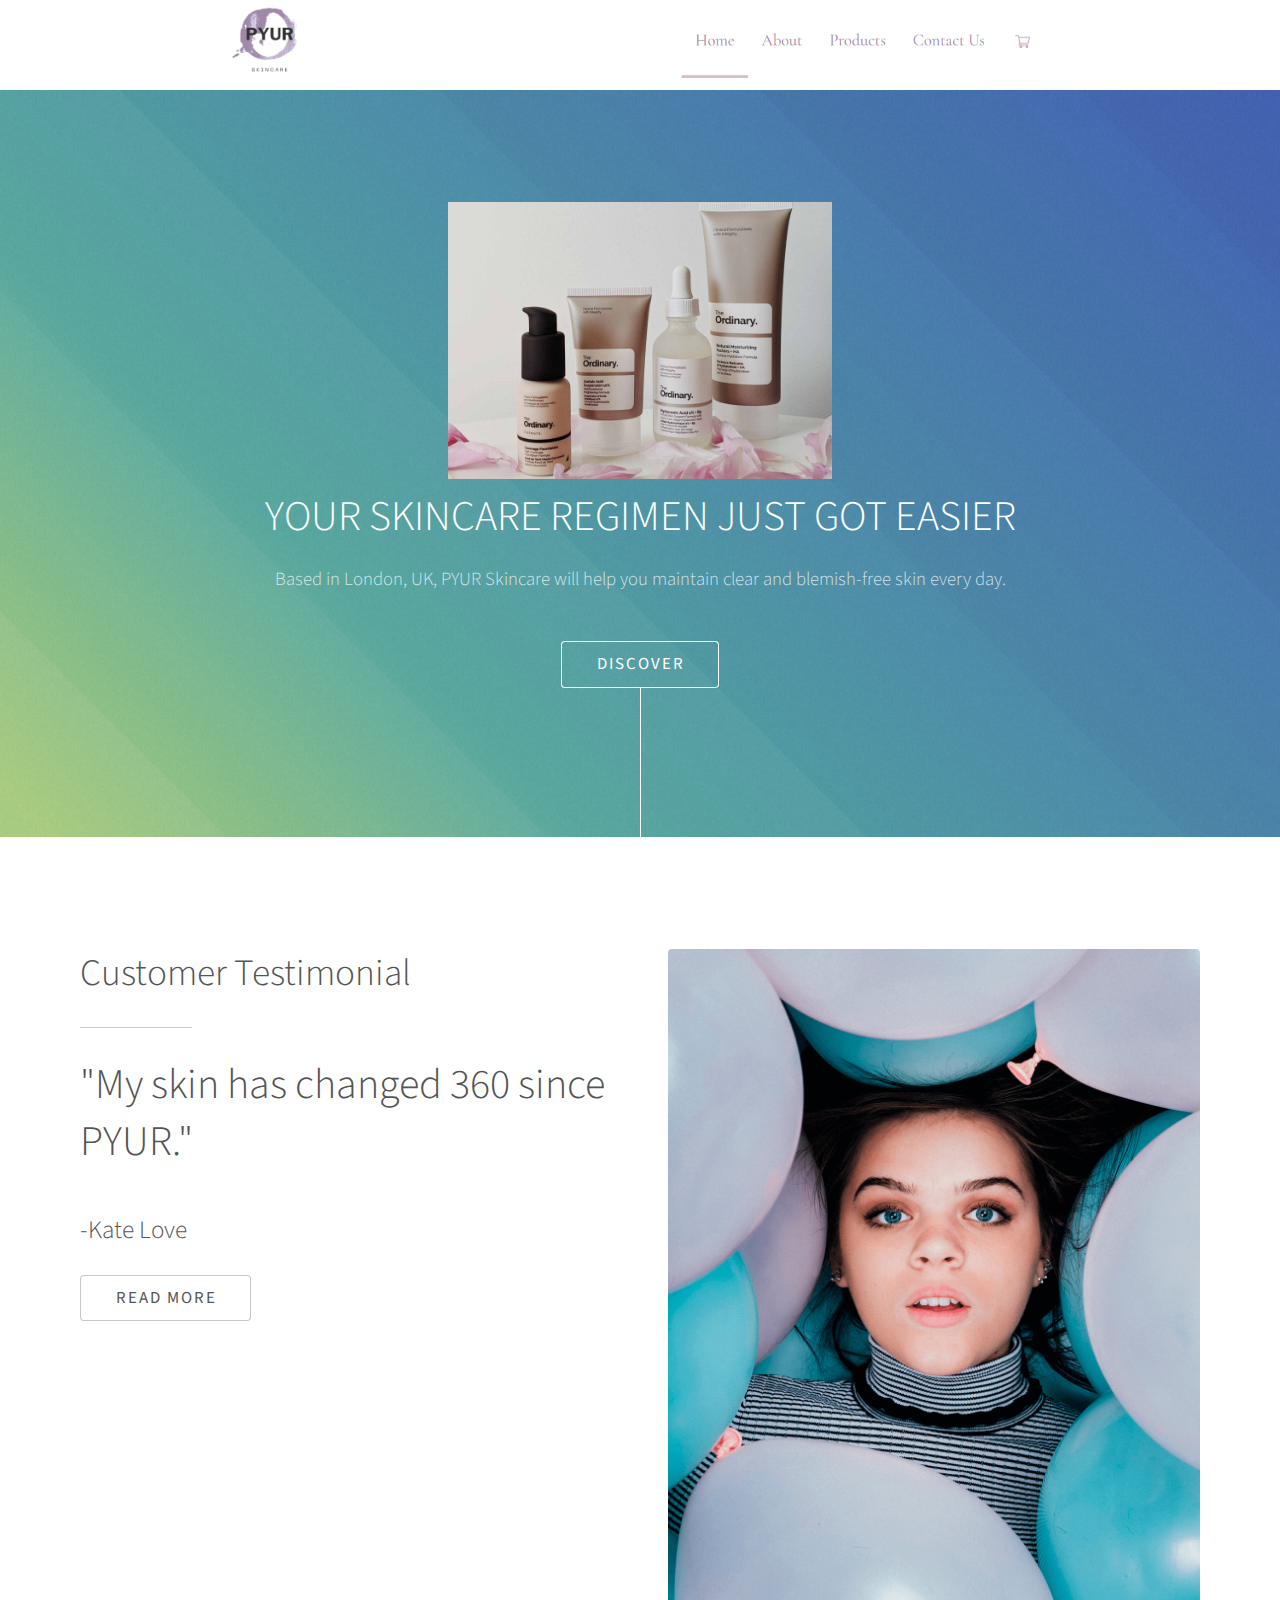
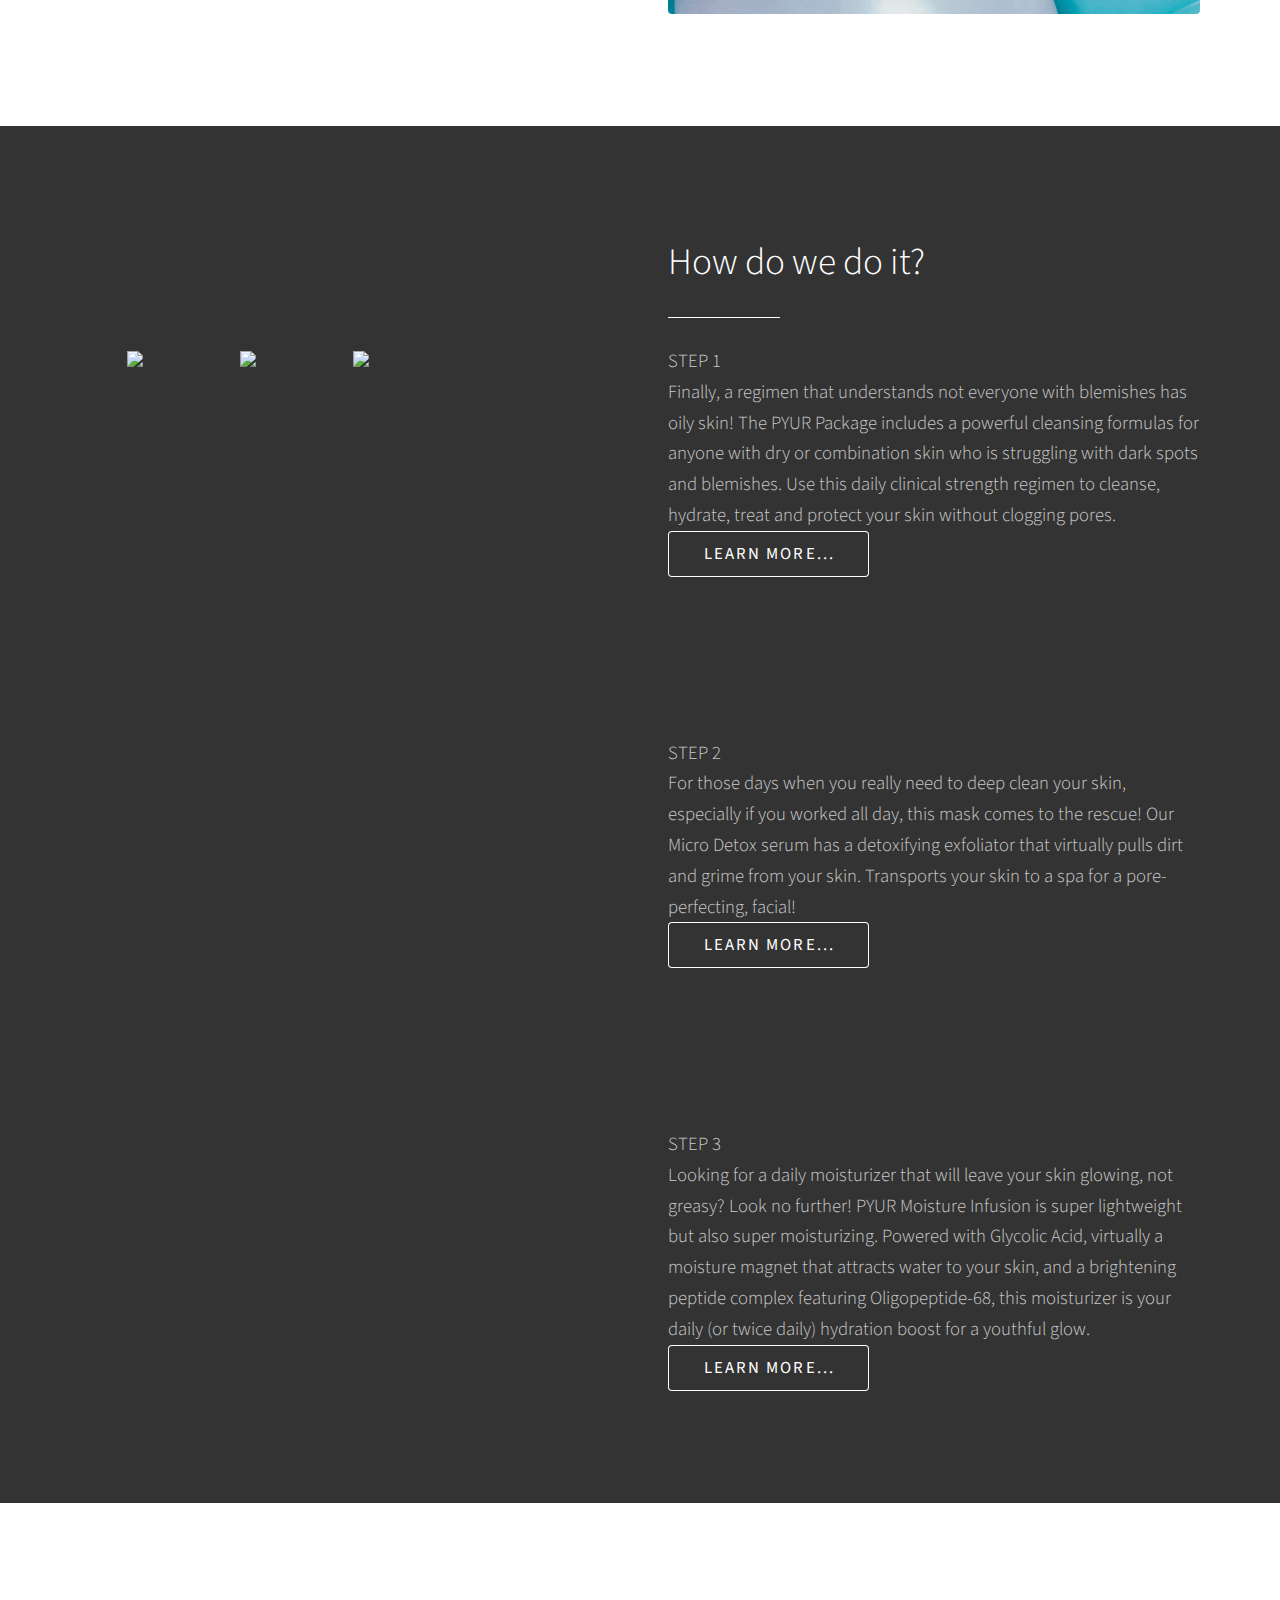
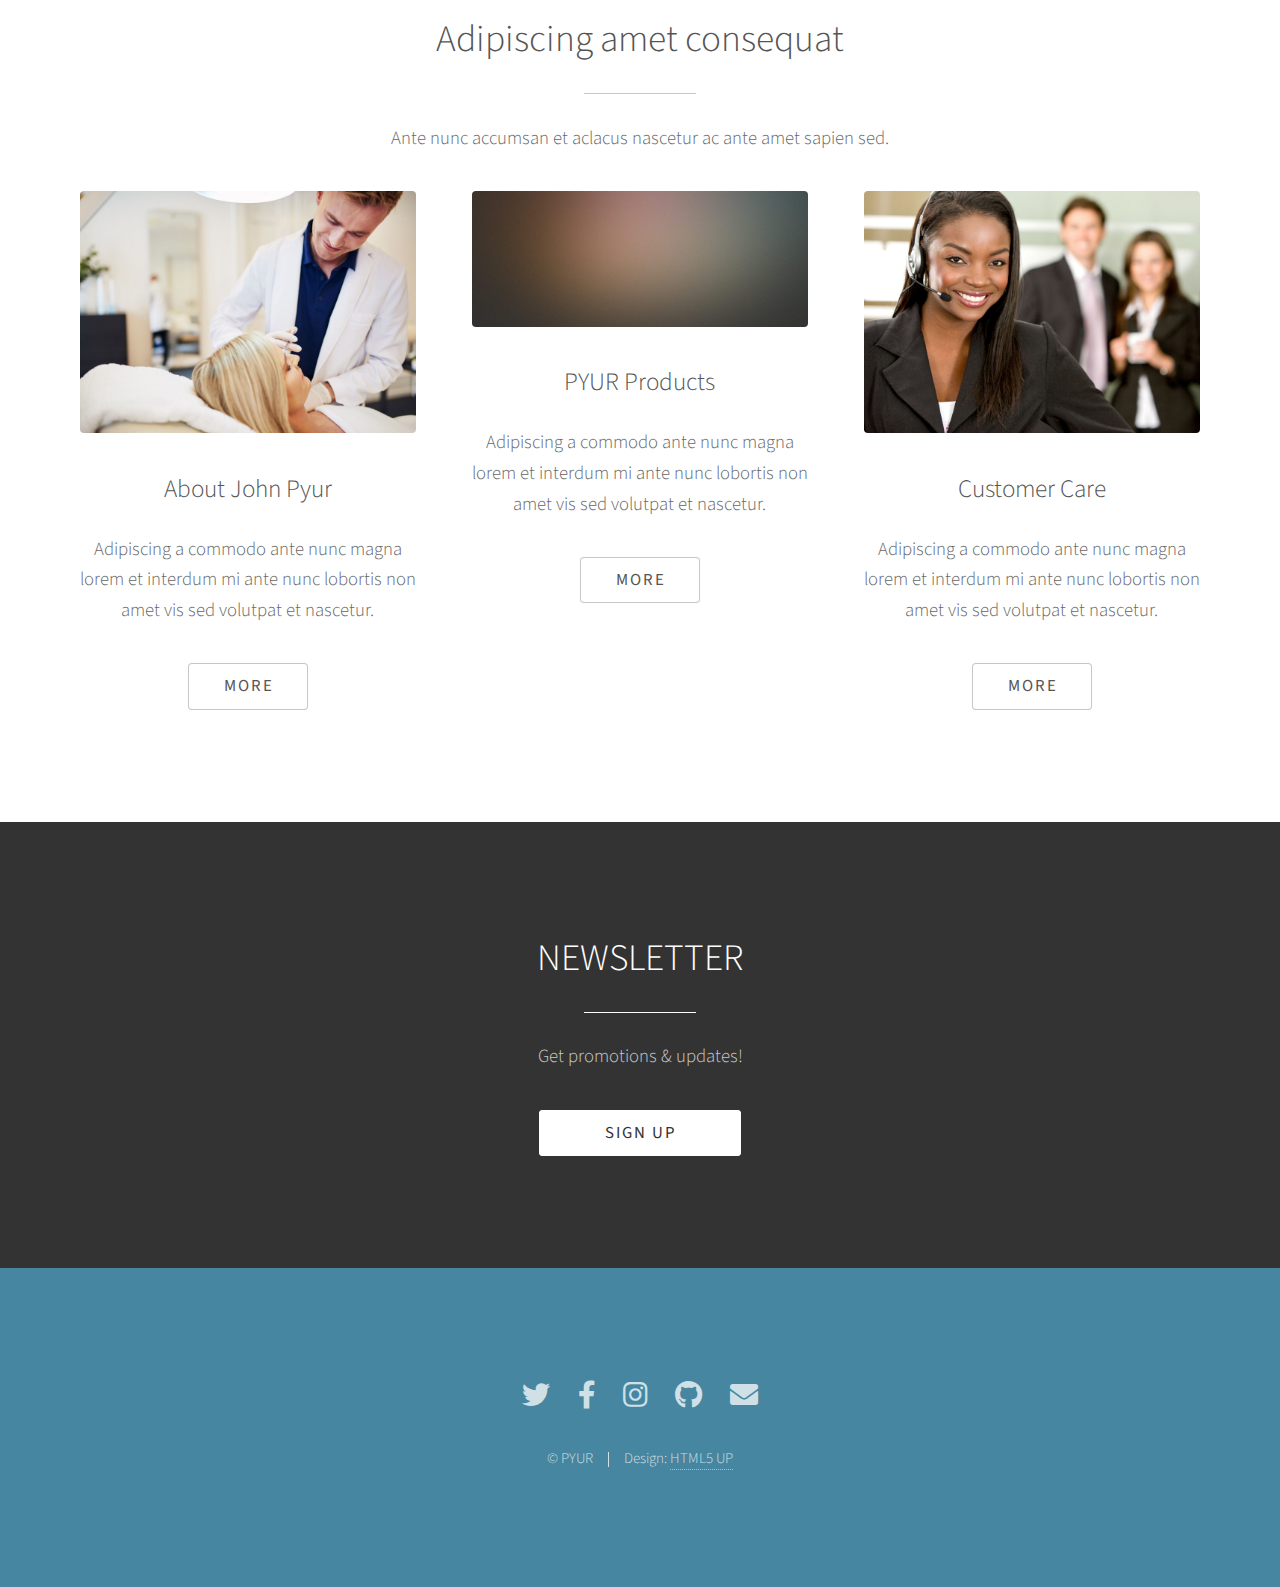
==== commit 0e467cd4: "updated index" ====
--- a/index.html
+++ b/index.html
@@ -54,12 +54,10 @@
 					<div class="row gtr-150">
 						<div class="col-6 col-12-medium">
 							<ul class="major-icons">
-								<li><span class="icon solid style1 major fa-code"></span></li>
-								<li><span class="icon solid style2 major fa-bolt"></span></li>
-								<li><span class="icon solid style3 major fa-camera-retro"></span></li>
-								<li><span class="icon solid style4 major fa-cog"></span></li>
-								<li><span class="icon solid style5 major fa-desktop"></span></li>
-								<li><span class="icon solid style6 major fa-calendar"></span></li>
+								<br><br><li><img src="images/1.jpg" width=90%></li>
+								<li><img src="images/2.jpg"width=90% ></li>
+								<li><img src="images/3.jpg"width=90% ></li>
+
 							</ul>
 						</div>
 						<div class="col-6 col-12-medium">
@@ -71,13 +69,13 @@
 								Finally, a regimen that understands not everyone with blemishes has oily skin! The PYUR Package includes a powerful cleansing formulas for anyone with dry or combination skin who is struggling with dark spots and blemishes. Use this daily clinical strength regimen to cleanse, hydrate, treat and protect your skin without clogging pores.
 								
 								<br> <a href="#two" class="button scrolly"> Learn more...</a>              </p>
-							<p>STEP 2<br>
+								<br><br><br><br><p>STEP 2<br>
 								For those days when you really need to deep clean your skin, especially if you worked all day, this mask comes to the rescue!
 								
 								Our Micro Detox serum has a detoxifying exfoliator that virtually pulls dirt and grime from your skin.
 								
 								Transports your skin to a spa for a pore-perfecting, facial!<br> <a href="#two" class="button scrolly"> Learn more...</a>              </p>
-							<p>STEP 3<br>
+								<br>	<br><br><br>	<p>STEP 3<br>
 								Looking for a daily moisturizer that will leave your skin glowing, not greasy? Look no further! PYUR Moisture Infusion is super lightweight but also super moisturizing. Powered with Glycolic Acid, virtually a moisture magnet that attracts water to your skin, and a brightening peptide complex featuring Oligopeptide-68, this moisturizer is your daily (or twice daily) hydration boost for a youthful glow.
 								<br> <a href="#two" class="button scrolly"> Learn more...</a>              </p>
 							</div>
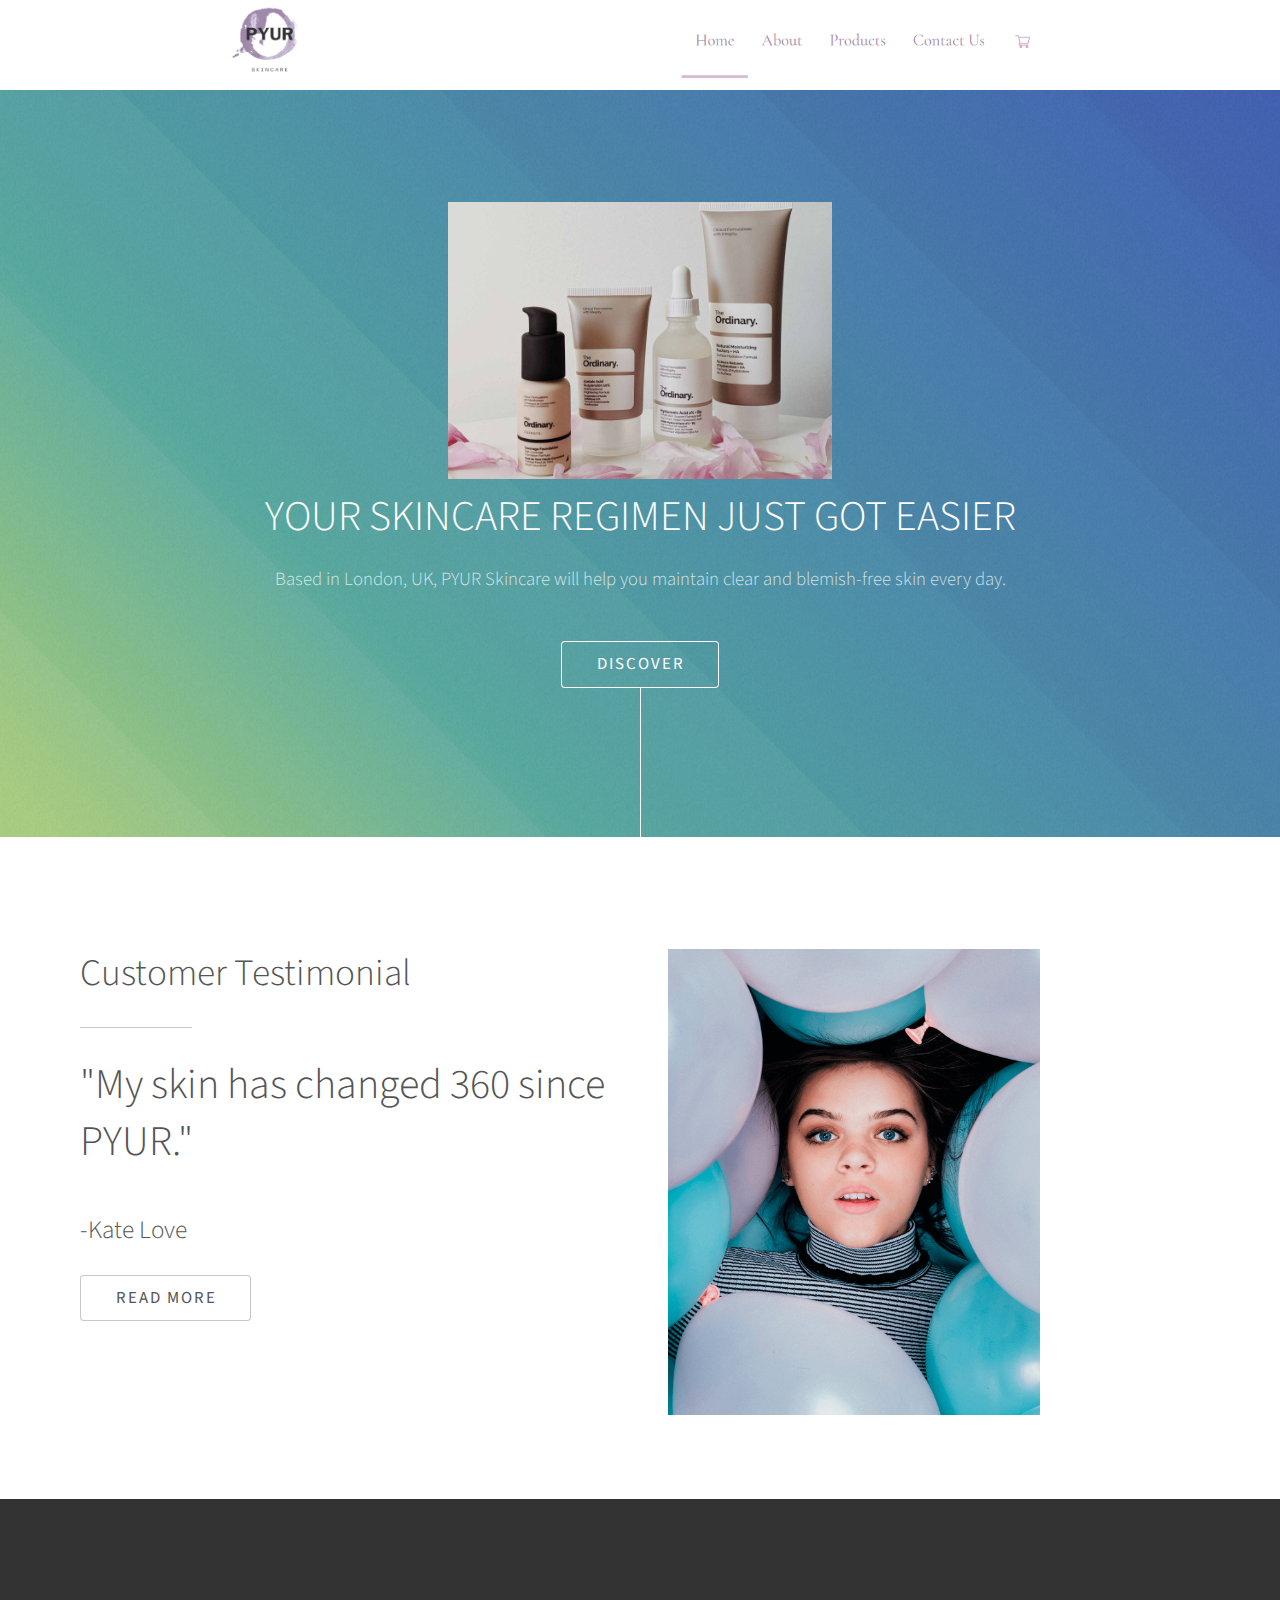
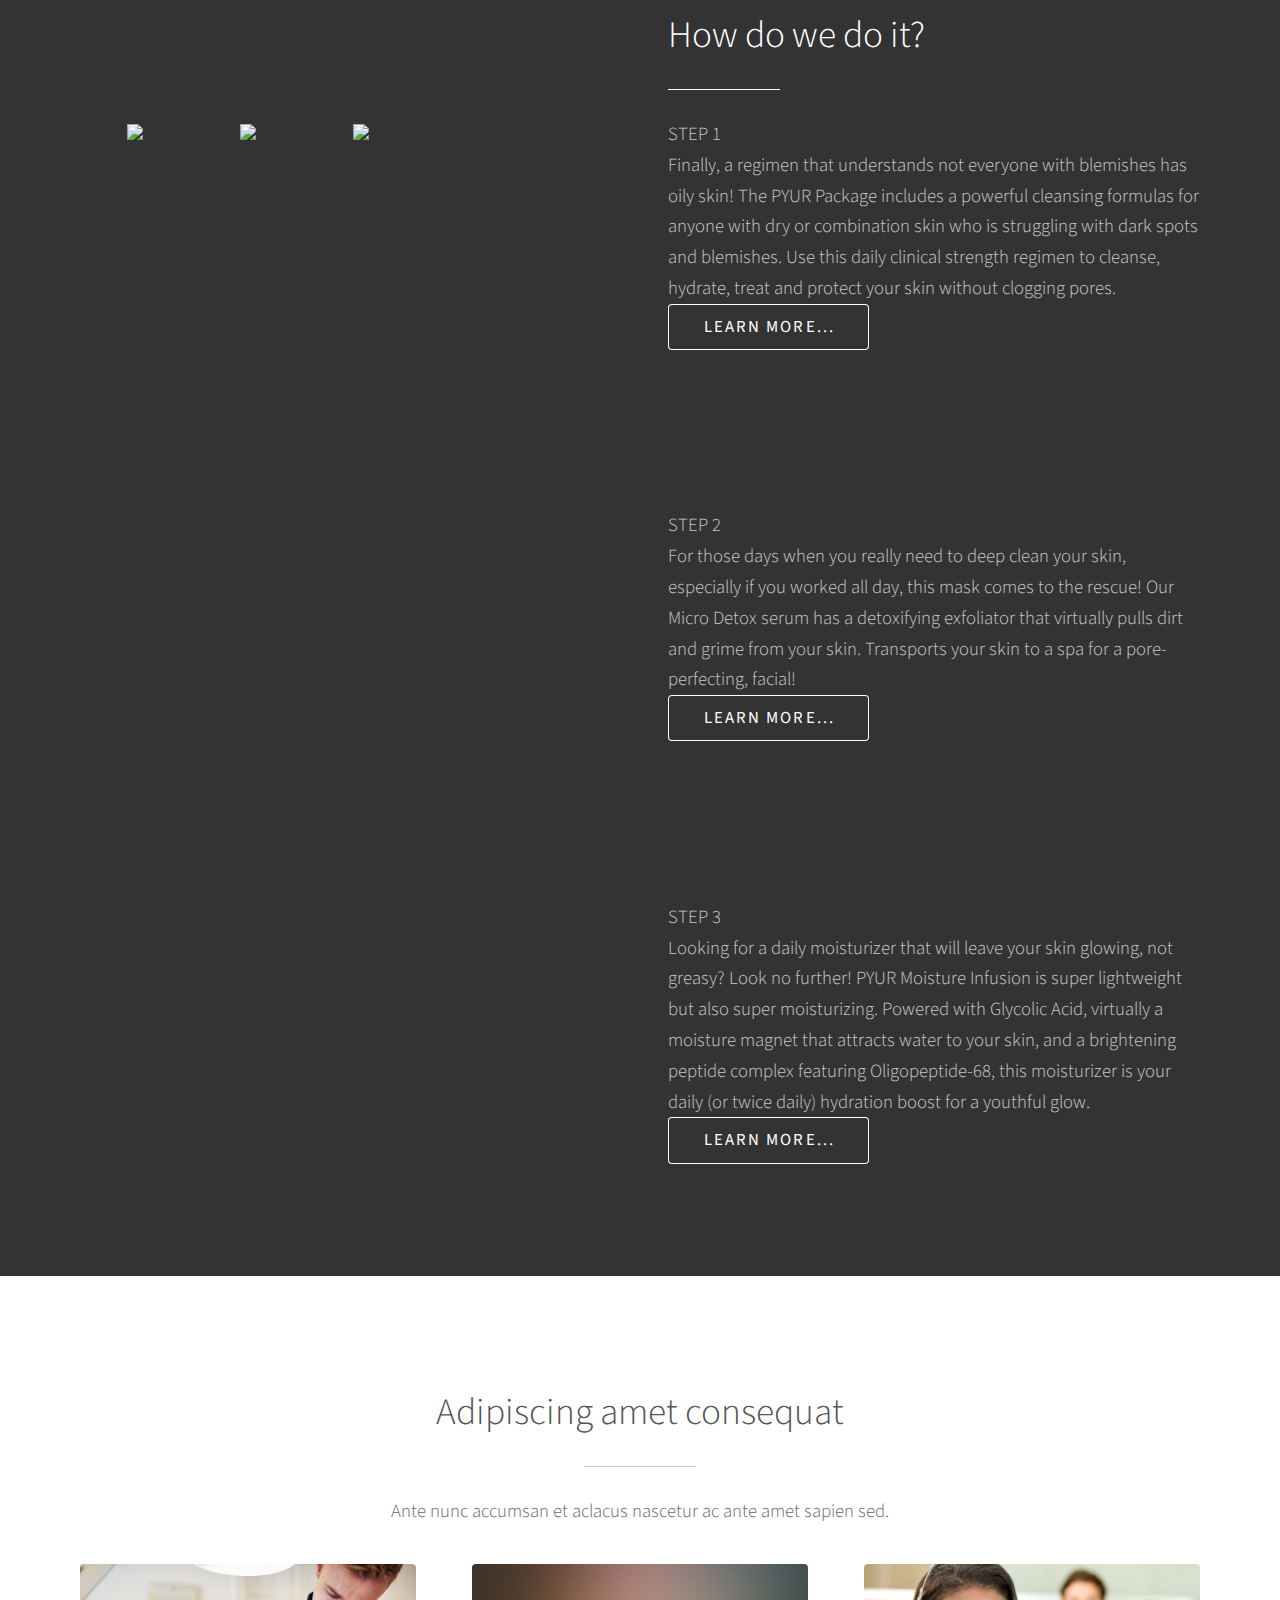
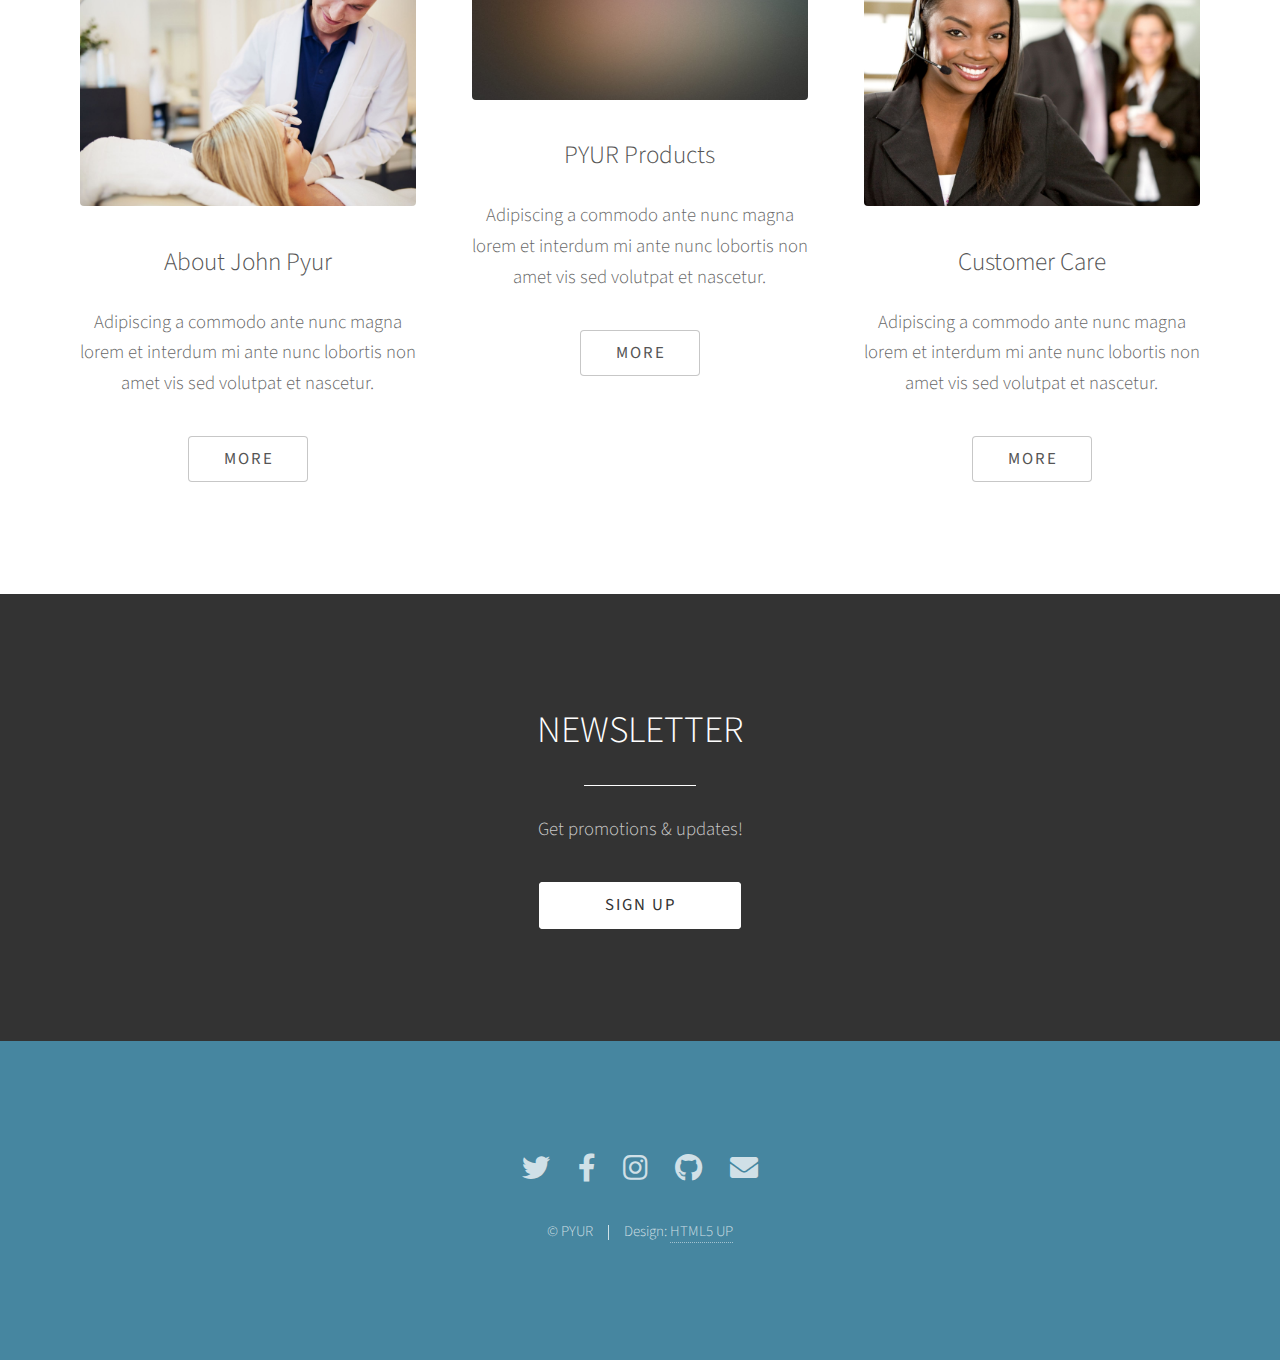
==== commit efa61c21: "update index for images" ====
--- a/index.html
+++ b/index.html
@@ -42,7 +42,7 @@
 							<h3>-Kate Love</h3> <a href="#two" class="button scrolly">Read more</a>
 						</div>
 						<div class="col-6 col-12-medium imp-medium">
-							<span class="image fit"><img src="images/girl.png" alt="" /></span>
+							<span ><img src="images/girl.png" width=70% alt="" /></span>
 						</div>
 					</div>
 				</div>
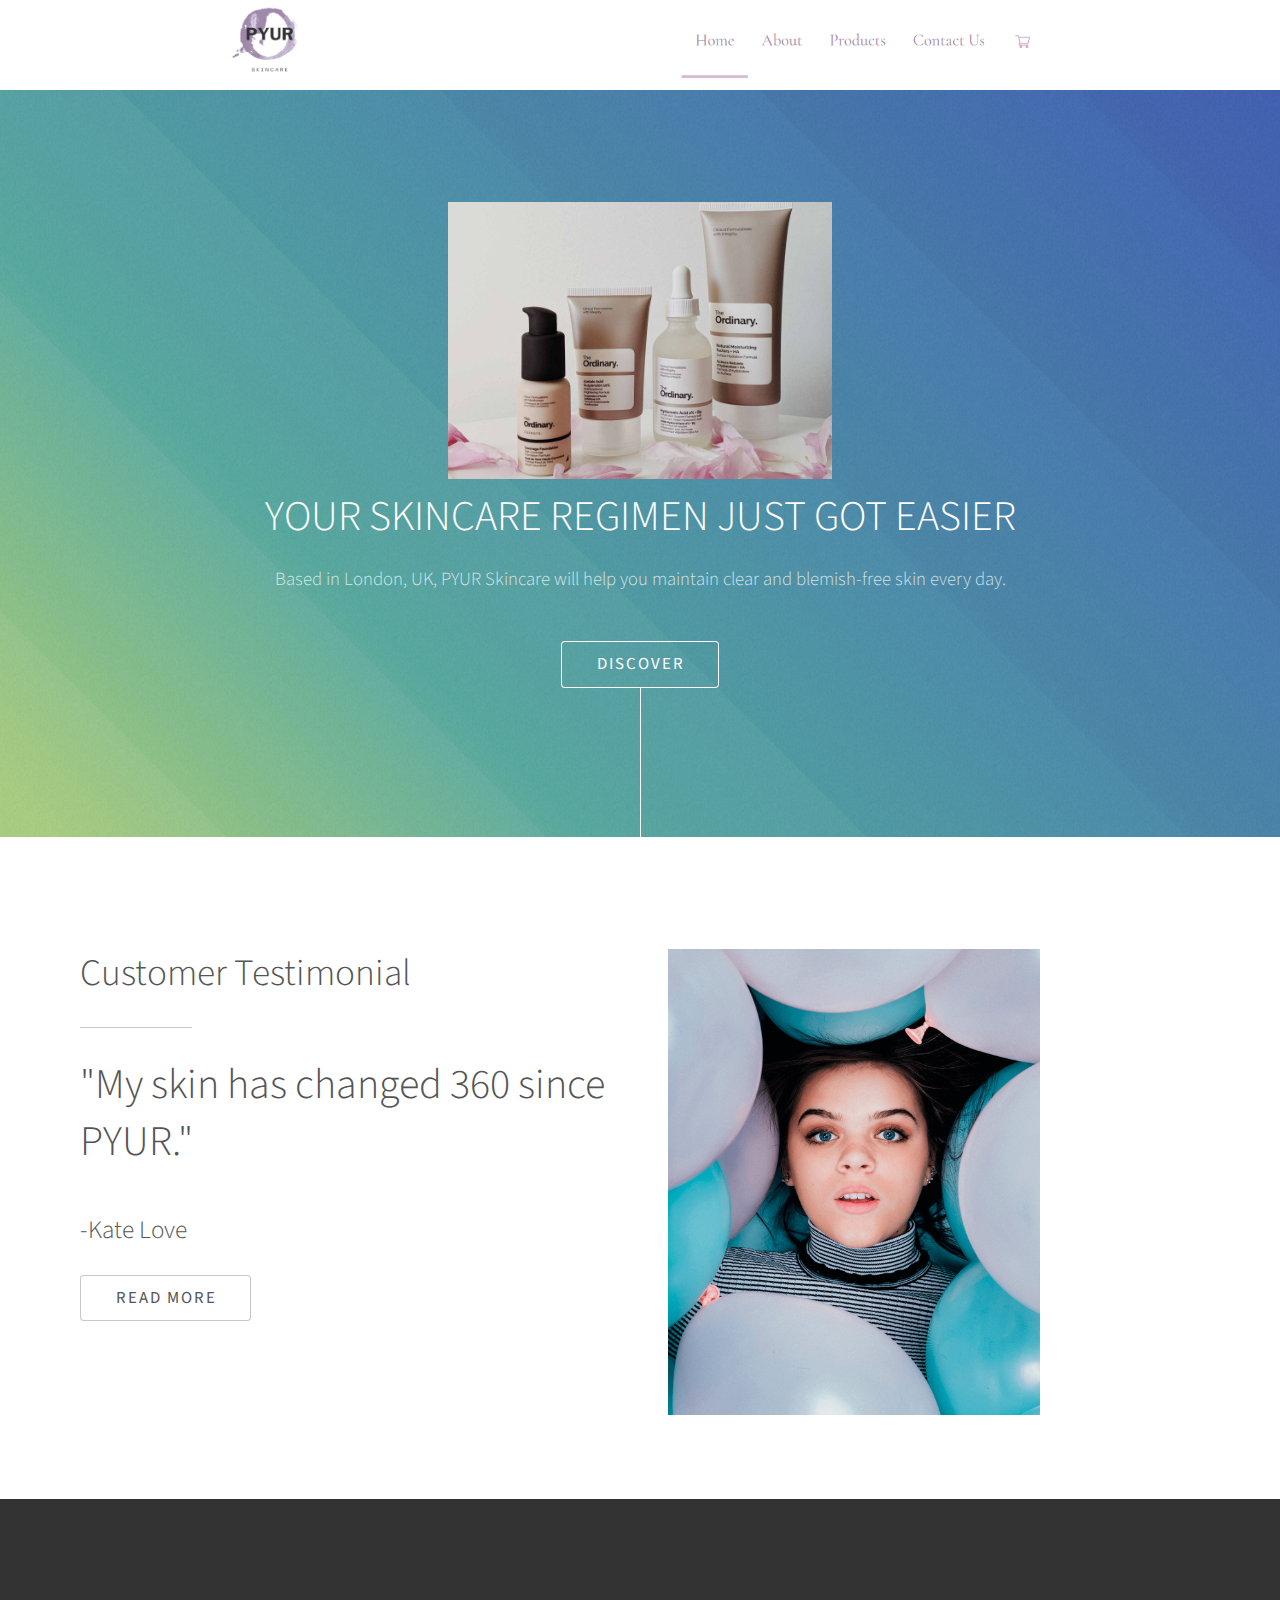
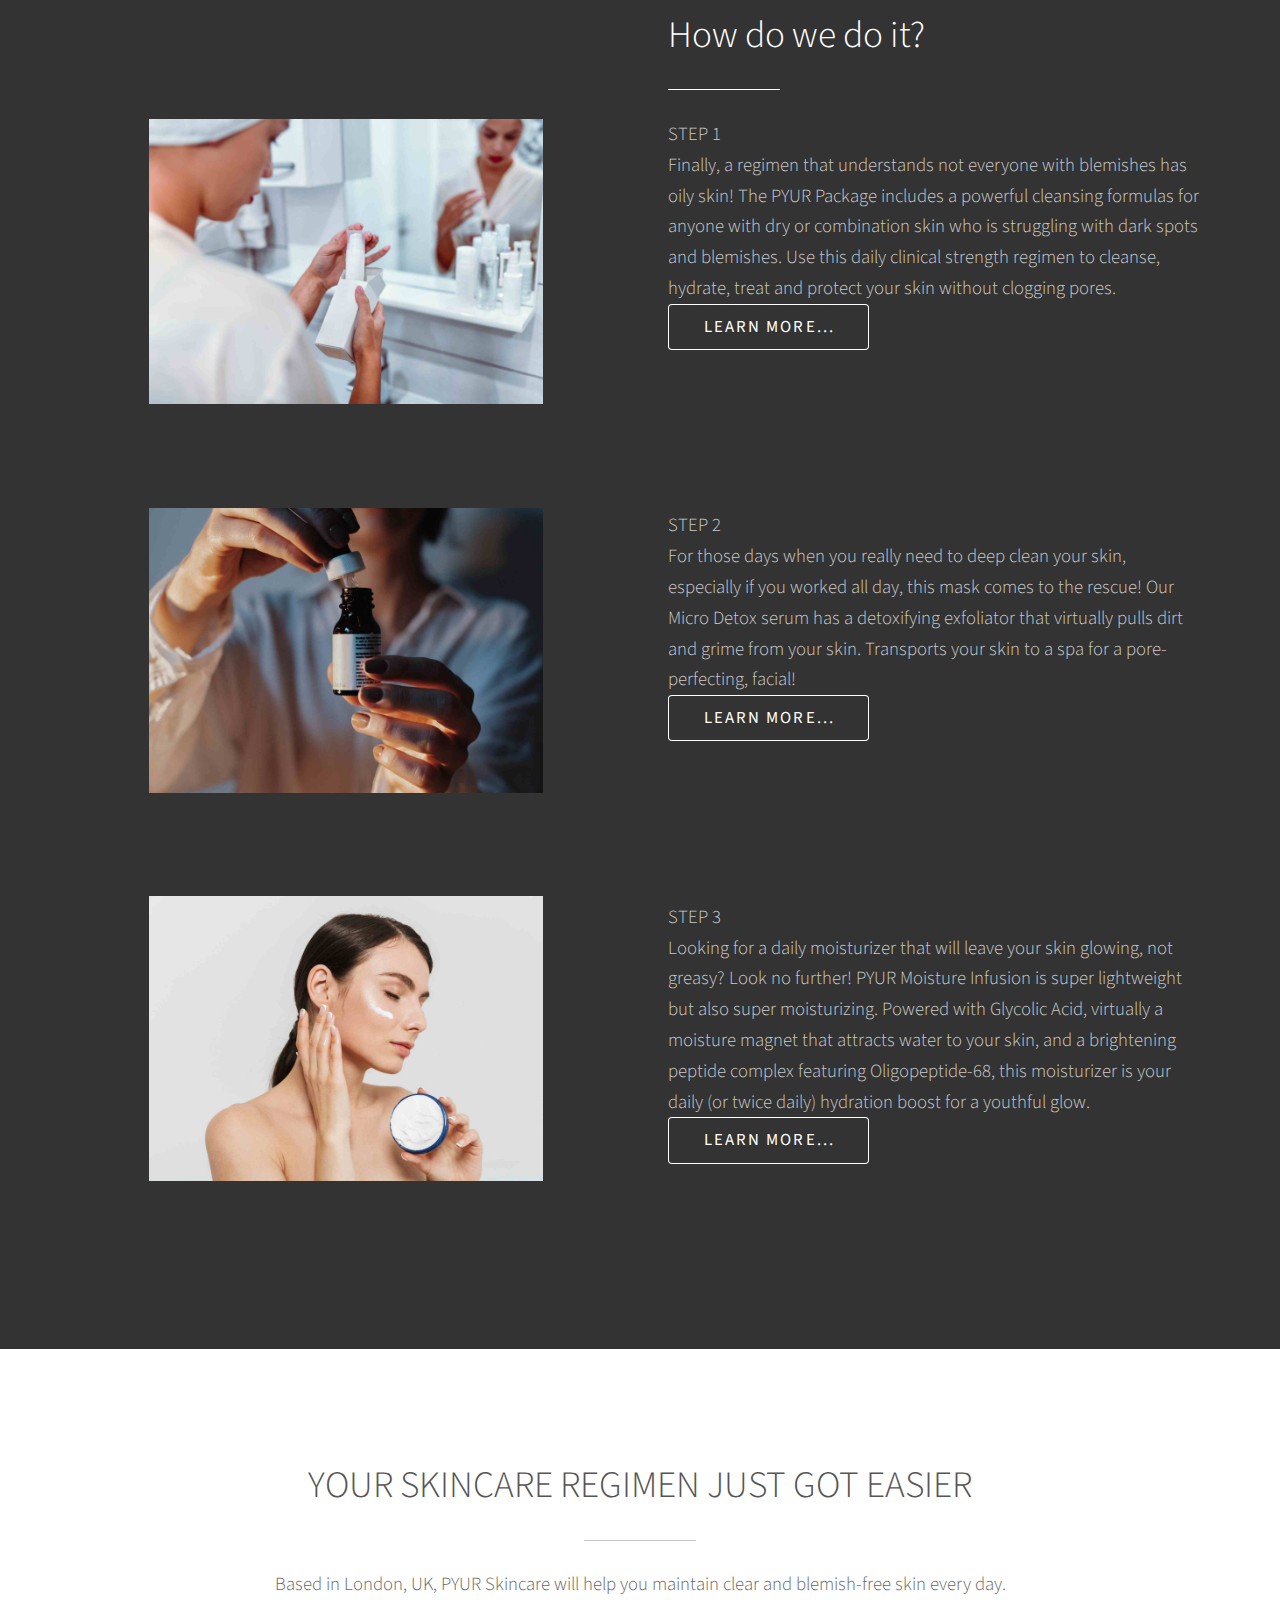
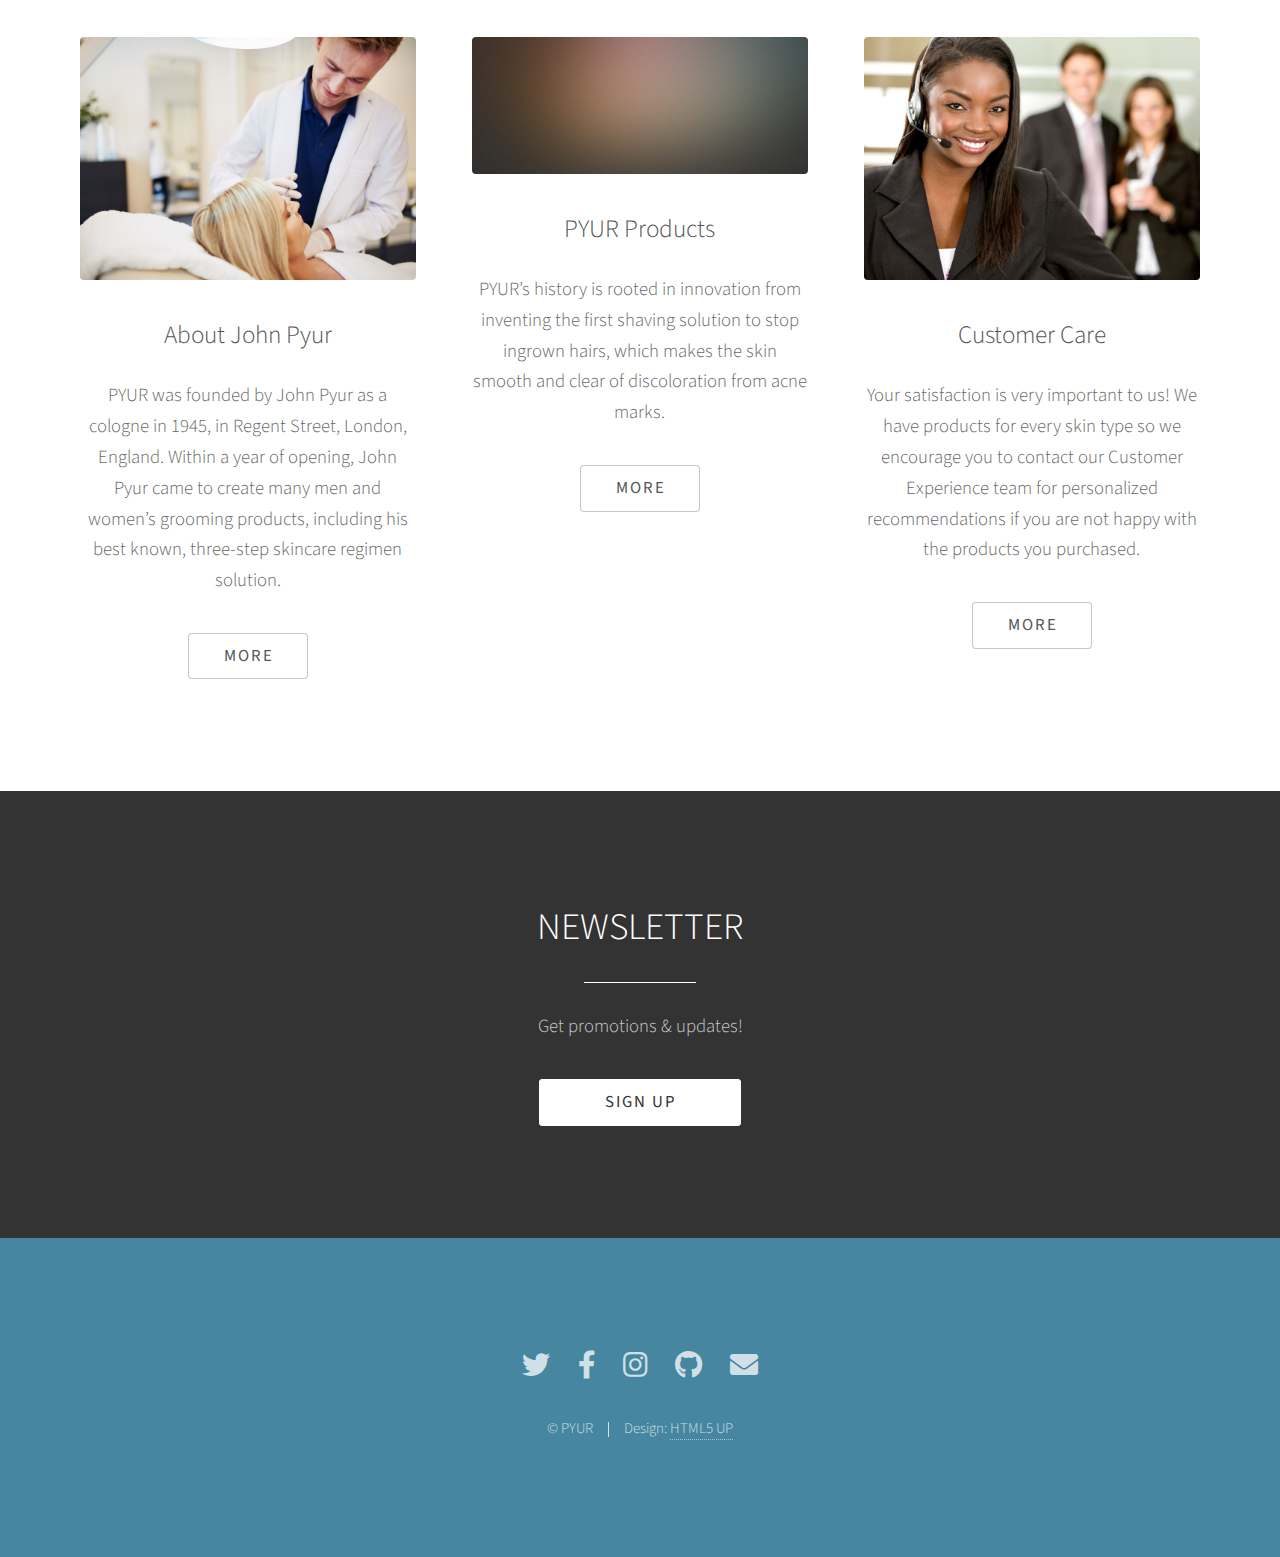
==== commit dd49124d: "updated index" ====
--- a/index.html
+++ b/index.html
@@ -87,14 +87,17 @@
 			<section id="three" class="main style1 special">
 				<div class="container">
 					<header class="major">
-						<h2>Adipiscing amet consequat</h2>
+						<h2>YOUR SKINCARE REGIMEN JUST GOT EASIER</h2>
 					</header>
-					<p>Ante nunc accumsan et aclacus nascetur ac ante amet sapien sed.</p>
+				<p>Based in London, UK, PYUR Skincare will help you maintain clear and blemish-free skin every day.
+
+
+					</p>
 					<div class="row gtr-150">
 						<div class="col-4 col-12-medium">
 							<span class="image fit"><img src="images/pic02.jpg" alt="" /></span>
 							<h3>About John Pyur</h3>
-							<p>Adipiscing a commodo ante nunc magna lorem et interdum mi ante nunc lobortis non amet vis sed volutpat et nascetur.</p>
+							<p>PYUR was founded by John Pyur as a cologne in 1945, in Regent Street, London, England. Within a year of opening, John Pyur came to create many men and women’s grooming products, including his best known, three-step skincare regimen solution.</p>
 							<ul class="actions special">
 								<li><a href="#" class="button">More</a></li>
 							</ul>
@@ -102,7 +105,7 @@
 						<div class="col-4 col-12-medium">
 							<span class="image fit"><img src="images/pic03.jpg" alt="" /></span>
 							<h3>PYUR Products</h3>
-							<p>Adipiscing a commodo ante nunc magna lorem et interdum mi ante nunc lobortis non amet vis sed volutpat et nascetur.</p>
+							<p>PYUR’s history is rooted in innovation from inventing the first shaving solution to stop ingrown hairs, which makes the skin smooth and clear of discoloration from acne marks.</p>
 							<ul class="actions special">
 								<li><a href="#" class="button">More</a></li>
 							</ul>
@@ -110,7 +113,7 @@
 						<div class="col-4 col-12-medium">
 							<span class="image fit"><img src="images/pic04.jpg" alt="" /></span>
 							<h3>Customer Care</h3>
-							<p>Adipiscing a commodo ante nunc magna lorem et interdum mi ante nunc lobortis non amet vis sed volutpat et nascetur.</p>
+							<p>Your satisfaction is very important to us! We have products for every skin type so we encourage you to contact our Customer Experience team for personalized recommendations if you are not happy with the products you purchased.</p>
 							<ul class="actions special">
 								<li><a href="#" class="button">More</a></li>
 							</ul>
